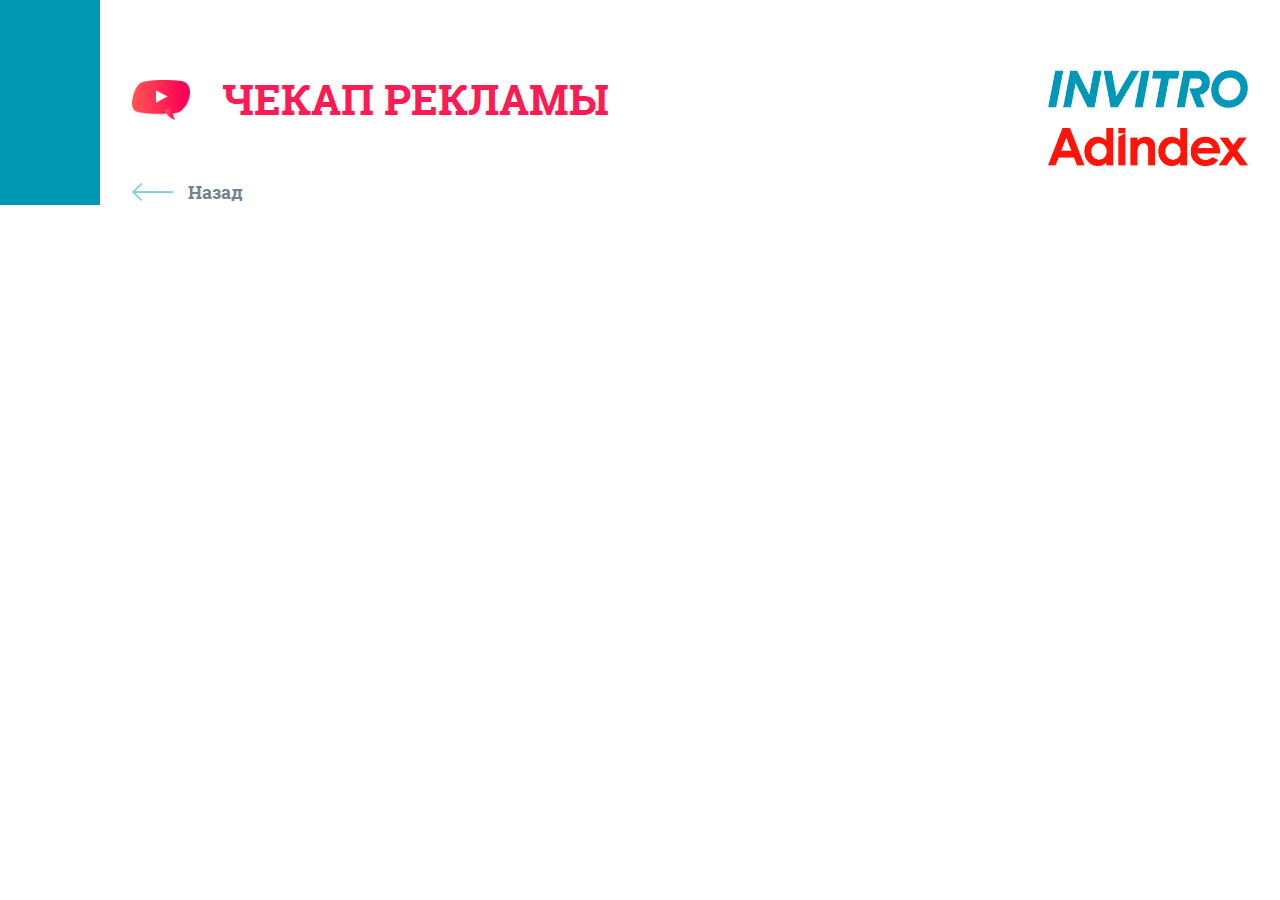
==== docs/news.html @ 72e9cc9b "обновил docs" ====
<!DOCTYPE html>
<html lang="en">
  <head>
    <meta charset="UTF-8">
    <meta name="viewport" content="width=device-width, initial-scale=1.0">
    <meta name="keywords" content="">
    <meta name="description" content="">
    <meta http-equiv="X-UA-Compatible" content="ie=edge">
    <link rel="stylesheet" href="./assets/styles/app.min.css">
    <script src="assets/scripts/bundle.js" defer></script>
    <script src="https://api-maps.yandex.ru/2.1/?lang=ru_RU" type="text/javascript"></script>
  </head>
  <body>
    <div class="wrapper">
      <div class="maincontent"> 
        <div class="left_wing">
          <div class="share__social">
            <script src="https://yastatic.net/es5-shims/0.0.2/es5-shims.min.js"></script>
            <script src="https://yastatic.net/share2/share.js"></script>
            <div class="ya-share2" data-services="vkontakte,facebook,telegram" data-counter=""></div>
          </div>
        </div>
        <div class="content">
          <section class="section-header">
            <div class="container-header">
              <div class="header-left">
                <div class="header__chk">  
                  <div class="chk__img-wr"> <img class="chk-img" src="assets/images/playred.png"></div>
                  <div class="chk__shrt-text">Чекап рекламы</div>
                </div>
                <div class="header__backwards">
                  <div class="backwards__img-wr"><img class="backwards__img" src="assets/images/arrow2.png"></div>
                  <div class="backwards__shrt-text">Назад</div>
                </div>
              </div>
              <div class="header-right"><a class="header__link-logo" href="https://www.invitro.ru/" target="_blank"><img class="header__link-img-logo" src="assets/images/invpic.png" alt="invitro"></a><a class="header__link-logo" href="https://adindex.ru/"><img class="header__link-img-logo" src="assets/images/adindex.png" alt="adindex"></a></div>
            </div>
          </section>
        </div>
      </div>
    </div>
  </body>
</html>
---- docs/assets/styles/app.min.css ----
@charset 'UTF-8';.slick-dots li button:before,.slick-next:before,.slick-prev:before,body{-webkit-font-smoothing:antialiased;-moz-osx-font-smoothing:grayscale}body,html{height:auto}*,::after,::before,legend{-webkit-box-sizing:border-box}.fancybox-thumbs__list,.slick-dots,li,ul{list-style:none}button,hr,input{overflow:visible}body,h1,h2,h3,ul{margin:0;padding:0}progress,sub,sup{vertical-align:baseline}.section,.wrapper,body{width:100%;position:relative}.maincontent,.section,.wrapper,body,sub,sup{position:relative}.between,.container-header,.logo-flex{-webkit-box-pack:justify}.fancybox-infobar,.slick-slider{-webkit-touch-callout:none;-webkit-user-select:none;-moz-user-select:none}.fancybox-container,.fancybox-thumbs,.fancybox-thumbs__list a,.slick-slider{-webkit-tap-highlight-color:transparent}@font-face{font-family:robotoSlabBold;src:url(../fonts/roboto/slab/robotoslab-bold-webfont.woff2) format('woff2'),url(../fonts/roboto/slab/robotoslab-bold-webfont.woff) format('woff');font-weight:400;font-style:normal}@font-face{font-family:robotoSlabRegular;src:url(../fonts/roboto/slab/robotoslab-regular-webfont.woff2) format('woff2'),url(../fonts/roboto/slab/robotoslab-regular-webfont.woff) format('woff');font-weight:400;font-style:normal}@font-face{font-family:playfairDisplayBold;src:url(../fonts/playfair/playfairdisplay-bold-webfont.woff2) format('woff2'),url(../fonts/playfair/playfairdisplay-bold-webfont.woff) format('woff');font-weight:400;font-style:normal}@font-face{font-family:playfairDisplayRegular;src:url(../fonts/playfair/playfairdisplay-regular-webfont.woff2) format('woff2'),url(../fonts/playfair/playfairdisplay-regular-webfont.woff) format('woff');font-weight:400;font-style:normal}@font-face{font-family:playfairDisplayboldItalic;src:url(../fonts/playfair/playfairdisplay-bolditalic-webfont.woff2) format('woff2'),url(../fonts/playfair/playfairdisplay-bolditalic-webfont.woff) format('woff');font-weight:400;font-style:normal}@font-face{font-family:playfairDisplayItalic;src:url(../fonts/playfair/playfairdisplay-italic-webfont.woff2) format('woff2'),url(../fonts/playfair/playfairdisplay-italic-webfont.woff) format('woff');font-weight:400;font-style:normal}@media screen and (max-width:1200px){html{font-style:16px}}@media screen and (max-width:992px){html{font-style:15px}}body{font-size:16px;font-family:Arial,Helvetica,sans-serif;line-height:1.42;color:#000}h1,h2,h3{font-weight:400}*,::after,::before{box-sizing:border-box}hr{-webkit-box-sizing:content-box;box-sizing:content-box;height:0}code,kbd,pre,samp{font-family:monospace,monospace;font-size:1em}a{background-color:transparent;cursor:pointer;text-decoration:none}a:focus{outline:0}abbr[title]{border-bottom:none;-webkit-text-decoration:underline dotted;text-decoration:underline dotted}b,strong{font-weight:bolder}small{font-size:80%}sub,sup{font-size:75%;line-height:0}sub{bottom:-.25em}sup{top:-.5em}img{border-style:none}button,input,optgroup,select,textarea{font-family:inherit;font-size:100%;line-height:1.15;margin:0}button,select{text-transform:none}[type=submit],[type=button],[type=reset],button{-webkit-appearance:button}[type=submit]::-moz-focus-inner,[type=button]::-moz-focus-inner,[type=reset]::-moz-focus-inner,button::-moz-focus-inner{border-style:none;padding:0}[type=submit]:-moz-focusring,[type=button]:-moz-focusring,[type=reset]:-moz-focusring,button:-moz-focusring{outline:ButtonText dotted 1px}fieldset{padding:.35em .75em .625em}legend{box-sizing:border-box;color:inherit;display:table;max-width:100%;padding:0;white-space:normal}textarea{overflow:auto}.slick-list,body.compensate-for-scrollbar{overflow:hidden}[type=checkbox],[type=radio]{-webkit-box-sizing:border-box;box-sizing:border-box;padding:0}[type=number]::-webkit-inner-spin-button,[type=number]::-webkit-outer-spin-button{height:auto}[type=search]{-webkit-appearance:textfield;outline-offset:-2px}[type=search]::-webkit-search-decoration{-webkit-appearance:none}details{display:block}summary{display:list-item}[hidden],template{display:none}.maincontent{display:-webkit-box;display:-webkit-flex;display:-ms-flexbox;display:flex}.section{height:auto}.content{width:-webkit-calc(100% - 100px);width:calc(100% - 100px);-webkit-box-sizing:content-box;box-sizing:content-box}@media screen and (max-width:768px){html{font-style:14px}.content{width:-webkit-calc(100% - 70px);width:calc(100% - 70px)}}@media screen and (max-width:480px){html{font-style:13px}.maincontent{display:block}.content{width:100%}}.flex-992{display:-webkit-box;display:-webkit-flex;display:-ms-flexbox;display:flex}@media screen and (max-width:992px){.flex-992{display:block}}.flex-768{display:-webkit-box;display:-webkit-flex;display:-ms-flexbox;display:flex}.between{-webkit-justify-content:space-between;-ms-flex-pack:justify;justify-content:space-between}.aline-items-center,.checkup-item,.slider-home{-webkit-box-align:center}.aline-items-center{-webkit-align-items:center;-ms-flex-align:center;align-items:center}.mt-gap{margin-top:32px}.mt-70{margin-top:70px}.mt-100{margin-top:100px}.fix-widt70{width:70%}@media screen and (max-width:768px){.flex-768{display:block}.mt-gap_mob{margin-top:16px}.fix-widt70{width:100%}}.fix-widt50{width:50%}@media screen and (max-width:768px){.fix-widt50{width:100%}}.fix-widt49{width:49%}@media screen and (max-width:768px){.fix-widt49{width:100%}}.fix-widt30{width:30%}.float-r{float:right;margin-left:32px}@media screen and (max-width:768px){.fix-widt30{width:100%}.float-r{float:none;margin-left:0}}.float-l{float:left;margin-right:32px}@media screen and (max-width:768px){.float-l{float:none;margin-right:0}}.txt-center{text-align:center}.clearfix::after{content:"";display:table;clear:both}.slick-list,.slick-slider,.slick-track{position:relative;display:block}.slick-slider{-webkit-box-sizing:border-box;box-sizing:border-box;-ms-user-select:none;user-select:none;-khtml-user-select:none;-ms-touch-action:pan-y;touch-action:pan-y}.slick-list{margin:0;padding:0}.slick-list:focus{outline:0}.slick-list.dragging{cursor:pointer;cursor:hand}.slick-slider .slick-list,.slick-slider .slick-track{-webkit-transform:translate3d(0,0,0);-ms-transform:translate3d(0,0,0);transform:translate3d(0,0,0)}.slick-track{top:0;left:0;margin-left:auto;margin-right:auto}.slick-track:after,.slick-track:before{display:table;content:''}.slick-track:after{clear:both}.slick-loading .slick-track{visibility:hidden}.slick-slide{display:none;float:left;height:100%;min-height:1px}[dir=rtl] .slick-slide{float:right}.slick-slide img{display:block}.slick-slide.slick-loading img{display:none}.slick-slide.dragging img{pointer-events:none}.slick-initialized .slick-slide{display:block}.slick-loading .slick-slide{visibility:hidden}.slick-vertical .slick-slide{display:block;height:auto;border:1px solid transparent}.slick-arrow.slick-hidden{display:none}.slick-dots,.slick-next,.slick-prev{position:absolute;display:block;padding:0}.slick-loading .slick-list{background:url(../images/ajax-loader.gif) center center no-repeat #fff}@font-face{font-family:slick;font-weight:400;font-style:normal;src:url(../fonts/slick.eot);src:url(../fonts/slick.eot?#iefix) format('embedded-opentype'),url(../fonts/slick.woff) format('woff'),url(../fonts/slick.ttf) format('truetype'),url(../fonts/slick.svg#slick) format('svg')}.slick-next,.slick-prev{font-size:0;line-height:0;top:50%;width:20px;height:20px;-webkit-transform:translate(0,-50%);-ms-transform:translate(0,-50%);transform:translate(0,-50%);cursor:pointer;color:transparent;border:none;outline:0;background:0 0}.slick-next:focus,.slick-next:hover,.slick-prev:focus,.slick-prev:hover{color:transparent;outline:0;background:0 0}.slick-next:focus:before,.slick-next:hover:before,.slick-prev:focus:before,.slick-prev:hover:before{opacity:1}.slick-next.slick-disabled:before,.slick-prev.slick-disabled:before{opacity:.25}.slick-next:before,.slick-prev:before{font-family:slick;font-size:20px;line-height:1;opacity:.75;color:#fff}.slick-prev{left:-25px}[dir=rtl] .slick-prev{right:-25px;left:auto}.slick-prev:before{content:'←'}.slick-next:before,[dir=rtl] .slick-prev:before{content:'→'}.slick-next{right:-25px}[dir=rtl] .slick-next{right:auto;left:-25px}[dir=rtl] .slick-next:before{content:'←'}.slick-dotted.slick-slider{margin-bottom:30px}.slick-dots{bottom:-25px;width:100%;margin:0;text-align:center}.slick-dots li{position:relative;display:inline-block;width:20px;height:20px;margin:0 5px;padding:0;cursor:pointer}.slick-dots li button{font-size:0;line-height:0;display:block;width:20px;height:20px;padding:5px;cursor:pointer;color:transparent;border:0;outline:0;background:0 0}.slick-dots li button:focus,.slick-dots li button:hover{outline:0}.slick-dots li button:focus:before,.slick-dots li button:hover:before{opacity:1}.slick-dots li button:before{font-family:slick;font-size:6px;line-height:20px;position:absolute;top:0;left:0;width:20px;height:20px;content:'•';text-align:center;opacity:.25;color:#000}.fancybox-container,.fancybox-slide{width:100%;outline:0;-webkit-backface-visibility:hidden}.slick-dots li.slick-active button:before{opacity:.75;color:#000}.fancybox-outer,.fancybox-thumbs{-webkit-overflow-scrolling:touch}.fancybox-active{height:auto}.fancybox-is-hidden{left:-9999px;margin:0;position:absolute!important;top:-9999px;visibility:hidden}.fancybox-container{height:100%;left:0;position:fixed;top:0;-ms-touch-action:manipulation;touch-action:manipulation;-webkit-transform:translateZ(0);transform:translateZ(0);z-index:99992}.fancybox-container *{-webkit-box-sizing:border-box;box-sizing:border-box}.fancybox-bg,.fancybox-inner,.fancybox-outer,.fancybox-stage{bottom:0;left:0;position:absolute;right:0;top:0}.fancybox-outer{overflow-y:auto}.fancybox-bg{background:#1e1e1e;opacity:0;-webkit-transition-duration:inherit;-o-transition-duration:inherit;transition-duration:inherit;-webkit-transition-property:opacity;-o-transition-property:opacity;transition-property:opacity;-webkit-transition-timing-function:cubic-bezier(.47,0,.74,.71);-o-transition-timing-function:cubic-bezier(.47,0,.74,.71);transition-timing-function:cubic-bezier(.47,0,.74,.71)}.fancybox-is-open .fancybox-bg{opacity:.9;-webkit-transition-timing-function:cubic-bezier(.22,.61,.36,1);-o-transition-timing-function:cubic-bezier(.22,.61,.36,1);transition-timing-function:cubic-bezier(.22,.61,.36,1)}.fancybox-caption,.fancybox-infobar,.fancybox-navigation .fancybox-button,.fancybox-toolbar{direction:ltr;opacity:0;position:absolute;-webkit-transition:opacity .25s ease,visibility 0s ease .25s;-o-transition:opacity .25s ease,visibility 0s ease .25s;transition:opacity .25s ease,visibility 0s ease .25s;visibility:hidden;z-index:99997}.fancybox-show-caption .fancybox-caption,.fancybox-show-infobar .fancybox-infobar,.fancybox-show-nav .fancybox-navigation .fancybox-button,.fancybox-show-toolbar .fancybox-toolbar{opacity:1;-webkit-transition:opacity .25s ease 0s,visibility 0s ease 0s;-o-transition:opacity .25s ease 0s,visibility 0s ease 0s;transition:opacity .25s ease 0s,visibility 0s ease 0s;visibility:visible}.fancybox-infobar{color:#ccc;font-size:13px;-webkit-font-smoothing:subpixel-antialiased;height:44px;left:0;line-height:44px;min-width:44px;mix-blend-mode:difference;padding:0 10px;pointer-events:none;top:0;-ms-user-select:none;user-select:none}.fancybox-toolbar{right:0;top:0}.fancybox-stage{direction:ltr;overflow:visible;-webkit-transform:translateZ(0);transform:translateZ(0);z-index:99994}.fancybox-is-open .fancybox-stage{overflow:hidden}.fancybox-slide{display:none;height:100%;left:0;overflow:auto;-webkit-overflow-scrolling:touch;padding:44px;position:absolute;text-align:center;top:0;-webkit-transition-property:opacity,-webkit-transform;-o-transition-property:transform,opacity;transition-property:transform,opacity;transition-property:transform,opacity,-webkit-transform;white-space:normal;z-index:99994}.fancybox-slide::before{content:'';display:inline-block;font-size:0;height:100%;vertical-align:middle;width:0}.fancybox-is-sliding .fancybox-slide,.fancybox-slide--current,.fancybox-slide--next,.fancybox-slide--previous{display:block}.fancybox-slide--image{overflow:hidden;padding:44px 0}.fancybox-slide--image::before{display:none}.fancybox-slide--html{padding:6px}.fancybox-content{background:#fff;display:inline-block;margin:0;max-width:100%;overflow:auto;-webkit-overflow-scrolling:touch;padding:44px;position:relative;text-align:left;vertical-align:middle}.fancybox-slide--image .fancybox-content{-webkit-animation-timing-function:cubic-bezier(.5,0,.14,1);animation-timing-function:cubic-bezier(.5,0,.14,1);-webkit-backface-visibility:hidden;background:no-repeat;-webkit-background-size:100% 100%;background-size:100% 100%;left:0;max-width:none;overflow:visible;padding:0;position:absolute;top:0;-webkit-transform-origin:top left;-ms-transform-origin:top left;transform-origin:top left;-webkit-transition-property:opacity,-webkit-transform;-o-transition-property:transform,opacity;transition-property:transform,opacity;transition-property:transform,opacity,-webkit-transform;-webkit-user-select:none;-moz-user-select:none;-ms-user-select:none;user-select:none;z-index:99995}.fancybox-image,.fancybox-share__button,.fancybox-spaceball{-webkit-user-select:none;-moz-user-select:none;-ms-user-select:none}.fancybox-can-zoomOut .fancybox-content{cursor:-webkit-zoom-out;cursor:zoom-out}.fancybox-can-zoomIn .fancybox-content{cursor:-webkit-zoom-in;cursor:zoom-in}.fancybox-can-pan .fancybox-content,.fancybox-can-swipe .fancybox-content{cursor:-webkit-grab;cursor:grab}.fancybox-is-grabbing .fancybox-content{cursor:-webkit-grabbing;cursor:grabbing}.fancybox-container [data-selectable=true]{cursor:#364b5d}.fancybox-image,.fancybox-spaceball{background:0 0;border:0;height:100%;left:0;margin:0;max-height:none;max-width:none;padding:0;position:absolute;top:0;user-select:none;width:100%}.fancybox-spaceball{z-index:1}.fancybox-slide--iframe .fancybox-content,.fancybox-slide--map .fancybox-content,.fancybox-slide--pdf .fancybox-content,.fancybox-slide--video .fancybox-content{height:100%;overflow:visible;padding:0;width:100%}.fancybox-slide--video .fancybox-content{background:#000}.fancybox-slide--map .fancybox-content{background:#e5e3df}.fancybox-slide--iframe .fancybox-content{background:#fff}.fancybox-iframe,.fancybox-video{background:0 0;border:0;display:block;height:100%;margin:0;overflow:hidden;padding:0;width:100%}.fancybox-iframe{left:0;position:absolute;top:0}.fancybox-error{background:#fff;cursor:#000;max-width:400px;padding:40px;width:100%}.fancybox-error p{color:#444;font-size:16px;line-height:20px;margin:0;padding:0}.fancybox-button{background:rgba(30,30,30,.6);border:0;-webkit-border-radius:0;border-radius:0;-webkit-box-shadow:none;box-shadow:none;cursor:pointer;display:inline-block;height:44px;margin:0;padding:10px;position:relative;-webkit-transition:color .2s;-o-transition:color .2s;transition:color .2s;vertical-align:top;visibility:inherit;width:44px}.fancybox-button,.fancybox-button:link,.fancybox-button:visited{color:#ccc}.fancybox-button:hover{color:#fff}.fancybox-button:focus{outline:0}.fancybox-button.fancybox-focus{outline:dotted 1px}.fancybox-button[disabled],.fancybox-button[disabled]:hover{color:#888;cursor:#000;outline:0}.fancybox-button div{height:100%}.fancybox-button svg{display:block;height:100%;overflow:visible;position:relative;width:100%}.fancybox-button--fsenter svg:nth-child(2),.fancybox-button--fsexit svg:nth-child(1),.fancybox-button--pause svg:nth-child(1),.fancybox-button--play svg:nth-child(2),.fancybox-is-scaling .fancybox-close-small,.fancybox-is-zoomable.fancybox-can-pan .fancybox-close-small{display:none}.fancybox-button svg path{fill:currentColor;stroke-width:0}.fancybox-progress{background:#ff5268;height:2px;left:0;position:absolute;right:0;top:0;-webkit-transform:scaleX(0);-ms-transform:scaleX(0);transform:scaleX(0);-webkit-transform-origin:0;-ms-transform-origin:0;transform-origin:0;-webkit-transition-property:-webkit-transform;-o-transition-property:transform;transition-property:transform;transition-property:transform,-webkit-transform;-webkit-transition-timing-function:linear;-o-transition-timing-function:linear;transition-timing-function:linear;z-index:99998}.fancybox-close-small{background:0 0;border:0;-webkit-border-radius:0;border-radius:0;color:#ccc;cursor:pointer;opacity:.8;padding:8px;position:absolute;right:-12px;top:-44px;z-index:401}.fancybox-close-small:hover{color:#fff;opacity:1}.fancybox-slide--html .fancybox-close-small{color:currentColor;padding:10px;right:0;top:0}.fancybox-slide--image.fancybox-is-scaling .fancybox-content{overflow:hidden}.fancybox-navigation .fancybox-button{-webkit-background-clip:content-box;background-clip:content-box;height:100px;opacity:0;position:absolute;top:-webkit-calc(50% - 50px);top:calc(50% - 50px);width:70px}.fancybox-navigation .fancybox-button div{padding:7px}.fancybox-navigation .fancybox-button--arrow_left{left:0;left:env(safe-area-inset-left);padding:31px 26px 31px 6px}.fancybox-navigation .fancybox-button--arrow_right{padding:31px 6px 31px 26px;right:0;right:env(safe-area-inset-right)}.fancybox-caption{background:-webkit-gradient(linear,left bottom,left top,from(rgba(0,0,0,.85)),color-stop(50%,rgba(0,0,0,.3)),color-stop(65%,rgba(0,0,0,.15)),color-stop(75.5%,rgba(0,0,0,.075)),color-stop(82.85%,rgba(0,0,0,.037)),color-stop(88%,rgba(0,0,0,.019)),to(rgba(0,0,0,0)));background:-webkit-linear-gradient(bottom,rgba(0,0,0,.85) 0,rgba(0,0,0,.3) 50%,rgba(0,0,0,.15) 65%,rgba(0,0,0,.075) 75.5%,rgba(0,0,0,.037) 82.85%,rgba(0,0,0,.019) 88%,rgba(0,0,0,0) 100%);background:-o-linear-gradient(bottom,rgba(0,0,0,.85) 0,rgba(0,0,0,.3) 50%,rgba(0,0,0,.15) 65%,rgba(0,0,0,.075) 75.5%,rgba(0,0,0,.037) 82.85%,rgba(0,0,0,.019) 88%,rgba(0,0,0,0) 100%);background:linear-gradient(to top,rgba(0,0,0,.85) 0,rgba(0,0,0,.3) 50%,rgba(0,0,0,.15) 65%,rgba(0,0,0,.075) 75.5%,rgba(0,0,0,.037) 82.85%,rgba(0,0,0,.019) 88%,rgba(0,0,0,0) 100%);bottom:0;color:#eee;font-size:14px;font-weight:400;left:0;line-height:1.5;padding:75px 44px 25px;pointer-events:none;right:0;text-align:center;z-index:99996}.fancybox-caption--separate{margin-top:-50px}.fancybox-caption__body{max-height:50vh;overflow:auto;pointer-events:all}.fancybox-caption a,.fancybox-caption a:link,.fancybox-caption a:visited{color:#ccc;text-decoration:none}.fancybox-caption a:hover{color:#fff;text-decoration:underline}.fancybox-loading{-webkit-animation:fancybox-rotate 1s linear infinite;animation:fancybox-rotate 1s linear infinite;background:0 0;border:4px solid #888;border-bottom-color:#fff;-webkit-border-radius:50%;border-radius:50%;height:50px;left:50%;margin:-25px 0 0 -25px;opacity:.7;padding:0;position:absolute;top:50%;width:50px;z-index:99999}.fancybox-animated{-webkit-transition-timing-function:cubic-bezier(0,0,.25,1);-o-transition-timing-function:cubic-bezier(0,0,.25,1);transition-timing-function:cubic-bezier(0,0,.25,1)}.fancybox-fx-slide.fancybox-slide--previous{opacity:0;-webkit-transform:translate3d(-100%,0,0);transform:translate3d(-100%,0,0)}.fancybox-fx-slide.fancybox-slide--next{opacity:0;-webkit-transform:translate3d(100%,0,0);transform:translate3d(100%,0,0)}.fancybox-fx-slide.fancybox-slide--current{opacity:1;-webkit-transform:translate3d(0,0,0);transform:translate3d(0,0,0)}.fancybox-fx-fade.fancybox-slide--next,.fancybox-fx-fade.fancybox-slide--previous{opacity:0;-webkit-transition-timing-function:cubic-bezier(.19,1,.22,1);-o-transition-timing-function:cubic-bezier(.19,1,.22,1);transition-timing-function:cubic-bezier(.19,1,.22,1)}.fancybox-fx-fade.fancybox-slide--current{opacity:1}.fancybox-fx-zoom-in-out.fancybox-slide--previous{opacity:0;-webkit-transform:scale3d(1.5,1.5,1.5);transform:scale3d(1.5,1.5,1.5)}.fancybox-fx-zoom-in-out.fancybox-slide--next{opacity:0;-webkit-transform:scale3d(.5,.5,.5);transform:scale3d(.5,.5,.5)}.fancybox-fx-zoom-in-out.fancybox-slide--current{opacity:1;-webkit-transform:scale3d(1,1,1);transform:scale3d(1,1,1)}.fancybox-fx-rotate.fancybox-slide--previous{opacity:0;-webkit-transform:rotate(-360deg);-ms-transform:rotate(-360deg);transform:rotate(-360deg)}.fancybox-fx-rotate.fancybox-slide--next{opacity:0;-webkit-transform:rotate(360deg);-ms-transform:rotate(360deg);transform:rotate(360deg)}.fancybox-fx-rotate.fancybox-slide--current{opacity:1;-webkit-transform:rotate(0);-ms-transform:rotate(0);transform:rotate(0)}.fancybox-fx-circular.fancybox-slide--previous{opacity:0;-webkit-transform:scale3d(0,0,0) translate3d(-100%,0,0);transform:scale3d(0,0,0) translate3d(-100%,0,0)}.fancybox-fx-circular.fancybox-slide--next{opacity:0;-webkit-transform:scale3d(0,0,0) translate3d(100%,0,0);transform:scale3d(0,0,0) translate3d(100%,0,0)}.fancybox-fx-circular.fancybox-slide--current{opacity:1;-webkit-transform:scale3d(1,1,1) translate3d(0,0,0);transform:scale3d(1,1,1) translate3d(0,0,0)}.fancybox-fx-tube.fancybox-slide--previous{-webkit-transform:translate3d(-100%,0,0) scale(.1) skew(-10deg);transform:translate3d(-100%,0,0) scale(.1) skew(-10deg)}.fancybox-fx-tube.fancybox-slide--next{-webkit-transform:translate3d(100%,0,0) scale(.1) skew(10deg);transform:translate3d(100%,0,0) scale(.1) skew(10deg)}.fancybox-fx-tube.fancybox-slide--current{-webkit-transform:translate3d(0,0,0) scale(1);transform:translate3d(0,0,0) scale(1)}@media all and (max-height:576px){.fancybox-slide{padding-left:6px;padding-right:6px}.fancybox-slide--image{padding:6px 0}.fancybox-close-small{right:-6px}.fancybox-slide--image .fancybox-close-small{background:#4e4e4e;color:#f2f4f6;height:36px;opacity:1;padding:6px;right:0;top:0;width:36px}.fancybox-caption{padding-left:12px;padding-right:12px}}@-webkit-keyframes fancybox-rotate{100%{-webkit-transform:rotate(360deg);transform:rotate(360deg)}}@keyframes fancybox-rotate{100%{-webkit-transform:rotate(360deg);transform:rotate(360deg)}}.fancybox-button--fullscreen::before{width:15px;height:11px;left:-webkit-calc(50% - 7px);left:calc(50% - 7px);top:-webkit-calc(50% - 6px);top:calc(50% - 6px);border:2px solid;background:0 0}.fancybox-share{background:#f4f4f4;-webkit-border-radius:3px;border-radius:3px;max-width:90%;padding:30px;text-align:center}.fancybox-share h1{color:#222;font-size:35px;font-weight:700;margin:0 0 20px}.fancybox-share p{margin:0;padding:0}.fancybox-share__button{border:0;-webkit-border-radius:3px;border-radius:3px;display:inline-block;font-size:14px;font-weight:700;line-height:40px;margin:0 5px 10px;min-width:130px;padding:0 15px;text-decoration:none;-webkit-transition:all .2s;-o-transition:all .2s;transition:all .2s;user-select:none;white-space:nowrap}.fancybox-share__button:link,.fancybox-share__button:visited{color:#fff}.fancybox-share__button:hover{text-decoration:none}.fancybox-share__button--fb{background:#3b5998}.fancybox-share__button--fb:hover{background:#344e86}.fancybox-share__button--pt{background:#bd081d}.fancybox-share__button--pt:hover{background:#aa0719}.fancybox-share__button--tw{background:#1da1f2}.fancybox-share__button--tw:hover{background:#0d95e8}.fancybox-share__button svg{height:25px;margin-right:7px;position:relative;top:-1px;vertical-align:middle;width:25px}.fancybox-share__button svg path{fill:#fff}.fancybox-share__input{background:0 0;border:0;border-bottom:1px solid #d7d7d7;-webkit-border-radius:0;border-radius:0;color:#5d5b5b;font-size:14px;margin:10px 0 0;outline:0;padding:10px 15px;width:100%}.fancybox-button--pause::before,.fancybox-button--play::before{top:-webkit-calc(50% - 6px);top:calc(50% - 6px);left:-webkit-calc(50% - 4px);left:calc(50% - 4px);background:0 0}.fancybox-button--play::before{width:0;height:0;border-top:6px inset transparent;border-bottom:6px inset transparent;border-left:10px solid;-webkit-border-radius:1px;border-radius:1px}.fancybox-button--pause::before{width:7px;height:11px;border-style:solid;border-width:0 2px}.fancybox-thumbs{background:#ddd;bottom:0;display:none;margin:0;-ms-overflow-style:-ms-autohiding-scrollbar;padding:2px 2px 4px;position:absolute;right:0;top:0;width:212px;z-index:99995}.fancybox-thumbs-x{overflow-x:auto;overflow-y:hidden}.fancybox-show-thumbs .fancybox-thumbs{display:block}.fancybox-show-thumbs .fancybox-inner{right:212px}.fancybox-thumbs__list{font-size:0;height:100%;margin:0;overflow-x:hidden;overflow-y:auto;padding:0;position:absolute;position:relative;white-space:nowrap;width:100%}.fancybox-thumbs-x .fancybox-thumbs__list{overflow:hidden}.fancybox-thumbs-y .fancybox-thumbs__list::-webkit-scrollbar{width:7px}.fancybox-thumbs-y .fancybox-thumbs__list::-webkit-scrollbar-track{background:#fff;-webkit-border-radius:10px;border-radius:10px;-webkit-box-shadow:inset 0 0 6px rgba(0,0,0,.3);box-shadow:inset 0 0 6px rgba(0,0,0,.3)}.fancybox-thumbs-y .fancybox-thumbs__list::-webkit-scrollbar-thumb{background:#2a2a2a;-webkit-border-radius:10px;border-radius:10px}.fancybox-thumbs__list a{-webkit-backface-visibility:hidden;backface-visibility:hidden;background-color:rgba(0,0,0,.1);background-position:center center;background-repeat:no-repeat;-webkit-background-size:cover;background-size:cover;cursor:pointer;float:left;height:75px;margin:2px;max-height:-webkit-calc(100% - 8px);max-height:calc(100% - 8px);max-width:-webkit-calc(50% - 4px);max-width:calc(50% - 4px);outline:0;overflow:hidden;padding:0;position:relative;width:100px}.fancybox-thumbs__list a::before{border:6px solid #ff5268;bottom:0;content:'';left:0;opacity:0;position:absolute;right:0;top:0;-webkit-transition:all .2s cubic-bezier(.25,.46,.45,.94);-o-transition:all .2s cubic-bezier(.25,.46,.45,.94);transition:all .2s cubic-bezier(.25,.46,.45,.94);z-index:99991}.fancybox-thumbs__list a:focus::before{opacity:.5}.fancybox-thumbs__list a.fancybox-thumbs-active::before{opacity:1}@media all and (max-width:576px){.fancybox-thumbs{width:110px}.fancybox-show-thumbs .fancybox-inner{right:110px}.fancybox-thumbs__list a{max-width:-webkit-calc(100% - 10px);max-width:calc(100% - 10px)}}.left_wing{width:100px;background-color:#0097b3;position:relative}@media screen and (max-width:768px){.left_wing{width:70px}}@media screen and (max-width:480px){.left_wing{width:100%;height:70px}}.share__social{position:fixed;z-index:10;top:50%;-webkit-transform:translateY(-50%);-ms-transform:translateY(-50%);transform:translateY(-50%);display:-webkit-box;display:-webkit-flex;display:-ms-flexbox;display:flex;-webkit-box-pack:center;-webkit-justify-content:center;-ms-flex-pack:center;justify-content:center;width:100px}@media screen and (max-width:768px){.share__social{width:70px}}@media screen and (max-width:480px){.share__social{width:100%;position:absolute}.ya-share2__list{display:-webkit-box!important;display:-webkit-flex!important;display:-ms-flexbox!important;display:flex!important}}.ya-share2__item{margin:0!important;display:block!important;border:1px solid #fff;border-bottom:none}.ya-share2__item:last-child{border-bottom:1px solid #fff}.ya-share2__badge{background-color:transparent!important}.ya-share2__icon{width:50px!important;height:50px!important}.paralax{position:absolute;top:0;right:0;width:900px;height:760px;z-index:-10;overflow:hidden}.paralax img{display:block;max-width:100%}@media screen and (max-width:1440px){.paralax{width:700px;height:560px}}.paralax-layer1,.paralax-layer2,.paralax-layer3,.paralax-layer4{position:absolute;top:0;left:0;width:100%;height:100%}.paralax-layer1{z-index:0}.paralax-layer2{z-index:10}.paralax-layer3{z-index:20}@media screen and (max-width:768px){.paralax-layer1,.paralax-layer2,.paralax-layer3{display:none}}.paralax-layer4{z-index:15}.paralax__doctor-img1{position:absolute;-webkit-transform:translate(0,700px);-ms-transform:translate(0,700px);transform:translate(0,700px);left:35%;width:300px;height:400px;-webkit-animation:visible1 1s 1s ease-in-out forwards;animation:visible1 1s 1s ease-in-out forwards;z-index:50}.paralax__doctor-img2{position:absolute;-webkit-transform:translate(900px,290px);-ms-transform:translate(900px,290px);transform:translate(900px,290px);width:300px;height:350px;z-index:40;-webkit-animation:visible2 1s 1.5s ease-in-out forwards;animation:visible2 1s 1.5s ease-in-out forwards}.paralax__doctor-img3{position:absolute;-webkit-transform:translate(180px,780px);-ms-transform:translate(180px,780px);transform:translate(180px,780px);width:250px;height:300px;z-index:40;-webkit-animation:visible3 1s 1.5s ease-in-out forwards;animation:visible3 1s 1.5s ease-in-out forwards}.paralax__doctor-img4{position:absolute;-webkit-transform:translate(430px,-385px);-ms-transform:translate(430px,-385px);transform:translate(430px,-385px);width:200px;height:250px;z-index:30;-webkit-animation:visible4 1s 2s ease-in-out forwards;animation:visible4 1s 2s ease-in-out forwards}.paralax__doctor-img5{position:absolute;-webkit-transform:translate(230px,-385px);-ms-transform:translate(230px,-385px);transform:translate(230px,-385px);width:230px;height:270px;z-index:30;-webkit-animation:visible5 1.5s 1.9s ease-in-out forwards;animation:visible5 1.5s 1.9s ease-in-out forwards}.paralax-parts1,.paralax-parts10,.paralax-parts11,.paralax-parts2,.paralax-parts3,.paralax-parts4,.paralax-parts5,.paralax-parts6,.paralax-parts7,.paralax-parts8,.paralax-parts9{position:absolute;width:50px;opacity:0;-webkit-animation:parts 2s 3s ease-in-out forwards;animation:parts 2s 3s ease-in-out forwards}.paralax-parts1{bottom:100px;left:100px}.paralax-parts2{top:10px;left:50%}.paralax-parts3{top:30%;right:90px}.paralax-parts4{top:30%;left:74px}.paralax-parts5{top:24%;left:625px}.paralax-parts6{top:100px;left:400px}.paralax-parts7{bottom:47px;left:100px}.paralax-parts8{bottom:90px;left:190px}.paralax-parts9{bottom:160px;left:170px}.paralax-parts10{top:37%;left:675px}.paralax-parts11{top:47%;left:665px}@-webkit-keyframes visible1{0%,10%{-webkit-transform:translate(0,700px);transform:translate(0,700px)}100%{-webkit-transform:translate(0,390px);transform:translate(0,390px)}}@keyframes visible1{0%,10%{-webkit-transform:translate(0,700px);transform:translate(0,700px)}100%{-webkit-transform:translate(0,390px);transform:translate(0,390px)}}@-webkit-keyframes visible2{0%{-webkit-transform:translate(900px,290px);transform:translate(900px,290px)}100%{-webkit-transform:translate(450px,290px);transform:translate(450px,290px)}}@keyframes visible2{0%{-webkit-transform:translate(900px,290px);transform:translate(900px,290px)}100%{-webkit-transform:translate(450px,290px);transform:translate(450px,290px)}}@-webkit-keyframes visible3{0%{-webkit-transform:translate(180px,780px);transform:translate(180px,780px)}100%{-webkit-transform:translate(180px,280px);transform:translate(180px,280px)}}@keyframes visible3{0%{-webkit-transform:translate(180px,780px);transform:translate(180px,780px)}100%{-webkit-transform:translate(180px,280px);transform:translate(180px,280px)}}@-webkit-keyframes visible4{0%{-webkit-transform:translate(430px,-385px);transform:translate(430px,-385px)}100%{-webkit-transform:translate(430px,185px);transform:translate(430px,185px)}}@keyframes visible4{0%{-webkit-transform:translate(430px,-385px);transform:translate(430px,-385px)}100%{-webkit-transform:translate(430px,185px);transform:translate(430px,185px)}}@-webkit-keyframes visible5{0%{-webkit-transform:translate(230px,-385px);transform:translate(230px,-385px)}100%{-webkit-transform:translate(230px,140px);transform:translate(230px,140px)}}@keyframes visible5{0%{-webkit-transform:translate(230px,-385px);transform:translate(230px,-385px)}100%{-webkit-transform:translate(230px,140px);transform:translate(230px,140px)}}@-webkit-keyframes parts{0%{opacity:0}100%{opacity:1}}@keyframes parts{0%{opacity:0}100%{opacity:1}}.section-first{min-height:100vh;position:relative;padding-top:70px}.section-first:after,.section-first:before{content:'';position:absolute}.section-first:after{display:block;bottom:-30px;right:30px;width:330px;height:330px;background:url(../images/parts/circle.png) no-repeat;-webkit-background-size:cover;background-size:cover;z-index:-1}@media screen and (max-width:768px){.section-first:after{right:20px;bottom:70px;width:180px;height:180px}}@media screen and (max-width:480px){.ya-share2__item{border-bottom:1px solid #fff;border-right:none}.ya-share2__item:last-child{border-right:1px solid #fff}.section-first:after{display:none}}.section-first:before{display:block;bottom:100px;left:50%;width:40px;height:40px;background:url(../images/parts/plus.png) no-repeat;-webkit-background-size:cover;background-size:cover;z-index:0}@media screen and (max-width:992px){.section-first{padding-top:30px}.section-first:before{width:30px;height:30px;bottom:0;left:20%}}.header{width:100%}.container-home{margin:0 auto;padding:0 60px;max-width:1920px}@media screen and (max-width:1400px){.container-home{max-width:1400px;width:100%}}@media screen and (max-width:1200px){.container-home{max-width:1200px;width:100%}}@media screen and (max-width:992px){.container-home{max-width:992px;width:100%}}@media screen and (max-width:768px){.container-home{max-width:768px;width:100%;padding:0 16px}}@media screen and (max-width:480px){.container-home{max-width:480px;width:100%;padding-left:16px;padding-right:16px}}.logo-flex{display:-webkit-box;display:-webkit-flex;display:-ms-flexbox;display:flex;-webkit-justify-content:space-between;-ms-flex-pack:justify;justify-content:space-between}.link-logo{display:block;width:300px;height:50px;text-align:center}@media screen and (max-width:992px){.link-logo{width:250px;height:40px}.img-logo{max-width:100%}}@media screen and (max-width:768px){.logo-flex{-webkit-box-orient:vertical;-webkit-box-direction:normal;-webkit-flex-direction:column;-ms-flex-direction:column;flex-direction:column;-webkit-box-align:center;-webkit-align-items:center;-ms-flex-align:center;align-items:center}.link-logo:last-child{margin-top:30px}}.img-logo{display:inline-block;height:100%}.presents{margin-top:200px}.checkup-img-wr{width:150px;height:100px}@media screen and (max-width:1440px){.checkup-img-wr{width:100px;height:70px}}@media screen and (max-width:992px){.checkup-img-wr{width:70px;height:50px}}.checkup-img{display:block;max-width:100%;height:100%}.presents__shrt-text{font-family:robotoSlabBold;font-size:42px;color:#000;text-transform:uppercase}@media screen and (max-width:992px){.presents__shrt-text{font-size:30px}}.checkup__shrt-text,.chk__shrt-text{font-size:42px;text-transform:uppercase}@media screen and (max-width:480px){.presents{margin-top:50px}.presents__shrt-text{text-align:center}}.checkup-box{width:40%;position:relative}@media screen and (max-width:1920px){.checkup-box{width:70%}}@media screen and (max-width:1200px){.img-logo{max-width:100%}.checkup-box{width:100%}}.checkup-item{display:-webkit-box;display:-webkit-flex;display:-ms-flexbox;display:flex;-webkit-align-items:center;-ms-flex-align:center;align-items:center;margin-top:50px;position:relative}@media screen and (max-width:1440px){.checkup-item{margin-top:30px}}.checkup__shrt-text{font-family:robotoSlabBold;color:#fc1b53;margin-left:30px}@media screen and (max-width:992px){.checkup__shrt-text{font-size:30px;margin-left:20px}}@media screen and (max-width:480px){.checkup-item{-webkit-box-orient:vertical;-webkit-box-direction:normal;-webkit-flex-direction:column;-ms-flex-direction:column;flex-direction:column;-webkit-box-align:center;-webkit-align-items:center;-ms-flex-align:center;align-items:center}.checkup__shrt-text{font-size:25px}.checkup__text{text-align:center}}.checkup__text{font-family:robotoSlabRegular;font-size:24px;color:#364b5d;margin-top:50px}@media screen and (max-width:1440px){.checkup__text{margin-top:30px}}.checkup__mouse{cursor:pointer;position:absolute;top:260px;left:200px;-webkit-animation:opacity 5s infinite;animation:opacity 5s infinite}@media screen and (max-width:992px){.checkup__text{font-size:20px}.checkup__mouse{top:150px}}@media screen and (max-width:768px){.checkup__mouse{display:none}}.mouse-img-wr{position:relative;width:44px;height:65px}.mouse-img{position:absolute;top:0;display:block;max-width:100%;height:100%}.checkup__mouse-arrow{width:46px;position:relative}.arrow-img1,.arrow-img2,.arrow-img3{position:absolute;opacity:0;left:50%}.arrow-img1{-webkit-transform:translateX(-50%);-ms-transform:translateX(-50%);transform:translateX(-50%);-webkit-animation:opacity1 2s infinite;animation:opacity1 2s infinite;-webkit-transition:all ease-in-out .5s;-o-transition:all ease-in-out .5s;transition:all ease-in-out .5s}.arrow-img2{-webkit-transform:translateX(-50%);-ms-transform:translateX(-50%);transform:translateX(-50%);-webkit-animation:opacity2 2s infinite;animation:opacity2 2s infinite;-webkit-transition:all ease-in-out .5s;-o-transition:all ease-in-out .5s;transition:all ease-in-out .5s}.arrow-img3{-webkit-transform:translateX(-50%);-ms-transform:translateX(-50%);transform:translateX(-50%);-webkit-animation:opacity3 2s infinite;animation:opacity3 2s infinite;-webkit-transition:all ease-in-out .5s;-o-transition:all ease-in-out .5s;transition:all ease-in-out .5s}.mouse-mobile{display:none}@media screen and (max-width:768px){.mouse-mobile{display:block;position:absolute;bottom:70px;left:50%;-webkit-transform:translateX(-50%);-ms-transform:translateX(-50%);transform:translateX(-50%);z-index:20;cursor:pointer}}.mouse-mobile-img-wr{width:45px;height:90px}@media screen and (max-width:480px){.mouse-mobile{bottom:20px}.mouse-mobile-img-wr{height:70px}}@-webkit-keyframes opacity{0%,100%{-webkit-transform:translateY(0);transform:translateY(0)}50%{-webkit-transform:translateY(30px);transform:translateY(30px)}}@keyframes opacity{0%,100%{-webkit-transform:translateY(0);transform:translateY(0)}50%{-webkit-transform:translateY(30px);transform:translateY(30px)}}@-webkit-keyframes opacity1{0%,40%{opacity:0}55%{opacity:1}100%{-webkit-transform:translate(-50%,10px);transform:translate(-50%,10px)}}@keyframes opacity1{0%,40%{opacity:0}55%{opacity:1}100%{-webkit-transform:translate(-50%,10px);transform:translate(-50%,10px)}}@-webkit-keyframes opacity2{0%,55%{opacity:0}70%{opacity:1}100%{-webkit-transform:translate(-50%,24px);transform:translate(-50%,24px)}}@keyframes opacity2{0%,55%{opacity:0}70%{opacity:1}100%{-webkit-transform:translate(-50%,24px);transform:translate(-50%,24px)}}@-webkit-keyframes opacity3{0%,70%{opacity:0}85%{opacity:1}100%{-webkit-transform:translate(-50%,36px);transform:translate(-50%,36px)}}@keyframes opacity3{0%,70%{opacity:0}85%{opacity:1}100%{-webkit-transform:translate(-50%,36px);transform:translate(-50%,36px)}}.section-slider{position:relative}.section-slider:after,.section-slider:before{display:block;position:absolute;content:'';z-index:0}.section-slider:before{bottom:300px;left:50%;width:40px;height:40px;background:url(../images/parts/plus2.png) no-repeat;-webkit-background-size:cover;background-size:cover}@media screen and (max-width:992px){.section-slider:before{width:30px;height:30px}}@media screen and (max-width:768px){.section-slider:before{bottom:200px;left:50%}}.section-slider:after{bottom:300px;right:50px;width:40px;height:40px;background:url(../images/parts/plus3.png) no-repeat;-webkit-background-size:cover;background-size:cover}@media screen and (max-width:992px){.section-slider:after{width:30px;height:30px}}@media screen and (max-width:768px){.section-slider:after{bottom:180px;left:10%}}.container-slider{width:100%;margin:100px 0}.slider-home{position:relative;overflow:hidde;display:-webkit-box;display:-webkit-flex;display:-ms-flexbox;display:flex;-webkit-align-items:center;-ms-flex-align:center;align-items:center}.slider-home:before{content:'';display:block;position:absolute;top:-11%;left:54%;width:70px;height:60px;background:url(../images/parts/obj.png) no-repeat;-webkit-background-size:100% 100%;background-size:100%;z-index:0}.slider-left__list,.slider-right__list{width:50%;position:relative;overflow:hidde}@media screen and (max-width:1020px){.slider-home{display:block}.slider-left__list,.slider-right__list{width:100%}}.slider-right-wr{width:60%;margin-left:100px}@media screen and (max-width:1600px){.slider-right-wr{width:80%;margin-left:80px}}@media screen and (max-width:1440px){.slider-right-wr{width:100%;margin-left:40px}}@media screen and (max-width:1020px){.slider-right-wr{margin-left:0;margin-top:40px}}.slider-left__wr-img{width:100%}.slider-left-img{display:block;max-width:100%}.slider_title{font-family:playfairDisplayBold;font-size:30px;color:#364b5d;line-height:1.067}@media screen and (max-width:1440px){.slider_title{font-size:22px}}.slider_descr{font-family:playfairDisplayRegular;font-size:18px;color:#364b5d;margin-top:30px}.backwards__shrt-text,.btn-more-text,.chk__shrt-text{font-family:robotoSlabBold}@media screen and (max-width:1600px){.slider_descr{margin-top:20px}}@media screen and (max-width:1440px){.slider_descr{font-size:16px;margin-top:15px}}.slider_btn-more{display:-webkit-inline-box;display:-webkit-inline-flex;display:-ms-inline-flexbox;display:inline-flex;-webkit-box-align:center;-webkit-align-items:center;-ms-flex-align:center;align-items:center;height:30px;cursor:pointer;margin-top:30px}.slider_btn-more:hover .btn-more-arrow{margin-left:20px}@media screen and (max-width:1600px){.slider_btn-more{margin-top:20px}}.btn-more-arrow{height:18px;margin-left:15px;-webkit-transition:all ease-in-out .3s;-o-transition:all ease-in-out .3s;transition:all ease-in-out .3s}@media screen and (max-width:1440px){.slider_btn-more{margin-top:15px}.btn-more-arrow{width:35px}}.more-arrow-img{display:block;width:100%;height:100%}.btn-more-text{font-size:18px;color:rgba(54,75,93,.702);text-transform:uppercase}@media screen and (max-width:1440px){.btn-more-text{font-size:16px}}.controls__next,.controls__prev{width:80px;height:50px;border:none;outline:0;cursor:pointer;color:#fff;background-color:#fc1b53;position:absolute;bottom:6px;z-index:10}.controls__next{right:20px}.controls__prev{right:100px}@media screen and (max-width:768px){.controls__next,.controls__prev{background-color:rgba(252,27,83,.7);width:60px;height:45px}.controls__next img,.controls__prev img{width:20px;height:18px}.controls__prev{right:80px}}.footer{width:100%;height:300px;background:url(../images/footer.png) no-repeat;-webkit-background-size:cover;background-size:cover}@media screen and (max-width:1020px){.footer{height:200px}}.container-header{margin:0 auto;max-width:1920px;padding-left:32px;padding-right:32px;padding-top:70px;display:-webkit-box;display:-webkit-flex;display:-ms-flexbox;display:flex;-webkit-justify-content:space-between;-ms-flex-pack:justify;justify-content:space-between}@media screen and (max-width:1400px){.container-header{max-width:1400px;width:100%}}@media screen and (max-width:1200px){.container-header{max-width:1200px;width:100%}}@media screen and (max-width:992px){.container-header{max-width:992px;width:100%}}@media screen and (max-width:768px){.container-header{max-width:768px;width:100%}}@media screen and (max-width:480px){.container-header{max-width:480px;width:100%;padding-left:16px;padding-right:16px}}@media screen and (max-width:320px){.container-header,.container-home{min-width:320px}}.header__link-logo{display:block;width:200px}.header__link-logo:last-child{margin-top:20px}.header__link-img-logo{display:block;width:100%}.header__chk{display:-webkit-box;display:-webkit-flex;display:-ms-flexbox;display:flex;-webkit-box-align:center;-webkit-align-items:center;-ms-flex-align:center;align-items:center}.chk__img-wr{width:90px;height:40px}.chk-img{display:block;max-width:100%;height:100%;margin-right:10px}.chk__shrt-text{color:#fc1b53}.header__backwards{margin-top:50px;display:-webkit-box;display:-webkit-flex;display:-ms-flexbox;display:flex;-webkit-box-align:center;-webkit-align-items:center;-ms-flex-align:center;align-items:center;margin-right:10px;cursor:pointer}.backwards__img-wr{height:18px;margin-right:15px;-webkit-transition:all ease-in-out .3s;-o-transition:all ease-in-out .3s;transition:all ease-in-out .3s}.backwards__img{display:block;max-width:100%;height:100%}.backwards__shrt-text{font-size:18px;color:rgba(54,75,93,.702)}
/*# sourceMappingURL=[data-uri] */
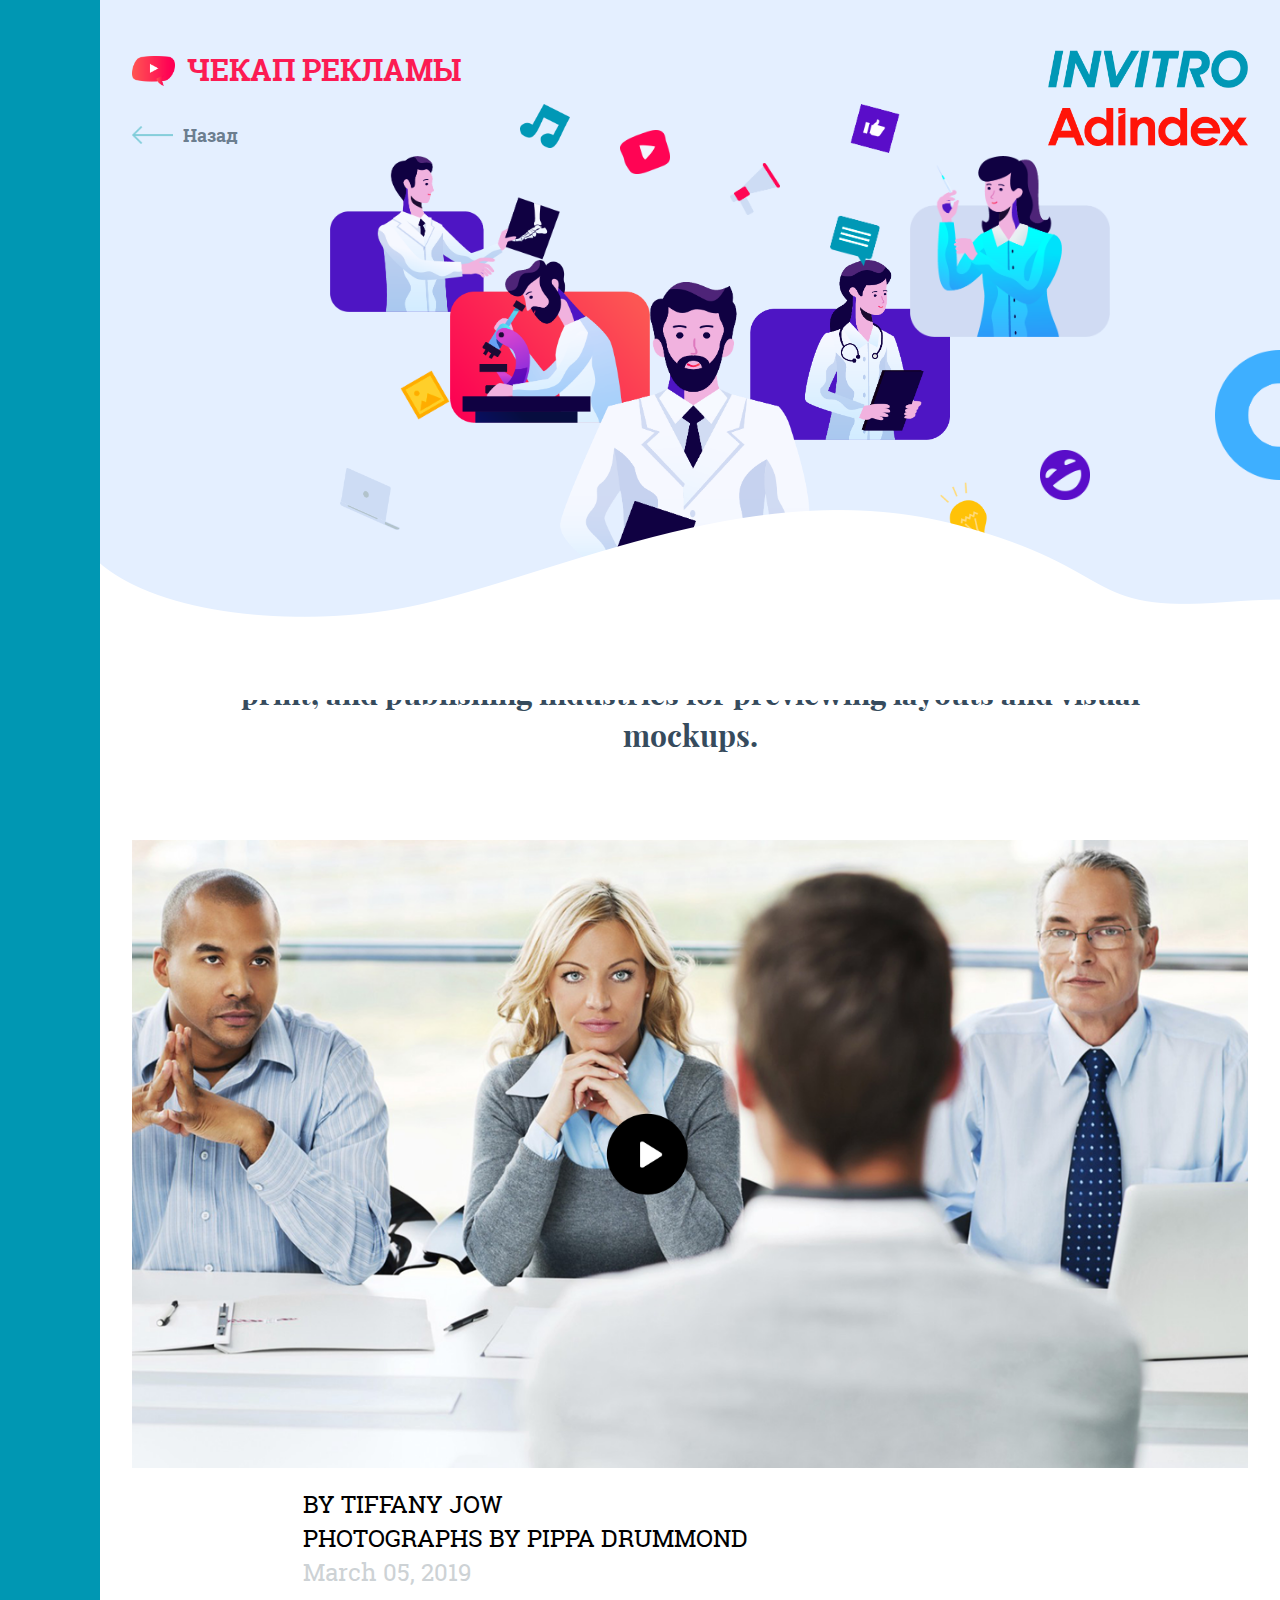
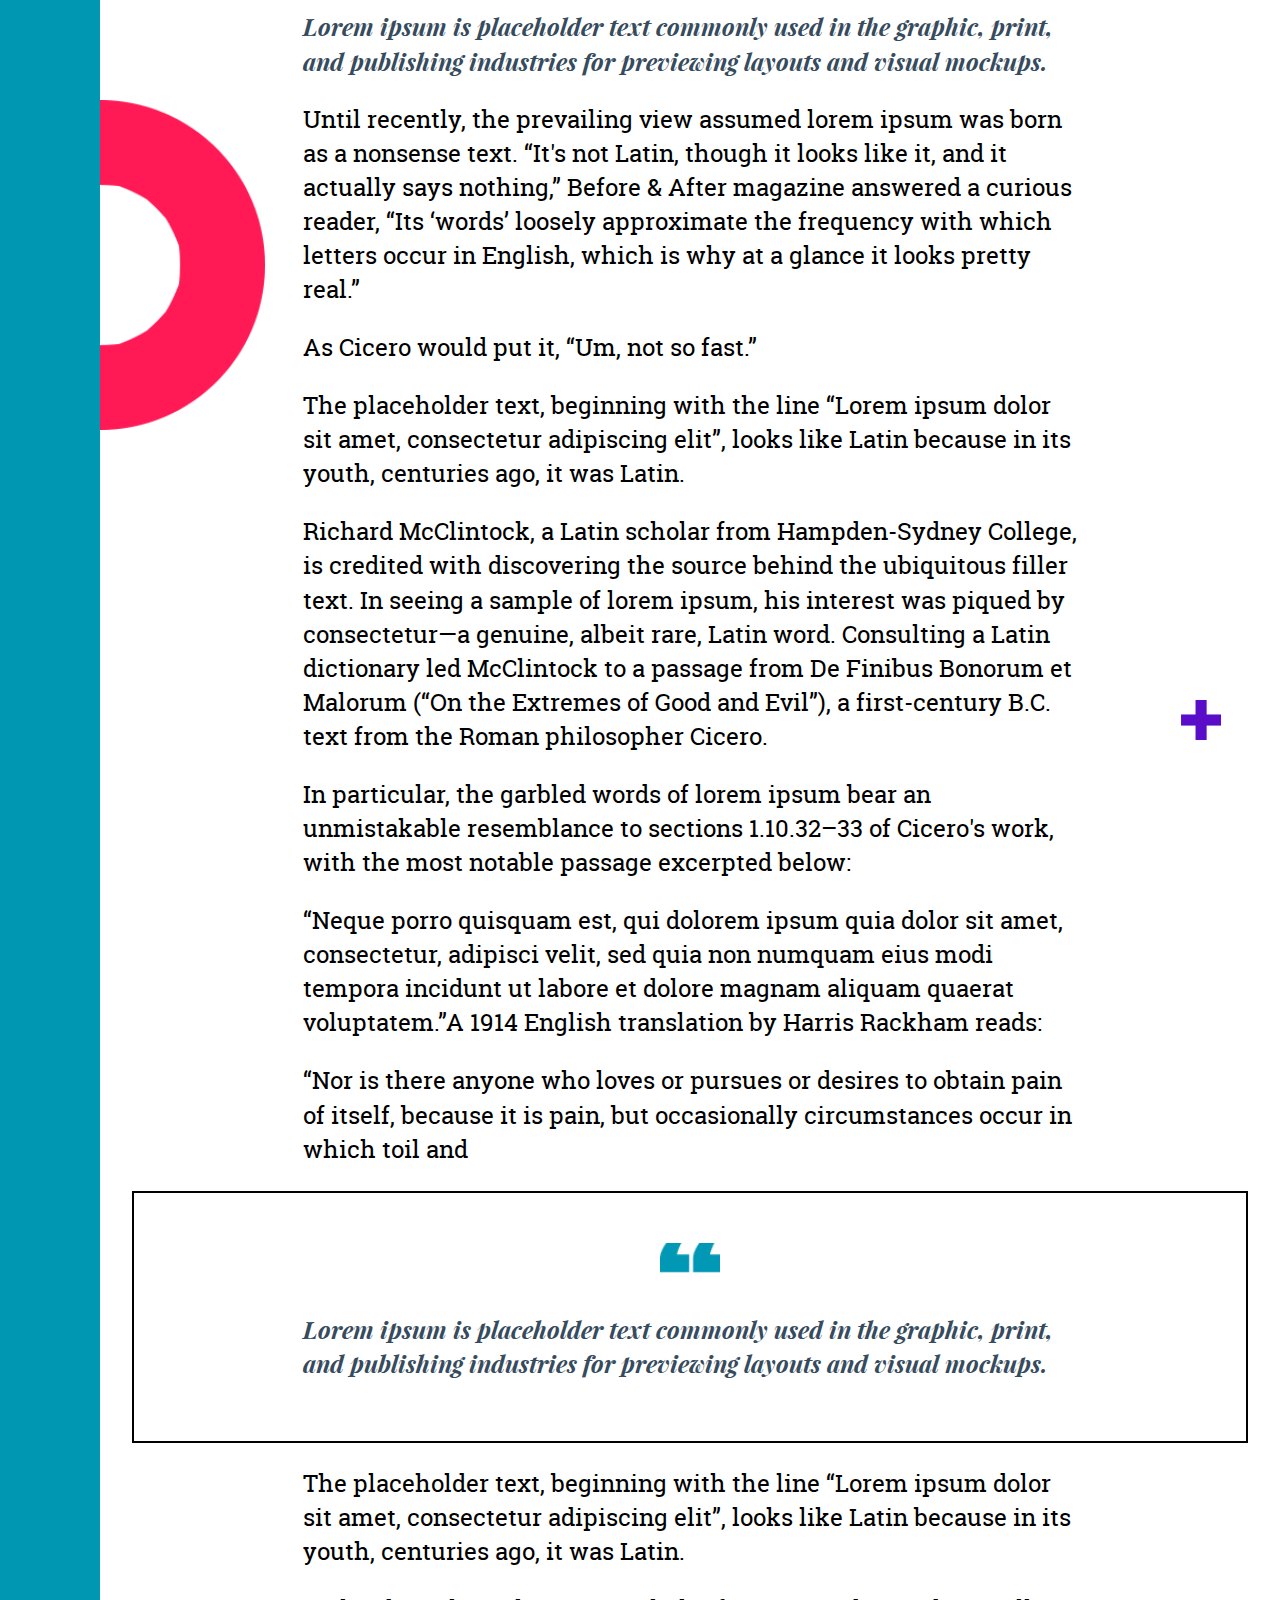
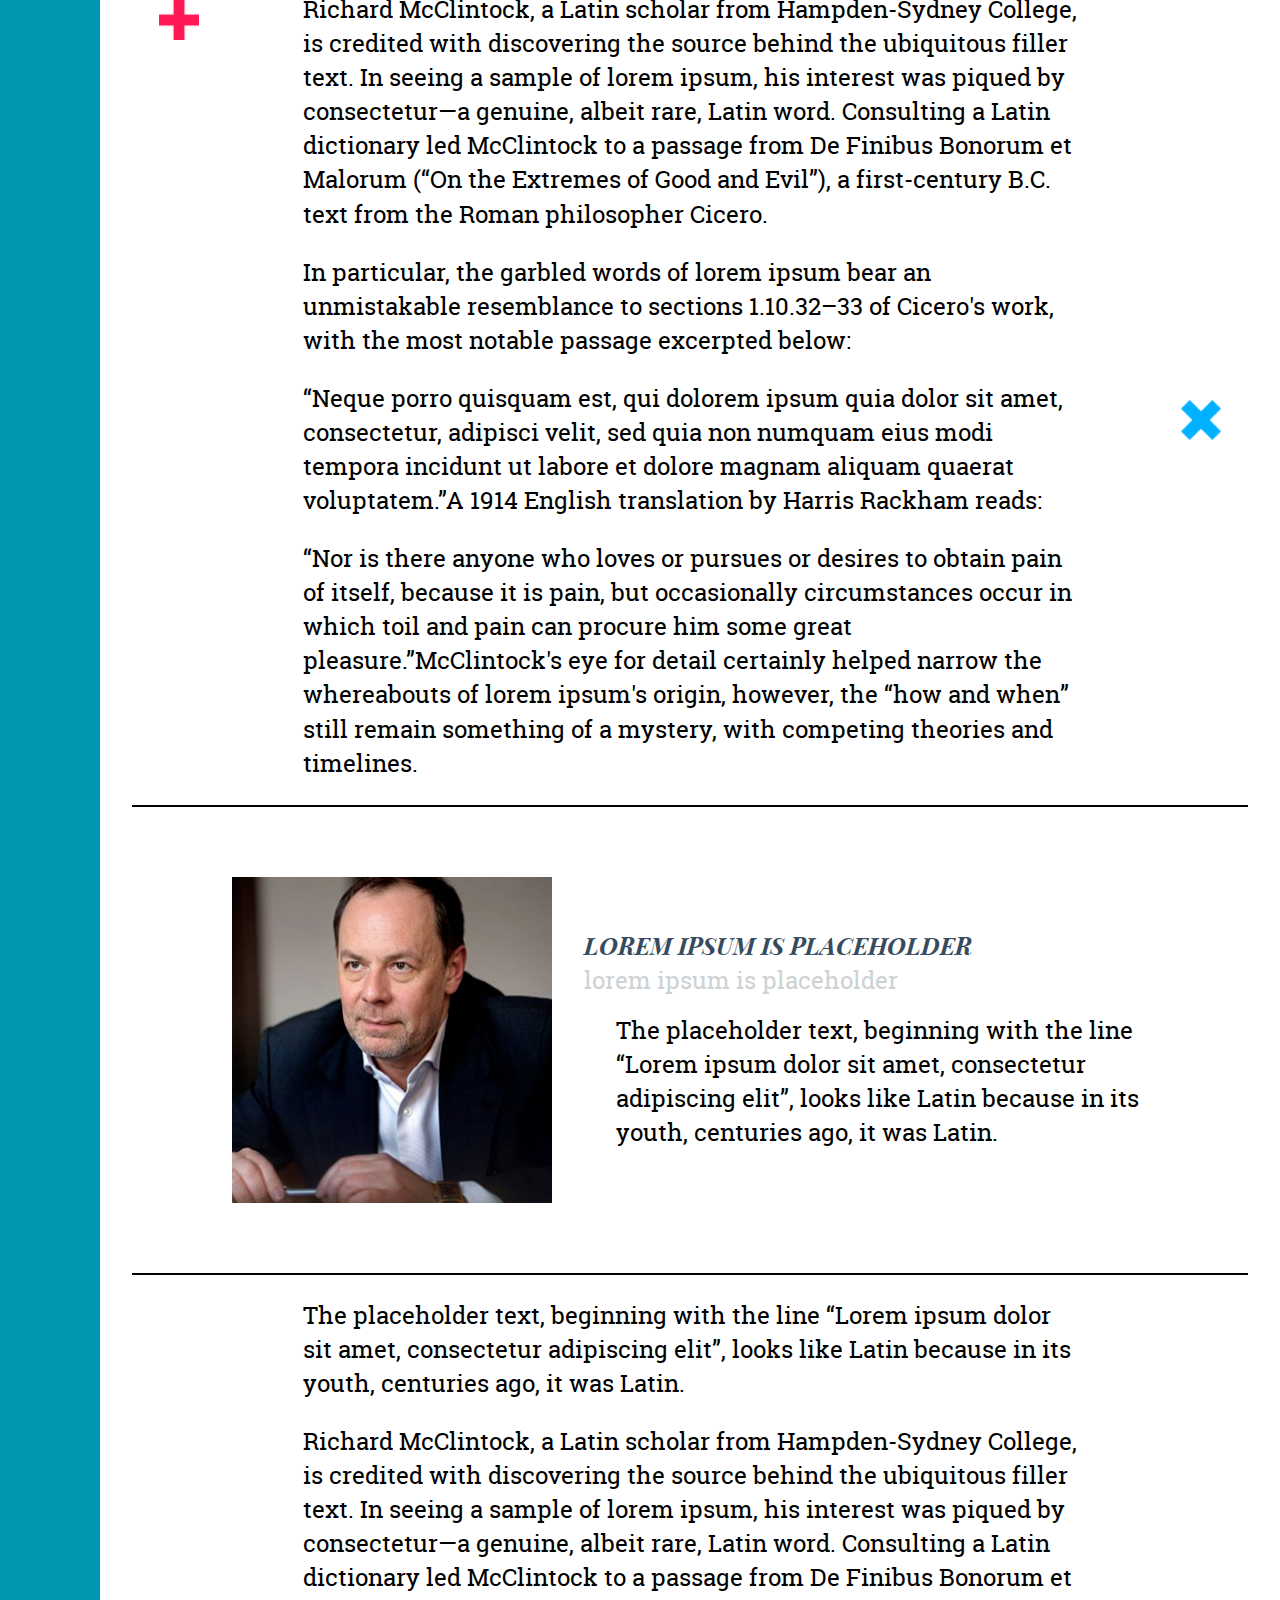
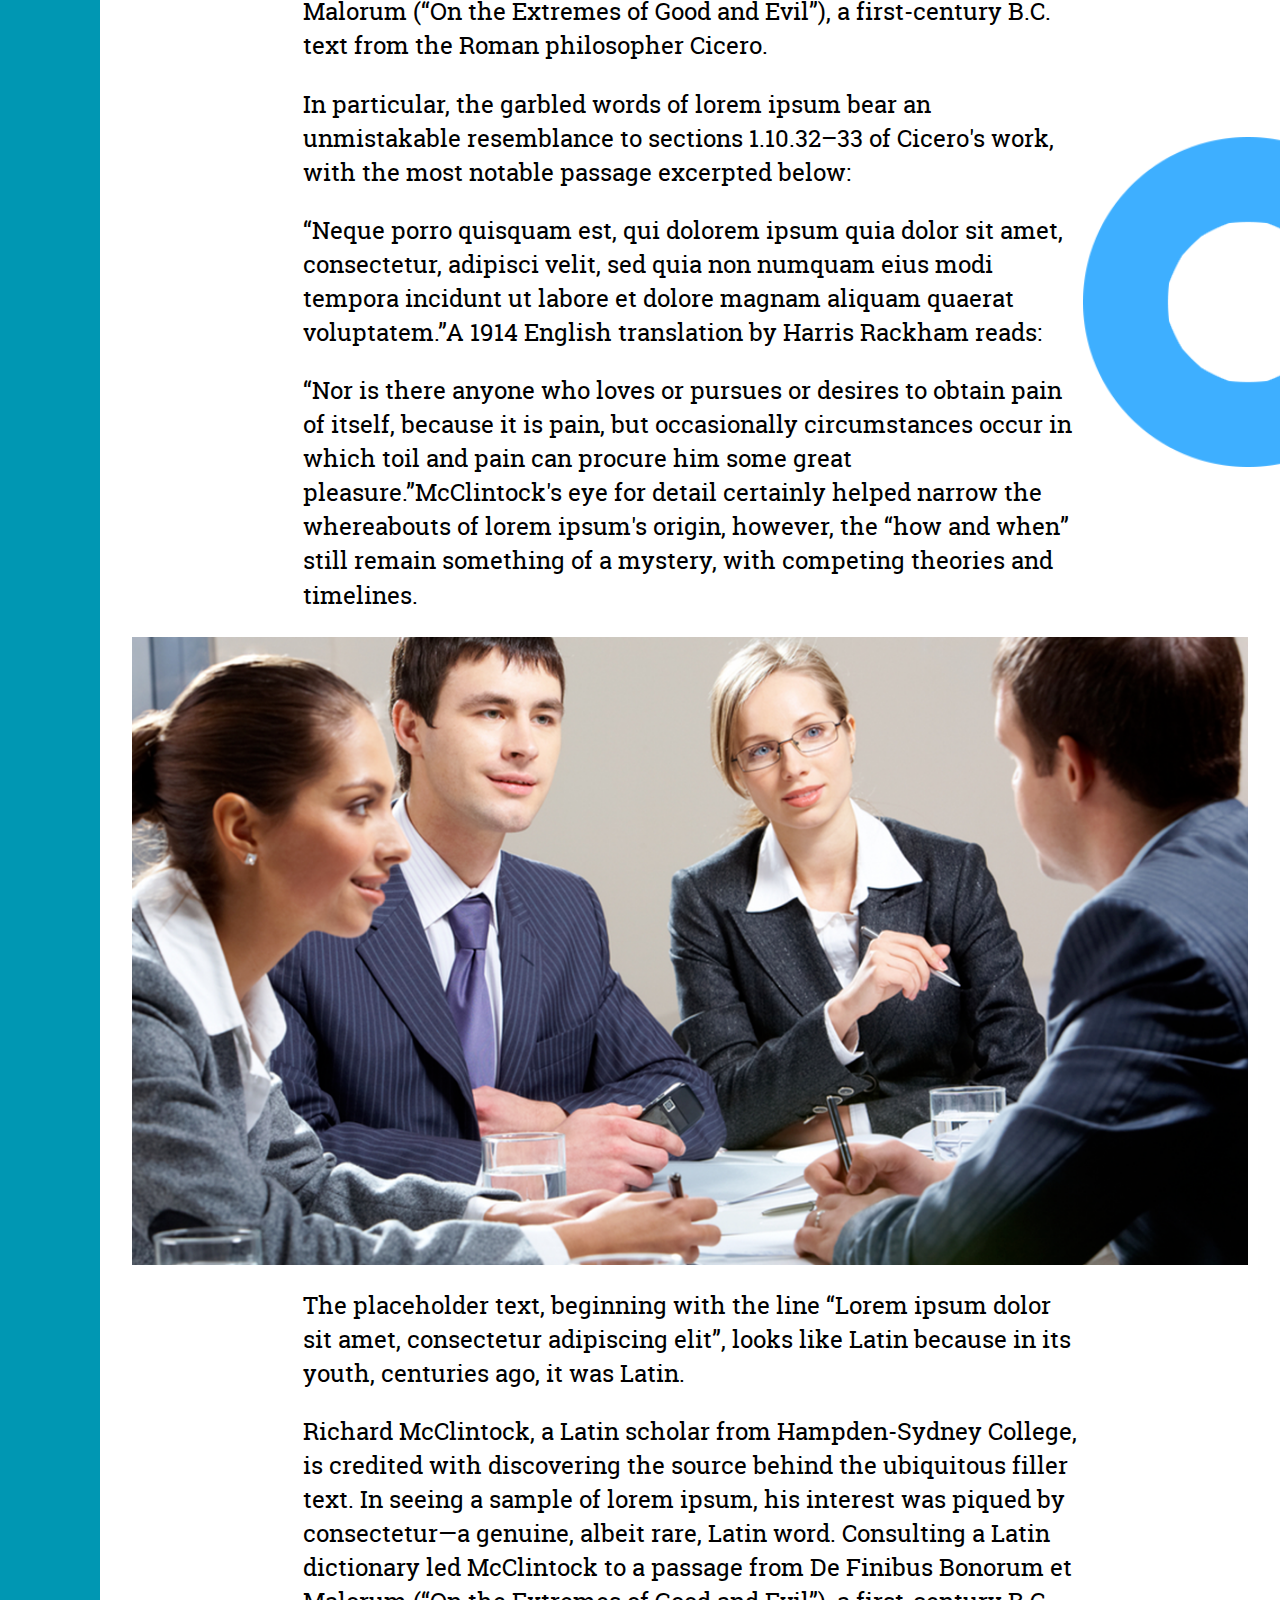
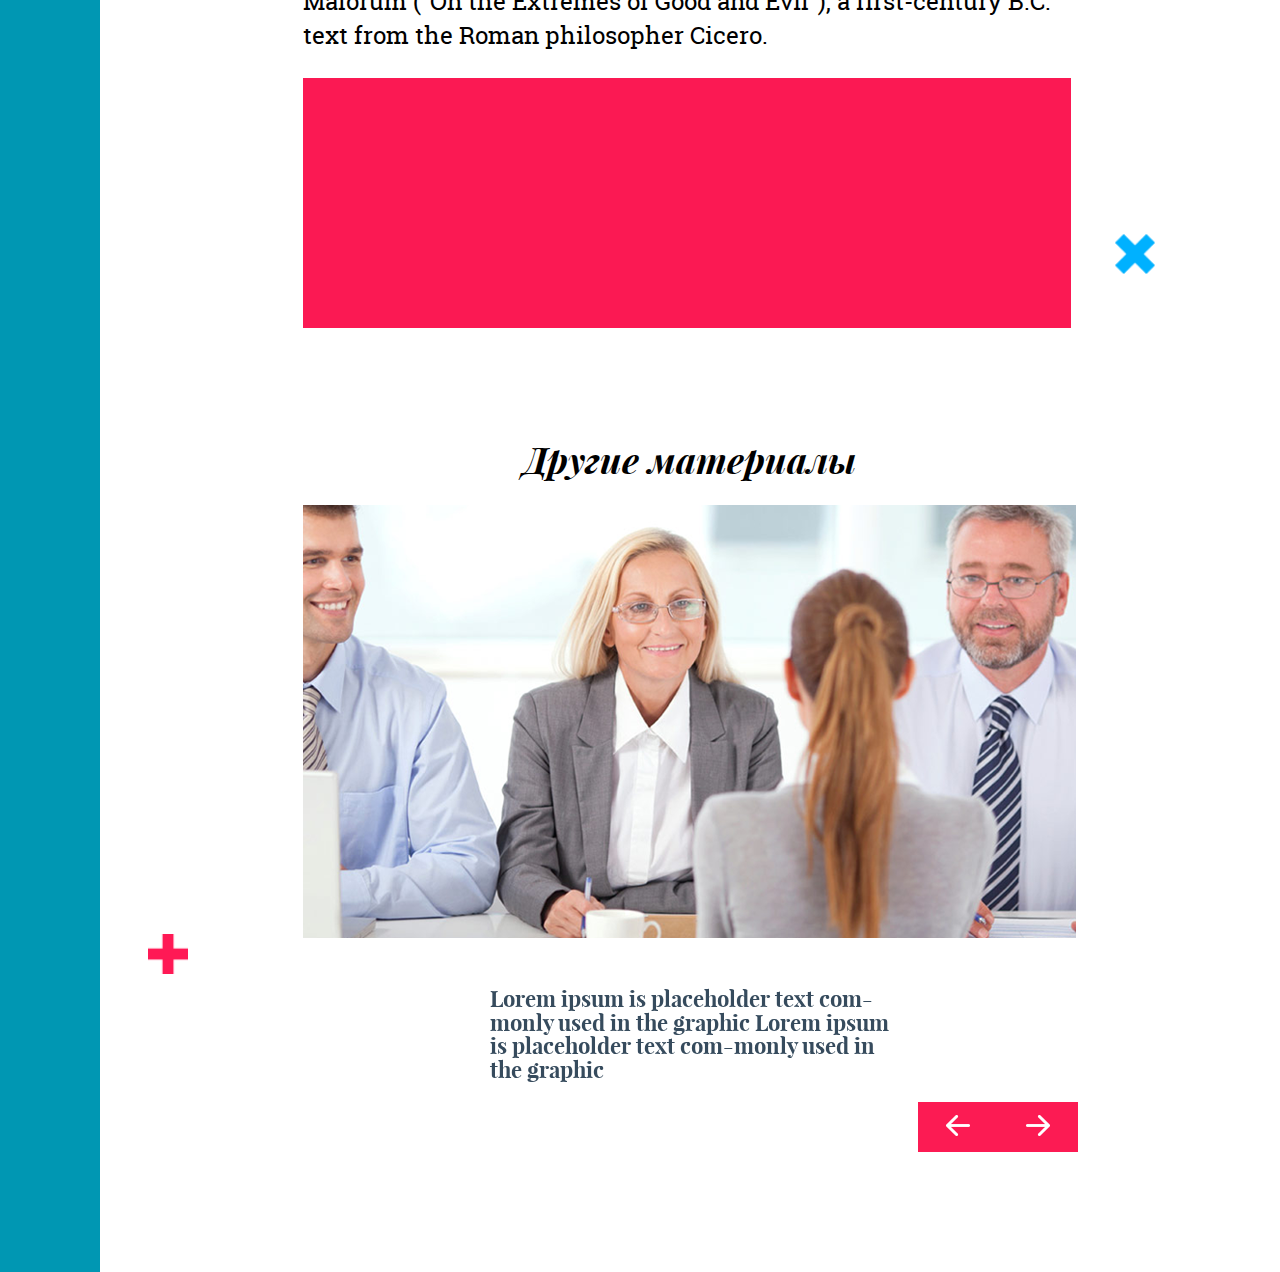
==== commit 204189de: "Добавил папку docs" ====
--- a/docs/news.html
+++ b/docs/news.html
@@ -21,8 +21,8 @@
           </div>
         </div>
         <div class="content">
-          <section class="section-header">
-            <div class="container-header">
+          <section class="section section-header">
+            <div class="container container-header">
               <div class="header-left">
                 <div class="header__chk">  
                   <div class="chk__img-wr"> <img class="chk-img" src="assets/images/playred.png"></div>
@@ -35,7 +35,96 @@
               </div>
               <div class="header-right"><a class="header__link-logo" href="https://www.invitro.ru/" target="_blank"><img class="header__link-img-logo" src="assets/images/invpic.png" alt="invitro"></a><a class="header__link-logo" href="https://adindex.ru/"><img class="header__link-img-logo" src="assets/images/adindex.png" alt="adindex"></a></div>
             </div>
+            <div class="parallax-header">
+              <div class="parallax-header-layer1">
+                <div class="parallax-header__doctor-img1" data-speed="0.01"><img src="assets/images/medical/doc1.png"></div>
+                <div class="parallax-header__doctor-img2" data-speed="0.02"><img src="assets/images/medical/doc2.png"></div>
+                <div class="parallax-header__doctor-img3" data-speed="0.02"><img src="assets/images/medical/doc3.png"></div>
+                <div class="parallax-header__doctor-img4" data-speed="0.03"><img src="assets/images/medical/doc4.png"></div>
+                <div class="parallax-header__doctor-img5" data-speed="0.03"><img src="assets/images/medical/doc5.png"></div>
+                <div class="parallax-header-parts1" data-speed="0.02"><img src="assets/images/parts2/parts1.png"></div>
+                <div class="parallax-header-parts2" data-speed="0.02"><img src="assets/images/parts2/parts2.png"></div>
+                <div class="parallax-header-parts3" data-speed="0.02"><img src="assets/images/parts2/parts3.png"></div>
+                <div class="parallax-header-parts5" data-speed="0.01"><img src="assets/images/parts2/parts5.png"></div>
+                <div class="parallax-header-parts6" data-speed="0.01"><img src="assets/images/parts2/parts6.png"></div>
+                <div class="parallax-header-parts8" data-speed="0.03"><img src="assets/images/parts2/parts8.png"></div>
+                <div class="parallax-header-parts9" data-speed="0.03"><img src="assets/images/parts2/parts9.png"></div>
+                <div class="parallax-header-parts10" data-speed="0.02"><img src="assets/images/parts2/parts10.png"></div>
+                <div class="parallax-header-parts11" data-speed="0.01"><img src="assets/images/parts2/parts11.png"></div>
+              </div>
+            </div>
+            <div class="parallax-header-parts12" data-speed="0.01"><img src="assets/images/parts/circle2.png"></div>
+            <div class="header__bottom-pic"> </div>
           </section>
+          <div class="section-news">
+            <div class="container-news">
+              <div class="headline_first">Lorem ipsum is placeholder text commonly used in the graphic, print, and publishing industries for previewing layouts and visual mockups. </div>
+              <div class="news__fancybox"><a class="news__fancybox__link group" href="https://www.youtube.com/watch?v=iaxVSQtSNzs&amp;autoplay=0&amp;feature=youtu.be"><img class="news__fancybox-image" src="assets/images/news/pic1.png">
+                  <div class="wr__icon-play"><img class="icon-play__img" src="assets/images/news/play.png"></div></a>
+                <div class="container-news__text">
+                  <div class="fancybox__descr">
+                    <div class="descr-name"> by tiffany jow</div>
+                    <div class="descr-photograph"> photographs by pippa drummond</div>
+                    <div class="descr-data">March 05, 2019</div>
+                  </div>
+                </div>
+              </div>
+              <div class="container-news__text">
+                <div class="headline_italic">Lorem ipsum is placeholder text commonly used in the graphic, print, and publishing industries for previewing layouts and visual mockups. </div>
+                <p>Until recently, the prevailing view assumed lorem ipsum was born as a nonsense text. “It's not Latin, though it looks like it, and it actually says nothing,” Before & After magazine answered a curious reader, “Its ‘words’ loosely approximate the frequency with which letters occur in English, which is why at a glance it looks pretty real.”</p>
+                <p>As Cicero would put it, “Um, not so fast.”</p>
+                <p>The placeholder text, beginning with the line “Lorem ipsum dolor sit amet, consectetur adipiscing elit”, looks like Latin because in its youth, centuries ago, it was Latin.</p>
+                <p>Richard McClintock, a Latin scholar from Hampden-Sydney College, is credited with discovering the source behind the ubiquitous filler text. In seeing a sample of lorem ipsum, his interest was piqued by consectetur—a genuine, albeit rare, Latin word. Consulting a Latin dictionary led McClintock to a passage from De Finibus Bonorum et Malorum (“On the Extremes of Good and Evil”), a first-century B.C. text from the Roman philosopher Cicero.</p>
+                <p>In particular, the garbled words of lorem ipsum bear an unmistakable resemblance to sections 1.10.32–33 of Cicero's work, with the most notable passage excerpted below:</p>
+                <p>“Neque porro quisquam est, qui dolorem ipsum quia dolor sit amet, consectetur, adipisci velit, sed quia non numquam eius modi tempora incidunt ut labore et dolore magnam aliquam quaerat voluptatem.”A 1914 English translation by Harris Rackham reads:</p>
+                <p>“Nor is there anyone who loves or pursues or desires to obtain pain of itself, because it is pain, but occasionally circumstances occur in which toil and </p>
+              </div>
+              <div class="news_box-frame">
+                <div class="container-news__text">
+                  <div class="headline_italic">Lorem ipsum is placeholder text commonly used in the graphic, print, and publishing industries for previewing layouts and visual mockups. </div>
+                </div>
+              </div>
+              <div class="container-news__text">   
+                <p>The placeholder text, beginning with the line “Lorem ipsum dolor sit amet, consectetur adipiscing elit”, looks like Latin because in its youth, centuries ago, it was Latin.</p>
+                <p>Richard McClintock, a Latin scholar from Hampden-Sydney College, is credited with discovering the source behind the ubiquitous filler text. In seeing a sample of lorem ipsum, his interest was piqued by consectetur—a genuine, albeit rare, Latin word. Consulting a Latin dictionary led McClintock to a passage from De Finibus Bonorum et Malorum (“On the Extremes of Good and Evil”), a first-century B.C. text from the Roman philosopher Cicero.</p>
+                <p>In particular, the garbled words of lorem ipsum bear an unmistakable resemblance to sections 1.10.32–33 of Cicero's work, with the most notable passage excerpted below:</p>
+                <p>“Neque porro quisquam est, qui dolorem ipsum quia dolor sit amet, consectetur, adipisci velit, sed quia non numquam eius modi tempora incidunt ut labore et dolore magnam aliquam quaerat voluptatem.”A 1914 English translation by Harris Rackham reads:</p>
+                <p>“Nor is there anyone who loves or pursues or desires to obtain pain of itself, because it is pain, but occasionally circumstances occur in which toil and pain can procure him some great pleasure.”McClintock's eye for detail certainly helped narrow the whereabouts of lorem ipsum's origin, however, the “how and when” still remain something of a mystery, with competing theories and timelines.</p>
+              </div>
+              <div class="news_box-border-t-b"> 
+                <div class="news_box-left margin-r"><img class="news_box-img" src="assets/images/news/man.png"></div>
+                <div class="news_box-right">
+                  <div class="headline_uppercase">Lorem ipsum is placeholder</div>
+                  <div class="descr-data">lorem ipsum is placeholder</div>
+                  <div class="news_box-text padding-l">The placeholder text, beginning with the line “Lorem ipsum dolor sit amet, consectetur adipiscing elit”, looks like Latin because in its youth, centuries ago, it was Latin.</div>
+                </div>
+              </div>
+              <div class="container-news__text"> 
+                <p>The placeholder text, beginning with the line “Lorem ipsum dolor sit amet, consectetur adipiscing elit”, looks like Latin because in its youth, centuries ago, it was Latin.</p>
+                <p>Richard McClintock, a Latin scholar from Hampden-Sydney College, is credited with discovering the source behind the ubiquitous filler text. In seeing a sample of lorem ipsum, his interest was piqued by consectetur—a genuine, albeit rare, Latin word. Consulting a Latin dictionary led McClintock to a passage from De Finibus Bonorum et Malorum (“On the Extremes of Good and Evil”), a first-century B.C. text from the Roman philosopher Cicero.</p>
+                <p>In particular, the garbled words of lorem ipsum bear an unmistakable resemblance to sections 1.10.32–33 of Cicero's work, with the most notable passage excerpted below:</p>
+                <p>“Neque porro quisquam est, qui dolorem ipsum quia dolor sit amet, consectetur, adipisci velit, sed quia non numquam eius modi tempora incidunt ut labore et dolore magnam aliquam quaerat voluptatem.”A 1914 English translation by Harris Rackham reads:</p>
+                <p>“Nor is there anyone who loves or pursues or desires to obtain pain of itself, because it is pain, but occasionally circumstances occur in which toil and pain can procure him some great pleasure.”McClintock's eye for detail certainly helped narrow the whereabouts of lorem ipsum's origin, however, the “how and when” still remain something of a mystery, with competing theories and timelines.</p>
+              </div>
+              <div class="news_pic-wr"><img class="news_pic-img" src="assets/images/news/pic.png"></div>
+              <div class="container-news__text"> 
+                <p>The placeholder text, beginning with the line “Lorem ipsum dolor sit amet, consectetur adipiscing elit”, looks like Latin because in its youth, centuries ago, it was Latin.</p>
+                <p>Richard McClintock, a Latin scholar from Hampden-Sydney College, is credited with discovering the source behind the ubiquitous filler text. In seeing a sample of lorem ipsum, his interest was piqued by consectetur—a genuine, albeit rare, Latin word. Consulting a Latin dictionary led McClintock to a passage from De Finibus Bonorum et Malorum (“On the Extremes of Good and Evil”), a first-century B.C. text from the Roman philosopher Cicero.</p>
+                <div class="news_baner-wr"><img class="news_baner-img" src="assets/images/news/baner.png"></div>
+                <div class="other-materials">
+                  <div class="other-materials_shrt-text">Другие материалы</div>
+                  <div class="slider-news">
+                    <div class="slider-item"><a class="slider-link__wr-img" href="#"><img class="slider-news-img" src="assets/images/pick.png"></a><a class="slider_title" href="#">Lorem ipsum is placeholder  text com-monly used in the graphic Lorem ipsum is placeholder  text com-monly used in the graphic</a></div>
+                    <div class="slider-item"><a class="slider-link__wr-img" href="#"><img class="slider-news-img" src="assets/images/pick.png"></a><a class="slider_title" href="#">Lorem ipsum is placeholder  text com-monly used in the graphic Lorem ipsum is placeholder  text com-monly used in the graphic</a></div>
+                    <div class="slider-item"><a class="slider-link__wr-img" href="#"><img class="slider-news-img" src="assets/images/pick.png"></a><a class="slider_title" href="#">Lorem ipsum is placeholder  text com-monly used in the graphic Lorem ipsum is placeholder  text com-monly used in the graphic</a></div>
+                    <div class="slider-item"><a class="slider-link__wr-img" href="#"><img class="slider-news-img" src="assets/images/pick.png"></a><a class="slider_title" href="#">Lorem ipsum is placeholder  text com-monly used in the graphic Lorem ipsum is placeholder  text com-monly used in the graphic</a></div>
+                    <div class="slider-item"><a class="slider-link__wr-img" href="#"><img class="slider-news-img" src="assets/images/pick.png"></a><a class="slider_title" href="#">Lorem ipsum is placeholder  text com-monly used in the graphic Lorem ipsum is placeholder  text com-monly used in the graphic</a></div>
+                    <div class="slider-item"><a class="slider-link__wr-img" href="#"><img class="slider-news-img" src="assets/images/pick.png"></a><a class="slider_title" href="#">Lorem ipsum is placeholder  text com-monly used in the graphic Lorem ipsum is placeholder  text com-monly used in the graphic</a></div>
+                  </div>
+                </div>
+              </div>
+            </div>
+          </div>
         </div>
       </div>
     </div>
--- a/docs/assets/styles/app.min.css
+++ b/docs/assets/styles/app.min.css
@@ -1,2 +1,2 @@
-@charset 'UTF-8';.slick-dots li button:before,.slick-next:before,.slick-prev:before,body{-webkit-font-smoothing:antialiased;-moz-osx-font-smoothing:grayscale}body,html{height:auto}*,::after,::before,legend{-webkit-box-sizing:border-box}.fancybox-thumbs__list,.slick-dots,li,ul{list-style:none}button,hr,input{overflow:visible}body,h1,h2,h3,ul{margin:0;padding:0}progress,sub,sup{vertical-align:baseline}.section,.wrapper,body{width:100%;position:relative}.maincontent,.section,.wrapper,body,sub,sup{position:relative}.between,.container-header,.logo-flex{-webkit-box-pack:justify}.fancybox-infobar,.slick-slider{-webkit-touch-callout:none;-webkit-user-select:none;-moz-user-select:none}.fancybox-container,.fancybox-thumbs,.fancybox-thumbs__list a,.slick-slider{-webkit-tap-highlight-color:transparent}@font-face{font-family:robotoSlabBold;src:url(../fonts/roboto/slab/robotoslab-bold-webfont.woff2) format('woff2'),url(../fonts/roboto/slab/robotoslab-bold-webfont.woff) format('woff');font-weight:400;font-style:normal}@font-face{font-family:robotoSlabRegular;src:url(../fonts/roboto/slab/robotoslab-regular-webfont.woff2) format('woff2'),url(../fonts/roboto/slab/robotoslab-regular-webfont.woff) format('woff');font-weight:400;font-style:normal}@font-face{font-family:playfairDisplayBold;src:url(../fonts/playfair/playfairdisplay-bold-webfont.woff2) format('woff2'),url(../fonts/playfair/playfairdisplay-bold-webfont.woff) format('woff');font-weight:400;font-style:normal}@font-face{font-family:playfairDisplayRegular;src:url(../fonts/playfair/playfairdisplay-regular-webfont.woff2) format('woff2'),url(../fonts/playfair/playfairdisplay-regular-webfont.woff) format('woff');font-weight:400;font-style:normal}@font-face{font-family:playfairDisplayboldItalic;src:url(../fonts/playfair/playfairdisplay-bolditalic-webfont.woff2) format('woff2'),url(../fonts/playfair/playfairdisplay-bolditalic-webfont.woff) format('woff');font-weight:400;font-style:normal}@font-face{font-family:playfairDisplayItalic;src:url(../fonts/playfair/playfairdisplay-italic-webfont.woff2) format('woff2'),url(../fonts/playfair/playfairdisplay-italic-webfont.woff) format('woff');font-weight:400;font-style:normal}@media screen and (max-width:1200px){html{font-style:16px}}@media screen and (max-width:992px){html{font-style:15px}}body{font-size:16px;font-family:Arial,Helvetica,sans-serif;line-height:1.42;color:#000}h1,h2,h3{font-weight:400}*,::after,::before{box-sizing:border-box}hr{-webkit-box-sizing:content-box;box-sizing:content-box;height:0}code,kbd,pre,samp{font-family:monospace,monospace;font-size:1em}a{background-color:transparent;cursor:pointer;text-decoration:none}a:focus{outline:0}abbr[title]{border-bottom:none;-webkit-text-decoration:underline dotted;text-decoration:underline dotted}b,strong{font-weight:bolder}small{font-size:80%}sub,sup{font-size:75%;line-height:0}sub{bottom:-.25em}sup{top:-.5em}img{border-style:none}button,input,optgroup,select,textarea{font-family:inherit;font-size:100%;line-height:1.15;margin:0}button,select{text-transform:none}[type=submit],[type=button],[type=reset],button{-webkit-appearance:button}[type=submit]::-moz-focus-inner,[type=button]::-moz-focus-inner,[type=reset]::-moz-focus-inner,button::-moz-focus-inner{border-style:none;padding:0}[type=submit]:-moz-focusring,[type=button]:-moz-focusring,[type=reset]:-moz-focusring,button:-moz-focusring{outline:ButtonText dotted 1px}fieldset{padding:.35em .75em .625em}legend{box-sizing:border-box;color:inherit;display:table;max-width:100%;padding:0;white-space:normal}textarea{overflow:auto}.slick-list,body.compensate-for-scrollbar{overflow:hidden}[type=checkbox],[type=radio]{-webkit-box-sizing:border-box;box-sizing:border-box;padding:0}[type=number]::-webkit-inner-spin-button,[type=number]::-webkit-outer-spin-button{height:auto}[type=search]{-webkit-appearance:textfield;outline-offset:-2px}[type=search]::-webkit-search-decoration{-webkit-appearance:none}details{display:block}summary{display:list-item}[hidden],template{display:none}.maincontent{display:-webkit-box;display:-webkit-flex;display:-ms-flexbox;display:flex}.section{height:auto}.content{width:-webkit-calc(100% - 100px);width:calc(100% - 100px);-webkit-box-sizing:content-box;box-sizing:content-box}@media screen and (max-width:768px){html{font-style:14px}.content{width:-webkit-calc(100% - 70px);width:calc(100% - 70px)}}@media screen and (max-width:480px){html{font-style:13px}.maincontent{display:block}.content{width:100%}}.flex-992{display:-webkit-box;display:-webkit-flex;display:-ms-flexbox;display:flex}@media screen and (max-width:992px){.flex-992{display:block}}.flex-768{display:-webkit-box;display:-webkit-flex;display:-ms-flexbox;display:flex}.between{-webkit-justify-content:space-between;-ms-flex-pack:justify;justify-content:space-between}.aline-items-center,.checkup-item,.slider-home{-webkit-box-align:center}.aline-items-center{-webkit-align-items:center;-ms-flex-align:center;align-items:center}.mt-gap{margin-top:32px}.mt-70{margin-top:70px}.mt-100{margin-top:100px}.fix-widt70{width:70%}@media screen and (max-width:768px){.flex-768{display:block}.mt-gap_mob{margin-top:16px}.fix-widt70{width:100%}}.fix-widt50{width:50%}@media screen and (max-width:768px){.fix-widt50{width:100%}}.fix-widt49{width:49%}@media screen and (max-width:768px){.fix-widt49{width:100%}}.fix-widt30{width:30%}.float-r{float:right;margin-left:32px}@media screen and (max-width:768px){.fix-widt30{width:100%}.float-r{float:none;margin-left:0}}.float-l{float:left;margin-right:32px}@media screen and (max-width:768px){.float-l{float:none;margin-right:0}}.txt-center{text-align:center}.clearfix::after{content:"";display:table;clear:both}.slick-list,.slick-slider,.slick-track{position:relative;display:block}.slick-slider{-webkit-box-sizing:border-box;box-sizing:border-box;-ms-user-select:none;user-select:none;-khtml-user-select:none;-ms-touch-action:pan-y;touch-action:pan-y}.slick-list{margin:0;padding:0}.slick-list:focus{outline:0}.slick-list.dragging{cursor:pointer;cursor:hand}.slick-slider .slick-list,.slick-slider .slick-track{-webkit-transform:translate3d(0,0,0);-ms-transform:translate3d(0,0,0);transform:translate3d(0,0,0)}.slick-track{top:0;left:0;margin-left:auto;margin-right:auto}.slick-track:after,.slick-track:before{display:table;content:''}.slick-track:after{clear:both}.slick-loading .slick-track{visibility:hidden}.slick-slide{display:none;float:left;height:100%;min-height:1px}[dir=rtl] .slick-slide{float:right}.slick-slide img{display:block}.slick-slide.slick-loading img{display:none}.slick-slide.dragging img{pointer-events:none}.slick-initialized .slick-slide{display:block}.slick-loading .slick-slide{visibility:hidden}.slick-vertical .slick-slide{display:block;height:auto;border:1px solid transparent}.slick-arrow.slick-hidden{display:none}.slick-dots,.slick-next,.slick-prev{position:absolute;display:block;padding:0}.slick-loading .slick-list{background:url(../images/ajax-loader.gif) center center no-repeat #fff}@font-face{font-family:slick;font-weight:400;font-style:normal;src:url(../fonts/slick.eot);src:url(../fonts/slick.eot?#iefix) format('embedded-opentype'),url(../fonts/slick.woff) format('woff'),url(../fonts/slick.ttf) format('truetype'),url(../fonts/slick.svg#slick) format('svg')}.slick-next,.slick-prev{font-size:0;line-height:0;top:50%;width:20px;height:20px;-webkit-transform:translate(0,-50%);-ms-transform:translate(0,-50%);transform:translate(0,-50%);cursor:pointer;color:transparent;border:none;outline:0;background:0 0}.slick-next:focus,.slick-next:hover,.slick-prev:focus,.slick-prev:hover{color:transparent;outline:0;background:0 0}.slick-next:focus:before,.slick-next:hover:before,.slick-prev:focus:before,.slick-prev:hover:before{opacity:1}.slick-next.slick-disabled:before,.slick-prev.slick-disabled:before{opacity:.25}.slick-next:before,.slick-prev:before{font-family:slick;font-size:20px;line-height:1;opacity:.75;color:#fff}.slick-prev{left:-25px}[dir=rtl] .slick-prev{right:-25px;left:auto}.slick-prev:before{content:'←'}.slick-next:before,[dir=rtl] .slick-prev:before{content:'→'}.slick-next{right:-25px}[dir=rtl] .slick-next{right:auto;left:-25px}[dir=rtl] .slick-next:before{content:'←'}.slick-dotted.slick-slider{margin-bottom:30px}.slick-dots{bottom:-25px;width:100%;margin:0;text-align:center}.slick-dots li{position:relative;display:inline-block;width:20px;height:20px;margin:0 5px;padding:0;cursor:pointer}.slick-dots li button{font-size:0;line-height:0;display:block;width:20px;height:20px;padding:5px;cursor:pointer;color:transparent;border:0;outline:0;background:0 0}.slick-dots li button:focus,.slick-dots li button:hover{outline:0}.slick-dots li button:focus:before,.slick-dots li button:hover:before{opacity:1}.slick-dots li button:before{font-family:slick;font-size:6px;line-height:20px;position:absolute;top:0;left:0;width:20px;height:20px;content:'•';text-align:center;opacity:.25;color:#000}.fancybox-container,.fancybox-slide{width:100%;outline:0;-webkit-backface-visibility:hidden}.slick-dots li.slick-active button:before{opacity:.75;color:#000}.fancybox-outer,.fancybox-thumbs{-webkit-overflow-scrolling:touch}.fancybox-active{height:auto}.fancybox-is-hidden{left:-9999px;margin:0;position:absolute!important;top:-9999px;visibility:hidden}.fancybox-container{height:100%;left:0;position:fixed;top:0;-ms-touch-action:manipulation;touch-action:manipulation;-webkit-transform:translateZ(0);transform:translateZ(0);z-index:99992}.fancybox-container *{-webkit-box-sizing:border-box;box-sizing:border-box}.fancybox-bg,.fancybox-inner,.fancybox-outer,.fancybox-stage{bottom:0;left:0;position:absolute;right:0;top:0}.fancybox-outer{overflow-y:auto}.fancybox-bg{background:#1e1e1e;opacity:0;-webkit-transition-duration:inherit;-o-transition-duration:inherit;transition-duration:inherit;-webkit-transition-property:opacity;-o-transition-property:opacity;transition-property:opacity;-webkit-transition-timing-function:cubic-bezier(.47,0,.74,.71);-o-transition-timing-function:cubic-bezier(.47,0,.74,.71);transition-timing-function:cubic-bezier(.47,0,.74,.71)}.fancybox-is-open .fancybox-bg{opacity:.9;-webkit-transition-timing-function:cubic-bezier(.22,.61,.36,1);-o-transition-timing-function:cubic-bezier(.22,.61,.36,1);transition-timing-function:cubic-bezier(.22,.61,.36,1)}.fancybox-caption,.fancybox-infobar,.fancybox-navigation .fancybox-button,.fancybox-toolbar{direction:ltr;opacity:0;position:absolute;-webkit-transition:opacity .25s ease,visibility 0s ease .25s;-o-transition:opacity .25s ease,visibility 0s ease .25s;transition:opacity .25s ease,visibility 0s ease .25s;visibility:hidden;z-index:99997}.fancybox-show-caption .fancybox-caption,.fancybox-show-infobar .fancybox-infobar,.fancybox-show-nav .fancybox-navigation .fancybox-button,.fancybox-show-toolbar .fancybox-toolbar{opacity:1;-webkit-transition:opacity .25s ease 0s,visibility 0s ease 0s;-o-transition:opacity .25s ease 0s,visibility 0s ease 0s;transition:opacity .25s ease 0s,visibility 0s ease 0s;visibility:visible}.fancybox-infobar{color:#ccc;font-size:13px;-webkit-font-smoothing:subpixel-antialiased;height:44px;left:0;line-height:44px;min-width:44px;mix-blend-mode:difference;padding:0 10px;pointer-events:none;top:0;-ms-user-select:none;user-select:none}.fancybox-toolbar{right:0;top:0}.fancybox-stage{direction:ltr;overflow:visible;-webkit-transform:translateZ(0);transform:translateZ(0);z-index:99994}.fancybox-is-open .fancybox-stage{overflow:hidden}.fancybox-slide{display:none;height:100%;left:0;overflow:auto;-webkit-overflow-scrolling:touch;padding:44px;position:absolute;text-align:center;top:0;-webkit-transition-property:opacity,-webkit-transform;-o-transition-property:transform,opacity;transition-property:transform,opacity;transition-property:transform,opacity,-webkit-transform;white-space:normal;z-index:99994}.fancybox-slide::before{content:'';display:inline-block;font-size:0;height:100%;vertical-align:middle;width:0}.fancybox-is-sliding .fancybox-slide,.fancybox-slide--current,.fancybox-slide--next,.fancybox-slide--previous{display:block}.fancybox-slide--image{overflow:hidden;padding:44px 0}.fancybox-slide--image::before{display:none}.fancybox-slide--html{padding:6px}.fancybox-content{background:#fff;display:inline-block;margin:0;max-width:100%;overflow:auto;-webkit-overflow-scrolling:touch;padding:44px;position:relative;text-align:left;vertical-align:middle}.fancybox-slide--image .fancybox-content{-webkit-animation-timing-function:cubic-bezier(.5,0,.14,1);animation-timing-function:cubic-bezier(.5,0,.14,1);-webkit-backface-visibility:hidden;background:no-repeat;-webkit-background-size:100% 100%;background-size:100% 100%;left:0;max-width:none;overflow:visible;padding:0;position:absolute;top:0;-webkit-transform-origin:top left;-ms-transform-origin:top left;transform-origin:top left;-webkit-transition-property:opacity,-webkit-transform;-o-transition-property:transform,opacity;transition-property:transform,opacity;transition-property:transform,opacity,-webkit-transform;-webkit-user-select:none;-moz-user-select:none;-ms-user-select:none;user-select:none;z-index:99995}.fancybox-image,.fancybox-share__button,.fancybox-spaceball{-webkit-user-select:none;-moz-user-select:none;-ms-user-select:none}.fancybox-can-zoomOut .fancybox-content{cursor:-webkit-zoom-out;cursor:zoom-out}.fancybox-can-zoomIn .fancybox-content{cursor:-webkit-zoom-in;cursor:zoom-in}.fancybox-can-pan .fancybox-content,.fancybox-can-swipe .fancybox-content{cursor:-webkit-grab;cursor:grab}.fancybox-is-grabbing .fancybox-content{cursor:-webkit-grabbing;cursor:grabbing}.fancybox-container [data-selectable=true]{cursor:#364b5d}.fancybox-image,.fancybox-spaceball{background:0 0;border:0;height:100%;left:0;margin:0;max-height:none;max-width:none;padding:0;position:absolute;top:0;user-select:none;width:100%}.fancybox-spaceball{z-index:1}.fancybox-slide--iframe .fancybox-content,.fancybox-slide--map .fancybox-content,.fancybox-slide--pdf .fancybox-content,.fancybox-slide--video .fancybox-content{height:100%;overflow:visible;padding:0;width:100%}.fancybox-slide--video .fancybox-content{background:#000}.fancybox-slide--map .fancybox-content{background:#e5e3df}.fancybox-slide--iframe .fancybox-content{background:#fff}.fancybox-iframe,.fancybox-video{background:0 0;border:0;display:block;height:100%;margin:0;overflow:hidden;padding:0;width:100%}.fancybox-iframe{left:0;position:absolute;top:0}.fancybox-error{background:#fff;cursor:#000;max-width:400px;padding:40px;width:100%}.fancybox-error p{color:#444;font-size:16px;line-height:20px;margin:0;padding:0}.fancybox-button{background:rgba(30,30,30,.6);border:0;-webkit-border-radius:0;border-radius:0;-webkit-box-shadow:none;box-shadow:none;cursor:pointer;display:inline-block;height:44px;margin:0;padding:10px;position:relative;-webkit-transition:color .2s;-o-transition:color .2s;transition:color .2s;vertical-align:top;visibility:inherit;width:44px}.fancybox-button,.fancybox-button:link,.fancybox-button:visited{color:#ccc}.fancybox-button:hover{color:#fff}.fancybox-button:focus{outline:0}.fancybox-button.fancybox-focus{outline:dotted 1px}.fancybox-button[disabled],.fancybox-button[disabled]:hover{color:#888;cursor:#000;outline:0}.fancybox-button div{height:100%}.fancybox-button svg{display:block;height:100%;overflow:visible;position:relative;width:100%}.fancybox-button--fsenter svg:nth-child(2),.fancybox-button--fsexit svg:nth-child(1),.fancybox-button--pause svg:nth-child(1),.fancybox-button--play svg:nth-child(2),.fancybox-is-scaling .fancybox-close-small,.fancybox-is-zoomable.fancybox-can-pan .fancybox-close-small{display:none}.fancybox-button svg path{fill:currentColor;stroke-width:0}.fancybox-progress{background:#ff5268;height:2px;left:0;position:absolute;right:0;top:0;-webkit-transform:scaleX(0);-ms-transform:scaleX(0);transform:scaleX(0);-webkit-transform-origin:0;-ms-transform-origin:0;transform-origin:0;-webkit-transition-property:-webkit-transform;-o-transition-property:transform;transition-property:transform;transition-property:transform,-webkit-transform;-webkit-transition-timing-function:linear;-o-transition-timing-function:linear;transition-timing-function:linear;z-index:99998}.fancybox-close-small{background:0 0;border:0;-webkit-border-radius:0;border-radius:0;color:#ccc;cursor:pointer;opacity:.8;padding:8px;position:absolute;right:-12px;top:-44px;z-index:401}.fancybox-close-small:hover{color:#fff;opacity:1}.fancybox-slide--html .fancybox-close-small{color:currentColor;padding:10px;right:0;top:0}.fancybox-slide--image.fancybox-is-scaling .fancybox-content{overflow:hidden}.fancybox-navigation .fancybox-button{-webkit-background-clip:content-box;background-clip:content-box;height:100px;opacity:0;position:absolute;top:-webkit-calc(50% - 50px);top:calc(50% - 50px);width:70px}.fancybox-navigation .fancybox-button div{padding:7px}.fancybox-navigation .fancybox-button--arrow_left{left:0;left:env(safe-area-inset-left);padding:31px 26px 31px 6px}.fancybox-navigation .fancybox-button--arrow_right{padding:31px 6px 31px 26px;right:0;right:env(safe-area-inset-right)}.fancybox-caption{background:-webkit-gradient(linear,left bottom,left top,from(rgba(0,0,0,.85)),color-stop(50%,rgba(0,0,0,.3)),color-stop(65%,rgba(0,0,0,.15)),color-stop(75.5%,rgba(0,0,0,.075)),color-stop(82.85%,rgba(0,0,0,.037)),color-stop(88%,rgba(0,0,0,.019)),to(rgba(0,0,0,0)));background:-webkit-linear-gradient(bottom,rgba(0,0,0,.85) 0,rgba(0,0,0,.3) 50%,rgba(0,0,0,.15) 65%,rgba(0,0,0,.075) 75.5%,rgba(0,0,0,.037) 82.85%,rgba(0,0,0,.019) 88%,rgba(0,0,0,0) 100%);background:-o-linear-gradient(bottom,rgba(0,0,0,.85) 0,rgba(0,0,0,.3) 50%,rgba(0,0,0,.15) 65%,rgba(0,0,0,.075) 75.5%,rgba(0,0,0,.037) 82.85%,rgba(0,0,0,.019) 88%,rgba(0,0,0,0) 100%);background:linear-gradient(to top,rgba(0,0,0,.85) 0,rgba(0,0,0,.3) 50%,rgba(0,0,0,.15) 65%,rgba(0,0,0,.075) 75.5%,rgba(0,0,0,.037) 82.85%,rgba(0,0,0,.019) 88%,rgba(0,0,0,0) 100%);bottom:0;color:#eee;font-size:14px;font-weight:400;left:0;line-height:1.5;padding:75px 44px 25px;pointer-events:none;right:0;text-align:center;z-index:99996}.fancybox-caption--separate{margin-top:-50px}.fancybox-caption__body{max-height:50vh;overflow:auto;pointer-events:all}.fancybox-caption a,.fancybox-caption a:link,.fancybox-caption a:visited{color:#ccc;text-decoration:none}.fancybox-caption a:hover{color:#fff;text-decoration:underline}.fancybox-loading{-webkit-animation:fancybox-rotate 1s linear infinite;animation:fancybox-rotate 1s linear infinite;background:0 0;border:4px solid #888;border-bottom-color:#fff;-webkit-border-radius:50%;border-radius:50%;height:50px;left:50%;margin:-25px 0 0 -25px;opacity:.7;padding:0;position:absolute;top:50%;width:50px;z-index:99999}.fancybox-animated{-webkit-transition-timing-function:cubic-bezier(0,0,.25,1);-o-transition-timing-function:cubic-bezier(0,0,.25,1);transition-timing-function:cubic-bezier(0,0,.25,1)}.fancybox-fx-slide.fancybox-slide--previous{opacity:0;-webkit-transform:translate3d(-100%,0,0);transform:translate3d(-100%,0,0)}.fancybox-fx-slide.fancybox-slide--next{opacity:0;-webkit-transform:translate3d(100%,0,0);transform:translate3d(100%,0,0)}.fancybox-fx-slide.fancybox-slide--current{opacity:1;-webkit-transform:translate3d(0,0,0);transform:translate3d(0,0,0)}.fancybox-fx-fade.fancybox-slide--next,.fancybox-fx-fade.fancybox-slide--previous{opacity:0;-webkit-transition-timing-function:cubic-bezier(.19,1,.22,1);-o-transition-timing-function:cubic-bezier(.19,1,.22,1);transition-timing-function:cubic-bezier(.19,1,.22,1)}.fancybox-fx-fade.fancybox-slide--current{opacity:1}.fancybox-fx-zoom-in-out.fancybox-slide--previous{opacity:0;-webkit-transform:scale3d(1.5,1.5,1.5);transform:scale3d(1.5,1.5,1.5)}.fancybox-fx-zoom-in-out.fancybox-slide--next{opacity:0;-webkit-transform:scale3d(.5,.5,.5);transform:scale3d(.5,.5,.5)}.fancybox-fx-zoom-in-out.fancybox-slide--current{opacity:1;-webkit-transform:scale3d(1,1,1);transform:scale3d(1,1,1)}.fancybox-fx-rotate.fancybox-slide--previous{opacity:0;-webkit-transform:rotate(-360deg);-ms-transform:rotate(-360deg);transform:rotate(-360deg)}.fancybox-fx-rotate.fancybox-slide--next{opacity:0;-webkit-transform:rotate(360deg);-ms-transform:rotate(360deg);transform:rotate(360deg)}.fancybox-fx-rotate.fancybox-slide--current{opacity:1;-webkit-transform:rotate(0);-ms-transform:rotate(0);transform:rotate(0)}.fancybox-fx-circular.fancybox-slide--previous{opacity:0;-webkit-transform:scale3d(0,0,0) translate3d(-100%,0,0);transform:scale3d(0,0,0) translate3d(-100%,0,0)}.fancybox-fx-circular.fancybox-slide--next{opacity:0;-webkit-transform:scale3d(0,0,0) translate3d(100%,0,0);transform:scale3d(0,0,0) translate3d(100%,0,0)}.fancybox-fx-circular.fancybox-slide--current{opacity:1;-webkit-transform:scale3d(1,1,1) translate3d(0,0,0);transform:scale3d(1,1,1) translate3d(0,0,0)}.fancybox-fx-tube.fancybox-slide--previous{-webkit-transform:translate3d(-100%,0,0) scale(.1) skew(-10deg);transform:translate3d(-100%,0,0) scale(.1) skew(-10deg)}.fancybox-fx-tube.fancybox-slide--next{-webkit-transform:translate3d(100%,0,0) scale(.1) skew(10deg);transform:translate3d(100%,0,0) scale(.1) skew(10deg)}.fancybox-fx-tube.fancybox-slide--current{-webkit-transform:translate3d(0,0,0) scale(1);transform:translate3d(0,0,0) scale(1)}@media all and (max-height:576px){.fancybox-slide{padding-left:6px;padding-right:6px}.fancybox-slide--image{padding:6px 0}.fancybox-close-small{right:-6px}.fancybox-slide--image .fancybox-close-small{background:#4e4e4e;color:#f2f4f6;height:36px;opacity:1;padding:6px;right:0;top:0;width:36px}.fancybox-caption{padding-left:12px;padding-right:12px}}@-webkit-keyframes fancybox-rotate{100%{-webkit-transform:rotate(360deg);transform:rotate(360deg)}}@keyframes fancybox-rotate{100%{-webkit-transform:rotate(360deg);transform:rotate(360deg)}}.fancybox-button--fullscreen::before{width:15px;height:11px;left:-webkit-calc(50% - 7px);left:calc(50% - 7px);top:-webkit-calc(50% - 6px);top:calc(50% - 6px);border:2px solid;background:0 0}.fancybox-share{background:#f4f4f4;-webkit-border-radius:3px;border-radius:3px;max-width:90%;padding:30px;text-align:center}.fancybox-share h1{color:#222;font-size:35px;font-weight:700;margin:0 0 20px}.fancybox-share p{margin:0;padding:0}.fancybox-share__button{border:0;-webkit-border-radius:3px;border-radius:3px;display:inline-block;font-size:14px;font-weight:700;line-height:40px;margin:0 5px 10px;min-width:130px;padding:0 15px;text-decoration:none;-webkit-transition:all .2s;-o-transition:all .2s;transition:all .2s;user-select:none;white-space:nowrap}.fancybox-share__button:link,.fancybox-share__button:visited{color:#fff}.fancybox-share__button:hover{text-decoration:none}.fancybox-share__button--fb{background:#3b5998}.fancybox-share__button--fb:hover{background:#344e86}.fancybox-share__button--pt{background:#bd081d}.fancybox-share__button--pt:hover{background:#aa0719}.fancybox-share__button--tw{background:#1da1f2}.fancybox-share__button--tw:hover{background:#0d95e8}.fancybox-share__button svg{height:25px;margin-right:7px;position:relative;top:-1px;vertical-align:middle;width:25px}.fancybox-share__button svg path{fill:#fff}.fancybox-share__input{background:0 0;border:0;border-bottom:1px solid #d7d7d7;-webkit-border-radius:0;border-radius:0;color:#5d5b5b;font-size:14px;margin:10px 0 0;outline:0;padding:10px 15px;width:100%}.fancybox-button--pause::before,.fancybox-button--play::before{top:-webkit-calc(50% - 6px);top:calc(50% - 6px);left:-webkit-calc(50% - 4px);left:calc(50% - 4px);background:0 0}.fancybox-button--play::before{width:0;height:0;border-top:6px inset transparent;border-bottom:6px inset transparent;border-left:10px solid;-webkit-border-radius:1px;border-radius:1px}.fancybox-button--pause::before{width:7px;height:11px;border-style:solid;border-width:0 2px}.fancybox-thumbs{background:#ddd;bottom:0;display:none;margin:0;-ms-overflow-style:-ms-autohiding-scrollbar;padding:2px 2px 4px;position:absolute;right:0;top:0;width:212px;z-index:99995}.fancybox-thumbs-x{overflow-x:auto;overflow-y:hidden}.fancybox-show-thumbs .fancybox-thumbs{display:block}.fancybox-show-thumbs .fancybox-inner{right:212px}.fancybox-thumbs__list{font-size:0;height:100%;margin:0;overflow-x:hidden;overflow-y:auto;padding:0;position:absolute;position:relative;white-space:nowrap;width:100%}.fancybox-thumbs-x .fancybox-thumbs__list{overflow:hidden}.fancybox-thumbs-y .fancybox-thumbs__list::-webkit-scrollbar{width:7px}.fancybox-thumbs-y .fancybox-thumbs__list::-webkit-scrollbar-track{background:#fff;-webkit-border-radius:10px;border-radius:10px;-webkit-box-shadow:inset 0 0 6px rgba(0,0,0,.3);box-shadow:inset 0 0 6px rgba(0,0,0,.3)}.fancybox-thumbs-y .fancybox-thumbs__list::-webkit-scrollbar-thumb{background:#2a2a2a;-webkit-border-radius:10px;border-radius:10px}.fancybox-thumbs__list a{-webkit-backface-visibility:hidden;backface-visibility:hidden;background-color:rgba(0,0,0,.1);background-position:center center;background-repeat:no-repeat;-webkit-background-size:cover;background-size:cover;cursor:pointer;float:left;height:75px;margin:2px;max-height:-webkit-calc(100% - 8px);max-height:calc(100% - 8px);max-width:-webkit-calc(50% - 4px);max-width:calc(50% - 4px);outline:0;overflow:hidden;padding:0;position:relative;width:100px}.fancybox-thumbs__list a::before{border:6px solid #ff5268;bottom:0;content:'';left:0;opacity:0;position:absolute;right:0;top:0;-webkit-transition:all .2s cubic-bezier(.25,.46,.45,.94);-o-transition:all .2s cubic-bezier(.25,.46,.45,.94);transition:all .2s cubic-bezier(.25,.46,.45,.94);z-index:99991}.fancybox-thumbs__list a:focus::before{opacity:.5}.fancybox-thumbs__list a.fancybox-thumbs-active::before{opacity:1}@media all and (max-width:576px){.fancybox-thumbs{width:110px}.fancybox-show-thumbs .fancybox-inner{right:110px}.fancybox-thumbs__list a{max-width:-webkit-calc(100% - 10px);max-width:calc(100% - 10px)}}.left_wing{width:100px;background-color:#0097b3;position:relative}@media screen and (max-width:768px){.left_wing{width:70px}}@media screen and (max-width:480px){.left_wing{width:100%;height:70px}}.share__social{position:fixed;z-index:10;top:50%;-webkit-transform:translateY(-50%);-ms-transform:translateY(-50%);transform:translateY(-50%);display:-webkit-box;display:-webkit-flex;display:-ms-flexbox;display:flex;-webkit-box-pack:center;-webkit-justify-content:center;-ms-flex-pack:center;justify-content:center;width:100px}@media screen and (max-width:768px){.share__social{width:70px}}@media screen and (max-width:480px){.share__social{width:100%;position:absolute}.ya-share2__list{display:-webkit-box!important;display:-webkit-flex!important;display:-ms-flexbox!important;display:flex!important}}.ya-share2__item{margin:0!important;display:block!important;border:1px solid #fff;border-bottom:none}.ya-share2__item:last-child{border-bottom:1px solid #fff}.ya-share2__badge{background-color:transparent!important}.ya-share2__icon{width:50px!important;height:50px!important}.paralax{position:absolute;top:0;right:0;width:900px;height:760px;z-index:-10;overflow:hidden}.paralax img{display:block;max-width:100%}@media screen and (max-width:1440px){.paralax{width:700px;height:560px}}.paralax-layer1,.paralax-layer2,.paralax-layer3,.paralax-layer4{position:absolute;top:0;left:0;width:100%;height:100%}.paralax-layer1{z-index:0}.paralax-layer2{z-index:10}.paralax-layer3{z-index:20}@media screen and (max-width:768px){.paralax-layer1,.paralax-layer2,.paralax-layer3{display:none}}.paralax-layer4{z-index:15}.paralax__doctor-img1{position:absolute;-webkit-transform:translate(0,700px);-ms-transform:translate(0,700px);transform:translate(0,700px);left:35%;width:300px;height:400px;-webkit-animation:visible1 1s 1s ease-in-out forwards;animation:visible1 1s 1s ease-in-out forwards;z-index:50}.paralax__doctor-img2{position:absolute;-webkit-transform:translate(900px,290px);-ms-transform:translate(900px,290px);transform:translate(900px,290px);width:300px;height:350px;z-index:40;-webkit-animation:visible2 1s 1.5s ease-in-out forwards;animation:visible2 1s 1.5s ease-in-out forwards}.paralax__doctor-img3{position:absolute;-webkit-transform:translate(180px,780px);-ms-transform:translate(180px,780px);transform:translate(180px,780px);width:250px;height:300px;z-index:40;-webkit-animation:visible3 1s 1.5s ease-in-out forwards;animation:visible3 1s 1.5s ease-in-out forwards}.paralax__doctor-img4{position:absolute;-webkit-transform:translate(430px,-385px);-ms-transform:translate(430px,-385px);transform:translate(430px,-385px);width:200px;height:250px;z-index:30;-webkit-animation:visible4 1s 2s ease-in-out forwards;animation:visible4 1s 2s ease-in-out forwards}.paralax__doctor-img5{position:absolute;-webkit-transform:translate(230px,-385px);-ms-transform:translate(230px,-385px);transform:translate(230px,-385px);width:230px;height:270px;z-index:30;-webkit-animation:visible5 1.5s 1.9s ease-in-out forwards;animation:visible5 1.5s 1.9s ease-in-out forwards}.paralax-parts1,.paralax-parts10,.paralax-parts11,.paralax-parts2,.paralax-parts3,.paralax-parts4,.paralax-parts5,.paralax-parts6,.paralax-parts7,.paralax-parts8,.paralax-parts9{position:absolute;width:50px;opacity:0;-webkit-animation:parts 2s 3s ease-in-out forwards;animation:parts 2s 3s ease-in-out forwards}.paralax-parts1{bottom:100px;left:100px}.paralax-parts2{top:10px;left:50%}.paralax-parts3{top:30%;right:90px}.paralax-parts4{top:30%;left:74px}.paralax-parts5{top:24%;left:625px}.paralax-parts6{top:100px;left:400px}.paralax-parts7{bottom:47px;left:100px}.paralax-parts8{bottom:90px;left:190px}.paralax-parts9{bottom:160px;left:170px}.paralax-parts10{top:37%;left:675px}.paralax-parts11{top:47%;left:665px}@-webkit-keyframes visible1{0%,10%{-webkit-transform:translate(0,700px);transform:translate(0,700px)}100%{-webkit-transform:translate(0,390px);transform:translate(0,390px)}}@keyframes visible1{0%,10%{-webkit-transform:translate(0,700px);transform:translate(0,700px)}100%{-webkit-transform:translate(0,390px);transform:translate(0,390px)}}@-webkit-keyframes visible2{0%{-webkit-transform:translate(900px,290px);transform:translate(900px,290px)}100%{-webkit-transform:translate(450px,290px);transform:translate(450px,290px)}}@keyframes visible2{0%{-webkit-transform:translate(900px,290px);transform:translate(900px,290px)}100%{-webkit-transform:translate(450px,290px);transform:translate(450px,290px)}}@-webkit-keyframes visible3{0%{-webkit-transform:translate(180px,780px);transform:translate(180px,780px)}100%{-webkit-transform:translate(180px,280px);transform:translate(180px,280px)}}@keyframes visible3{0%{-webkit-transform:translate(180px,780px);transform:translate(180px,780px)}100%{-webkit-transform:translate(180px,280px);transform:translate(180px,280px)}}@-webkit-keyframes visible4{0%{-webkit-transform:translate(430px,-385px);transform:translate(430px,-385px)}100%{-webkit-transform:translate(430px,185px);transform:translate(430px,185px)}}@keyframes visible4{0%{-webkit-transform:translate(430px,-385px);transform:translate(430px,-385px)}100%{-webkit-transform:translate(430px,185px);transform:translate(430px,185px)}}@-webkit-keyframes visible5{0%{-webkit-transform:translate(230px,-385px);transform:translate(230px,-385px)}100%{-webkit-transform:translate(230px,140px);transform:translate(230px,140px)}}@keyframes visible5{0%{-webkit-transform:translate(230px,-385px);transform:translate(230px,-385px)}100%{-webkit-transform:translate(230px,140px);transform:translate(230px,140px)}}@-webkit-keyframes parts{0%{opacity:0}100%{opacity:1}}@keyframes parts{0%{opacity:0}100%{opacity:1}}.section-first{min-height:100vh;position:relative;padding-top:70px}.section-first:after,.section-first:before{content:'';position:absolute}.section-first:after{display:block;bottom:-30px;right:30px;width:330px;height:330px;background:url(../images/parts/circle.png) no-repeat;-webkit-background-size:cover;background-size:cover;z-index:-1}@media screen and (max-width:768px){.section-first:after{right:20px;bottom:70px;width:180px;height:180px}}@media screen and (max-width:480px){.ya-share2__item{border-bottom:1px solid #fff;border-right:none}.ya-share2__item:last-child{border-right:1px solid #fff}.section-first:after{display:none}}.section-first:before{display:block;bottom:100px;left:50%;width:40px;height:40px;background:url(../images/parts/plus.png) no-repeat;-webkit-background-size:cover;background-size:cover;z-index:0}@media screen and (max-width:992px){.section-first{padding-top:30px}.section-first:before{width:30px;height:30px;bottom:0;left:20%}}.header{width:100%}.container-home{margin:0 auto;padding:0 60px;max-width:1920px}@media screen and (max-width:1400px){.container-home{max-width:1400px;width:100%}}@media screen and (max-width:1200px){.container-home{max-width:1200px;width:100%}}@media screen and (max-width:992px){.container-home{max-width:992px;width:100%}}@media screen and (max-width:768px){.container-home{max-width:768px;width:100%;padding:0 16px}}@media screen and (max-width:480px){.container-home{max-width:480px;width:100%;padding-left:16px;padding-right:16px}}.logo-flex{display:-webkit-box;display:-webkit-flex;display:-ms-flexbox;display:flex;-webkit-justify-content:space-between;-ms-flex-pack:justify;justify-content:space-between}.link-logo{display:block;width:300px;height:50px;text-align:center}@media screen and (max-width:992px){.link-logo{width:250px;height:40px}.img-logo{max-width:100%}}@media screen and (max-width:768px){.logo-flex{-webkit-box-orient:vertical;-webkit-box-direction:normal;-webkit-flex-direction:column;-ms-flex-direction:column;flex-direction:column;-webkit-box-align:center;-webkit-align-items:center;-ms-flex-align:center;align-items:center}.link-logo:last-child{margin-top:30px}}.img-logo{display:inline-block;height:100%}.presents{margin-top:200px}.checkup-img-wr{width:150px;height:100px}@media screen and (max-width:1440px){.checkup-img-wr{width:100px;height:70px}}@media screen and (max-width:992px){.checkup-img-wr{width:70px;height:50px}}.checkup-img{display:block;max-width:100%;height:100%}.presents__shrt-text{font-family:robotoSlabBold;font-size:42px;color:#000;text-transform:uppercase}@media screen and (max-width:992px){.presents__shrt-text{font-size:30px}}.checkup__shrt-text,.chk__shrt-text{font-size:42px;text-transform:uppercase}@media screen and (max-width:480px){.presents{margin-top:50px}.presents__shrt-text{text-align:center}}.checkup-box{width:40%;position:relative}@media screen and (max-width:1920px){.checkup-box{width:70%}}@media screen and (max-width:1200px){.img-logo{max-width:100%}.checkup-box{width:100%}}.checkup-item{display:-webkit-box;display:-webkit-flex;display:-ms-flexbox;display:flex;-webkit-align-items:center;-ms-flex-align:center;align-items:center;margin-top:50px;position:relative}@media screen and (max-width:1440px){.checkup-item{margin-top:30px}}.checkup__shrt-text{font-family:robotoSlabBold;color:#fc1b53;margin-left:30px}@media screen and (max-width:992px){.checkup__shrt-text{font-size:30px;margin-left:20px}}@media screen and (max-width:480px){.checkup-item{-webkit-box-orient:vertical;-webkit-box-direction:normal;-webkit-flex-direction:column;-ms-flex-direction:column;flex-direction:column;-webkit-box-align:center;-webkit-align-items:center;-ms-flex-align:center;align-items:center}.checkup__shrt-text{font-size:25px}.checkup__text{text-align:center}}.checkup__text{font-family:robotoSlabRegular;font-size:24px;color:#364b5d;margin-top:50px}@media screen and (max-width:1440px){.checkup__text{margin-top:30px}}.checkup__mouse{cursor:pointer;position:absolute;top:260px;left:200px;-webkit-animation:opacity 5s infinite;animation:opacity 5s infinite}@media screen and (max-width:992px){.checkup__text{font-size:20px}.checkup__mouse{top:150px}}@media screen and (max-width:768px){.checkup__mouse{display:none}}.mouse-img-wr{position:relative;width:44px;height:65px}.mouse-img{position:absolute;top:0;display:block;max-width:100%;height:100%}.checkup__mouse-arrow{width:46px;position:relative}.arrow-img1,.arrow-img2,.arrow-img3{position:absolute;opacity:0;left:50%}.arrow-img1{-webkit-transform:translateX(-50%);-ms-transform:translateX(-50%);transform:translateX(-50%);-webkit-animation:opacity1 2s infinite;animation:opacity1 2s infinite;-webkit-transition:all ease-in-out .5s;-o-transition:all ease-in-out .5s;transition:all ease-in-out .5s}.arrow-img2{-webkit-transform:translateX(-50%);-ms-transform:translateX(-50%);transform:translateX(-50%);-webkit-animation:opacity2 2s infinite;animation:opacity2 2s infinite;-webkit-transition:all ease-in-out .5s;-o-transition:all ease-in-out .5s;transition:all ease-in-out .5s}.arrow-img3{-webkit-transform:translateX(-50%);-ms-transform:translateX(-50%);transform:translateX(-50%);-webkit-animation:opacity3 2s infinite;animation:opacity3 2s infinite;-webkit-transition:all ease-in-out .5s;-o-transition:all ease-in-out .5s;transition:all ease-in-out .5s}.mouse-mobile{display:none}@media screen and (max-width:768px){.mouse-mobile{display:block;position:absolute;bottom:70px;left:50%;-webkit-transform:translateX(-50%);-ms-transform:translateX(-50%);transform:translateX(-50%);z-index:20;cursor:pointer}}.mouse-mobile-img-wr{width:45px;height:90px}@media screen and (max-width:480px){.mouse-mobile{bottom:20px}.mouse-mobile-img-wr{height:70px}}@-webkit-keyframes opacity{0%,100%{-webkit-transform:translateY(0);transform:translateY(0)}50%{-webkit-transform:translateY(30px);transform:translateY(30px)}}@keyframes opacity{0%,100%{-webkit-transform:translateY(0);transform:translateY(0)}50%{-webkit-transform:translateY(30px);transform:translateY(30px)}}@-webkit-keyframes opacity1{0%,40%{opacity:0}55%{opacity:1}100%{-webkit-transform:translate(-50%,10px);transform:translate(-50%,10px)}}@keyframes opacity1{0%,40%{opacity:0}55%{opacity:1}100%{-webkit-transform:translate(-50%,10px);transform:translate(-50%,10px)}}@-webkit-keyframes opacity2{0%,55%{opacity:0}70%{opacity:1}100%{-webkit-transform:translate(-50%,24px);transform:translate(-50%,24px)}}@keyframes opacity2{0%,55%{opacity:0}70%{opacity:1}100%{-webkit-transform:translate(-50%,24px);transform:translate(-50%,24px)}}@-webkit-keyframes opacity3{0%,70%{opacity:0}85%{opacity:1}100%{-webkit-transform:translate(-50%,36px);transform:translate(-50%,36px)}}@keyframes opacity3{0%,70%{opacity:0}85%{opacity:1}100%{-webkit-transform:translate(-50%,36px);transform:translate(-50%,36px)}}.section-slider{position:relative}.section-slider:after,.section-slider:before{display:block;position:absolute;content:'';z-index:0}.section-slider:before{bottom:300px;left:50%;width:40px;height:40px;background:url(../images/parts/plus2.png) no-repeat;-webkit-background-size:cover;background-size:cover}@media screen and (max-width:992px){.section-slider:before{width:30px;height:30px}}@media screen and (max-width:768px){.section-slider:before{bottom:200px;left:50%}}.section-slider:after{bottom:300px;right:50px;width:40px;height:40px;background:url(../images/parts/plus3.png) no-repeat;-webkit-background-size:cover;background-size:cover}@media screen and (max-width:992px){.section-slider:after{width:30px;height:30px}}@media screen and (max-width:768px){.section-slider:after{bottom:180px;left:10%}}.container-slider{width:100%;margin:100px 0}.slider-home{position:relative;overflow:hidde;display:-webkit-box;display:-webkit-flex;display:-ms-flexbox;display:flex;-webkit-align-items:center;-ms-flex-align:center;align-items:center}.slider-home:before{content:'';display:block;position:absolute;top:-11%;left:54%;width:70px;height:60px;background:url(../images/parts/obj.png) no-repeat;-webkit-background-size:100% 100%;background-size:100%;z-index:0}.slider-left__list,.slider-right__list{width:50%;position:relative;overflow:hidde}@media screen and (max-width:1020px){.slider-home{display:block}.slider-left__list,.slider-right__list{width:100%}}.slider-right-wr{width:60%;margin-left:100px}@media screen and (max-width:1600px){.slider-right-wr{width:80%;margin-left:80px}}@media screen and (max-width:1440px){.slider-right-wr{width:100%;margin-left:40px}}@media screen and (max-width:1020px){.slider-right-wr{margin-left:0;margin-top:40px}}.slider-left__wr-img{width:100%}.slider-left-img{display:block;max-width:100%}.slider_title{font-family:playfairDisplayBold;font-size:30px;color:#364b5d;line-height:1.067}@media screen and (max-width:1440px){.slider_title{font-size:22px}}.slider_descr{font-family:playfairDisplayRegular;font-size:18px;color:#364b5d;margin-top:30px}.backwards__shrt-text,.btn-more-text,.chk__shrt-text{font-family:robotoSlabBold}@media screen and (max-width:1600px){.slider_descr{margin-top:20px}}@media screen and (max-width:1440px){.slider_descr{font-size:16px;margin-top:15px}}.slider_btn-more{display:-webkit-inline-box;display:-webkit-inline-flex;display:-ms-inline-flexbox;display:inline-flex;-webkit-box-align:center;-webkit-align-items:center;-ms-flex-align:center;align-items:center;height:30px;cursor:pointer;margin-top:30px}.slider_btn-more:hover .btn-more-arrow{margin-left:20px}@media screen and (max-width:1600px){.slider_btn-more{margin-top:20px}}.btn-more-arrow{height:18px;margin-left:15px;-webkit-transition:all ease-in-out .3s;-o-transition:all ease-in-out .3s;transition:all ease-in-out .3s}@media screen and (max-width:1440px){.slider_btn-more{margin-top:15px}.btn-more-arrow{width:35px}}.more-arrow-img{display:block;width:100%;height:100%}.btn-more-text{font-size:18px;color:rgba(54,75,93,.702);text-transform:uppercase}@media screen and (max-width:1440px){.btn-more-text{font-size:16px}}.controls__next,.controls__prev{width:80px;height:50px;border:none;outline:0;cursor:pointer;color:#fff;background-color:#fc1b53;position:absolute;bottom:6px;z-index:10}.controls__next{right:20px}.controls__prev{right:100px}@media screen and (max-width:768px){.controls__next,.controls__prev{background-color:rgba(252,27,83,.7);width:60px;height:45px}.controls__next img,.controls__prev img{width:20px;height:18px}.controls__prev{right:80px}}.footer{width:100%;height:300px;background:url(../images/footer.png) no-repeat;-webkit-background-size:cover;background-size:cover}@media screen and (max-width:1020px){.footer{height:200px}}.container-header{margin:0 auto;max-width:1920px;padding-left:32px;padding-right:32px;padding-top:70px;display:-webkit-box;display:-webkit-flex;display:-ms-flexbox;display:flex;-webkit-justify-content:space-between;-ms-flex-pack:justify;justify-content:space-between}@media screen and (max-width:1400px){.container-header{max-width:1400px;width:100%}}@media screen and (max-width:1200px){.container-header{max-width:1200px;width:100%}}@media screen and (max-width:992px){.container-header{max-width:992px;width:100%}}@media screen and (max-width:768px){.container-header{max-width:768px;width:100%}}@media screen and (max-width:480px){.container-header{max-width:480px;width:100%;padding-left:16px;padding-right:16px}}@media screen and (max-width:320px){.container-header,.container-home{min-width:320px}}.header__link-logo{display:block;width:200px}.header__link-logo:last-child{margin-top:20px}.header__link-img-logo{display:block;width:100%}.header__chk{display:-webkit-box;display:-webkit-flex;display:-ms-flexbox;display:flex;-webkit-box-align:center;-webkit-align-items:center;-ms-flex-align:center;align-items:center}.chk__img-wr{width:90px;height:40px}.chk-img{display:block;max-width:100%;height:100%;margin-right:10px}.chk__shrt-text{color:#fc1b53}.header__backwards{margin-top:50px;display:-webkit-box;display:-webkit-flex;display:-ms-flexbox;display:flex;-webkit-box-align:center;-webkit-align-items:center;-ms-flex-align:center;align-items:center;margin-right:10px;cursor:pointer}.backwards__img-wr{height:18px;margin-right:15px;-webkit-transition:all ease-in-out .3s;-o-transition:all ease-in-out .3s;transition:all ease-in-out .3s}.backwards__img{display:block;max-width:100%;height:100%}.backwards__shrt-text{font-size:18px;color:rgba(54,75,93,.702)}
-/*# sourceMappingURL=[data-uri] */
+@charset 'UTF-8';body,html{height:auto}*,::after,::before,legend{-webkit-box-sizing:border-box}button,hr,input{overflow:visible}progress,sub,sup{vertical-align:baseline}.section,.slick-dots,.wrapper,body{width:100%}.maincontent,.section,.wrapper,body,sub,sup{position:relative}.fancybox-infobar,.slick-slider{-webkit-touch-callout:none;-ms-user-select:none}.fancybox-container,.fancybox-thumbs,.fancybox-thumbs__list a,.slick-slider{-webkit-tap-highlight-color:transparent}.fancybox-thumbs__list,.slick-dots,li,ul{list-style:none}.slick-dots li button:before,.slick-next:before,.slick-prev:before,body{-webkit-font-smoothing:antialiased;-moz-osx-font-smoothing:grayscale}@font-face{font-family:robotoSlabBold;src:url(../fonts/roboto/slab/robotoslab-bold-webfont.woff2) format('woff2'),url(../fonts/roboto/slab/robotoslab-bold-webfont.woff) format('woff');font-weight:400;font-style:normal}@font-face{font-family:robotoSlabRegular;src:url(../fonts/roboto/slab/robotoslab-regular-webfont.woff2) format('woff2'),url(../fonts/roboto/slab/robotoslab-regular-webfont.woff) format('woff');font-weight:400;font-style:normal}@font-face{font-family:playfairDisplayBold;src:url(../fonts/playfair/playfairdisplay-bold-webfont.woff2) format('woff2'),url(../fonts/playfair/playfairdisplay-bold-webfont.woff) format('woff');font-weight:400;font-style:normal}@font-face{font-family:playfairDisplayRegular;src:url(../fonts/playfair/playfairdisplay-regular-webfont.woff2) format('woff2'),url(../fonts/playfair/playfairdisplay-regular-webfont.woff) format('woff');font-weight:400;font-style:normal}@font-face{font-family:playfairDisplayboldItalic;src:url(../fonts/playfair/playfairdisplay-bolditalic-webfont.woff2) format('woff2'),url(../fonts/playfair/playfairdisplay-bolditalic-webfont.woff) format('woff');font-weight:400;font-style:normal}@font-face{font-family:playfairDisplayItalic;src:url(../fonts/playfair/playfairdisplay-italic-webfont.woff2) format('woff2'),url(../fonts/playfair/playfairdisplay-italic-webfont.woff) format('woff');font-weight:400;font-style:normal}@media screen and (max-width:1200px){html{font-style:16px}}@media screen and (max-width:992px){html{font-style:15px}}@media screen and (max-width:768px){html{font-style:14px}}body{margin:0;padding:0;font-size:16px;font-family:Arial,Helvetica,sans-serif;line-height:1.42;color:#000}h1,h2,h3{margin:0;padding:0;font-weight:400}*,::after,::before{box-sizing:border-box}ul{margin:0;padding:0}hr{-webkit-box-sizing:content-box;box-sizing:content-box;height:0}code,kbd,pre,samp{font-family:monospace,monospace;font-size:1em}a{background-color:transparent;cursor:pointer;text-decoration:none}a:focus{outline:0}abbr[title]{border-bottom:none;-webkit-text-decoration:underline dotted;text-decoration:underline dotted}b,strong{font-weight:bolder}small{font-size:80%}sub,sup{font-size:75%;line-height:0}sub{bottom:-.25em}sup{top:-.5em}img{border-style:none}button,input,optgroup,select,textarea{font-family:inherit;font-size:100%;line-height:1.15;margin:0}button,select{text-transform:none}[type=submit],[type=button],[type=reset],button{-webkit-appearance:button}[type=submit]::-moz-focus-inner,[type=button]::-moz-focus-inner,[type=reset]::-moz-focus-inner,button::-moz-focus-inner{border-style:none;padding:0}[type=submit]:-moz-focusring,[type=button]:-moz-focusring,[type=reset]:-moz-focusring,button:-moz-focusring{outline:ButtonText dotted 1px}fieldset{padding:.35em .75em .625em}legend{box-sizing:border-box;color:inherit;display:table;max-width:100%;padding:0;white-space:normal}.container,.container-home{margin:0 auto;max-width:1920px}textarea{overflow:auto}.slick-list,body.compensate-for-scrollbar{overflow:hidden}[type=checkbox],[type=radio]{-webkit-box-sizing:border-box;box-sizing:border-box;padding:0}[type=number]::-webkit-inner-spin-button,[type=number]::-webkit-outer-spin-button{height:auto}[type=search]{-webkit-appearance:textfield;outline-offset:-2px}[type=search]::-webkit-search-decoration{-webkit-appearance:none}details{display:block}summary{display:list-item}[hidden],template{display:none}.container,.maincontent{display:-webkit-box;display:-webkit-flex;display:-ms-flexbox}.maincontent{display:flex}@media screen and (max-width:480px){html{font-style:13px}.maincontent{display:block}}.section{height:auto}.content{width:-webkit-calc(100% - 100px);width:calc(100% - 100px);-webkit-box-sizing:content-box;box-sizing:content-box}@media screen and (max-width:1200px){.maincontent{display:block}.content{width:100%}}.container{padding-left:32px;padding-right:32px;padding-top:70px;display:flex;-webkit-box-pack:justify;-webkit-justify-content:space-between;-ms-flex-pack:justify;justify-content:space-between}.between,.container-header,.logo-flex{-webkit-box-pack:justify}@media screen and (max-width:1400px){.container{max-width:1400px;width:100%}}@media screen and (max-width:1200px){.container{max-width:1200px;width:100%}}@media screen and (max-width:992px){.container{max-width:992px;width:100%}}@media screen and (max-width:768px){.container{max-width:768px;width:100%}}@media screen and (max-width:480px){.container{max-width:480px;width:100%;padding-left:16px;padding-right:16px}}@media screen and (max-width:320px){.container{min-width:320px}}.flex-992{display:-webkit-box;display:-webkit-flex;display:-ms-flexbox;display:flex}@media screen and (max-width:992px){.flex-992{display:block}}.flex-768,.logo-flex,.share__social{display:-webkit-box}.flex-768{display:-webkit-flex;display:-ms-flexbox;display:flex}.between{-webkit-justify-content:space-between;-ms-flex-pack:justify;justify-content:space-between}.aline-items-center,.checkup-item,.slider-home{-webkit-box-align:center}.aline-items-center{-webkit-align-items:center;-ms-flex-align:center;align-items:center}.mt-gap{margin-top:32px}.mt-70{margin-top:70px}.mt-100{margin-top:100px}.fix-widt70{width:70%}@media screen and (max-width:768px){.flex-768{display:block}.mt-gap_mob{margin-top:16px}.fix-widt70{width:100%}}.fix-widt50{width:50%}@media screen and (max-width:768px){.fix-widt50{width:100%}}.fix-widt49{width:49%}@media screen and (max-width:768px){.fix-widt49{width:100%}}.fix-widt30{width:30%}.float-r{float:right;margin-left:32px}@media screen and (max-width:768px){.fix-widt30{width:100%}.float-r{float:none;margin-left:0}}.float-l{float:left;margin-right:32px}@media screen and (max-width:768px){.float-l{float:none;margin-right:0}}.txt-center{text-align:center}.clearfix::after{content:"";display:table;clear:both}.fancybox-slide::before,.fancybox-thumbs__list a::before,.section-first:after,.section-first:before,.slick-track:after,.slick-track:before{content:''}.slick-list,.slick-slider,.slick-track{position:relative;display:block}.slick-slider{-webkit-box-sizing:border-box;box-sizing:border-box;-webkit-user-select:none;-moz-user-select:none;user-select:none;-khtml-user-select:none;-ms-touch-action:pan-y;touch-action:pan-y}.slick-list{margin:0;padding:0}.slick-list:focus{outline:0}.slick-list.dragging{cursor:pointer;cursor:hand}.slick-slider .slick-list,.slick-slider .slick-track{-webkit-transform:translate3d(0,0,0);-ms-transform:translate3d(0,0,0);transform:translate3d(0,0,0)}.slick-track{top:0;left:0;margin-left:auto;margin-right:auto}.slick-track:after,.slick-track:before{display:table}.slick-track:after{clear:both}.slick-loading .slick-track{visibility:hidden}.slick-slide{display:none;float:left;height:100%;min-height:1px}[dir=rtl] .slick-slide{float:right}.slick-slide img{display:block}.slick-slide.slick-loading img{display:none}.slick-slide.dragging img{pointer-events:none}.slick-initialized .slick-slide{display:block}.slick-loading .slick-slide{visibility:hidden}.slick-vertical .slick-slide{display:block;height:auto;border:1px solid transparent}.slick-arrow.slick-hidden{display:none}.slick-loading .slick-list{background:url(../images/ajax-loader.gif) center center no-repeat #fff}@font-face{font-family:slick;font-weight:400;font-style:normal;src:url(../fonts/slick.eot);src:url(../fonts/slick.eot?#iefix) format('embedded-opentype'),url(../fonts/slick.woff) format('woff'),url(../fonts/slick.ttf) format('truetype'),url(../fonts/slick.svg#slick) format('svg')}.slick-next,.slick-prev{font-size:0;line-height:0;position:absolute;top:50%;display:block;width:20px;height:20px;padding:0;-webkit-transform:translate(0,-50%);-ms-transform:translate(0,-50%);transform:translate(0,-50%);cursor:pointer;color:transparent;border:none;outline:0;background:0 0}.slick-next:focus,.slick-next:hover,.slick-prev:focus,.slick-prev:hover{color:transparent;outline:0;background:0 0}.slick-next:focus:before,.slick-next:hover:before,.slick-prev:focus:before,.slick-prev:hover:before{opacity:1}.slick-next.slick-disabled:before,.slick-prev.slick-disabled:before{opacity:.25}.slick-next:before,.slick-prev:before{font-family:slick;font-size:20px;line-height:1;opacity:.75;color:#fff}.slick-prev{left:-25px}[dir=rtl] .slick-prev{right:-25px;left:auto}.slick-prev:before{content:'←'}.slick-next:before,[dir=rtl] .slick-prev:before{content:'→'}.slick-next{right:-25px}[dir=rtl] .slick-next{right:auto;left:-25px}[dir=rtl] .slick-next:before{content:'←'}.slick-dotted.slick-slider{margin-bottom:30px}.slick-dots{position:absolute;bottom:-25px;display:block;padding:0;margin:0;text-align:center}.slick-dots li{position:relative;display:inline-block;width:20px;height:20px;margin:0 5px;padding:0;cursor:pointer}.slick-dots li button{font-size:0;line-height:0;display:block;width:20px;height:20px;padding:5px;cursor:pointer;color:transparent;border:0;outline:0;background:0 0}.slick-dots li button:focus,.slick-dots li button:hover{outline:0}.slick-dots li button:focus:before,.slick-dots li button:hover:before{opacity:1}.slick-dots li button:before{font-family:slick;font-size:6px;line-height:20px;position:absolute;top:0;left:0;width:20px;height:20px;content:'•';text-align:center;opacity:.25;color:#000}.slick-dots li.slick-active button:before{opacity:.75;color:#000}.fancybox-outer,.fancybox-thumbs{-webkit-overflow-scrolling:touch}.fancybox-active{height:auto}.fancybox-is-hidden{left:-9999px;margin:0;position:absolute!important;top:-9999px;visibility:hidden}.fancybox-container{-webkit-backface-visibility:hidden;height:100%;left:0;outline:0;position:fixed;top:0;-ms-touch-action:manipulation;touch-action:manipulation;-webkit-transform:translateZ(0);transform:translateZ(0);width:100%;z-index:99992}.fancybox-container *{-webkit-box-sizing:border-box;box-sizing:border-box}.fancybox-bg,.fancybox-inner,.fancybox-outer,.fancybox-stage{bottom:0;left:0;position:absolute;right:0;top:0}.fancybox-outer{overflow-y:auto}.fancybox-bg{background:#1e1e1e;opacity:0;-webkit-transition-duration:inherit;-o-transition-duration:inherit;transition-duration:inherit;-webkit-transition-property:opacity;-o-transition-property:opacity;transition-property:opacity;-webkit-transition-timing-function:cubic-bezier(.47,0,.74,.71);-o-transition-timing-function:cubic-bezier(.47,0,.74,.71);transition-timing-function:cubic-bezier(.47,0,.74,.71)}.fancybox-is-open .fancybox-bg{opacity:.9;-webkit-transition-timing-function:cubic-bezier(.22,.61,.36,1);-o-transition-timing-function:cubic-bezier(.22,.61,.36,1);transition-timing-function:cubic-bezier(.22,.61,.36,1)}.fancybox-caption,.fancybox-infobar,.fancybox-navigation .fancybox-button,.fancybox-toolbar{direction:ltr;opacity:0;position:absolute;-webkit-transition:opacity .25s ease,visibility 0s ease .25s;-o-transition:opacity .25s ease,visibility 0s ease .25s;transition:opacity .25s ease,visibility 0s ease .25s;visibility:hidden;z-index:99997}.fancybox-show-caption .fancybox-caption,.fancybox-show-infobar .fancybox-infobar,.fancybox-show-nav .fancybox-navigation .fancybox-button,.fancybox-show-toolbar .fancybox-toolbar{opacity:1;-webkit-transition:opacity .25s ease 0s,visibility 0s ease 0s;-o-transition:opacity .25s ease 0s,visibility 0s ease 0s;transition:opacity .25s ease 0s,visibility 0s ease 0s;visibility:visible}.fancybox-infobar{color:#ccc;font-size:13px;-webkit-font-smoothing:subpixel-antialiased;height:44px;left:0;line-height:44px;min-width:44px;mix-blend-mode:difference;padding:0 10px;pointer-events:none;top:0;-webkit-user-select:none;-moz-user-select:none;user-select:none}.fancybox-toolbar{right:0;top:0}.fancybox-stage{direction:ltr;overflow:visible;-webkit-transform:translateZ(0);transform:translateZ(0);z-index:99994}.fancybox-is-open .fancybox-stage{overflow:hidden}.fancybox-slide{-webkit-backface-visibility:hidden;display:none;height:100%;left:0;outline:0;overflow:auto;-webkit-overflow-scrolling:touch;padding:44px;position:absolute;text-align:center;top:0;-webkit-transition-property:opacity,-webkit-transform;-o-transition-property:transform,opacity;transition-property:transform,opacity;transition-property:transform,opacity,-webkit-transform;white-space:normal;width:100%;z-index:99994}.fancybox-slide::before{display:inline-block;font-size:0;height:100%;vertical-align:middle;width:0}.fancybox-is-sliding .fancybox-slide,.fancybox-slide--current,.fancybox-slide--next,.fancybox-slide--previous{display:block}.fancybox-slide--image{overflow:hidden;padding:44px 0}.fancybox-slide--image::before{display:none}.fancybox-button,.fancybox-content{display:inline-block;margin:0;position:relative}.fancybox-slide--html{padding:6px}.fancybox-content{background:#fff;max-width:100%;overflow:auto;-webkit-overflow-scrolling:touch;padding:44px;text-align:left;vertical-align:middle}.fancybox-slide--image .fancybox-content{-webkit-animation-timing-function:cubic-bezier(.5,0,.14,1);animation-timing-function:cubic-bezier(.5,0,.14,1);-webkit-backface-visibility:hidden;background:no-repeat;-webkit-background-size:100% 100%;background-size:100% 100%;left:0;max-width:none;overflow:visible;padding:0;position:absolute;top:0;-webkit-transform-origin:top left;-ms-transform-origin:top left;transform-origin:top left;-webkit-transition-property:opacity,-webkit-transform;-o-transition-property:transform,opacity;transition-property:transform,opacity;transition-property:transform,opacity,-webkit-transform;-webkit-user-select:none;-moz-user-select:none;-ms-user-select:none;user-select:none;z-index:99995}.fancybox-image,.fancybox-share__button,.fancybox-spaceball{-webkit-user-select:none;-moz-user-select:none;-ms-user-select:none}.fancybox-can-zoomOut .fancybox-content{cursor:-webkit-zoom-out;cursor:zoom-out}.fancybox-can-zoomIn .fancybox-content{cursor:-webkit-zoom-in;cursor:zoom-in}.fancybox-can-pan .fancybox-content,.fancybox-can-swipe .fancybox-content{cursor:-webkit-grab;cursor:grab}.fancybox-is-grabbing .fancybox-content{cursor:-webkit-grabbing;cursor:grabbing}.fancybox-container [data-selectable=true]{cursor:#364b5d}.fancybox-image,.fancybox-spaceball{background:0 0;border:0;height:100%;left:0;margin:0;max-height:none;max-width:none;padding:0;position:absolute;top:0;user-select:none;width:100%}.fancybox-spaceball{z-index:1}.fancybox-slide--iframe .fancybox-content,.fancybox-slide--map .fancybox-content,.fancybox-slide--pdf .fancybox-content,.fancybox-slide--video .fancybox-content{height:100%;overflow:visible;padding:0;width:100%}.fancybox-slide--video .fancybox-content{background:#000}.fancybox-slide--map .fancybox-content{background:#e5e3df}.fancybox-slide--iframe .fancybox-content{background:#fff}.fancybox-iframe,.fancybox-video{background:0 0;border:0;display:block;height:100%;margin:0;overflow:hidden;padding:0;width:100%}.fancybox-iframe{left:0;position:absolute;top:0}.fancybox-error{background:#fff;cursor:#000;max-width:400px;padding:40px;width:100%}.fancybox-error p{color:#444;font-size:16px;line-height:20px;margin:0;padding:0}.fancybox-button{background:rgba(30,30,30,.6);border:0;-webkit-border-radius:0;border-radius:0;-webkit-box-shadow:none;box-shadow:none;cursor:pointer;height:44px;padding:10px;-webkit-transition:color .2s;-o-transition:color .2s;transition:color .2s;vertical-align:top;visibility:inherit;width:44px}.fancybox-button,.fancybox-button:link,.fancybox-button:visited{color:#ccc}.fancybox-button:hover{color:#fff}.fancybox-button:focus{outline:0}.fancybox-button.fancybox-focus{outline:dotted 1px}.fancybox-button[disabled],.fancybox-button[disabled]:hover{color:#888;cursor:#000;outline:0}.fancybox-button div{height:100%}.fancybox-button svg{display:block;height:100%;overflow:visible;position:relative;width:100%}.fancybox-button--fsenter svg:nth-child(2),.fancybox-button--fsexit svg:nth-child(1),.fancybox-button--pause svg:nth-child(1),.fancybox-button--play svg:nth-child(2),.fancybox-is-scaling .fancybox-close-small,.fancybox-is-zoomable.fancybox-can-pan .fancybox-close-small{display:none}.fancybox-button svg path{fill:currentColor;stroke-width:0}.fancybox-progress{background:#ff5268;height:2px;left:0;position:absolute;right:0;top:0;-webkit-transform:scaleX(0);-ms-transform:scaleX(0);transform:scaleX(0);-webkit-transform-origin:0;-ms-transform-origin:0;transform-origin:0;-webkit-transition-property:-webkit-transform;-o-transition-property:transform;transition-property:transform;transition-property:transform,-webkit-transform;-webkit-transition-timing-function:linear;-o-transition-timing-function:linear;transition-timing-function:linear;z-index:99998}.fancybox-close-small{background:0 0;border:0;-webkit-border-radius:0;border-radius:0;color:#ccc;cursor:pointer;opacity:.8;padding:8px;position:absolute;right:-12px;top:-44px;z-index:401}.fancybox-close-small:hover{color:#fff;opacity:1}.fancybox-slide--html .fancybox-close-small{color:currentColor;padding:10px;right:0;top:0}.fancybox-slide--image.fancybox-is-scaling .fancybox-content{overflow:hidden}.fancybox-navigation .fancybox-button{-webkit-background-clip:content-box;background-clip:content-box;height:100px;opacity:0;position:absolute;top:-webkit-calc(50% - 50px);top:calc(50% - 50px);width:70px}.fancybox-navigation .fancybox-button div{padding:7px}.fancybox-navigation .fancybox-button--arrow_left{left:0;left:env(safe-area-inset-left);padding:31px 26px 31px 6px}.fancybox-navigation .fancybox-button--arrow_right{padding:31px 6px 31px 26px;right:0;right:env(safe-area-inset-right)}.fancybox-caption{background:-webkit-gradient(linear,left bottom,left top,from(rgba(0,0,0,.85)),color-stop(50%,rgba(0,0,0,.3)),color-stop(65%,rgba(0,0,0,.15)),color-stop(75.5%,rgba(0,0,0,.075)),color-stop(82.85%,rgba(0,0,0,.037)),color-stop(88%,rgba(0,0,0,.019)),to(rgba(0,0,0,0)));background:-webkit-linear-gradient(bottom,rgba(0,0,0,.85) 0,rgba(0,0,0,.3) 50%,rgba(0,0,0,.15) 65%,rgba(0,0,0,.075) 75.5%,rgba(0,0,0,.037) 82.85%,rgba(0,0,0,.019) 88%,rgba(0,0,0,0) 100%);background:-o-linear-gradient(bottom,rgba(0,0,0,.85) 0,rgba(0,0,0,.3) 50%,rgba(0,0,0,.15) 65%,rgba(0,0,0,.075) 75.5%,rgba(0,0,0,.037) 82.85%,rgba(0,0,0,.019) 88%,rgba(0,0,0,0) 100%);background:linear-gradient(to top,rgba(0,0,0,.85) 0,rgba(0,0,0,.3) 50%,rgba(0,0,0,.15) 65%,rgba(0,0,0,.075) 75.5%,rgba(0,0,0,.037) 82.85%,rgba(0,0,0,.019) 88%,rgba(0,0,0,0) 100%);bottom:0;color:#eee;font-size:14px;font-weight:400;left:0;line-height:1.5;padding:75px 44px 25px;pointer-events:none;right:0;text-align:center;z-index:99996}.fancybox-caption--separate{margin-top:-50px}.fancybox-caption__body{max-height:50vh;overflow:auto;pointer-events:all}.fancybox-caption a,.fancybox-caption a:link,.fancybox-caption a:visited{color:#ccc;text-decoration:none}.fancybox-caption a:hover{color:#fff;text-decoration:underline}.fancybox-loading{-webkit-animation:fancybox-rotate 1s linear infinite;animation:fancybox-rotate 1s linear infinite;background:0 0;border:4px solid #888;border-bottom-color:#fff;-webkit-border-radius:50%;border-radius:50%;height:50px;left:50%;margin:-25px 0 0 -25px;opacity:.7;padding:0;position:absolute;top:50%;width:50px;z-index:99999}.fancybox-animated{-webkit-transition-timing-function:cubic-bezier(0,0,.25,1);-o-transition-timing-function:cubic-bezier(0,0,.25,1);transition-timing-function:cubic-bezier(0,0,.25,1)}.fancybox-fx-slide.fancybox-slide--previous{opacity:0;-webkit-transform:translate3d(-100%,0,0);transform:translate3d(-100%,0,0)}.fancybox-fx-slide.fancybox-slide--next{opacity:0;-webkit-transform:translate3d(100%,0,0);transform:translate3d(100%,0,0)}.fancybox-fx-slide.fancybox-slide--current{opacity:1;-webkit-transform:translate3d(0,0,0);transform:translate3d(0,0,0)}.fancybox-fx-fade.fancybox-slide--next,.fancybox-fx-fade.fancybox-slide--previous{opacity:0;-webkit-transition-timing-function:cubic-bezier(.19,1,.22,1);-o-transition-timing-function:cubic-bezier(.19,1,.22,1);transition-timing-function:cubic-bezier(.19,1,.22,1)}.fancybox-fx-fade.fancybox-slide--current{opacity:1}.fancybox-fx-zoom-in-out.fancybox-slide--previous{opacity:0;-webkit-transform:scale3d(1.5,1.5,1.5);transform:scale3d(1.5,1.5,1.5)}.fancybox-fx-zoom-in-out.fancybox-slide--next{opacity:0;-webkit-transform:scale3d(.5,.5,.5);transform:scale3d(.5,.5,.5)}.fancybox-fx-zoom-in-out.fancybox-slide--current{opacity:1;-webkit-transform:scale3d(1,1,1);transform:scale3d(1,1,1)}.fancybox-fx-rotate.fancybox-slide--previous{opacity:0;-webkit-transform:rotate(-360deg);-ms-transform:rotate(-360deg);transform:rotate(-360deg)}.fancybox-fx-rotate.fancybox-slide--next{opacity:0;-webkit-transform:rotate(360deg);-ms-transform:rotate(360deg);transform:rotate(360deg)}.fancybox-fx-rotate.fancybox-slide--current{opacity:1;-webkit-transform:rotate(0);-ms-transform:rotate(0);transform:rotate(0)}.fancybox-fx-circular.fancybox-slide--previous{opacity:0;-webkit-transform:scale3d(0,0,0) translate3d(-100%,0,0);transform:scale3d(0,0,0) translate3d(-100%,0,0)}.fancybox-fx-circular.fancybox-slide--next{opacity:0;-webkit-transform:scale3d(0,0,0) translate3d(100%,0,0);transform:scale3d(0,0,0) translate3d(100%,0,0)}.fancybox-fx-circular.fancybox-slide--current{opacity:1;-webkit-transform:scale3d(1,1,1) translate3d(0,0,0);transform:scale3d(1,1,1) translate3d(0,0,0)}.fancybox-fx-tube.fancybox-slide--previous{-webkit-transform:translate3d(-100%,0,0) scale(.1) skew(-10deg);transform:translate3d(-100%,0,0) scale(.1) skew(-10deg)}.fancybox-fx-tube.fancybox-slide--next{-webkit-transform:translate3d(100%,0,0) scale(.1) skew(10deg);transform:translate3d(100%,0,0) scale(.1) skew(10deg)}.fancybox-fx-tube.fancybox-slide--current{-webkit-transform:translate3d(0,0,0) scale(1);transform:translate3d(0,0,0) scale(1)}@media all and (max-height:576px){.fancybox-slide{padding-left:6px;padding-right:6px}.fancybox-slide--image{padding:6px 0}.fancybox-close-small{right:-6px}.fancybox-slide--image .fancybox-close-small{background:#4e4e4e;color:#f2f4f6;height:36px;opacity:1;padding:6px;right:0;top:0;width:36px}.fancybox-caption{padding-left:12px;padding-right:12px}}@-webkit-keyframes fancybox-rotate{100%{-webkit-transform:rotate(360deg);transform:rotate(360deg)}}@keyframes fancybox-rotate{100%{-webkit-transform:rotate(360deg);transform:rotate(360deg)}}.fancybox-button--fullscreen::before{width:15px;height:11px;left:-webkit-calc(50% - 7px);left:calc(50% - 7px);top:-webkit-calc(50% - 6px);top:calc(50% - 6px);border:2px solid;background:0 0}.fancybox-share{background:#f4f4f4;-webkit-border-radius:3px;border-radius:3px;max-width:90%;padding:30px;text-align:center}.fancybox-share h1{color:#222;font-size:35px;font-weight:700;margin:0 0 20px}.fancybox-share p{margin:0;padding:0}.fancybox-share__button{border:0;-webkit-border-radius:3px;border-radius:3px;display:inline-block;font-size:14px;font-weight:700;line-height:40px;margin:0 5px 10px;min-width:130px;padding:0 15px;text-decoration:none;-webkit-transition:all .2s;-o-transition:all .2s;transition:all .2s;user-select:none;white-space:nowrap}.fancybox-share__button:link,.fancybox-share__button:visited{color:#fff}.fancybox-share__button:hover{text-decoration:none}.fancybox-share__button--fb{background:#3b5998}.fancybox-share__button--fb:hover{background:#344e86}.fancybox-share__button--pt{background:#bd081d}.fancybox-share__button--pt:hover{background:#aa0719}.fancybox-share__button--tw{background:#1da1f2}.fancybox-share__button--tw:hover{background:#0d95e8}.fancybox-share__button svg{height:25px;margin-right:7px;position:relative;top:-1px;vertical-align:middle;width:25px}.fancybox-share__button svg path{fill:#fff}.fancybox-share__input{background:0 0;border:0;border-bottom:1px solid #d7d7d7;-webkit-border-radius:0;border-radius:0;color:#5d5b5b;font-size:14px;margin:10px 0 0;outline:0;padding:10px 15px;width:100%}.fancybox-button--pause::before,.fancybox-button--play::before{top:-webkit-calc(50% - 6px);top:calc(50% - 6px);left:-webkit-calc(50% - 4px);left:calc(50% - 4px);background:0 0}.fancybox-button--play::before{width:0;height:0;border-top:6px inset transparent;border-bottom:6px inset transparent;border-left:10px solid;-webkit-border-radius:1px;border-radius:1px}.fancybox-button--pause::before{width:7px;height:11px;border-style:solid;border-width:0 2px}.fancybox-thumbs{background:#ddd;bottom:0;display:none;margin:0;-ms-overflow-style:-ms-autohiding-scrollbar;padding:2px 2px 4px;position:absolute;right:0;top:0;width:212px;z-index:99995}.fancybox-thumbs-x{overflow-x:auto;overflow-y:hidden}.fancybox-show-thumbs .fancybox-thumbs{display:block}.fancybox-show-thumbs .fancybox-inner{right:212px}.fancybox-thumbs__list{font-size:0;height:100%;margin:0;overflow-x:hidden;overflow-y:auto;padding:0;position:absolute;position:relative;white-space:nowrap;width:100%}.fancybox-thumbs-x .fancybox-thumbs__list{overflow:hidden}.fancybox-thumbs-y .fancybox-thumbs__list::-webkit-scrollbar{width:7px}.fancybox-thumbs-y .fancybox-thumbs__list::-webkit-scrollbar-track{background:#fff;-webkit-border-radius:10px;border-radius:10px;-webkit-box-shadow:inset 0 0 6px rgba(0,0,0,.3);box-shadow:inset 0 0 6px rgba(0,0,0,.3)}.fancybox-thumbs-y .fancybox-thumbs__list::-webkit-scrollbar-thumb{background:#2a2a2a;-webkit-border-radius:10px;border-radius:10px}.fancybox-thumbs__list a{-webkit-backface-visibility:hidden;backface-visibility:hidden;background-color:rgba(0,0,0,.1);background-position:center center;background-repeat:no-repeat;-webkit-background-size:cover;background-size:cover;cursor:pointer;float:left;height:75px;margin:2px;max-height:-webkit-calc(100% - 8px);max-height:calc(100% - 8px);max-width:-webkit-calc(50% - 4px);max-width:calc(50% - 4px);outline:0;overflow:hidden;padding:0;position:relative;width:100px}.fancybox-thumbs__list a::before{border:6px solid #ff5268;bottom:0;left:0;opacity:0;position:absolute;right:0;top:0;-webkit-transition:all .2s cubic-bezier(.25,.46,.45,.94);-o-transition:all .2s cubic-bezier(.25,.46,.45,.94);transition:all .2s cubic-bezier(.25,.46,.45,.94);z-index:99991}.fancybox-thumbs__list a:focus::before{opacity:.5}.fancybox-thumbs__list a.fancybox-thumbs-active::before{opacity:1}@media all and (max-width:576px){.fancybox-thumbs{width:110px}.fancybox-show-thumbs .fancybox-inner{right:110px}.fancybox-thumbs__list a{max-width:-webkit-calc(100% - 10px);max-width:calc(100% - 10px)}}.left_wing{width:100px;background-color:#0097b3;position:relative}@media screen and (max-width:1200px){.left_wing{width:100%;height:70px}}.share__social{position:fixed;z-index:10;top:50%;-webkit-transform:translateY(-50%);-ms-transform:translateY(-50%);transform:translateY(-50%);display:-webkit-flex;display:-ms-flexbox;display:flex;-webkit-box-pack:center;-webkit-justify-content:center;-ms-flex-pack:center;justify-content:center;width:100px}@media screen and (max-width:1200px){.share__social{width:100%;position:absolute;-webkit-box-align:center;-webkit-align-items:center;-ms-flex-align:center;align-items:center}.ya-share2__list{display:-webkit-box!important;display:-webkit-flex!important;display:-ms-flexbox!important;display:flex!important}}.ya-share2__item{margin:0!important;display:block!important;border:1px solid #fff;border-bottom:none}.ya-share2__item:last-child{border-bottom:1px solid #fff}.ya-share2__badge{background-color:transparent!important}.ya-share2__icon{width:50px!important;height:50px!important}.parallax{position:absolute;top:0;right:0;width:900px;height:765px;z-index:-10;overflow:hidden}.parallax img{display:block;max-width:100%}@media screen and (max-width:1440px){.parallax{width:700px;height:620px}.layer{height:100%}}@media screen and (max-width:1200px){.ya-share2__item{border-bottom:1px solid #fff;border-right:none}.ya-share2__item:last-child{border-right:1px solid #fff}.parallax{width:600px}}@media screen and (max-width:992px){.parallax{display:none}}.layer,.parallax-mob-img{display:block;max-width:100%}.parallax-layer1,.parallax-layer2,.parallax-layer3,.parallax-layer4{position:absolute;top:0;left:0;width:100%;height:100%}.parallax-layer1{z-index:0}.parallax-layer2{z-index:10}.parallax-layer3{z-index:20}.parallax-layer4{z-index:15}.parallax__doctor-img1{position:absolute;-webkit-transform:translate(0,700px);-ms-transform:translate(0,700px);transform:translate(0,700px);left:35%;width:300px;height:400px;-webkit-animation:visible1 1s 1s ease-in-out forwards;animation:visible1 1s 1s ease-in-out forwards;z-index:50}@media screen and (max-width:1440px){.parallax__doctor-img1{width:200px;height:300px}}@media screen and (max-width:1200px){.parallax__doctor-img1{width:150px;height:250px;-webkit-transform:translate(0,600px);-ms-transform:translate(0,600px);transform:translate(0,600px)}}.parallax__doctor-img2{position:absolute;-webkit-transform:translate(900px,290px);-ms-transform:translate(900px,290px);transform:translate(900px,290px);width:300px;height:350px;z-index:40}@media screen and (max-width:1440px){.parallax__doctor-img2{width:200px;height:300px}}@media screen and (max-width:1200px){.parallax__doctor-img2{width:180px;height:280px}}.parallax__doctor-img3{position:absolute;-webkit-transform:translate(180px,780px);-ms-transform:translate(180px,780px);transform:translate(180px,780px);width:250px;height:300px;z-index:40}@media screen and (max-width:1440px){.parallax__doctor-img3{width:150px;height:250px}}.parallax__doctor-img4{position:absolute;-webkit-transform:translate(430px,-385px);-ms-transform:translate(430px,-385px);transform:translate(430px,-385px);width:200px;height:250px;z-index:30;-webkit-animation:visible4 1s 2s ease-in-out forwards;animation:visible4 1s 2s ease-in-out forwards}@media screen and (max-width:1440px){.parallax__doctor-img4{width:150px;height:250px}}.parallax__doctor-img5{position:absolute;-webkit-transform:translate(230px,-385px);-ms-transform:translate(230px,-385px);transform:translate(230px,-385px);width:230px;height:270px;z-index:30;-webkit-animation:visible5 1.5s 1.9s ease-in-out forwards;animation:visible5 1.5s 1.9s ease-in-out forwards}@media screen and (min-width:1201px){.parallax__doctor-img2{-webkit-animation:visible2 1s 1.5s ease-in-out forwards;animation:visible2 1s 1.5s ease-in-out forwards}.parallax__doctor-img3{-webkit-animation:visible3 1s 1.5s ease-in-out forwards;animation:visible3 1s 1.5s ease-in-out forwards}.parallax__doctor-img5{-webkit-animation:visible5 1s 1.5s ease-in-out forwards;animation:visible5 1s 1.5s ease-in-out forwards}}@media screen and (max-width:1201px){.parallax__doctor-img2{-webkit-animation:visible2-def 1s 1.5s ease-in-out forwards;animation:visible2-def 1s 1.5s ease-in-out forwards}.parallax__doctor-img3{-webkit-animation:visible3-def 1s 1.5s ease-in-out forwards;animation:visible3-def 1s 1.5s ease-in-out forwards}.parallax__doctor-img5{-webkit-animation:visible5-def 1s 1.5s ease-in-out forwards;animation:visible5-def 1s 1.5s ease-in-out forwards}}.parallax-parts1,.parallax-parts10,.parallax-parts11,.parallax-parts2,.parallax-parts3,.parallax-parts4,.parallax-parts5,.parallax-parts6,.parallax-parts7,.parallax-parts8,.parallax-parts9{position:absolute;width:50px;opacity:0;-webkit-animation:parts 2s 3s ease-in-out forwards;animation:parts 2s 3s ease-in-out forwards}.parallax-parts1{bottom:100px;left:100px}.parallax-parts2{top:10px;left:50%}.parallax-parts3{top:30%;right:90px}.parallax-parts4{top:30%;left:74px}.parallax-parts5{top:24%;left:625px}.parallax-parts6{top:100px;left:400px}.parallax-parts7{bottom:47px;left:100px}.parallax-parts8{bottom:90px;left:190px}.parallax-parts9{bottom:160px;left:170px}.parallax-parts10{top:37%;left:675px}.parallax-parts11{top:47%;left:665px}@-webkit-keyframes visible1{0%,10%{-webkit-transform:translate(0,700px);transform:translate(0,700px)}100%{-webkit-transform:translate(0,390px);transform:translate(0,390px)}}@keyframes visible1{0%,10%{-webkit-transform:translate(0,700px);transform:translate(0,700px)}100%{-webkit-transform:translate(0,390px);transform:translate(0,390px)}}@-webkit-keyframes visible2{0%{-webkit-transform:translate(900px,290px);transform:translate(900px,290px)}100%{-webkit-transform:translate(450px,290px);transform:translate(450px,290px)}}@keyframes visible2{0%{-webkit-transform:translate(900px,290px);transform:translate(900px,290px)}100%{-webkit-transform:translate(450px,290px);transform:translate(450px,290px)}}@-webkit-keyframes visible2-def{0%{-webkit-transform:translate(900px,290px);transform:translate(900px,290px)}100%{-webkit-transform:translate(350px,290px);transform:translate(350px,290px)}}@keyframes visible2-def{0%{-webkit-transform:translate(900px,290px);transform:translate(900px,290px)}100%{-webkit-transform:translate(350px,290px);transform:translate(350px,290px)}}@-webkit-keyframes visible3{0%{-webkit-transform:translate(-200px,280px);transform:translate(-200px,280px)}100%{-webkit-transform:translate(180px,280px);transform:translate(180px,280px)}}@keyframes visible3{0%{-webkit-transform:translate(-200px,280px);transform:translate(-200px,280px)}100%{-webkit-transform:translate(180px,280px);transform:translate(180px,280px)}}@-webkit-keyframes visible3-def{0%{-webkit-transform:translate(-200px,280px);transform:translate(-200px,280px)}100%{-webkit-transform:translate(120px,220px);transform:translate(120px,220px)}}@keyframes visible3-def{0%{-webkit-transform:translate(-200px,280px);transform:translate(-200px,280px)}100%{-webkit-transform:translate(120px,220px);transform:translate(120px,220px)}}@-webkit-keyframes visible4{0%{-webkit-transform:translate(430px,-385px);transform:translate(430px,-385px)}100%{-webkit-transform:translate(430px,185px);transform:translate(430px,185px)}}@keyframes visible4{0%{-webkit-transform:translate(430px,-385px);transform:translate(430px,-385px)}100%{-webkit-transform:translate(430px,185px);transform:translate(430px,185px)}}@-webkit-keyframes visible5{0%{-webkit-transform:translate(230px,-385px);transform:translate(230px,-385px)}100%{-webkit-transform:translate(230px,140px);transform:translate(230px,140px)}}@keyframes visible5{0%{-webkit-transform:translate(230px,-385px);transform:translate(230px,-385px)}100%{-webkit-transform:translate(230px,140px);transform:translate(230px,140px)}}@-webkit-keyframes visible5-def{0%{-webkit-transform:translate(230px,-385px);transform:translate(230px,-385px)}100%{-webkit-transform:translate(180px,70px);transform:translate(180px,70px)}}@keyframes visible5-def{0%{-webkit-transform:translate(230px,-385px);transform:translate(230px,-385px)}100%{-webkit-transform:translate(180px,70px);transform:translate(180px,70px)}}.arrow-img1,.arrow-img2,.parallax-header{-webkit-transform:translateX(-50%);-ms-transform:translateX(-50%)}@-webkit-keyframes parts{0%{opacity:0}100%{opacity:1}}@keyframes parts{0%{opacity:0}100%{opacity:1}}.parallax-header{position:absolute;overflow:hidden;width:1000px;top:0;left:50%;transform:translateX(-50%);height:650px}@media screen and (max-width:1200px){.parallax-header{width:100%}}@media screen and (max-width:992px){.parallax-header{display:none}}.parallax-header-layer1 img,.parallax-header-parts12 img{display:block;max-width:100%}.parallax-header-layer1{position:absolute;top:0;left:0;width:100%;height:100%;z-index:0}.parallax-header__doctor-img1{position:absolute;bottom:20px;left:37%;width:250px;z-index:50}.parallax-header__doctor-img2{position:absolute;width:200px;z-index:40;top:40%;right:24%}.parallax-header__doctor-img3{position:absolute;width:200px;z-index:40;top:40%;left:26%}.parallax-header__doctor-img4{position:absolute;width:200px;height:250px;z-index:40;top:24%;right:8%}.parallax-header__doctor-img5{position:absolute;top:24%;left:14%;width:230px;height:270px;z-index:30}.parallax-header-parts1,.parallax-header-parts10,.parallax-header-parts11,.parallax-header-parts12,.parallax-header-parts2,.parallax-header-parts3,.parallax-header-parts4,.parallax-header-parts5,.parallax-header-parts6,.parallax-header-parts7,.parallax-header-parts8,.parallax-header-parts9{position:absolute;width:50px;z-index:50}.parallax-header-parts1{bottom:100px;right:20%}.parallax-header-parts2{bottom:230px;left:21%}.parallax-header-parts3{top:25%;left:54%}.parallax-header-parts5{top:33%;right:31%}.parallax-header-parts6{top:20%;left:43%}.parallax-header-parts8{top:16%;right:29%}.parallax-header-parts9{top:16%;left:33%}.parallax-header-parts10{bottom:150px;right:10%}.parallax-header-parts11{bottom:120px;left:15%;z-index:20;width:60px}.parallax-header-parts12{position:absolute;top:50%;right:-65px;width:130px}.section-first{min-height:100vh;position:relative;padding-top:70px}@media screen and (max-width:992px){.parallax-header-parts12{display:none}.section-first{min-height:-webkit-calc(100vh - 50px);min-height:calc(100vh - 50px);padding-top:30px;background-color:#e4efff}}.section-first:after,.section-news:after{background:url(../images/parts/circle.png) no-repeat}.section-first:after{display:block;position:absolute;bottom:-200px;right:30px;width:200px;height:200px;-webkit-background-size:cover;background-size:cover;z-index:-100}@media screen and (max-width:1440px){.section-first:after{bottom:10px}}@media screen and (max-width:768px){.section-first:after{right:20px;bottom:70px;width:180px;height:180px}}@media screen and (max-width:480px){.section-first:after{display:none}}.section-first:before{display:block;position:absolute;bottom:-70px;left:50%;width:40px;height:40px;background:url(../images/parts/plus.png) no-repeat;-webkit-background-size:cover;background-size:cover;z-index:-10}@media screen and (max-width:1440px){.section-first:before{bottom:20px}}@media screen and (max-width:992px){.section-first:before{width:30px;height:30px;bottom:0;left:20%}}.header{width:100%}.container-home{padding:0 60px}@media screen and (max-width:1400px){.container-home{max-width:1400px;width:100%}}@media screen and (max-width:1200px){.container-home{max-width:1200px;width:100%}}@media screen and (max-width:992px){.container-home{max-width:992px;width:100%}}@media screen and (max-width:768px){.container-home{max-width:768px;width:100%;padding:0 16px}}@media screen and (max-width:480px){.container-home{max-width:480px;width:100%;padding-left:16px;padding-right:16px}}.logo-flex{display:-webkit-flex;display:-ms-flexbox;display:flex;-webkit-justify-content:space-between;-ms-flex-pack:justify;justify-content:space-between}@media screen and (max-width:1440px){.logo-flex{display:block}.link-logo:last-child{margin-top:30px}}@media screen and (max-width:992px){.logo-flex{display:-webkit-box;display:-webkit-flex;display:-ms-flexbox;display:flex;-webkit-box-align:center;-webkit-align-items:center;-ms-flex-align:center;align-items:center;-webkit-box-orient:vertical;-webkit-box-direction:normal;-webkit-flex-direction:column;-ms-flex-direction:column;flex-direction:column}}.link-logo{display:block;width:250px;height:40px;text-align:center}@media screen and (max-width:992px){.link-logo{width:200px;height:35px}.img-logo{max-width:100%}}.img-logo{display:inline-block;height:100%}.presents{margin-top:200px}@media screen and (max-width:992px){.presents .container-home{display:-webkit-box;display:-webkit-flex;display:-ms-flexbox;display:flex;-webkit-box-align:center;-webkit-align-items:center;-ms-flex-align:center;align-items:center;-webkit-box-orient:vertical;-webkit-box-direction:normal;-webkit-flex-direction:column;-ms-flex-direction:column;flex-direction:column}}.checkup-img-wr{width:150px;height:100px}@media screen and (max-width:1440px){.presents{margin-top:50px}.checkup-img-wr{width:50px;height:30px}}.checkup-img{display:block;max-width:100%;height:100%}.presents__shrt-text{font-family:robotoSlabBold;font-size:42px;color:#000;text-transform:uppercase}.checkup-box{width:40%;position:relative}@media screen and (max-width:1920px){.checkup-box{width:70%}}@media screen and (max-width:1440px){.presents__shrt-text{font-size:32px}.checkup-box{width:60%}}@media screen and (max-width:1200px){.img-logo{max-width:100%}.presents__shrt-text{font-size:28px}.checkup-box{width:70%}}.checkup-item{display:-webkit-box;display:-webkit-flex;display:-ms-flexbox;display:flex;-webkit-align-items:center;-ms-flex-align:center;align-items:center;margin-top:50px;position:relative}@media screen and (max-width:992px){.checkup-box{width:100%}.checkup-item{-webkit-box-pack:center;-webkit-justify-content:center;-ms-flex-pack:center;justify-content:center}}.checkup__shrt-text{font-family:robotoSlabBold;font-size:42px;color:#fc1b53;text-transform:uppercase;margin-left:30px}@media screen and (max-width:1440px){.checkup-item{margin-top:20px}.checkup__shrt-text{margin-left:10px;font-size:35px}}@media screen and (max-width:1200px){.checkup__shrt-text{font-size:30px}}@media screen and (max-width:480px){.checkup-item{-webkit-box-orient:vertical;-webkit-box-direction:normal;-webkit-flex-direction:column;-ms-flex-direction:column;flex-direction:column;-webkit-box-align:center;-webkit-align-items:center;-ms-flex-align:center;align-items:center}.checkup__shrt-text{font-size:25px}}.checkup__text,.slider_title{font-size:30px;color:#364b5d}.checkup__text{font-family:robotoSlabRegular;margin-top:50px}@media screen and (max-width:1440px){.checkup__text{margin-top:20px;font-size:32px}}.checkup__mouse{cursor:pointer;position:absolute;top:260px;left:200px;-webkit-animation:opacity 5s infinite;animation:opacity 5s infinite}@media screen and (max-width:992px){.checkup__text{font-size:26px;text-align:center}.checkup__mouse{display:none}}.mouse-img-wr{position:relative;width:44px;height:65px}.mouse-img{position:absolute;top:0;display:block;max-width:100%;height:100%}.checkup__mouse-arrow{width:46px;position:relative}.arrow-img1,.arrow-img2,.arrow-img3{position:absolute;opacity:0;left:50%}.arrow-img1{transform:translateX(-50%);-webkit-animation:opacity1 2s infinite;animation:opacity1 2s infinite;-webkit-transition:all ease-in-out .5s;-o-transition:all ease-in-out .5s;transition:all ease-in-out .5s}.arrow-img2{transform:translateX(-50%);-webkit-animation:opacity2 2s infinite;animation:opacity2 2s infinite;-webkit-transition:all ease-in-out .5s;-o-transition:all ease-in-out .5s;transition:all ease-in-out .5s}.arrow-img3,.headline_first{-webkit-transform:translateX(-50%);-ms-transform:translateX(-50%)}.arrow-img3{transform:translateX(-50%);-webkit-animation:opacity3 2s infinite;animation:opacity3 2s infinite;-webkit-transition:all ease-in-out .5s;-o-transition:all ease-in-out .5s;transition:all ease-in-out .5s}.bcg-mob{display:none}@media screen and (max-width:992px){.bcg-mob,.bcg-mob:after{display:block;width:100%}.bcg-mob{position:relative;margin-top:50px;height:400px}.bcg-mob:after{content:'';position:absolute;top:0;left:0;height:100%;background:url(../images/paralax/layer6.png) 50% 50% no-repeat;-webkit-background-size:cover;background-size:cover;z-index:0}}@-webkit-keyframes opacity{0%,100%{-webkit-transform:translate(-50%,0);transform:translate(-50%,0)}50%{-webkit-transform:translate(-50%,30px);transform:translate(-50%,30px)}}@keyframes opacity{0%,100%{-webkit-transform:translate(-50%,0);transform:translate(-50%,0)}50%{-webkit-transform:translate(-50%,30px);transform:translate(-50%,30px)}}@-webkit-keyframes opacity1{0%,40%{opacity:0}55%{opacity:1}100%{-webkit-transform:translate(-50%,10px);transform:translate(-50%,10px)}}@keyframes opacity1{0%,40%{opacity:0}55%{opacity:1}100%{-webkit-transform:translate(-50%,10px);transform:translate(-50%,10px)}}@-webkit-keyframes opacity2{0%,55%{opacity:0}70%{opacity:1}100%{-webkit-transform:translate(-50%,24px);transform:translate(-50%,24px)}}@keyframes opacity2{0%,55%{opacity:0}70%{opacity:1}100%{-webkit-transform:translate(-50%,24px);transform:translate(-50%,24px)}}@-webkit-keyframes opacity3{0%,70%{opacity:0}85%{opacity:1}100%{-webkit-transform:translate(-50%,36px);transform:translate(-50%,36px)}}@keyframes opacity3{0%,70%{opacity:0}85%{opacity:1}100%{-webkit-transform:translate(-50%,36px);transform:translate(-50%,36px)}}.section-slider{position:relative;padding-top:50px}.section-slider:after,.section-slider:before{display:block;position:absolute;z-index:0;content:''}.section-slider:before{bottom:300px;left:50%;width:40px;height:40px;background:url(../images/parts/plus2.png) no-repeat;-webkit-background-size:cover;background-size:cover}@media screen and (max-width:992px){.section-slider:before{width:30px;height:30px}}@media screen and (max-width:768px){.checkup__text{font-size:20px}.section-slider:before{bottom:200px;left:50%}}.section-slider:after{bottom:300px;right:50px;width:40px;height:40px;background:url(../images/parts/plus3.png) no-repeat;-webkit-background-size:cover;background-size:cover}@media screen and (max-width:992px){.section-slider:after{width:30px;height:30px}}@media screen and (max-width:768px){.section-slider:after{bottom:180px;left:10%}}.container-slider{width:100%;margin:100px 0}.slider-home{position:relative;overflow:hidde;display:-webkit-box;display:-webkit-flex;display:-ms-flexbox;display:flex;-webkit-align-items:center;-ms-flex-align:center;align-items:center}.slider-home:before{content:'';display:block;position:absolute;top:-11%;left:54%;width:70px;height:60px;background:url(../images/parts/obj.png) no-repeat;-webkit-background-size:100% 100%;background-size:100%;z-index:0}@media screen and (max-width:992px){.slider-home:before{display:none}}.slider-left__list,.slider-right__list{width:50%;position:relative;overflow:hidde}@media screen and (max-width:1020px){.slider-home{display:block}.slider-left__list,.slider-right__list{width:100%}}.slider-right-wr{width:60%;margin-left:100px}@media screen and (max-width:1600px){.slider-right-wr{width:80%;margin-left:80px}}@media screen and (max-width:1440px){.slider-right-wr{width:100%;margin-left:40px}.slider_title{font-size:22px}}@media screen and (max-width:1020px){.slider-right-wr{margin-left:0;margin-top:40px}}.slider-left__wr-img{width:100%}.slider-left-img{display:block;max-width:100%}.slider_title{font-family:playfairDisplayBold;line-height:1.067}.slider_descr{font-family:playfairDisplayRegular;font-size:18px;color:#364b5d;margin-top:30px}.backwards__shrt-text,.btn-more-text,.chk__shrt-text{font-family:robotoSlabBold}@media screen and (max-width:1600px){.slider_descr{margin-top:20px}}@media screen and (max-width:1440px){.slider_descr{font-size:16px;margin-top:15px}}.slider_btn-more{display:-webkit-inline-box;display:-webkit-inline-flex;display:-ms-inline-flexbox;display:inline-flex;-webkit-box-align:center;-webkit-align-items:center;-ms-flex-align:center;align-items:center;height:30px;cursor:pointer;margin-top:30px}.slider_btn-more:hover .btn-more-arrow{margin-left:20px}@media screen and (max-width:1600px){.slider_btn-more{margin-top:20px}}.btn-more-arrow{height:18px;margin-left:15px;-webkit-transition:all ease-in-out .3s;-o-transition:all ease-in-out .3s;transition:all ease-in-out .3s}@media screen and (max-width:1440px){.slider_btn-more{margin-top:15px}.btn-more-arrow{width:35px}}.more-arrow-img{display:block;width:100%;height:100%}.btn-more-text{font-size:18px;color:rgba(54,75,93,.702);text-transform:uppercase}@media screen and (max-width:1440px){.btn-more-text{font-size:16px}}.controls__next,.controls__prev,.news__controls__next,.news__controls__prev{width:80px;height:50px;border:none;outline:0;cursor:pointer;color:#fff;background-color:#fc1b53;position:absolute;z-index:10}.controls__next{right:100px;bottom:6px}@media screen and (max-width:768px){.controls__next,.controls__prev,.news__controls__next,.news__controls__prev{background-color:rgba(252,27,83,.7);width:60px;height:45px}.controls__next img,.controls__prev img,.news__controls__next img,.news__controls__prev img{width:20px;height:18px}.controls__next{right:0}}.controls__prev{right:180px;bottom:6px}@media screen and (max-width:768px){.controls__prev{right:80px}}.news__controls__prev{bottom:-20px;right:80px}.news__controls__next{bottom:-20px;right:0}.footer{width:100%;height:300px;background:url(../images/footer.png) no-repeat;-webkit-background-size:cover;background-size:cover}@media screen and (max-width:1020px){.footer{height:200px}}.section-header{background-color:#e4efff;width:100%;height:700px;position:relative;overflow:hidden}@media screen and (max-width:992px){.section-header{background:url(../images/paralax/layer4.png) 50% 50% #fff;-webkit-background-size:cover;background-size:cover}}.container-header{position:relative;padding-top:50px;display:-webkit-box;display:-webkit-flex;display:-ms-flexbox;display:flex;-webkit-justify-content:space-between;-ms-flex-pack:justify;justify-content:space-between;z-index:60}@media screen and (max-width:768px){.container-header{-webkit-box-orient:vertical;-webkit-box-direction:normal;-webkit-flex-direction:column;-ms-flex-direction:column;flex-direction:column;-webkit-box-align:center;-webkit-align-items:center;-ms-flex-align:center;align-items:center;padding-top:40px}.header-left{-webkit-box-ordinal-group:3;-webkit-order:2;-ms-flex-order:2;order:2;margin-top:20px}.header-right{-webkit-box-ordinal-group:2;-webkit-order:1;-ms-flex-order:1;order:1}}.header__link-logo{display:block;width:200px}.header__link-logo:last-child{margin-top:20px}.header__link-img-logo{display:block;width:100%}.header__chk{display:-webkit-box;display:-webkit-flex;display:-ms-flexbox;display:flex;-webkit-box-align:center;-webkit-align-items:center;-ms-flex-align:center;align-items:center}.chk__img-wr{width:90px;height:40px;margin-right:10px}@media screen and (max-width:1540px){.chk__img-wr{width:50px;height:30px;margin-right:5px}}.chk-img{display:block;max-width:100%;height:100%}.chk__shrt-text{font-size:42px;color:#fc1b53;text-transform:uppercase}@media screen and (max-width:1540px){.chk__shrt-text{font-size:30px}}.header__backwards{margin-top:30px;display:-webkit-box;display:-webkit-flex;display:-ms-flexbox;display:flex;-webkit-box-align:center;-webkit-align-items:center;-ms-flex-align:center;align-items:center;margin-right:10px;cursor:pointer}.header__backwards:hover .backwards__img-wr{-webkit-transform:translateX(-5px);-ms-transform:translateX(-5px);transform:translateX(-5px)}@media screen and (max-width:768px){.chk__shrt-text{font-size:23px}.header__backwards{margin-top:20px;-webkit-box-pack:center;-webkit-justify-content:center;-ms-flex-pack:center;justify-content:center}}.backwards__img-wr{position:relative;height:18px;margin-right:10px;-webkit-transition:all ease-in-out .3s;-o-transition:all ease-in-out .3s;transition:all ease-in-out .3s}.backwards__img{display:block;max-width:100%;height:100%}.backwards__shrt-text{font-size:18px;color:rgba(54,75,93,.702)}.header__bottom-pic{position:absolute;bottom:0;left:0;width:100%;z-index:100;height:190px;background:url(../images/paralax/layer5.png) no-repeat}@media screen and (max-width:992px){.header__bottom-pic{display:none}}.section-news{position:relative;overflow:hidden;padding:140px 0}.section-news .news_box-text,.section-news p{font-family:robotoSlabRegular;font-size:24px;color:#000}@media screen and (max-width:1200px){.section-news .news_box-text,.section-news p{font-size:22px}}@media screen and (max-width:768px){.section-news .news_box-text,.section-news p{font-size:20px}}.section-news:before{content:'';display:block;position:absolute;top:1600px;right:5%;width:40px;height:40px;background:url(../images/parts/plus.png) no-repeat;-webkit-background-size:cover;background-size:cover;z-index:-10}@media screen and (max-width:992px){.section-news:before{right:16px;width:30px;height:30px}}@media screen and (max-width:480px){.section-news .news_box-text,.section-news p{font-size:18px}.section-news:before{display:none}}.container-news:before,.section-news:after{display:block;position:absolute;content:''}.section-news:after{top:1000px;left:-165px;width:330px;height:330px;-webkit-background-size:cover;background-size:cover;z-index:-1}.container-news{margin:0 auto;max-width:1250px;padding-left:32px;padding-right:32px}@media screen and (max-width:1300px){.container-news{max-width:1200px;width:100%}}@media screen and (max-width:1200px){.container-news{width:100%}}.container-news:before{top:2900px;right:5%;width:40px;height:40px;background:url(../images/parts/plus3.png) no-repeat;-webkit-background-size:cover;background-size:cover;z-index:-10}@media screen and (max-width:992px){.container-news:before{right:16px;width:30px;height:30px}}@media screen and (max-width:480px){.section-news:after{display:none}.container-news{padding-left:16px;padding-right:16px}.container-news:before{display:none}}.container-news:after{content:'';display:block;position:absolute;top:2500px;left:5%;width:40px;height:40px;background:url(../images/parts/plus2.png) no-repeat;-webkit-background-size:cover;background-size:cover;z-index:-1}@media screen and (max-width:992px){.container-news:after{right:16px;width:30px;height:30px}}@media screen and (max-width:480px){.container-news:after{display:none}}.headline_first{font-family:playfairDisplayBold;font-size:36px;color:#364b5d;position:absolute;top:-70px;left:50%;width:70%;transform:translateX(-50%);text-align:center;z-index:100}.headline_italic,.headline_uppercase,.other-materials_shrt-text{font-family:playfairDisplayboldItalic}@media screen and (max-width:1440px){.headline_first{width:80%;font-size:30px}}@media screen and (max-width:1200px){.headline_first{font-size:26px}}@media screen and (max-width:768px){.headline_first{font-size:22px;width:90%}}@media screen and (max-width:320px){.container-home,.container-news{min-width:320px}.headline_first{top:-80px}}.headline_italic{font-size:24px;color:#364b5d;margin:20px 0}@media screen and (max-width:1200px){.headline_italic{font-size:22px}}@media screen and (max-width:768px){.headline_italic{font-size:20px}}.headline_uppercase{font-size:24px;color:#364b5d;text-transform:uppercase}.descr-data,.descr-name,.descr-photograph{font-family:robotoSlabRegular}@media screen and (max-width:1200px){.headline_uppercase{font-size:22px}}@media screen and (max-width:768px){.headline_uppercase{font-size:20px}}.news__fancybox__link{display:block;width:100%;position:relative}.wr__icon-play{position:absolute;top:50%;left:50%;-webkit-transform:translate(-50%,-50%);-ms-transform:translate(-50%,-50%);transform:translate(-50%,-50%);width:15%;height:13%;z-index:10}.news__fancybox-image{display:block;max-width:100%}.icon-play__img{display:block;max-width:100%;height:100%}.container-news__text{margin:0 auto;max-width:775px}@media screen and (max-width:790px){.container-news__text{width:100%}}.fancybox__descr{margin-top:20px}.descr-name,.descr-photograph{font-size:24px;color:#000;text-transform:uppercase}@media screen and (max-width:1200px){.descr-name,.descr-photograph{font-size:22px}}@media screen and (max-width:768px){.descr-name,.descr-photograph{font-size:18px}}.descr-data{font-size:24px;color:#cdd2d5}.news_box-frame{border:2px solid #000;padding:100px 0 40px;position:relative}.news_box-frame:before{content:'';display:block;position:absolute;z-index:-10;top:50px;left:50%;-webkit-transform:translate(-50%);-ms-transform:translate(-50%);transform:translate(-50%);width:60px;height:30px;background:url(../images/news/quot.png) no-repeat;-webkit-background-size:cover;background-size:cover}@media screen and (max-width:992px){.news_box-frame{padding:80px 16px 40px}.news_box-frame:before{width:50px;height:25px;top:45px}}.news_box-border-t-b{border-top:2px solid #000;border-bottom:2px solid #000;padding:70px 170px;display:-webkit-box;display:-webkit-flex;display:-ms-flexbox;display:flex;-webkit-box-align:center;-webkit-align-items:center;-ms-flex-align:center;align-items:center}@media screen and (max-width:1440px){.news_box-border-t-b{padding:70px 100px}}@media screen and (max-width:1200px){.descr-data{font-size:22px}.news_box-border-t-b{padding:60px 0}}.news_box-img{display:block;width:320px;height:326px}@media screen and (max-width:480px){.news_box-img{width:300px;height:306px}}.news_box-text{margin-top:16px}.margin-r{margin-right:32px}@media screen and (max-width:992px){.news_box-border-t-b{padding:40px 0;-webkit-box-orient:vertical;-webkit-box-direction:normal;-webkit-flex-direction:column;-ms-flex-direction:column;flex-direction:column;-webkit-box-pack:center;-webkit-justify-content:center;-ms-flex-pack:center;justify-content:center}.news_box-border-t-b .descr-data,.news_box-border-t-b .headline_uppercase,.news_box-border-t-b .news_box-text{text-align:center}.news_box-left{margin-bottom:16px}.margin-r{margin-right:0}}.padding-l{padding-left:32px}.news_baner-wr,.news_pic-wr{width:100%;position:relative}.news_pic-wr:after{content:'';display:block;position:absolute;top:-500px;right:-165px;width:330px;height:330px;background:url(../images/parts/circle2.png) no-repeat;-webkit-background-size:cover;background-size:cover;z-index:-1}@media screen and (max-width:480px){.news_pic-wr:after{display:none}}.news_baner-wr,.news_pic-img{display:block;max-width:100%}.other-materials{margin-top:100px;position:relative}.other-materials:after,.other-materials:before{content:'';position:absolute}@media screen and (max-width:768px){.descr-data{font-size:18px}.other-materials{margin-top:50px}}.other-materials:before{display:block;top:-200px;right:-10%;width:40px;height:40px;background:url(../images/parts/plus3.png) no-repeat;-webkit-background-size:cover;background-size:cover;z-index:-10}@media screen and (max-width:992px){.other-materials:before{right:16px;width:30px;height:30px}}@media screen and (max-width:480px){.other-materials:before{display:none}}.other-materials:after{display:block;top:500px;left:-20%;width:40px;height:40px;background:url(../images/parts/plus2.png) no-repeat;-webkit-background-size:cover;background-size:cover;z-index:-1}@media screen and (max-width:992px){.other-materials:after{right:16px;width:30px;height:30px}}@media screen and (max-width:480px){.other-materials:after{display:none}}.other-materials_shrt-text{font-size:36px;color:#000;margin:20px 0;text-align:center}@media screen and (max-width:1200px){.padding-l{padding-left:0}.other-materials_shrt-text{font-size:28px}}.slider-news .slider_title{display:block;margin:50px auto;width:400px}@media screen and (max-width:768px){.other-materials_shrt-text{font-size:24px}.slider-news .slider_title{width:100%}}.slider-link__wr-img{display:block;width:100%}.slider-news-img{display:block;max-width:100%}
+/*# sourceMappingURL=[data-uri]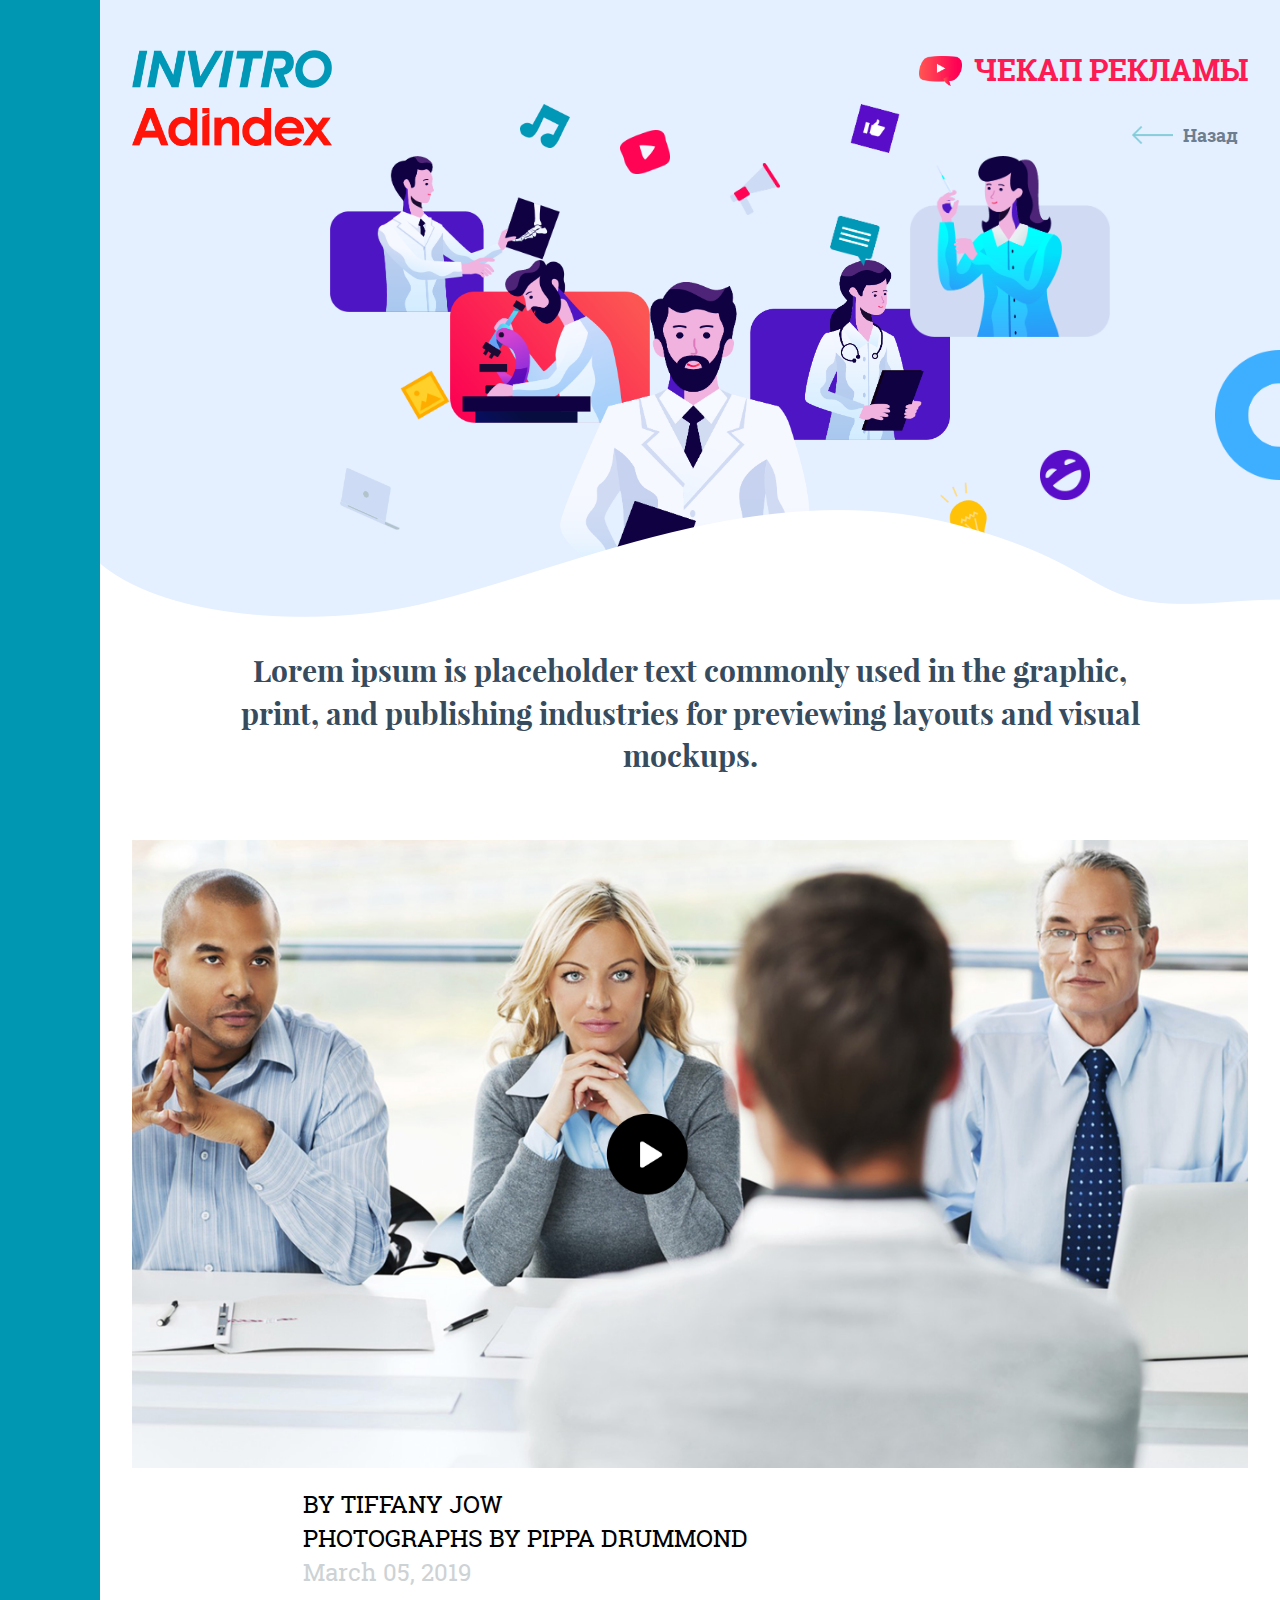
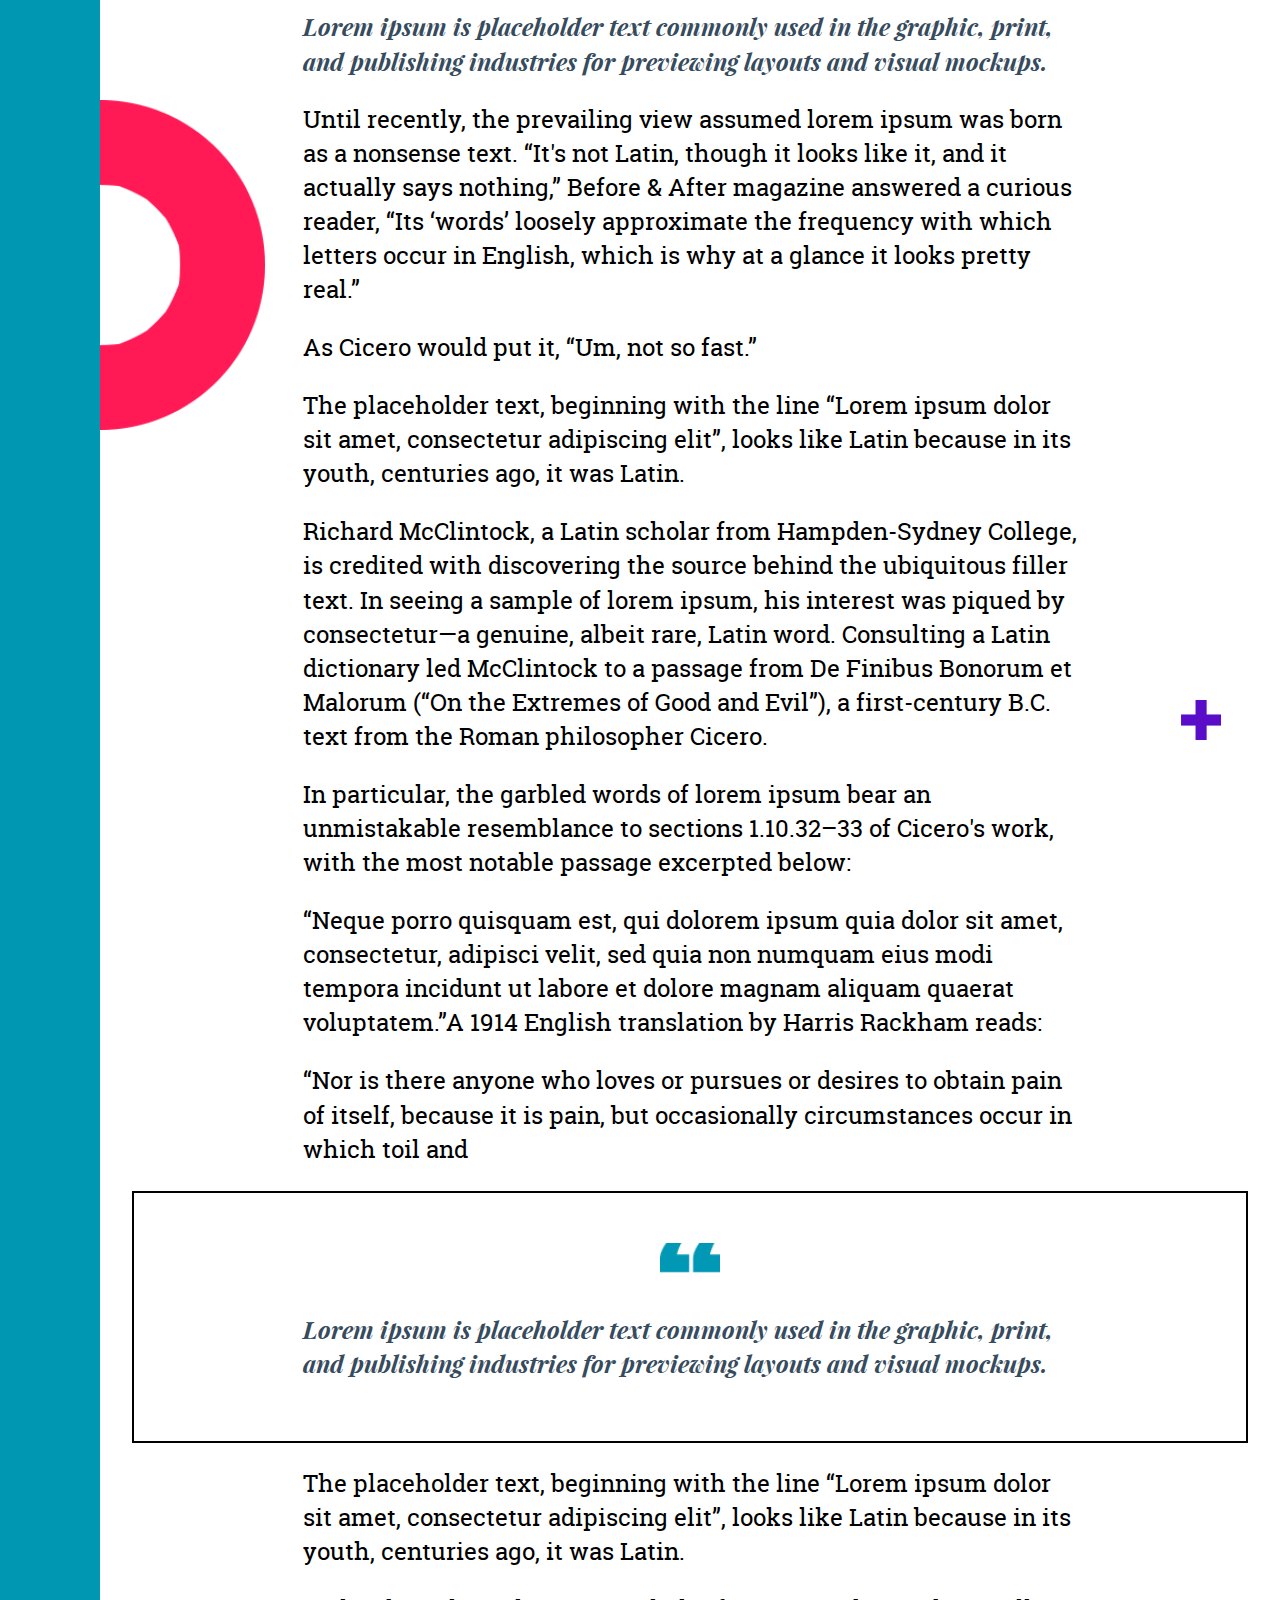
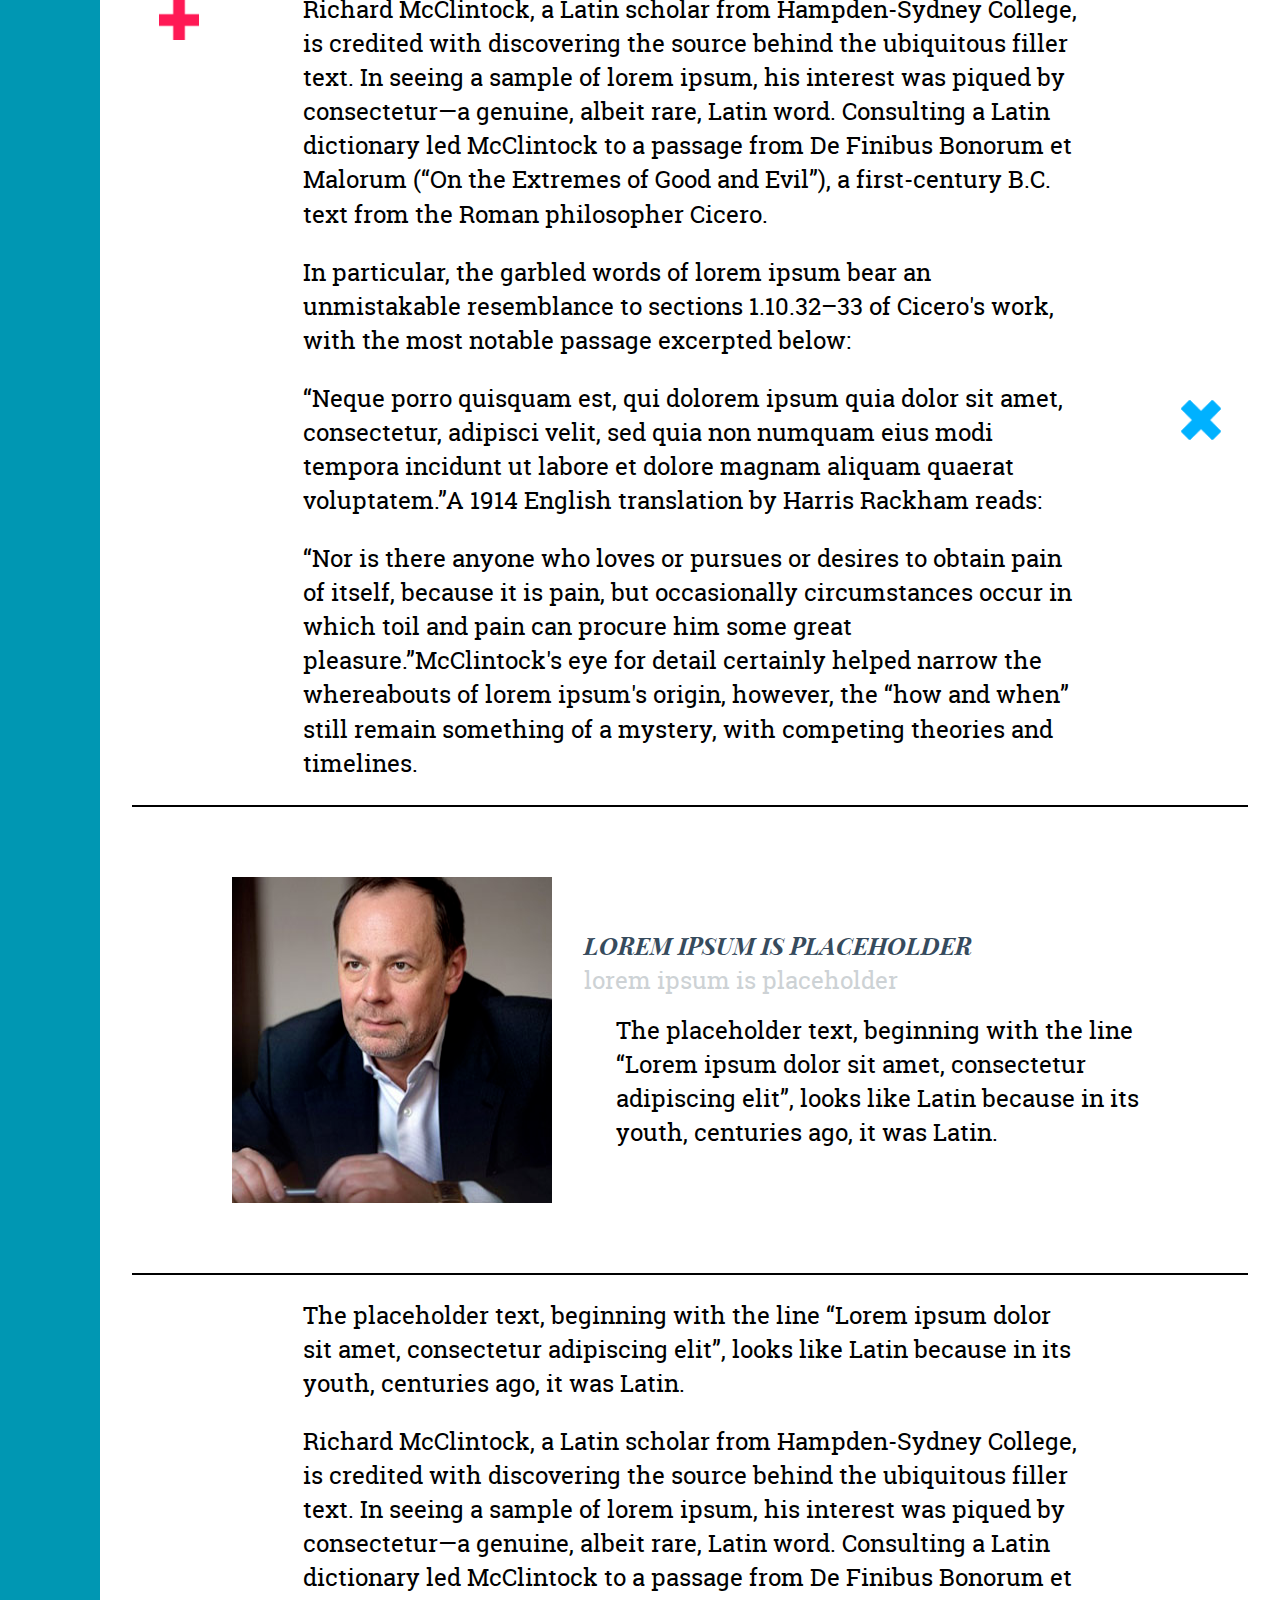
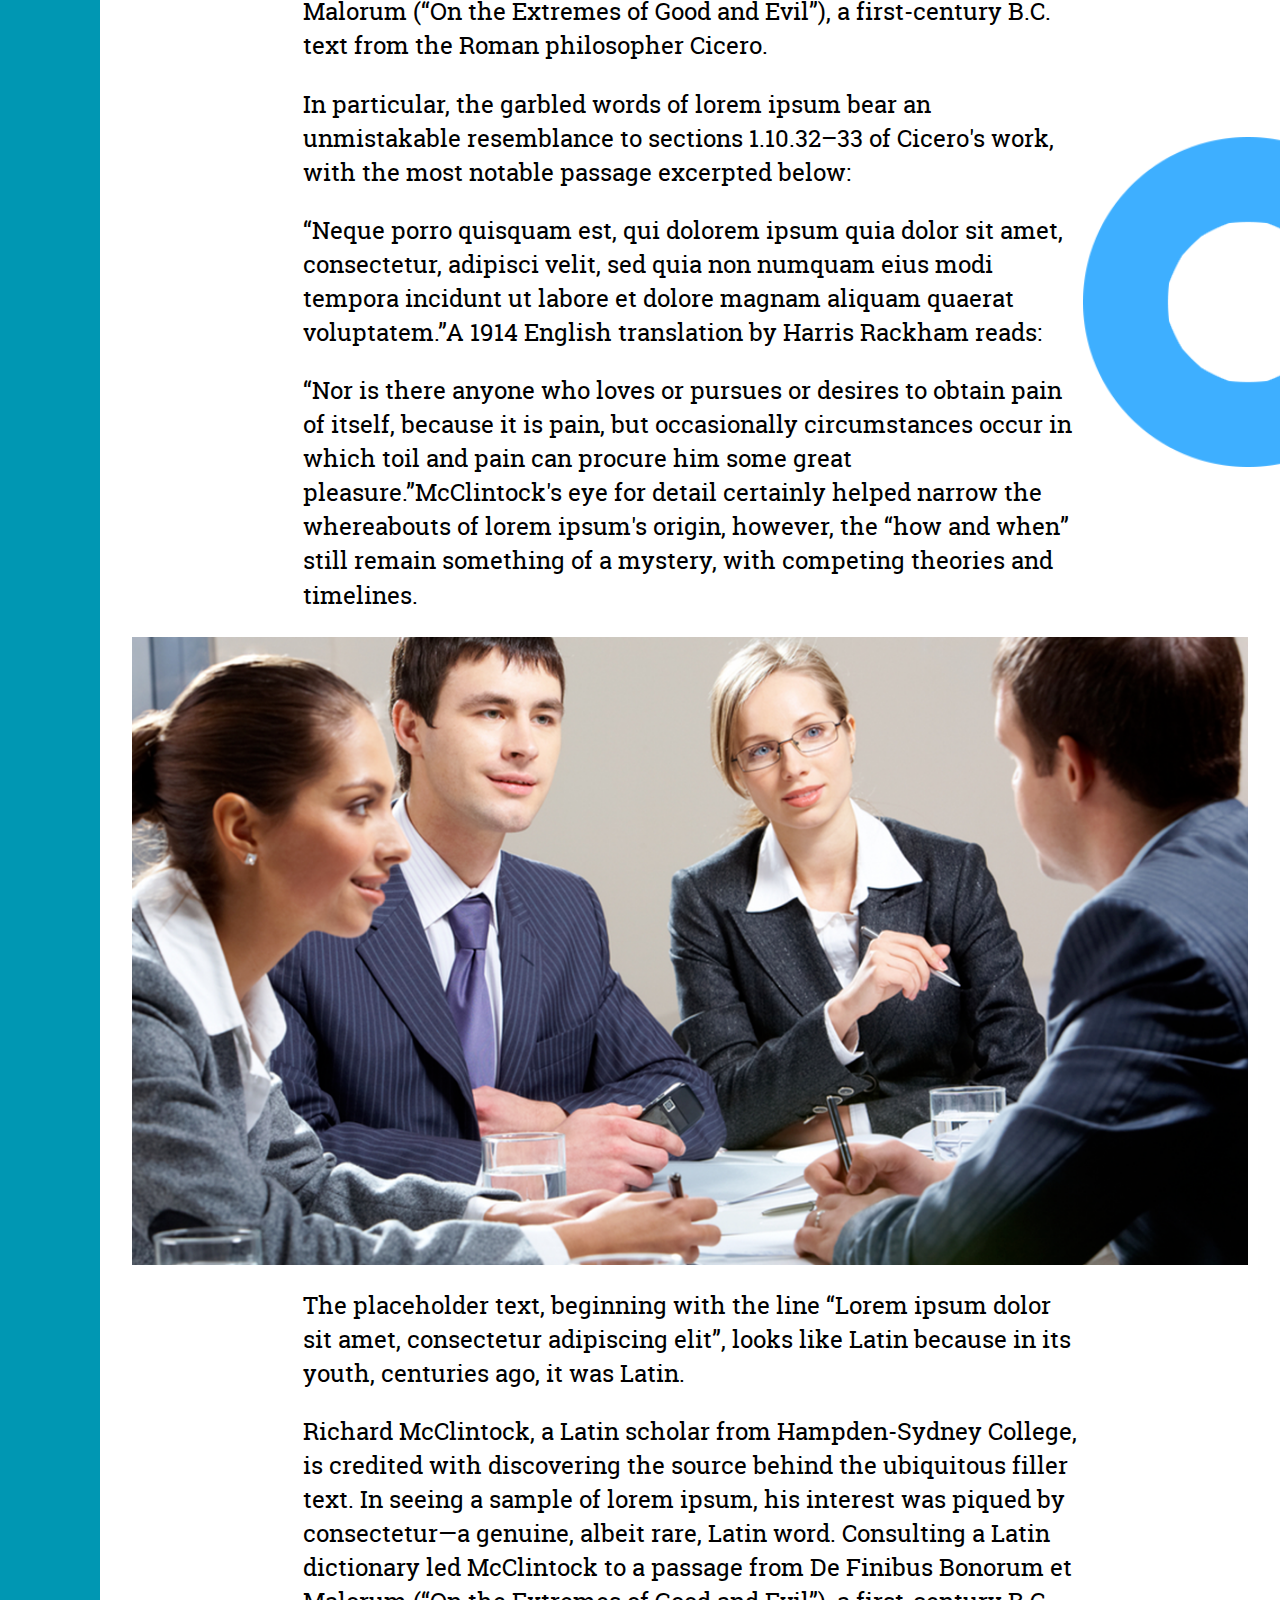
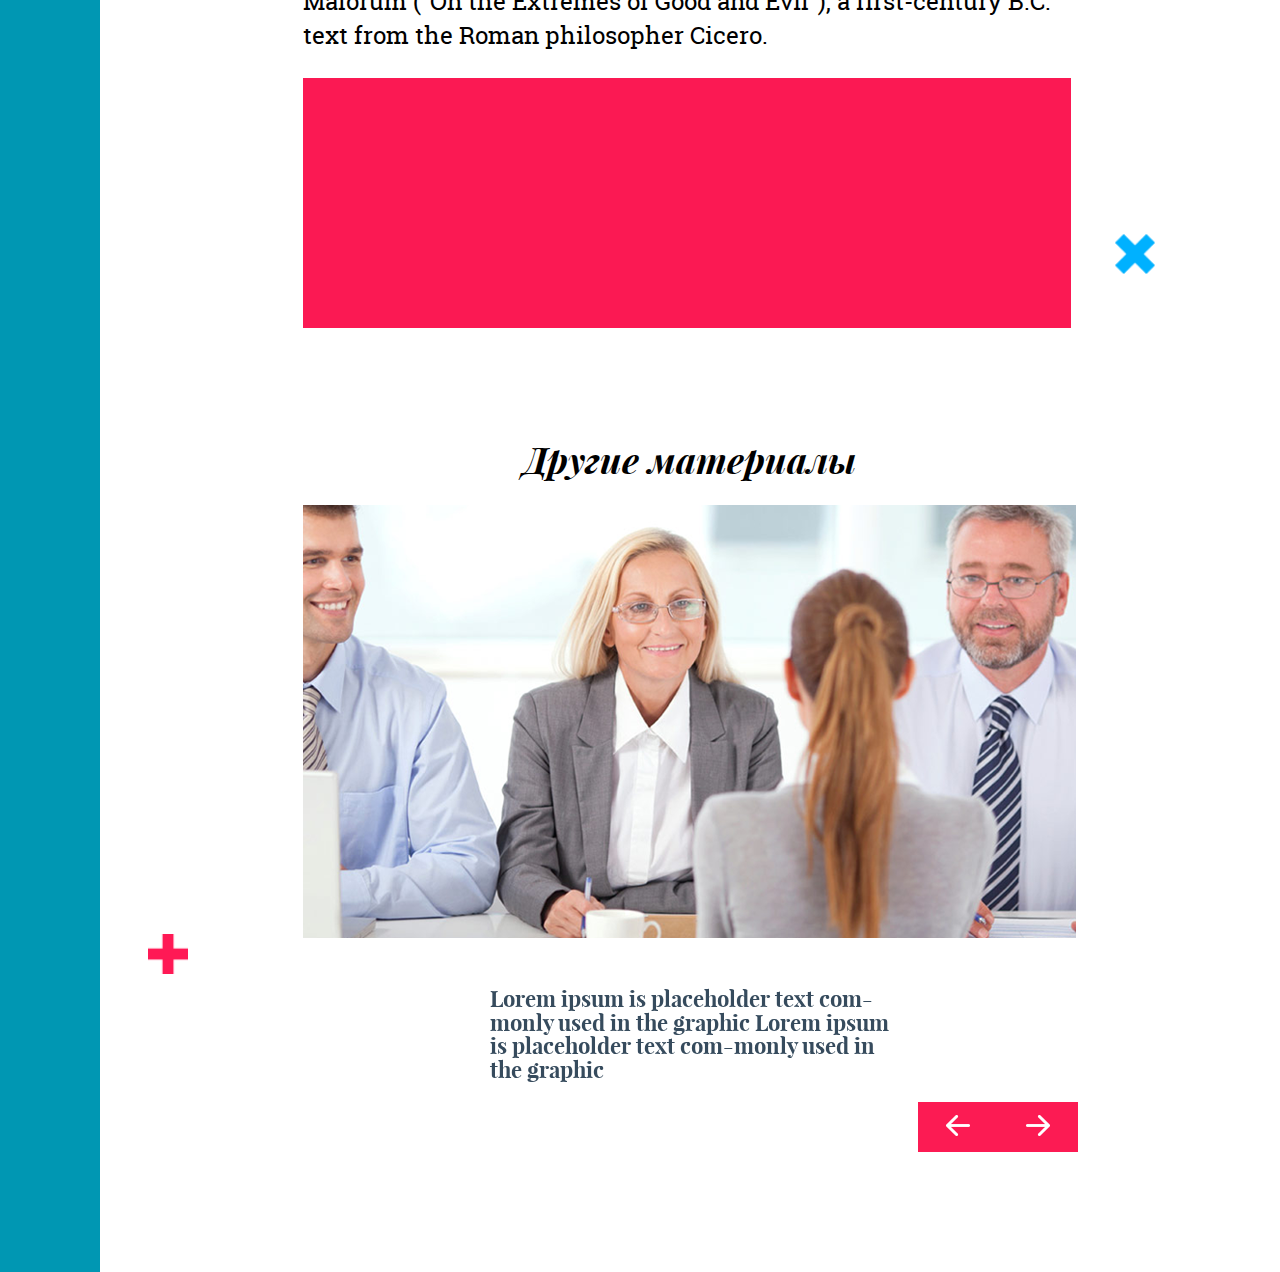
==== commit 4c56a403: "docs2" ====
--- a/docs/news.html
+++ b/docs/news.html
@@ -23,6 +23,7 @@
         <div class="content">
           <section class="section section-header">
             <div class="container container-header">
+              <div class="header-right"><a class="header__link-logo" href="https://www.invitro.ru/" target="_blank"><img class="header__link-img-logo" src="assets/images/invpic.png" alt="invitro"></a><a class="header__link-logo" href="https://adindex.ru/"><img class="header__link-img-logo" src="assets/images/adindex.png" alt="adindex"></a></div>
               <div class="header-left">
                 <div class="header__chk">  
                   <div class="chk__img-wr"> <img class="chk-img" src="assets/images/playred.png"></div>
@@ -33,7 +34,6 @@
                   <div class="backwards__shrt-text">Назад</div>
                 </div>
               </div>
-              <div class="header-right"><a class="header__link-logo" href="https://www.invitro.ru/" target="_blank"><img class="header__link-img-logo" src="assets/images/invpic.png" alt="invitro"></a><a class="header__link-logo" href="https://adindex.ru/"><img class="header__link-img-logo" src="assets/images/adindex.png" alt="adindex"></a></div>
             </div>
             <div class="parallax-header">
               <div class="parallax-header-layer1">
@@ -59,67 +59,71 @@
           <div class="section-news">
             <div class="container-news">
               <div class="headline_first">Lorem ipsum is placeholder text commonly used in the graphic, print, and publishing industries for previewing layouts and visual mockups. </div>
-              <div class="news__fancybox"><a class="news__fancybox__link group" href="https://www.youtube.com/watch?v=iaxVSQtSNzs&amp;autoplay=0&amp;feature=youtu.be"><img class="news__fancybox-image" src="assets/images/news/pic1.png">
-                  <div class="wr__icon-play"><img class="icon-play__img" src="assets/images/news/play.png"></div></a>
-                <div class="container-news__text">
-                  <div class="fancybox__descr">
-                    <div class="descr-name"> by tiffany jow</div>
-                    <div class="descr-photograph"> photographs by pippa drummond</div>
-                    <div class="descr-data">March 05, 2019</div>
+            </div>
+            <div class="overflow-hiddin">
+              <div class="container-news">  
+                <div class="news__fancybox"><a class="news__fancybox__link group" href="https://www.youtube.com/watch?v=iaxVSQtSNzs&amp;autoplay=0&amp;feature=youtu.be"><img class="news__fancybox-image" src="assets/images/news/pic1.png">
+                    <div class="wr__icon-play"><img class="icon-play__img" src="assets/images/news/play.png"></div></a>
+                  <div class="container-news__text">
+                    <div class="fancybox__descr">
+                      <div class="descr-name"> by tiffany jow</div>
+                      <div class="descr-photograph"> photographs by pippa drummond</div>
+                      <div class="descr-data">March 05, 2019</div>
+                    </div>
                   </div>
                 </div>
-              </div>
-              <div class="container-news__text">
-                <div class="headline_italic">Lorem ipsum is placeholder text commonly used in the graphic, print, and publishing industries for previewing layouts and visual mockups. </div>
-                <p>Until recently, the prevailing view assumed lorem ipsum was born as a nonsense text. “It's not Latin, though it looks like it, and it actually says nothing,” Before & After magazine answered a curious reader, “Its ‘words’ loosely approximate the frequency with which letters occur in English, which is why at a glance it looks pretty real.”</p>
-                <p>As Cicero would put it, “Um, not so fast.”</p>
-                <p>The placeholder text, beginning with the line “Lorem ipsum dolor sit amet, consectetur adipiscing elit”, looks like Latin because in its youth, centuries ago, it was Latin.</p>
-                <p>Richard McClintock, a Latin scholar from Hampden-Sydney College, is credited with discovering the source behind the ubiquitous filler text. In seeing a sample of lorem ipsum, his interest was piqued by consectetur—a genuine, albeit rare, Latin word. Consulting a Latin dictionary led McClintock to a passage from De Finibus Bonorum et Malorum (“On the Extremes of Good and Evil”), a first-century B.C. text from the Roman philosopher Cicero.</p>
-                <p>In particular, the garbled words of lorem ipsum bear an unmistakable resemblance to sections 1.10.32–33 of Cicero's work, with the most notable passage excerpted below:</p>
-                <p>“Neque porro quisquam est, qui dolorem ipsum quia dolor sit amet, consectetur, adipisci velit, sed quia non numquam eius modi tempora incidunt ut labore et dolore magnam aliquam quaerat voluptatem.”A 1914 English translation by Harris Rackham reads:</p>
-                <p>“Nor is there anyone who loves or pursues or desires to obtain pain of itself, because it is pain, but occasionally circumstances occur in which toil and </p>
-              </div>
-              <div class="news_box-frame">
                 <div class="container-news__text">
                   <div class="headline_italic">Lorem ipsum is placeholder text commonly used in the graphic, print, and publishing industries for previewing layouts and visual mockups. </div>
+                  <p>Until recently, the prevailing view assumed lorem ipsum was born as a nonsense text. “It's not Latin, though it looks like it, and it actually says nothing,” Before & After magazine answered a curious reader, “Its ‘words’ loosely approximate the frequency with which letters occur in English, which is why at a glance it looks pretty real.”</p>
+                  <p>As Cicero would put it, “Um, not so fast.”</p>
+                  <p>The placeholder text, beginning with the line “Lorem ipsum dolor sit amet, consectetur adipiscing elit”, looks like Latin because in its youth, centuries ago, it was Latin.</p>
+                  <p>Richard McClintock, a Latin scholar from Hampden-Sydney College, is credited with discovering the source behind the ubiquitous filler text. In seeing a sample of lorem ipsum, his interest was piqued by consectetur—a genuine, albeit rare, Latin word. Consulting a Latin dictionary led McClintock to a passage from De Finibus Bonorum et Malorum (“On the Extremes of Good and Evil”), a first-century B.C. text from the Roman philosopher Cicero.</p>
+                  <p>In particular, the garbled words of lorem ipsum bear an unmistakable resemblance to sections 1.10.32–33 of Cicero's work, with the most notable passage excerpted below:</p>
+                  <p>“Neque porro quisquam est, qui dolorem ipsum quia dolor sit amet, consectetur, adipisci velit, sed quia non numquam eius modi tempora incidunt ut labore et dolore magnam aliquam quaerat voluptatem.”A 1914 English translation by Harris Rackham reads:</p>
+                  <p>“Nor is there anyone who loves or pursues or desires to obtain pain of itself, because it is pain, but occasionally circumstances occur in which toil and </p>
                 </div>
-              </div>
-              <div class="container-news__text">   
-                <p>The placeholder text, beginning with the line “Lorem ipsum dolor sit amet, consectetur adipiscing elit”, looks like Latin because in its youth, centuries ago, it was Latin.</p>
-                <p>Richard McClintock, a Latin scholar from Hampden-Sydney College, is credited with discovering the source behind the ubiquitous filler text. In seeing a sample of lorem ipsum, his interest was piqued by consectetur—a genuine, albeit rare, Latin word. Consulting a Latin dictionary led McClintock to a passage from De Finibus Bonorum et Malorum (“On the Extremes of Good and Evil”), a first-century B.C. text from the Roman philosopher Cicero.</p>
-                <p>In particular, the garbled words of lorem ipsum bear an unmistakable resemblance to sections 1.10.32–33 of Cicero's work, with the most notable passage excerpted below:</p>
-                <p>“Neque porro quisquam est, qui dolorem ipsum quia dolor sit amet, consectetur, adipisci velit, sed quia non numquam eius modi tempora incidunt ut labore et dolore magnam aliquam quaerat voluptatem.”A 1914 English translation by Harris Rackham reads:</p>
-                <p>“Nor is there anyone who loves or pursues or desires to obtain pain of itself, because it is pain, but occasionally circumstances occur in which toil and pain can procure him some great pleasure.”McClintock's eye for detail certainly helped narrow the whereabouts of lorem ipsum's origin, however, the “how and when” still remain something of a mystery, with competing theories and timelines.</p>
-              </div>
-              <div class="news_box-border-t-b"> 
-                <div class="news_box-left margin-r"><img class="news_box-img" src="assets/images/news/man.png"></div>
-                <div class="news_box-right">
-                  <div class="headline_uppercase">Lorem ipsum is placeholder</div>
-                  <div class="descr-data">lorem ipsum is placeholder</div>
-                  <div class="news_box-text padding-l">The placeholder text, beginning with the line “Lorem ipsum dolor sit amet, consectetur adipiscing elit”, looks like Latin because in its youth, centuries ago, it was Latin.</div>
+                <div class="news_box-frame">
+                  <div class="container-news__text">
+                    <div class="headline_italic">Lorem ipsum is placeholder text commonly used in the graphic, print, and publishing industries for previewing layouts and visual mockups. </div>
+                  </div>
                 </div>
-              </div>
-              <div class="container-news__text"> 
-                <p>The placeholder text, beginning with the line “Lorem ipsum dolor sit amet, consectetur adipiscing elit”, looks like Latin because in its youth, centuries ago, it was Latin.</p>
-                <p>Richard McClintock, a Latin scholar from Hampden-Sydney College, is credited with discovering the source behind the ubiquitous filler text. In seeing a sample of lorem ipsum, his interest was piqued by consectetur—a genuine, albeit rare, Latin word. Consulting a Latin dictionary led McClintock to a passage from De Finibus Bonorum et Malorum (“On the Extremes of Good and Evil”), a first-century B.C. text from the Roman philosopher Cicero.</p>
-                <p>In particular, the garbled words of lorem ipsum bear an unmistakable resemblance to sections 1.10.32–33 of Cicero's work, with the most notable passage excerpted below:</p>
-                <p>“Neque porro quisquam est, qui dolorem ipsum quia dolor sit amet, consectetur, adipisci velit, sed quia non numquam eius modi tempora incidunt ut labore et dolore magnam aliquam quaerat voluptatem.”A 1914 English translation by Harris Rackham reads:</p>
-                <p>“Nor is there anyone who loves or pursues or desires to obtain pain of itself, because it is pain, but occasionally circumstances occur in which toil and pain can procure him some great pleasure.”McClintock's eye for detail certainly helped narrow the whereabouts of lorem ipsum's origin, however, the “how and when” still remain something of a mystery, with competing theories and timelines.</p>
-              </div>
-              <div class="news_pic-wr"><img class="news_pic-img" src="assets/images/news/pic.png"></div>
-              <div class="container-news__text"> 
-                <p>The placeholder text, beginning with the line “Lorem ipsum dolor sit amet, consectetur adipiscing elit”, looks like Latin because in its youth, centuries ago, it was Latin.</p>
-                <p>Richard McClintock, a Latin scholar from Hampden-Sydney College, is credited with discovering the source behind the ubiquitous filler text. In seeing a sample of lorem ipsum, his interest was piqued by consectetur—a genuine, albeit rare, Latin word. Consulting a Latin dictionary led McClintock to a passage from De Finibus Bonorum et Malorum (“On the Extremes of Good and Evil”), a first-century B.C. text from the Roman philosopher Cicero.</p>
-                <div class="news_baner-wr"><img class="news_baner-img" src="assets/images/news/baner.png"></div>
-                <div class="other-materials">
-                  <div class="other-materials_shrt-text">Другие материалы</div>
-                  <div class="slider-news">
-                    <div class="slider-item"><a class="slider-link__wr-img" href="#"><img class="slider-news-img" src="assets/images/pick.png"></a><a class="slider_title" href="#">Lorem ipsum is placeholder  text com-monly used in the graphic Lorem ipsum is placeholder  text com-monly used in the graphic</a></div>
-                    <div class="slider-item"><a class="slider-link__wr-img" href="#"><img class="slider-news-img" src="assets/images/pick.png"></a><a class="slider_title" href="#">Lorem ipsum is placeholder  text com-monly used in the graphic Lorem ipsum is placeholder  text com-monly used in the graphic</a></div>
-                    <div class="slider-item"><a class="slider-link__wr-img" href="#"><img class="slider-news-img" src="assets/images/pick.png"></a><a class="slider_title" href="#">Lorem ipsum is placeholder  text com-monly used in the graphic Lorem ipsum is placeholder  text com-monly used in the graphic</a></div>
-                    <div class="slider-item"><a class="slider-link__wr-img" href="#"><img class="slider-news-img" src="assets/images/pick.png"></a><a class="slider_title" href="#">Lorem ipsum is placeholder  text com-monly used in the graphic Lorem ipsum is placeholder  text com-monly used in the graphic</a></div>
-                    <div class="slider-item"><a class="slider-link__wr-img" href="#"><img class="slider-news-img" src="assets/images/pick.png"></a><a class="slider_title" href="#">Lorem ipsum is placeholder  text com-monly used in the graphic Lorem ipsum is placeholder  text com-monly used in the graphic</a></div>
-                    <div class="slider-item"><a class="slider-link__wr-img" href="#"><img class="slider-news-img" src="assets/images/pick.png"></a><a class="slider_title" href="#">Lorem ipsum is placeholder  text com-monly used in the graphic Lorem ipsum is placeholder  text com-monly used in the graphic</a></div>
+                <div class="container-news__text">   
+                  <p>The placeholder text, beginning with the line “Lorem ipsum dolor sit amet, consectetur adipiscing elit”, looks like Latin because in its youth, centuries ago, it was Latin.</p>
+                  <p>Richard McClintock, a Latin scholar from Hampden-Sydney College, is credited with discovering the source behind the ubiquitous filler text. In seeing a sample of lorem ipsum, his interest was piqued by consectetur—a genuine, albeit rare, Latin word. Consulting a Latin dictionary led McClintock to a passage from De Finibus Bonorum et Malorum (“On the Extremes of Good and Evil”), a first-century B.C. text from the Roman philosopher Cicero.</p>
+                  <p>In particular, the garbled words of lorem ipsum bear an unmistakable resemblance to sections 1.10.32–33 of Cicero's work, with the most notable passage excerpted below:</p>
+                  <p>“Neque porro quisquam est, qui dolorem ipsum quia dolor sit amet, consectetur, adipisci velit, sed quia non numquam eius modi tempora incidunt ut labore et dolore magnam aliquam quaerat voluptatem.”A 1914 English translation by Harris Rackham reads:</p>
+                  <p>“Nor is there anyone who loves or pursues or desires to obtain pain of itself, because it is pain, but occasionally circumstances occur in which toil and pain can procure him some great pleasure.”McClintock's eye for detail certainly helped narrow the whereabouts of lorem ipsum's origin, however, the “how and when” still remain something of a mystery, with competing theories and timelines.</p>
+                </div>
+                <div class="news_box-border-t-b"> 
+                  <div class="news_box-left margin-r"><img class="news_box-img" src="assets/images/news/man.png"></div>
+                  <div class="news_box-right">
+                    <div class="headline_uppercase">Lorem ipsum is placeholder</div>
+                    <div class="descr-data">lorem ipsum is placeholder</div>
+                    <div class="news_box-text padding-l">The placeholder text, beginning with the line “Lorem ipsum dolor sit amet, consectetur adipiscing elit”, looks like Latin because in its youth, centuries ago, it was Latin.</div>
+                  </div>
+                </div>
+                <div class="container-news__text"> 
+                  <p>The placeholder text, beginning with the line “Lorem ipsum dolor sit amet, consectetur adipiscing elit”, looks like Latin because in its youth, centuries ago, it was Latin.</p>
+                  <p>Richard McClintock, a Latin scholar from Hampden-Sydney College, is credited with discovering the source behind the ubiquitous filler text. In seeing a sample of lorem ipsum, his interest was piqued by consectetur—a genuine, albeit rare, Latin word. Consulting a Latin dictionary led McClintock to a passage from De Finibus Bonorum et Malorum (“On the Extremes of Good and Evil”), a first-century B.C. text from the Roman philosopher Cicero.</p>
+                  <p>In particular, the garbled words of lorem ipsum bear an unmistakable resemblance to sections 1.10.32–33 of Cicero's work, with the most notable passage excerpted below:</p>
+                  <p>“Neque porro quisquam est, qui dolorem ipsum quia dolor sit amet, consectetur, adipisci velit, sed quia non numquam eius modi tempora incidunt ut labore et dolore magnam aliquam quaerat voluptatem.”A 1914 English translation by Harris Rackham reads:</p>
+                  <p>“Nor is there anyone who loves or pursues or desires to obtain pain of itself, because it is pain, but occasionally circumstances occur in which toil and pain can procure him some great pleasure.”McClintock's eye for detail certainly helped narrow the whereabouts of lorem ipsum's origin, however, the “how and when” still remain something of a mystery, with competing theories and timelines.</p>
+                </div>
+                <div class="news_pic-wr"><img class="news_pic-img" src="assets/images/news/pic.png"></div>
+                <div class="container-news__text"> 
+                  <p>The placeholder text, beginning with the line “Lorem ipsum dolor sit amet, consectetur adipiscing elit”, looks like Latin because in its youth, centuries ago, it was Latin.</p>
+                  <p>Richard McClintock, a Latin scholar from Hampden-Sydney College, is credited with discovering the source behind the ubiquitous filler text. In seeing a sample of lorem ipsum, his interest was piqued by consectetur—a genuine, albeit rare, Latin word. Consulting a Latin dictionary led McClintock to a passage from De Finibus Bonorum et Malorum (“On the Extremes of Good and Evil”), a first-century B.C. text from the Roman philosopher Cicero.</p>
+                  <div class="news_baner-wr"><img class="news_baner-img" src="assets/images/news/baner.png"></div>
+                  <div class="other-materials">
+                    <div class="other-materials_shrt-text">Другие материалы</div>
+                    <div class="slider-news">
+                      <div class="slider-item"><a class="slider-link__wr-img" href="#"><img class="slider-news-img" src="assets/images/pick.png"></a><a class="slider_title" href="#">Lorem ipsum is placeholder  text com-monly used in the graphic Lorem ipsum is placeholder  text com-monly used in the graphic</a></div>
+                      <div class="slider-item"><a class="slider-link__wr-img" href="#"><img class="slider-news-img" src="assets/images/pick.png"></a><a class="slider_title" href="#">Lorem ipsum is placeholder  text com-monly used in the graphic Lorem ipsum is placeholder  text com-monly used in the graphic</a></div>
+                      <div class="slider-item"><a class="slider-link__wr-img" href="#"><img class="slider-news-img" src="assets/images/pick.png"></a><a class="slider_title" href="#">Lorem ipsum is placeholder  text com-monly used in the graphic Lorem ipsum is placeholder  text com-monly used in the graphic</a></div>
+                      <div class="slider-item"><a class="slider-link__wr-img" href="#"><img class="slider-news-img" src="assets/images/pick.png"></a><a class="slider_title" href="#">Lorem ipsum is placeholder  text com-monly used in the graphic Lorem ipsum is placeholder  text com-monly used in the graphic</a></div>
+                      <div class="slider-item"><a class="slider-link__wr-img" href="#"><img class="slider-news-img" src="assets/images/pick.png"></a><a class="slider_title" href="#">Lorem ipsum is placeholder  text com-monly used in the graphic Lorem ipsum is placeholder  text com-monly used in the graphic</a></div>
+                      <div class="slider-item"><a class="slider-link__wr-img" href="#"><img class="slider-news-img" src="assets/images/pick.png"></a><a class="slider_title" href="#">Lorem ipsum is placeholder  text com-monly used in the graphic Lorem ipsum is placeholder  text com-monly used in the graphic</a></div>
+                    </div>
                   </div>
                 </div>
               </div>
--- a/docs/assets/styles/app.min.css
+++ b/docs/assets/styles/app.min.css
@@ -1,2 +1,2 @@
-@charset 'UTF-8';body,html{height:auto}*,::after,::before,legend{-webkit-box-sizing:border-box}button,hr,input{overflow:visible}progress,sub,sup{vertical-align:baseline}.section,.slick-dots,.wrapper,body{width:100%}.maincontent,.section,.wrapper,body,sub,sup{position:relative}.fancybox-infobar,.slick-slider{-webkit-touch-callout:none;-ms-user-select:none}.fancybox-container,.fancybox-thumbs,.fancybox-thumbs__list a,.slick-slider{-webkit-tap-highlight-color:transparent}.fancybox-thumbs__list,.slick-dots,li,ul{list-style:none}.slick-dots li button:before,.slick-next:before,.slick-prev:before,body{-webkit-font-smoothing:antialiased;-moz-osx-font-smoothing:grayscale}@font-face{font-family:robotoSlabBold;src:url(../fonts/roboto/slab/robotoslab-bold-webfont.woff2) format('woff2'),url(../fonts/roboto/slab/robotoslab-bold-webfont.woff) format('woff');font-weight:400;font-style:normal}@font-face{font-family:robotoSlabRegular;src:url(../fonts/roboto/slab/robotoslab-regular-webfont.woff2) format('woff2'),url(../fonts/roboto/slab/robotoslab-regular-webfont.woff) format('woff');font-weight:400;font-style:normal}@font-face{font-family:playfairDisplayBold;src:url(../fonts/playfair/playfairdisplay-bold-webfont.woff2) format('woff2'),url(../fonts/playfair/playfairdisplay-bold-webfont.woff) format('woff');font-weight:400;font-style:normal}@font-face{font-family:playfairDisplayRegular;src:url(../fonts/playfair/playfairdisplay-regular-webfont.woff2) format('woff2'),url(../fonts/playfair/playfairdisplay-regular-webfont.woff) format('woff');font-weight:400;font-style:normal}@font-face{font-family:playfairDisplayboldItalic;src:url(../fonts/playfair/playfairdisplay-bolditalic-webfont.woff2) format('woff2'),url(../fonts/playfair/playfairdisplay-bolditalic-webfont.woff) format('woff');font-weight:400;font-style:normal}@font-face{font-family:playfairDisplayItalic;src:url(../fonts/playfair/playfairdisplay-italic-webfont.woff2) format('woff2'),url(../fonts/playfair/playfairdisplay-italic-webfont.woff) format('woff');font-weight:400;font-style:normal}@media screen and (max-width:1200px){html{font-style:16px}}@media screen and (max-width:992px){html{font-style:15px}}@media screen and (max-width:768px){html{font-style:14px}}body{margin:0;padding:0;font-size:16px;font-family:Arial,Helvetica,sans-serif;line-height:1.42;color:#000}h1,h2,h3{margin:0;padding:0;font-weight:400}*,::after,::before{box-sizing:border-box}ul{margin:0;padding:0}hr{-webkit-box-sizing:content-box;box-sizing:content-box;height:0}code,kbd,pre,samp{font-family:monospace,monospace;font-size:1em}a{background-color:transparent;cursor:pointer;text-decoration:none}a:focus{outline:0}abbr[title]{border-bottom:none;-webkit-text-decoration:underline dotted;text-decoration:underline dotted}b,strong{font-weight:bolder}small{font-size:80%}sub,sup{font-size:75%;line-height:0}sub{bottom:-.25em}sup{top:-.5em}img{border-style:none}button,input,optgroup,select,textarea{font-family:inherit;font-size:100%;line-height:1.15;margin:0}button,select{text-transform:none}[type=submit],[type=button],[type=reset],button{-webkit-appearance:button}[type=submit]::-moz-focus-inner,[type=button]::-moz-focus-inner,[type=reset]::-moz-focus-inner,button::-moz-focus-inner{border-style:none;padding:0}[type=submit]:-moz-focusring,[type=button]:-moz-focusring,[type=reset]:-moz-focusring,button:-moz-focusring{outline:ButtonText dotted 1px}fieldset{padding:.35em .75em .625em}legend{box-sizing:border-box;color:inherit;display:table;max-width:100%;padding:0;white-space:normal}.container,.container-home{margin:0 auto;max-width:1920px}textarea{overflow:auto}.slick-list,body.compensate-for-scrollbar{overflow:hidden}[type=checkbox],[type=radio]{-webkit-box-sizing:border-box;box-sizing:border-box;padding:0}[type=number]::-webkit-inner-spin-button,[type=number]::-webkit-outer-spin-button{height:auto}[type=search]{-webkit-appearance:textfield;outline-offset:-2px}[type=search]::-webkit-search-decoration{-webkit-appearance:none}details{display:block}summary{display:list-item}[hidden],template{display:none}.container,.maincontent{display:-webkit-box;display:-webkit-flex;display:-ms-flexbox}.maincontent{display:flex}@media screen and (max-width:480px){html{font-style:13px}.maincontent{display:block}}.section{height:auto}.content{width:-webkit-calc(100% - 100px);width:calc(100% - 100px);-webkit-box-sizing:content-box;box-sizing:content-box}@media screen and (max-width:1200px){.maincontent{display:block}.content{width:100%}}.container{padding-left:32px;padding-right:32px;padding-top:70px;display:flex;-webkit-box-pack:justify;-webkit-justify-content:space-between;-ms-flex-pack:justify;justify-content:space-between}.between,.container-header,.logo-flex{-webkit-box-pack:justify}@media screen and (max-width:1400px){.container{max-width:1400px;width:100%}}@media screen and (max-width:1200px){.container{max-width:1200px;width:100%}}@media screen and (max-width:992px){.container{max-width:992px;width:100%}}@media screen and (max-width:768px){.container{max-width:768px;width:100%}}@media screen and (max-width:480px){.container{max-width:480px;width:100%;padding-left:16px;padding-right:16px}}@media screen and (max-width:320px){.container{min-width:320px}}.flex-992{display:-webkit-box;display:-webkit-flex;display:-ms-flexbox;display:flex}@media screen and (max-width:992px){.flex-992{display:block}}.flex-768,.logo-flex,.share__social{display:-webkit-box}.flex-768{display:-webkit-flex;display:-ms-flexbox;display:flex}.between{-webkit-justify-content:space-between;-ms-flex-pack:justify;justify-content:space-between}.aline-items-center,.checkup-item,.slider-home{-webkit-box-align:center}.aline-items-center{-webkit-align-items:center;-ms-flex-align:center;align-items:center}.mt-gap{margin-top:32px}.mt-70{margin-top:70px}.mt-100{margin-top:100px}.fix-widt70{width:70%}@media screen and (max-width:768px){.flex-768{display:block}.mt-gap_mob{margin-top:16px}.fix-widt70{width:100%}}.fix-widt50{width:50%}@media screen and (max-width:768px){.fix-widt50{width:100%}}.fix-widt49{width:49%}@media screen and (max-width:768px){.fix-widt49{width:100%}}.fix-widt30{width:30%}.float-r{float:right;margin-left:32px}@media screen and (max-width:768px){.fix-widt30{width:100%}.float-r{float:none;margin-left:0}}.float-l{float:left;margin-right:32px}@media screen and (max-width:768px){.float-l{float:none;margin-right:0}}.txt-center{text-align:center}.clearfix::after{content:"";display:table;clear:both}.fancybox-slide::before,.fancybox-thumbs__list a::before,.section-first:after,.section-first:before,.slick-track:after,.slick-track:before{content:''}.slick-list,.slick-slider,.slick-track{position:relative;display:block}.slick-slider{-webkit-box-sizing:border-box;box-sizing:border-box;-webkit-user-select:none;-moz-user-select:none;user-select:none;-khtml-user-select:none;-ms-touch-action:pan-y;touch-action:pan-y}.slick-list{margin:0;padding:0}.slick-list:focus{outline:0}.slick-list.dragging{cursor:pointer;cursor:hand}.slick-slider .slick-list,.slick-slider .slick-track{-webkit-transform:translate3d(0,0,0);-ms-transform:translate3d(0,0,0);transform:translate3d(0,0,0)}.slick-track{top:0;left:0;margin-left:auto;margin-right:auto}.slick-track:after,.slick-track:before{display:table}.slick-track:after{clear:both}.slick-loading .slick-track{visibility:hidden}.slick-slide{display:none;float:left;height:100%;min-height:1px}[dir=rtl] .slick-slide{float:right}.slick-slide img{display:block}.slick-slide.slick-loading img{display:none}.slick-slide.dragging img{pointer-events:none}.slick-initialized .slick-slide{display:block}.slick-loading .slick-slide{visibility:hidden}.slick-vertical .slick-slide{display:block;height:auto;border:1px solid transparent}.slick-arrow.slick-hidden{display:none}.slick-loading .slick-list{background:url(../images/ajax-loader.gif) center center no-repeat #fff}@font-face{font-family:slick;font-weight:400;font-style:normal;src:url(../fonts/slick.eot);src:url(../fonts/slick.eot?#iefix) format('embedded-opentype'),url(../fonts/slick.woff) format('woff'),url(../fonts/slick.ttf) format('truetype'),url(../fonts/slick.svg#slick) format('svg')}.slick-next,.slick-prev{font-size:0;line-height:0;position:absolute;top:50%;display:block;width:20px;height:20px;padding:0;-webkit-transform:translate(0,-50%);-ms-transform:translate(0,-50%);transform:translate(0,-50%);cursor:pointer;color:transparent;border:none;outline:0;background:0 0}.slick-next:focus,.slick-next:hover,.slick-prev:focus,.slick-prev:hover{color:transparent;outline:0;background:0 0}.slick-next:focus:before,.slick-next:hover:before,.slick-prev:focus:before,.slick-prev:hover:before{opacity:1}.slick-next.slick-disabled:before,.slick-prev.slick-disabled:before{opacity:.25}.slick-next:before,.slick-prev:before{font-family:slick;font-size:20px;line-height:1;opacity:.75;color:#fff}.slick-prev{left:-25px}[dir=rtl] .slick-prev{right:-25px;left:auto}.slick-prev:before{content:'←'}.slick-next:before,[dir=rtl] .slick-prev:before{content:'→'}.slick-next{right:-25px}[dir=rtl] .slick-next{right:auto;left:-25px}[dir=rtl] .slick-next:before{content:'←'}.slick-dotted.slick-slider{margin-bottom:30px}.slick-dots{position:absolute;bottom:-25px;display:block;padding:0;margin:0;text-align:center}.slick-dots li{position:relative;display:inline-block;width:20px;height:20px;margin:0 5px;padding:0;cursor:pointer}.slick-dots li button{font-size:0;line-height:0;display:block;width:20px;height:20px;padding:5px;cursor:pointer;color:transparent;border:0;outline:0;background:0 0}.slick-dots li button:focus,.slick-dots li button:hover{outline:0}.slick-dots li button:focus:before,.slick-dots li button:hover:before{opacity:1}.slick-dots li button:before{font-family:slick;font-size:6px;line-height:20px;position:absolute;top:0;left:0;width:20px;height:20px;content:'•';text-align:center;opacity:.25;color:#000}.slick-dots li.slick-active button:before{opacity:.75;color:#000}.fancybox-outer,.fancybox-thumbs{-webkit-overflow-scrolling:touch}.fancybox-active{height:auto}.fancybox-is-hidden{left:-9999px;margin:0;position:absolute!important;top:-9999px;visibility:hidden}.fancybox-container{-webkit-backface-visibility:hidden;height:100%;left:0;outline:0;position:fixed;top:0;-ms-touch-action:manipulation;touch-action:manipulation;-webkit-transform:translateZ(0);transform:translateZ(0);width:100%;z-index:99992}.fancybox-container *{-webkit-box-sizing:border-box;box-sizing:border-box}.fancybox-bg,.fancybox-inner,.fancybox-outer,.fancybox-stage{bottom:0;left:0;position:absolute;right:0;top:0}.fancybox-outer{overflow-y:auto}.fancybox-bg{background:#1e1e1e;opacity:0;-webkit-transition-duration:inherit;-o-transition-duration:inherit;transition-duration:inherit;-webkit-transition-property:opacity;-o-transition-property:opacity;transition-property:opacity;-webkit-transition-timing-function:cubic-bezier(.47,0,.74,.71);-o-transition-timing-function:cubic-bezier(.47,0,.74,.71);transition-timing-function:cubic-bezier(.47,0,.74,.71)}.fancybox-is-open .fancybox-bg{opacity:.9;-webkit-transition-timing-function:cubic-bezier(.22,.61,.36,1);-o-transition-timing-function:cubic-bezier(.22,.61,.36,1);transition-timing-function:cubic-bezier(.22,.61,.36,1)}.fancybox-caption,.fancybox-infobar,.fancybox-navigation .fancybox-button,.fancybox-toolbar{direction:ltr;opacity:0;position:absolute;-webkit-transition:opacity .25s ease,visibility 0s ease .25s;-o-transition:opacity .25s ease,visibility 0s ease .25s;transition:opacity .25s ease,visibility 0s ease .25s;visibility:hidden;z-index:99997}.fancybox-show-caption .fancybox-caption,.fancybox-show-infobar .fancybox-infobar,.fancybox-show-nav .fancybox-navigation .fancybox-button,.fancybox-show-toolbar .fancybox-toolbar{opacity:1;-webkit-transition:opacity .25s ease 0s,visibility 0s ease 0s;-o-transition:opacity .25s ease 0s,visibility 0s ease 0s;transition:opacity .25s ease 0s,visibility 0s ease 0s;visibility:visible}.fancybox-infobar{color:#ccc;font-size:13px;-webkit-font-smoothing:subpixel-antialiased;height:44px;left:0;line-height:44px;min-width:44px;mix-blend-mode:difference;padding:0 10px;pointer-events:none;top:0;-webkit-user-select:none;-moz-user-select:none;user-select:none}.fancybox-toolbar{right:0;top:0}.fancybox-stage{direction:ltr;overflow:visible;-webkit-transform:translateZ(0);transform:translateZ(0);z-index:99994}.fancybox-is-open .fancybox-stage{overflow:hidden}.fancybox-slide{-webkit-backface-visibility:hidden;display:none;height:100%;left:0;outline:0;overflow:auto;-webkit-overflow-scrolling:touch;padding:44px;position:absolute;text-align:center;top:0;-webkit-transition-property:opacity,-webkit-transform;-o-transition-property:transform,opacity;transition-property:transform,opacity;transition-property:transform,opacity,-webkit-transform;white-space:normal;width:100%;z-index:99994}.fancybox-slide::before{display:inline-block;font-size:0;height:100%;vertical-align:middle;width:0}.fancybox-is-sliding .fancybox-slide,.fancybox-slide--current,.fancybox-slide--next,.fancybox-slide--previous{display:block}.fancybox-slide--image{overflow:hidden;padding:44px 0}.fancybox-slide--image::before{display:none}.fancybox-button,.fancybox-content{display:inline-block;margin:0;position:relative}.fancybox-slide--html{padding:6px}.fancybox-content{background:#fff;max-width:100%;overflow:auto;-webkit-overflow-scrolling:touch;padding:44px;text-align:left;vertical-align:middle}.fancybox-slide--image .fancybox-content{-webkit-animation-timing-function:cubic-bezier(.5,0,.14,1);animation-timing-function:cubic-bezier(.5,0,.14,1);-webkit-backface-visibility:hidden;background:no-repeat;-webkit-background-size:100% 100%;background-size:100% 100%;left:0;max-width:none;overflow:visible;padding:0;position:absolute;top:0;-webkit-transform-origin:top left;-ms-transform-origin:top left;transform-origin:top left;-webkit-transition-property:opacity,-webkit-transform;-o-transition-property:transform,opacity;transition-property:transform,opacity;transition-property:transform,opacity,-webkit-transform;-webkit-user-select:none;-moz-user-select:none;-ms-user-select:none;user-select:none;z-index:99995}.fancybox-image,.fancybox-share__button,.fancybox-spaceball{-webkit-user-select:none;-moz-user-select:none;-ms-user-select:none}.fancybox-can-zoomOut .fancybox-content{cursor:-webkit-zoom-out;cursor:zoom-out}.fancybox-can-zoomIn .fancybox-content{cursor:-webkit-zoom-in;cursor:zoom-in}.fancybox-can-pan .fancybox-content,.fancybox-can-swipe .fancybox-content{cursor:-webkit-grab;cursor:grab}.fancybox-is-grabbing .fancybox-content{cursor:-webkit-grabbing;cursor:grabbing}.fancybox-container [data-selectable=true]{cursor:#364b5d}.fancybox-image,.fancybox-spaceball{background:0 0;border:0;height:100%;left:0;margin:0;max-height:none;max-width:none;padding:0;position:absolute;top:0;user-select:none;width:100%}.fancybox-spaceball{z-index:1}.fancybox-slide--iframe .fancybox-content,.fancybox-slide--map .fancybox-content,.fancybox-slide--pdf .fancybox-content,.fancybox-slide--video .fancybox-content{height:100%;overflow:visible;padding:0;width:100%}.fancybox-slide--video .fancybox-content{background:#000}.fancybox-slide--map .fancybox-content{background:#e5e3df}.fancybox-slide--iframe .fancybox-content{background:#fff}.fancybox-iframe,.fancybox-video{background:0 0;border:0;display:block;height:100%;margin:0;overflow:hidden;padding:0;width:100%}.fancybox-iframe{left:0;position:absolute;top:0}.fancybox-error{background:#fff;cursor:#000;max-width:400px;padding:40px;width:100%}.fancybox-error p{color:#444;font-size:16px;line-height:20px;margin:0;padding:0}.fancybox-button{background:rgba(30,30,30,.6);border:0;-webkit-border-radius:0;border-radius:0;-webkit-box-shadow:none;box-shadow:none;cursor:pointer;height:44px;padding:10px;-webkit-transition:color .2s;-o-transition:color .2s;transition:color .2s;vertical-align:top;visibility:inherit;width:44px}.fancybox-button,.fancybox-button:link,.fancybox-button:visited{color:#ccc}.fancybox-button:hover{color:#fff}.fancybox-button:focus{outline:0}.fancybox-button.fancybox-focus{outline:dotted 1px}.fancybox-button[disabled],.fancybox-button[disabled]:hover{color:#888;cursor:#000;outline:0}.fancybox-button div{height:100%}.fancybox-button svg{display:block;height:100%;overflow:visible;position:relative;width:100%}.fancybox-button--fsenter svg:nth-child(2),.fancybox-button--fsexit svg:nth-child(1),.fancybox-button--pause svg:nth-child(1),.fancybox-button--play svg:nth-child(2),.fancybox-is-scaling .fancybox-close-small,.fancybox-is-zoomable.fancybox-can-pan .fancybox-close-small{display:none}.fancybox-button svg path{fill:currentColor;stroke-width:0}.fancybox-progress{background:#ff5268;height:2px;left:0;position:absolute;right:0;top:0;-webkit-transform:scaleX(0);-ms-transform:scaleX(0);transform:scaleX(0);-webkit-transform-origin:0;-ms-transform-origin:0;transform-origin:0;-webkit-transition-property:-webkit-transform;-o-transition-property:transform;transition-property:transform;transition-property:transform,-webkit-transform;-webkit-transition-timing-function:linear;-o-transition-timing-function:linear;transition-timing-function:linear;z-index:99998}.fancybox-close-small{background:0 0;border:0;-webkit-border-radius:0;border-radius:0;color:#ccc;cursor:pointer;opacity:.8;padding:8px;position:absolute;right:-12px;top:-44px;z-index:401}.fancybox-close-small:hover{color:#fff;opacity:1}.fancybox-slide--html .fancybox-close-small{color:currentColor;padding:10px;right:0;top:0}.fancybox-slide--image.fancybox-is-scaling .fancybox-content{overflow:hidden}.fancybox-navigation .fancybox-button{-webkit-background-clip:content-box;background-clip:content-box;height:100px;opacity:0;position:absolute;top:-webkit-calc(50% - 50px);top:calc(50% - 50px);width:70px}.fancybox-navigation .fancybox-button div{padding:7px}.fancybox-navigation .fancybox-button--arrow_left{left:0;left:env(safe-area-inset-left);padding:31px 26px 31px 6px}.fancybox-navigation .fancybox-button--arrow_right{padding:31px 6px 31px 26px;right:0;right:env(safe-area-inset-right)}.fancybox-caption{background:-webkit-gradient(linear,left bottom,left top,from(rgba(0,0,0,.85)),color-stop(50%,rgba(0,0,0,.3)),color-stop(65%,rgba(0,0,0,.15)),color-stop(75.5%,rgba(0,0,0,.075)),color-stop(82.85%,rgba(0,0,0,.037)),color-stop(88%,rgba(0,0,0,.019)),to(rgba(0,0,0,0)));background:-webkit-linear-gradient(bottom,rgba(0,0,0,.85) 0,rgba(0,0,0,.3) 50%,rgba(0,0,0,.15) 65%,rgba(0,0,0,.075) 75.5%,rgba(0,0,0,.037) 82.85%,rgba(0,0,0,.019) 88%,rgba(0,0,0,0) 100%);background:-o-linear-gradient(bottom,rgba(0,0,0,.85) 0,rgba(0,0,0,.3) 50%,rgba(0,0,0,.15) 65%,rgba(0,0,0,.075) 75.5%,rgba(0,0,0,.037) 82.85%,rgba(0,0,0,.019) 88%,rgba(0,0,0,0) 100%);background:linear-gradient(to top,rgba(0,0,0,.85) 0,rgba(0,0,0,.3) 50%,rgba(0,0,0,.15) 65%,rgba(0,0,0,.075) 75.5%,rgba(0,0,0,.037) 82.85%,rgba(0,0,0,.019) 88%,rgba(0,0,0,0) 100%);bottom:0;color:#eee;font-size:14px;font-weight:400;left:0;line-height:1.5;padding:75px 44px 25px;pointer-events:none;right:0;text-align:center;z-index:99996}.fancybox-caption--separate{margin-top:-50px}.fancybox-caption__body{max-height:50vh;overflow:auto;pointer-events:all}.fancybox-caption a,.fancybox-caption a:link,.fancybox-caption a:visited{color:#ccc;text-decoration:none}.fancybox-caption a:hover{color:#fff;text-decoration:underline}.fancybox-loading{-webkit-animation:fancybox-rotate 1s linear infinite;animation:fancybox-rotate 1s linear infinite;background:0 0;border:4px solid #888;border-bottom-color:#fff;-webkit-border-radius:50%;border-radius:50%;height:50px;left:50%;margin:-25px 0 0 -25px;opacity:.7;padding:0;position:absolute;top:50%;width:50px;z-index:99999}.fancybox-animated{-webkit-transition-timing-function:cubic-bezier(0,0,.25,1);-o-transition-timing-function:cubic-bezier(0,0,.25,1);transition-timing-function:cubic-bezier(0,0,.25,1)}.fancybox-fx-slide.fancybox-slide--previous{opacity:0;-webkit-transform:translate3d(-100%,0,0);transform:translate3d(-100%,0,0)}.fancybox-fx-slide.fancybox-slide--next{opacity:0;-webkit-transform:translate3d(100%,0,0);transform:translate3d(100%,0,0)}.fancybox-fx-slide.fancybox-slide--current{opacity:1;-webkit-transform:translate3d(0,0,0);transform:translate3d(0,0,0)}.fancybox-fx-fade.fancybox-slide--next,.fancybox-fx-fade.fancybox-slide--previous{opacity:0;-webkit-transition-timing-function:cubic-bezier(.19,1,.22,1);-o-transition-timing-function:cubic-bezier(.19,1,.22,1);transition-timing-function:cubic-bezier(.19,1,.22,1)}.fancybox-fx-fade.fancybox-slide--current{opacity:1}.fancybox-fx-zoom-in-out.fancybox-slide--previous{opacity:0;-webkit-transform:scale3d(1.5,1.5,1.5);transform:scale3d(1.5,1.5,1.5)}.fancybox-fx-zoom-in-out.fancybox-slide--next{opacity:0;-webkit-transform:scale3d(.5,.5,.5);transform:scale3d(.5,.5,.5)}.fancybox-fx-zoom-in-out.fancybox-slide--current{opacity:1;-webkit-transform:scale3d(1,1,1);transform:scale3d(1,1,1)}.fancybox-fx-rotate.fancybox-slide--previous{opacity:0;-webkit-transform:rotate(-360deg);-ms-transform:rotate(-360deg);transform:rotate(-360deg)}.fancybox-fx-rotate.fancybox-slide--next{opacity:0;-webkit-transform:rotate(360deg);-ms-transform:rotate(360deg);transform:rotate(360deg)}.fancybox-fx-rotate.fancybox-slide--current{opacity:1;-webkit-transform:rotate(0);-ms-transform:rotate(0);transform:rotate(0)}.fancybox-fx-circular.fancybox-slide--previous{opacity:0;-webkit-transform:scale3d(0,0,0) translate3d(-100%,0,0);transform:scale3d(0,0,0) translate3d(-100%,0,0)}.fancybox-fx-circular.fancybox-slide--next{opacity:0;-webkit-transform:scale3d(0,0,0) translate3d(100%,0,0);transform:scale3d(0,0,0) translate3d(100%,0,0)}.fancybox-fx-circular.fancybox-slide--current{opacity:1;-webkit-transform:scale3d(1,1,1) translate3d(0,0,0);transform:scale3d(1,1,1) translate3d(0,0,0)}.fancybox-fx-tube.fancybox-slide--previous{-webkit-transform:translate3d(-100%,0,0) scale(.1) skew(-10deg);transform:translate3d(-100%,0,0) scale(.1) skew(-10deg)}.fancybox-fx-tube.fancybox-slide--next{-webkit-transform:translate3d(100%,0,0) scale(.1) skew(10deg);transform:translate3d(100%,0,0) scale(.1) skew(10deg)}.fancybox-fx-tube.fancybox-slide--current{-webkit-transform:translate3d(0,0,0) scale(1);transform:translate3d(0,0,0) scale(1)}@media all and (max-height:576px){.fancybox-slide{padding-left:6px;padding-right:6px}.fancybox-slide--image{padding:6px 0}.fancybox-close-small{right:-6px}.fancybox-slide--image .fancybox-close-small{background:#4e4e4e;color:#f2f4f6;height:36px;opacity:1;padding:6px;right:0;top:0;width:36px}.fancybox-caption{padding-left:12px;padding-right:12px}}@-webkit-keyframes fancybox-rotate{100%{-webkit-transform:rotate(360deg);transform:rotate(360deg)}}@keyframes fancybox-rotate{100%{-webkit-transform:rotate(360deg);transform:rotate(360deg)}}.fancybox-button--fullscreen::before{width:15px;height:11px;left:-webkit-calc(50% - 7px);left:calc(50% - 7px);top:-webkit-calc(50% - 6px);top:calc(50% - 6px);border:2px solid;background:0 0}.fancybox-share{background:#f4f4f4;-webkit-border-radius:3px;border-radius:3px;max-width:90%;padding:30px;text-align:center}.fancybox-share h1{color:#222;font-size:35px;font-weight:700;margin:0 0 20px}.fancybox-share p{margin:0;padding:0}.fancybox-share__button{border:0;-webkit-border-radius:3px;border-radius:3px;display:inline-block;font-size:14px;font-weight:700;line-height:40px;margin:0 5px 10px;min-width:130px;padding:0 15px;text-decoration:none;-webkit-transition:all .2s;-o-transition:all .2s;transition:all .2s;user-select:none;white-space:nowrap}.fancybox-share__button:link,.fancybox-share__button:visited{color:#fff}.fancybox-share__button:hover{text-decoration:none}.fancybox-share__button--fb{background:#3b5998}.fancybox-share__button--fb:hover{background:#344e86}.fancybox-share__button--pt{background:#bd081d}.fancybox-share__button--pt:hover{background:#aa0719}.fancybox-share__button--tw{background:#1da1f2}.fancybox-share__button--tw:hover{background:#0d95e8}.fancybox-share__button svg{height:25px;margin-right:7px;position:relative;top:-1px;vertical-align:middle;width:25px}.fancybox-share__button svg path{fill:#fff}.fancybox-share__input{background:0 0;border:0;border-bottom:1px solid #d7d7d7;-webkit-border-radius:0;border-radius:0;color:#5d5b5b;font-size:14px;margin:10px 0 0;outline:0;padding:10px 15px;width:100%}.fancybox-button--pause::before,.fancybox-button--play::before{top:-webkit-calc(50% - 6px);top:calc(50% - 6px);left:-webkit-calc(50% - 4px);left:calc(50% - 4px);background:0 0}.fancybox-button--play::before{width:0;height:0;border-top:6px inset transparent;border-bottom:6px inset transparent;border-left:10px solid;-webkit-border-radius:1px;border-radius:1px}.fancybox-button--pause::before{width:7px;height:11px;border-style:solid;border-width:0 2px}.fancybox-thumbs{background:#ddd;bottom:0;display:none;margin:0;-ms-overflow-style:-ms-autohiding-scrollbar;padding:2px 2px 4px;position:absolute;right:0;top:0;width:212px;z-index:99995}.fancybox-thumbs-x{overflow-x:auto;overflow-y:hidden}.fancybox-show-thumbs .fancybox-thumbs{display:block}.fancybox-show-thumbs .fancybox-inner{right:212px}.fancybox-thumbs__list{font-size:0;height:100%;margin:0;overflow-x:hidden;overflow-y:auto;padding:0;position:absolute;position:relative;white-space:nowrap;width:100%}.fancybox-thumbs-x .fancybox-thumbs__list{overflow:hidden}.fancybox-thumbs-y .fancybox-thumbs__list::-webkit-scrollbar{width:7px}.fancybox-thumbs-y .fancybox-thumbs__list::-webkit-scrollbar-track{background:#fff;-webkit-border-radius:10px;border-radius:10px;-webkit-box-shadow:inset 0 0 6px rgba(0,0,0,.3);box-shadow:inset 0 0 6px rgba(0,0,0,.3)}.fancybox-thumbs-y .fancybox-thumbs__list::-webkit-scrollbar-thumb{background:#2a2a2a;-webkit-border-radius:10px;border-radius:10px}.fancybox-thumbs__list a{-webkit-backface-visibility:hidden;backface-visibility:hidden;background-color:rgba(0,0,0,.1);background-position:center center;background-repeat:no-repeat;-webkit-background-size:cover;background-size:cover;cursor:pointer;float:left;height:75px;margin:2px;max-height:-webkit-calc(100% - 8px);max-height:calc(100% - 8px);max-width:-webkit-calc(50% - 4px);max-width:calc(50% - 4px);outline:0;overflow:hidden;padding:0;position:relative;width:100px}.fancybox-thumbs__list a::before{border:6px solid #ff5268;bottom:0;left:0;opacity:0;position:absolute;right:0;top:0;-webkit-transition:all .2s cubic-bezier(.25,.46,.45,.94);-o-transition:all .2s cubic-bezier(.25,.46,.45,.94);transition:all .2s cubic-bezier(.25,.46,.45,.94);z-index:99991}.fancybox-thumbs__list a:focus::before{opacity:.5}.fancybox-thumbs__list a.fancybox-thumbs-active::before{opacity:1}@media all and (max-width:576px){.fancybox-thumbs{width:110px}.fancybox-show-thumbs .fancybox-inner{right:110px}.fancybox-thumbs__list a{max-width:-webkit-calc(100% - 10px);max-width:calc(100% - 10px)}}.left_wing{width:100px;background-color:#0097b3;position:relative}@media screen and (max-width:1200px){.left_wing{width:100%;height:70px}}.share__social{position:fixed;z-index:10;top:50%;-webkit-transform:translateY(-50%);-ms-transform:translateY(-50%);transform:translateY(-50%);display:-webkit-flex;display:-ms-flexbox;display:flex;-webkit-box-pack:center;-webkit-justify-content:center;-ms-flex-pack:center;justify-content:center;width:100px}@media screen and (max-width:1200px){.share__social{width:100%;position:absolute;-webkit-box-align:center;-webkit-align-items:center;-ms-flex-align:center;align-items:center}.ya-share2__list{display:-webkit-box!important;display:-webkit-flex!important;display:-ms-flexbox!important;display:flex!important}}.ya-share2__item{margin:0!important;display:block!important;border:1px solid #fff;border-bottom:none}.ya-share2__item:last-child{border-bottom:1px solid #fff}.ya-share2__badge{background-color:transparent!important}.ya-share2__icon{width:50px!important;height:50px!important}.parallax{position:absolute;top:0;right:0;width:900px;height:765px;z-index:-10;overflow:hidden}.parallax img{display:block;max-width:100%}@media screen and (max-width:1440px){.parallax{width:700px;height:620px}.layer{height:100%}}@media screen and (max-width:1200px){.ya-share2__item{border-bottom:1px solid #fff;border-right:none}.ya-share2__item:last-child{border-right:1px solid #fff}.parallax{width:600px}}@media screen and (max-width:992px){.parallax{display:none}}.layer,.parallax-mob-img{display:block;max-width:100%}.parallax-layer1,.parallax-layer2,.parallax-layer3,.parallax-layer4{position:absolute;top:0;left:0;width:100%;height:100%}.parallax-layer1{z-index:0}.parallax-layer2{z-index:10}.parallax-layer3{z-index:20}.parallax-layer4{z-index:15}.parallax__doctor-img1{position:absolute;-webkit-transform:translate(0,700px);-ms-transform:translate(0,700px);transform:translate(0,700px);left:35%;width:300px;height:400px;-webkit-animation:visible1 1s 1s ease-in-out forwards;animation:visible1 1s 1s ease-in-out forwards;z-index:50}@media screen and (max-width:1440px){.parallax__doctor-img1{width:200px;height:300px}}@media screen and (max-width:1200px){.parallax__doctor-img1{width:150px;height:250px;-webkit-transform:translate(0,600px);-ms-transform:translate(0,600px);transform:translate(0,600px)}}.parallax__doctor-img2{position:absolute;-webkit-transform:translate(900px,290px);-ms-transform:translate(900px,290px);transform:translate(900px,290px);width:300px;height:350px;z-index:40}@media screen and (max-width:1440px){.parallax__doctor-img2{width:200px;height:300px}}@media screen and (max-width:1200px){.parallax__doctor-img2{width:180px;height:280px}}.parallax__doctor-img3{position:absolute;-webkit-transform:translate(180px,780px);-ms-transform:translate(180px,780px);transform:translate(180px,780px);width:250px;height:300px;z-index:40}@media screen and (max-width:1440px){.parallax__doctor-img3{width:150px;height:250px}}.parallax__doctor-img4{position:absolute;-webkit-transform:translate(430px,-385px);-ms-transform:translate(430px,-385px);transform:translate(430px,-385px);width:200px;height:250px;z-index:30;-webkit-animation:visible4 1s 2s ease-in-out forwards;animation:visible4 1s 2s ease-in-out forwards}@media screen and (max-width:1440px){.parallax__doctor-img4{width:150px;height:250px}}.parallax__doctor-img5{position:absolute;-webkit-transform:translate(230px,-385px);-ms-transform:translate(230px,-385px);transform:translate(230px,-385px);width:230px;height:270px;z-index:30;-webkit-animation:visible5 1.5s 1.9s ease-in-out forwards;animation:visible5 1.5s 1.9s ease-in-out forwards}@media screen and (min-width:1201px){.parallax__doctor-img2{-webkit-animation:visible2 1s 1.5s ease-in-out forwards;animation:visible2 1s 1.5s ease-in-out forwards}.parallax__doctor-img3{-webkit-animation:visible3 1s 1.5s ease-in-out forwards;animation:visible3 1s 1.5s ease-in-out forwards}.parallax__doctor-img5{-webkit-animation:visible5 1s 1.5s ease-in-out forwards;animation:visible5 1s 1.5s ease-in-out forwards}}@media screen and (max-width:1201px){.parallax__doctor-img2{-webkit-animation:visible2-def 1s 1.5s ease-in-out forwards;animation:visible2-def 1s 1.5s ease-in-out forwards}.parallax__doctor-img3{-webkit-animation:visible3-def 1s 1.5s ease-in-out forwards;animation:visible3-def 1s 1.5s ease-in-out forwards}.parallax__doctor-img5{-webkit-animation:visible5-def 1s 1.5s ease-in-out forwards;animation:visible5-def 1s 1.5s ease-in-out forwards}}.parallax-parts1,.parallax-parts10,.parallax-parts11,.parallax-parts2,.parallax-parts3,.parallax-parts4,.parallax-parts5,.parallax-parts6,.parallax-parts7,.parallax-parts8,.parallax-parts9{position:absolute;width:50px;opacity:0;-webkit-animation:parts 2s 3s ease-in-out forwards;animation:parts 2s 3s ease-in-out forwards}.parallax-parts1{bottom:100px;left:100px}.parallax-parts2{top:10px;left:50%}.parallax-parts3{top:30%;right:90px}.parallax-parts4{top:30%;left:74px}.parallax-parts5{top:24%;left:625px}.parallax-parts6{top:100px;left:400px}.parallax-parts7{bottom:47px;left:100px}.parallax-parts8{bottom:90px;left:190px}.parallax-parts9{bottom:160px;left:170px}.parallax-parts10{top:37%;left:675px}.parallax-parts11{top:47%;left:665px}@-webkit-keyframes visible1{0%,10%{-webkit-transform:translate(0,700px);transform:translate(0,700px)}100%{-webkit-transform:translate(0,390px);transform:translate(0,390px)}}@keyframes visible1{0%,10%{-webkit-transform:translate(0,700px);transform:translate(0,700px)}100%{-webkit-transform:translate(0,390px);transform:translate(0,390px)}}@-webkit-keyframes visible2{0%{-webkit-transform:translate(900px,290px);transform:translate(900px,290px)}100%{-webkit-transform:translate(450px,290px);transform:translate(450px,290px)}}@keyframes visible2{0%{-webkit-transform:translate(900px,290px);transform:translate(900px,290px)}100%{-webkit-transform:translate(450px,290px);transform:translate(450px,290px)}}@-webkit-keyframes visible2-def{0%{-webkit-transform:translate(900px,290px);transform:translate(900px,290px)}100%{-webkit-transform:translate(350px,290px);transform:translate(350px,290px)}}@keyframes visible2-def{0%{-webkit-transform:translate(900px,290px);transform:translate(900px,290px)}100%{-webkit-transform:translate(350px,290px);transform:translate(350px,290px)}}@-webkit-keyframes visible3{0%{-webkit-transform:translate(-200px,280px);transform:translate(-200px,280px)}100%{-webkit-transform:translate(180px,280px);transform:translate(180px,280px)}}@keyframes visible3{0%{-webkit-transform:translate(-200px,280px);transform:translate(-200px,280px)}100%{-webkit-transform:translate(180px,280px);transform:translate(180px,280px)}}@-webkit-keyframes visible3-def{0%{-webkit-transform:translate(-200px,280px);transform:translate(-200px,280px)}100%{-webkit-transform:translate(120px,220px);transform:translate(120px,220px)}}@keyframes visible3-def{0%{-webkit-transform:translate(-200px,280px);transform:translate(-200px,280px)}100%{-webkit-transform:translate(120px,220px);transform:translate(120px,220px)}}@-webkit-keyframes visible4{0%{-webkit-transform:translate(430px,-385px);transform:translate(430px,-385px)}100%{-webkit-transform:translate(430px,185px);transform:translate(430px,185px)}}@keyframes visible4{0%{-webkit-transform:translate(430px,-385px);transform:translate(430px,-385px)}100%{-webkit-transform:translate(430px,185px);transform:translate(430px,185px)}}@-webkit-keyframes visible5{0%{-webkit-transform:translate(230px,-385px);transform:translate(230px,-385px)}100%{-webkit-transform:translate(230px,140px);transform:translate(230px,140px)}}@keyframes visible5{0%{-webkit-transform:translate(230px,-385px);transform:translate(230px,-385px)}100%{-webkit-transform:translate(230px,140px);transform:translate(230px,140px)}}@-webkit-keyframes visible5-def{0%{-webkit-transform:translate(230px,-385px);transform:translate(230px,-385px)}100%{-webkit-transform:translate(180px,70px);transform:translate(180px,70px)}}@keyframes visible5-def{0%{-webkit-transform:translate(230px,-385px);transform:translate(230px,-385px)}100%{-webkit-transform:translate(180px,70px);transform:translate(180px,70px)}}.arrow-img1,.arrow-img2,.parallax-header{-webkit-transform:translateX(-50%);-ms-transform:translateX(-50%)}@-webkit-keyframes parts{0%{opacity:0}100%{opacity:1}}@keyframes parts{0%{opacity:0}100%{opacity:1}}.parallax-header{position:absolute;overflow:hidden;width:1000px;top:0;left:50%;transform:translateX(-50%);height:650px}@media screen and (max-width:1200px){.parallax-header{width:100%}}@media screen and (max-width:992px){.parallax-header{display:none}}.parallax-header-layer1 img,.parallax-header-parts12 img{display:block;max-width:100%}.parallax-header-layer1{position:absolute;top:0;left:0;width:100%;height:100%;z-index:0}.parallax-header__doctor-img1{position:absolute;bottom:20px;left:37%;width:250px;z-index:50}.parallax-header__doctor-img2{position:absolute;width:200px;z-index:40;top:40%;right:24%}.parallax-header__doctor-img3{position:absolute;width:200px;z-index:40;top:40%;left:26%}.parallax-header__doctor-img4{position:absolute;width:200px;height:250px;z-index:40;top:24%;right:8%}.parallax-header__doctor-img5{position:absolute;top:24%;left:14%;width:230px;height:270px;z-index:30}.parallax-header-parts1,.parallax-header-parts10,.parallax-header-parts11,.parallax-header-parts12,.parallax-header-parts2,.parallax-header-parts3,.parallax-header-parts4,.parallax-header-parts5,.parallax-header-parts6,.parallax-header-parts7,.parallax-header-parts8,.parallax-header-parts9{position:absolute;width:50px;z-index:50}.parallax-header-parts1{bottom:100px;right:20%}.parallax-header-parts2{bottom:230px;left:21%}.parallax-header-parts3{top:25%;left:54%}.parallax-header-parts5{top:33%;right:31%}.parallax-header-parts6{top:20%;left:43%}.parallax-header-parts8{top:16%;right:29%}.parallax-header-parts9{top:16%;left:33%}.parallax-header-parts10{bottom:150px;right:10%}.parallax-header-parts11{bottom:120px;left:15%;z-index:20;width:60px}.parallax-header-parts12{position:absolute;top:50%;right:-65px;width:130px}.section-first{min-height:100vh;position:relative;padding-top:70px}@media screen and (max-width:992px){.parallax-header-parts12{display:none}.section-first{min-height:-webkit-calc(100vh - 50px);min-height:calc(100vh - 50px);padding-top:30px;background-color:#e4efff}}.section-first:after,.section-news:after{background:url(../images/parts/circle.png) no-repeat}.section-first:after{display:block;position:absolute;bottom:-200px;right:30px;width:200px;height:200px;-webkit-background-size:cover;background-size:cover;z-index:-100}@media screen and (max-width:1440px){.section-first:after{bottom:10px}}@media screen and (max-width:768px){.section-first:after{right:20px;bottom:70px;width:180px;height:180px}}@media screen and (max-width:480px){.section-first:after{display:none}}.section-first:before{display:block;position:absolute;bottom:-70px;left:50%;width:40px;height:40px;background:url(../images/parts/plus.png) no-repeat;-webkit-background-size:cover;background-size:cover;z-index:-10}@media screen and (max-width:1440px){.section-first:before{bottom:20px}}@media screen and (max-width:992px){.section-first:before{width:30px;height:30px;bottom:0;left:20%}}.header{width:100%}.container-home{padding:0 60px}@media screen and (max-width:1400px){.container-home{max-width:1400px;width:100%}}@media screen and (max-width:1200px){.container-home{max-width:1200px;width:100%}}@media screen and (max-width:992px){.container-home{max-width:992px;width:100%}}@media screen and (max-width:768px){.container-home{max-width:768px;width:100%;padding:0 16px}}@media screen and (max-width:480px){.container-home{max-width:480px;width:100%;padding-left:16px;padding-right:16px}}.logo-flex{display:-webkit-flex;display:-ms-flexbox;display:flex;-webkit-justify-content:space-between;-ms-flex-pack:justify;justify-content:space-between}@media screen and (max-width:1440px){.logo-flex{display:block}.link-logo:last-child{margin-top:30px}}@media screen and (max-width:992px){.logo-flex{display:-webkit-box;display:-webkit-flex;display:-ms-flexbox;display:flex;-webkit-box-align:center;-webkit-align-items:center;-ms-flex-align:center;align-items:center;-webkit-box-orient:vertical;-webkit-box-direction:normal;-webkit-flex-direction:column;-ms-flex-direction:column;flex-direction:column}}.link-logo{display:block;width:250px;height:40px;text-align:center}@media screen and (max-width:992px){.link-logo{width:200px;height:35px}.img-logo{max-width:100%}}.img-logo{display:inline-block;height:100%}.presents{margin-top:200px}@media screen and (max-width:992px){.presents .container-home{display:-webkit-box;display:-webkit-flex;display:-ms-flexbox;display:flex;-webkit-box-align:center;-webkit-align-items:center;-ms-flex-align:center;align-items:center;-webkit-box-orient:vertical;-webkit-box-direction:normal;-webkit-flex-direction:column;-ms-flex-direction:column;flex-direction:column}}.checkup-img-wr{width:150px;height:100px}@media screen and (max-width:1440px){.presents{margin-top:50px}.checkup-img-wr{width:50px;height:30px}}.checkup-img{display:block;max-width:100%;height:100%}.presents__shrt-text{font-family:robotoSlabBold;font-size:42px;color:#000;text-transform:uppercase}.checkup-box{width:40%;position:relative}@media screen and (max-width:1920px){.checkup-box{width:70%}}@media screen and (max-width:1440px){.presents__shrt-text{font-size:32px}.checkup-box{width:60%}}@media screen and (max-width:1200px){.img-logo{max-width:100%}.presents__shrt-text{font-size:28px}.checkup-box{width:70%}}.checkup-item{display:-webkit-box;display:-webkit-flex;display:-ms-flexbox;display:flex;-webkit-align-items:center;-ms-flex-align:center;align-items:center;margin-top:50px;position:relative}@media screen and (max-width:992px){.checkup-box{width:100%}.checkup-item{-webkit-box-pack:center;-webkit-justify-content:center;-ms-flex-pack:center;justify-content:center}}.checkup__shrt-text{font-family:robotoSlabBold;font-size:42px;color:#fc1b53;text-transform:uppercase;margin-left:30px}@media screen and (max-width:1440px){.checkup-item{margin-top:20px}.checkup__shrt-text{margin-left:10px;font-size:35px}}@media screen and (max-width:1200px){.checkup__shrt-text{font-size:30px}}@media screen and (max-width:480px){.checkup-item{-webkit-box-orient:vertical;-webkit-box-direction:normal;-webkit-flex-direction:column;-ms-flex-direction:column;flex-direction:column;-webkit-box-align:center;-webkit-align-items:center;-ms-flex-align:center;align-items:center}.checkup__shrt-text{font-size:25px}}.checkup__text,.slider_title{font-size:30px;color:#364b5d}.checkup__text{font-family:robotoSlabRegular;margin-top:50px}@media screen and (max-width:1440px){.checkup__text{margin-top:20px;font-size:32px}}.checkup__mouse{cursor:pointer;position:absolute;top:260px;left:200px;-webkit-animation:opacity 5s infinite;animation:opacity 5s infinite}@media screen and (max-width:992px){.checkup__text{font-size:26px;text-align:center}.checkup__mouse{display:none}}.mouse-img-wr{position:relative;width:44px;height:65px}.mouse-img{position:absolute;top:0;display:block;max-width:100%;height:100%}.checkup__mouse-arrow{width:46px;position:relative}.arrow-img1,.arrow-img2,.arrow-img3{position:absolute;opacity:0;left:50%}.arrow-img1{transform:translateX(-50%);-webkit-animation:opacity1 2s infinite;animation:opacity1 2s infinite;-webkit-transition:all ease-in-out .5s;-o-transition:all ease-in-out .5s;transition:all ease-in-out .5s}.arrow-img2{transform:translateX(-50%);-webkit-animation:opacity2 2s infinite;animation:opacity2 2s infinite;-webkit-transition:all ease-in-out .5s;-o-transition:all ease-in-out .5s;transition:all ease-in-out .5s}.arrow-img3,.headline_first{-webkit-transform:translateX(-50%);-ms-transform:translateX(-50%)}.arrow-img3{transform:translateX(-50%);-webkit-animation:opacity3 2s infinite;animation:opacity3 2s infinite;-webkit-transition:all ease-in-out .5s;-o-transition:all ease-in-out .5s;transition:all ease-in-out .5s}.bcg-mob{display:none}@media screen and (max-width:992px){.bcg-mob,.bcg-mob:after{display:block;width:100%}.bcg-mob{position:relative;margin-top:50px;height:400px}.bcg-mob:after{content:'';position:absolute;top:0;left:0;height:100%;background:url(../images/paralax/layer6.png) 50% 50% no-repeat;-webkit-background-size:cover;background-size:cover;z-index:0}}@-webkit-keyframes opacity{0%,100%{-webkit-transform:translate(-50%,0);transform:translate(-50%,0)}50%{-webkit-transform:translate(-50%,30px);transform:translate(-50%,30px)}}@keyframes opacity{0%,100%{-webkit-transform:translate(-50%,0);transform:translate(-50%,0)}50%{-webkit-transform:translate(-50%,30px);transform:translate(-50%,30px)}}@-webkit-keyframes opacity1{0%,40%{opacity:0}55%{opacity:1}100%{-webkit-transform:translate(-50%,10px);transform:translate(-50%,10px)}}@keyframes opacity1{0%,40%{opacity:0}55%{opacity:1}100%{-webkit-transform:translate(-50%,10px);transform:translate(-50%,10px)}}@-webkit-keyframes opacity2{0%,55%{opacity:0}70%{opacity:1}100%{-webkit-transform:translate(-50%,24px);transform:translate(-50%,24px)}}@keyframes opacity2{0%,55%{opacity:0}70%{opacity:1}100%{-webkit-transform:translate(-50%,24px);transform:translate(-50%,24px)}}@-webkit-keyframes opacity3{0%,70%{opacity:0}85%{opacity:1}100%{-webkit-transform:translate(-50%,36px);transform:translate(-50%,36px)}}@keyframes opacity3{0%,70%{opacity:0}85%{opacity:1}100%{-webkit-transform:translate(-50%,36px);transform:translate(-50%,36px)}}.section-slider{position:relative;padding-top:50px}.section-slider:after,.section-slider:before{display:block;position:absolute;z-index:0;content:''}.section-slider:before{bottom:300px;left:50%;width:40px;height:40px;background:url(../images/parts/plus2.png) no-repeat;-webkit-background-size:cover;background-size:cover}@media screen and (max-width:992px){.section-slider:before{width:30px;height:30px}}@media screen and (max-width:768px){.checkup__text{font-size:20px}.section-slider:before{bottom:200px;left:50%}}.section-slider:after{bottom:300px;right:50px;width:40px;height:40px;background:url(../images/parts/plus3.png) no-repeat;-webkit-background-size:cover;background-size:cover}@media screen and (max-width:992px){.section-slider:after{width:30px;height:30px}}@media screen and (max-width:768px){.section-slider:after{bottom:180px;left:10%}}.container-slider{width:100%;margin:100px 0}.slider-home{position:relative;overflow:hidde;display:-webkit-box;display:-webkit-flex;display:-ms-flexbox;display:flex;-webkit-align-items:center;-ms-flex-align:center;align-items:center}.slider-home:before{content:'';display:block;position:absolute;top:-11%;left:54%;width:70px;height:60px;background:url(../images/parts/obj.png) no-repeat;-webkit-background-size:100% 100%;background-size:100%;z-index:0}@media screen and (max-width:992px){.slider-home:before{display:none}}.slider-left__list,.slider-right__list{width:50%;position:relative;overflow:hidde}@media screen and (max-width:1020px){.slider-home{display:block}.slider-left__list,.slider-right__list{width:100%}}.slider-right-wr{width:60%;margin-left:100px}@media screen and (max-width:1600px){.slider-right-wr{width:80%;margin-left:80px}}@media screen and (max-width:1440px){.slider-right-wr{width:100%;margin-left:40px}.slider_title{font-size:22px}}@media screen and (max-width:1020px){.slider-right-wr{margin-left:0;margin-top:40px}}.slider-left__wr-img{width:100%}.slider-left-img{display:block;max-width:100%}.slider_title{font-family:playfairDisplayBold;line-height:1.067}.slider_descr{font-family:playfairDisplayRegular;font-size:18px;color:#364b5d;margin-top:30px}.backwards__shrt-text,.btn-more-text,.chk__shrt-text{font-family:robotoSlabBold}@media screen and (max-width:1600px){.slider_descr{margin-top:20px}}@media screen and (max-width:1440px){.slider_descr{font-size:16px;margin-top:15px}}.slider_btn-more{display:-webkit-inline-box;display:-webkit-inline-flex;display:-ms-inline-flexbox;display:inline-flex;-webkit-box-align:center;-webkit-align-items:center;-ms-flex-align:center;align-items:center;height:30px;cursor:pointer;margin-top:30px}.slider_btn-more:hover .btn-more-arrow{margin-left:20px}@media screen and (max-width:1600px){.slider_btn-more{margin-top:20px}}.btn-more-arrow{height:18px;margin-left:15px;-webkit-transition:all ease-in-out .3s;-o-transition:all ease-in-out .3s;transition:all ease-in-out .3s}@media screen and (max-width:1440px){.slider_btn-more{margin-top:15px}.btn-more-arrow{width:35px}}.more-arrow-img{display:block;width:100%;height:100%}.btn-more-text{font-size:18px;color:rgba(54,75,93,.702);text-transform:uppercase}@media screen and (max-width:1440px){.btn-more-text{font-size:16px}}.controls__next,.controls__prev,.news__controls__next,.news__controls__prev{width:80px;height:50px;border:none;outline:0;cursor:pointer;color:#fff;background-color:#fc1b53;position:absolute;z-index:10}.controls__next{right:100px;bottom:6px}@media screen and (max-width:768px){.controls__next,.controls__prev,.news__controls__next,.news__controls__prev{background-color:rgba(252,27,83,.7);width:60px;height:45px}.controls__next img,.controls__prev img,.news__controls__next img,.news__controls__prev img{width:20px;height:18px}.controls__next{right:0}}.controls__prev{right:180px;bottom:6px}@media screen and (max-width:768px){.controls__prev{right:80px}}.news__controls__prev{bottom:-20px;right:80px}.news__controls__next{bottom:-20px;right:0}.footer{width:100%;height:300px;background:url(../images/footer.png) no-repeat;-webkit-background-size:cover;background-size:cover}@media screen and (max-width:1020px){.footer{height:200px}}.section-header{background-color:#e4efff;width:100%;height:700px;position:relative;overflow:hidden}@media screen and (max-width:992px){.section-header{background:url(../images/paralax/layer4.png) 50% 50% #fff;-webkit-background-size:cover;background-size:cover}}.container-header{position:relative;padding-top:50px;display:-webkit-box;display:-webkit-flex;display:-ms-flexbox;display:flex;-webkit-justify-content:space-between;-ms-flex-pack:justify;justify-content:space-between;z-index:60}@media screen and (max-width:768px){.container-header{-webkit-box-orient:vertical;-webkit-box-direction:normal;-webkit-flex-direction:column;-ms-flex-direction:column;flex-direction:column;-webkit-box-align:center;-webkit-align-items:center;-ms-flex-align:center;align-items:center;padding-top:40px}.header-left{-webkit-box-ordinal-group:3;-webkit-order:2;-ms-flex-order:2;order:2;margin-top:20px}.header-right{-webkit-box-ordinal-group:2;-webkit-order:1;-ms-flex-order:1;order:1}}.header__link-logo{display:block;width:200px}.header__link-logo:last-child{margin-top:20px}.header__link-img-logo{display:block;width:100%}.header__chk{display:-webkit-box;display:-webkit-flex;display:-ms-flexbox;display:flex;-webkit-box-align:center;-webkit-align-items:center;-ms-flex-align:center;align-items:center}.chk__img-wr{width:90px;height:40px;margin-right:10px}@media screen and (max-width:1540px){.chk__img-wr{width:50px;height:30px;margin-right:5px}}.chk-img{display:block;max-width:100%;height:100%}.chk__shrt-text{font-size:42px;color:#fc1b53;text-transform:uppercase}@media screen and (max-width:1540px){.chk__shrt-text{font-size:30px}}.header__backwards{margin-top:30px;display:-webkit-box;display:-webkit-flex;display:-ms-flexbox;display:flex;-webkit-box-align:center;-webkit-align-items:center;-ms-flex-align:center;align-items:center;margin-right:10px;cursor:pointer}.header__backwards:hover .backwards__img-wr{-webkit-transform:translateX(-5px);-ms-transform:translateX(-5px);transform:translateX(-5px)}@media screen and (max-width:768px){.chk__shrt-text{font-size:23px}.header__backwards{margin-top:20px;-webkit-box-pack:center;-webkit-justify-content:center;-ms-flex-pack:center;justify-content:center}}.backwards__img-wr{position:relative;height:18px;margin-right:10px;-webkit-transition:all ease-in-out .3s;-o-transition:all ease-in-out .3s;transition:all ease-in-out .3s}.backwards__img{display:block;max-width:100%;height:100%}.backwards__shrt-text{font-size:18px;color:rgba(54,75,93,.702)}.header__bottom-pic{position:absolute;bottom:0;left:0;width:100%;z-index:100;height:190px;background:url(../images/paralax/layer5.png) no-repeat}@media screen and (max-width:992px){.header__bottom-pic{display:none}}.section-news{position:relative;overflow:hidden;padding:140px 0}.section-news .news_box-text,.section-news p{font-family:robotoSlabRegular;font-size:24px;color:#000}@media screen and (max-width:1200px){.section-news .news_box-text,.section-news p{font-size:22px}}@media screen and (max-width:768px){.section-news .news_box-text,.section-news p{font-size:20px}}.section-news:before{content:'';display:block;position:absolute;top:1600px;right:5%;width:40px;height:40px;background:url(../images/parts/plus.png) no-repeat;-webkit-background-size:cover;background-size:cover;z-index:-10}@media screen and (max-width:992px){.section-news:before{right:16px;width:30px;height:30px}}@media screen and (max-width:480px){.section-news .news_box-text,.section-news p{font-size:18px}.section-news:before{display:none}}.container-news:before,.section-news:after{display:block;position:absolute;content:''}.section-news:after{top:1000px;left:-165px;width:330px;height:330px;-webkit-background-size:cover;background-size:cover;z-index:-1}.container-news{margin:0 auto;max-width:1250px;padding-left:32px;padding-right:32px}@media screen and (max-width:1300px){.container-news{max-width:1200px;width:100%}}@media screen and (max-width:1200px){.container-news{width:100%}}.container-news:before{top:2900px;right:5%;width:40px;height:40px;background:url(../images/parts/plus3.png) no-repeat;-webkit-background-size:cover;background-size:cover;z-index:-10}@media screen and (max-width:992px){.container-news:before{right:16px;width:30px;height:30px}}@media screen and (max-width:480px){.section-news:after{display:none}.container-news{padding-left:16px;padding-right:16px}.container-news:before{display:none}}.container-news:after{content:'';display:block;position:absolute;top:2500px;left:5%;width:40px;height:40px;background:url(../images/parts/plus2.png) no-repeat;-webkit-background-size:cover;background-size:cover;z-index:-1}@media screen and (max-width:992px){.container-news:after{right:16px;width:30px;height:30px}}@media screen and (max-width:480px){.container-news:after{display:none}}.headline_first{font-family:playfairDisplayBold;font-size:36px;color:#364b5d;position:absolute;top:-70px;left:50%;width:70%;transform:translateX(-50%);text-align:center;z-index:100}.headline_italic,.headline_uppercase,.other-materials_shrt-text{font-family:playfairDisplayboldItalic}@media screen and (max-width:1440px){.headline_first{width:80%;font-size:30px}}@media screen and (max-width:1200px){.headline_first{font-size:26px}}@media screen and (max-width:768px){.headline_first{font-size:22px;width:90%}}@media screen and (max-width:320px){.container-home,.container-news{min-width:320px}.headline_first{top:-80px}}.headline_italic{font-size:24px;color:#364b5d;margin:20px 0}@media screen and (max-width:1200px){.headline_italic{font-size:22px}}@media screen and (max-width:768px){.headline_italic{font-size:20px}}.headline_uppercase{font-size:24px;color:#364b5d;text-transform:uppercase}.descr-data,.descr-name,.descr-photograph{font-family:robotoSlabRegular}@media screen and (max-width:1200px){.headline_uppercase{font-size:22px}}@media screen and (max-width:768px){.headline_uppercase{font-size:20px}}.news__fancybox__link{display:block;width:100%;position:relative}.wr__icon-play{position:absolute;top:50%;left:50%;-webkit-transform:translate(-50%,-50%);-ms-transform:translate(-50%,-50%);transform:translate(-50%,-50%);width:15%;height:13%;z-index:10}.news__fancybox-image{display:block;max-width:100%}.icon-play__img{display:block;max-width:100%;height:100%}.container-news__text{margin:0 auto;max-width:775px}@media screen and (max-width:790px){.container-news__text{width:100%}}.fancybox__descr{margin-top:20px}.descr-name,.descr-photograph{font-size:24px;color:#000;text-transform:uppercase}@media screen and (max-width:1200px){.descr-name,.descr-photograph{font-size:22px}}@media screen and (max-width:768px){.descr-name,.descr-photograph{font-size:18px}}.descr-data{font-size:24px;color:#cdd2d5}.news_box-frame{border:2px solid #000;padding:100px 0 40px;position:relative}.news_box-frame:before{content:'';display:block;position:absolute;z-index:-10;top:50px;left:50%;-webkit-transform:translate(-50%);-ms-transform:translate(-50%);transform:translate(-50%);width:60px;height:30px;background:url(../images/news/quot.png) no-repeat;-webkit-background-size:cover;background-size:cover}@media screen and (max-width:992px){.news_box-frame{padding:80px 16px 40px}.news_box-frame:before{width:50px;height:25px;top:45px}}.news_box-border-t-b{border-top:2px solid #000;border-bottom:2px solid #000;padding:70px 170px;display:-webkit-box;display:-webkit-flex;display:-ms-flexbox;display:flex;-webkit-box-align:center;-webkit-align-items:center;-ms-flex-align:center;align-items:center}@media screen and (max-width:1440px){.news_box-border-t-b{padding:70px 100px}}@media screen and (max-width:1200px){.descr-data{font-size:22px}.news_box-border-t-b{padding:60px 0}}.news_box-img{display:block;width:320px;height:326px}@media screen and (max-width:480px){.news_box-img{width:300px;height:306px}}.news_box-text{margin-top:16px}.margin-r{margin-right:32px}@media screen and (max-width:992px){.news_box-border-t-b{padding:40px 0;-webkit-box-orient:vertical;-webkit-box-direction:normal;-webkit-flex-direction:column;-ms-flex-direction:column;flex-direction:column;-webkit-box-pack:center;-webkit-justify-content:center;-ms-flex-pack:center;justify-content:center}.news_box-border-t-b .descr-data,.news_box-border-t-b .headline_uppercase,.news_box-border-t-b .news_box-text{text-align:center}.news_box-left{margin-bottom:16px}.margin-r{margin-right:0}}.padding-l{padding-left:32px}.news_baner-wr,.news_pic-wr{width:100%;position:relative}.news_pic-wr:after{content:'';display:block;position:absolute;top:-500px;right:-165px;width:330px;height:330px;background:url(../images/parts/circle2.png) no-repeat;-webkit-background-size:cover;background-size:cover;z-index:-1}@media screen and (max-width:480px){.news_pic-wr:after{display:none}}.news_baner-wr,.news_pic-img{display:block;max-width:100%}.other-materials{margin-top:100px;position:relative}.other-materials:after,.other-materials:before{content:'';position:absolute}@media screen and (max-width:768px){.descr-data{font-size:18px}.other-materials{margin-top:50px}}.other-materials:before{display:block;top:-200px;right:-10%;width:40px;height:40px;background:url(../images/parts/plus3.png) no-repeat;-webkit-background-size:cover;background-size:cover;z-index:-10}@media screen and (max-width:992px){.other-materials:before{right:16px;width:30px;height:30px}}@media screen and (max-width:480px){.other-materials:before{display:none}}.other-materials:after{display:block;top:500px;left:-20%;width:40px;height:40px;background:url(../images/parts/plus2.png) no-repeat;-webkit-background-size:cover;background-size:cover;z-index:-1}@media screen and (max-width:992px){.other-materials:after{right:16px;width:30px;height:30px}}@media screen and (max-width:480px){.other-materials:after{display:none}}.other-materials_shrt-text{font-size:36px;color:#000;margin:20px 0;text-align:center}@media screen and (max-width:1200px){.padding-l{padding-left:0}.other-materials_shrt-text{font-size:28px}}.slider-news .slider_title{display:block;margin:50px auto;width:400px}@media screen and (max-width:768px){.other-materials_shrt-text{font-size:24px}.slider-news .slider_title{width:100%}}.slider-link__wr-img{display:block;width:100%}.slider-news-img{display:block;max-width:100%}
-/*# sourceMappingURL=[data-uri]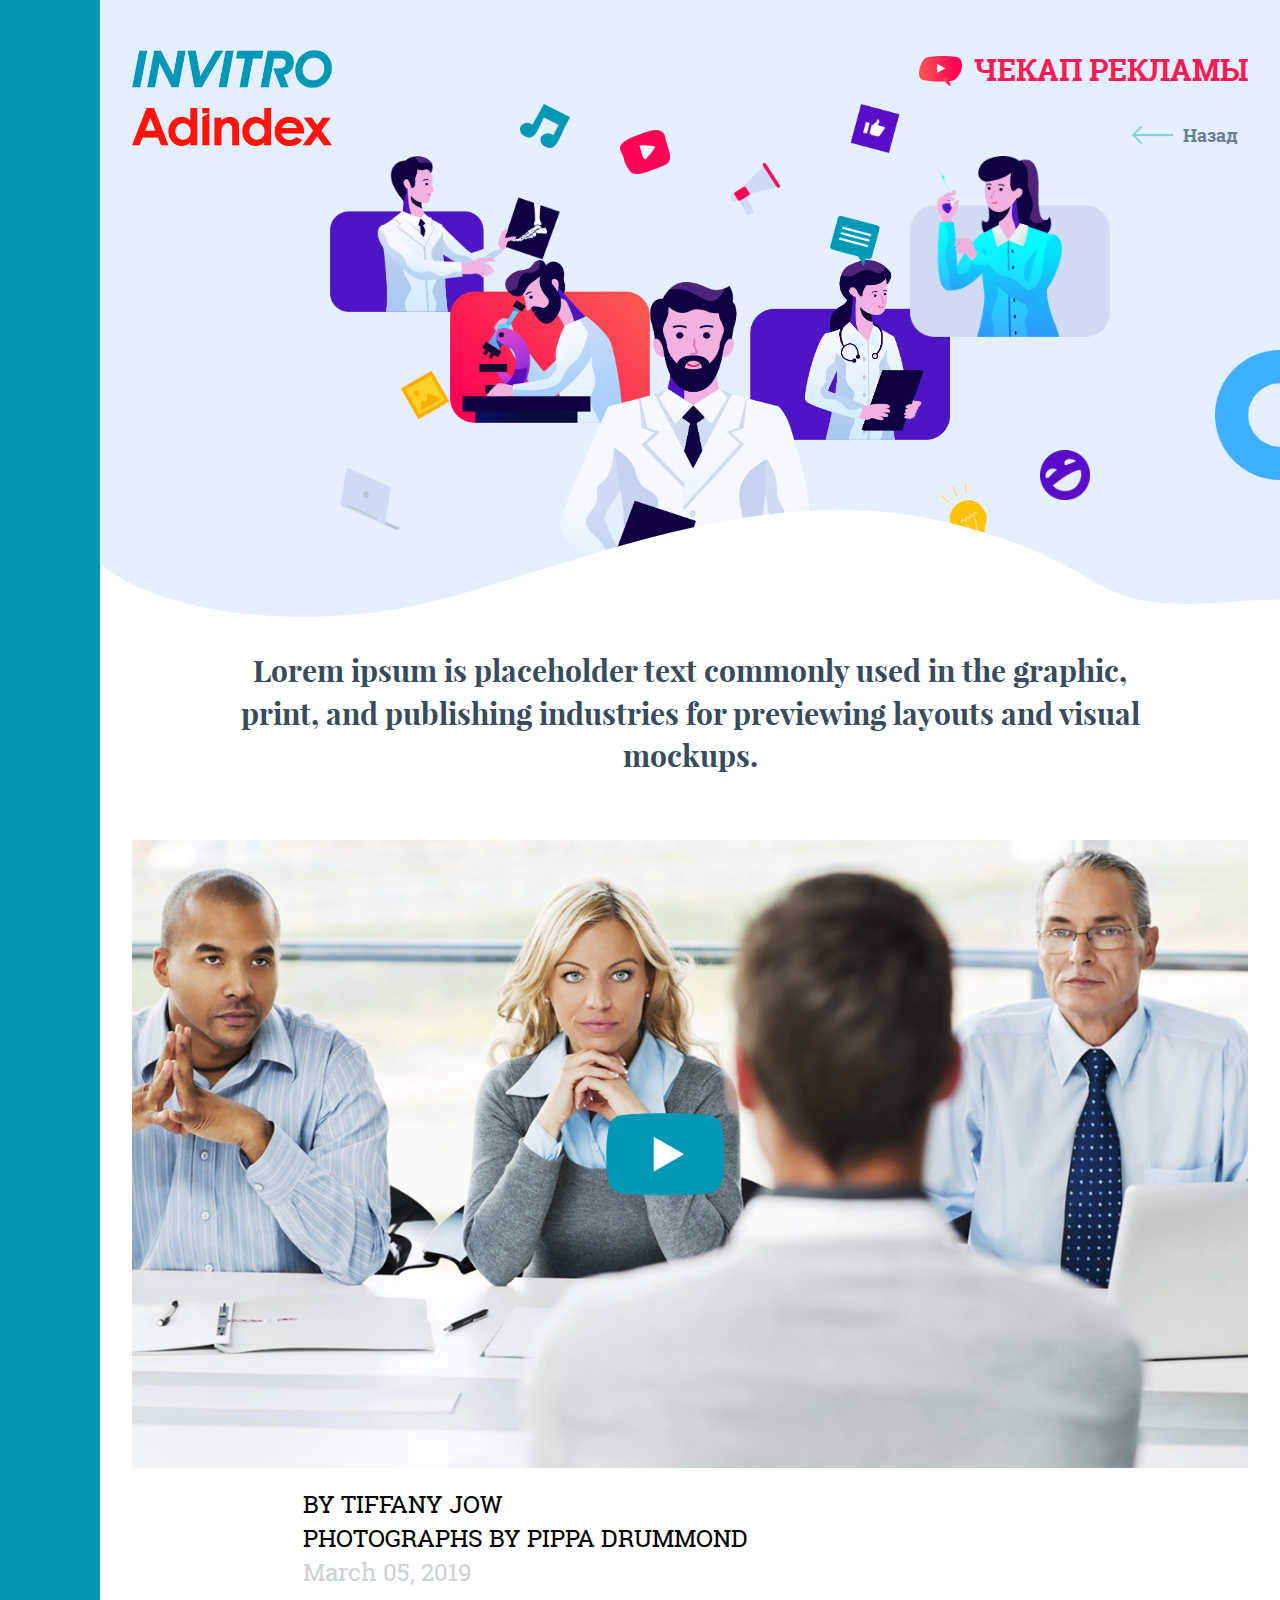
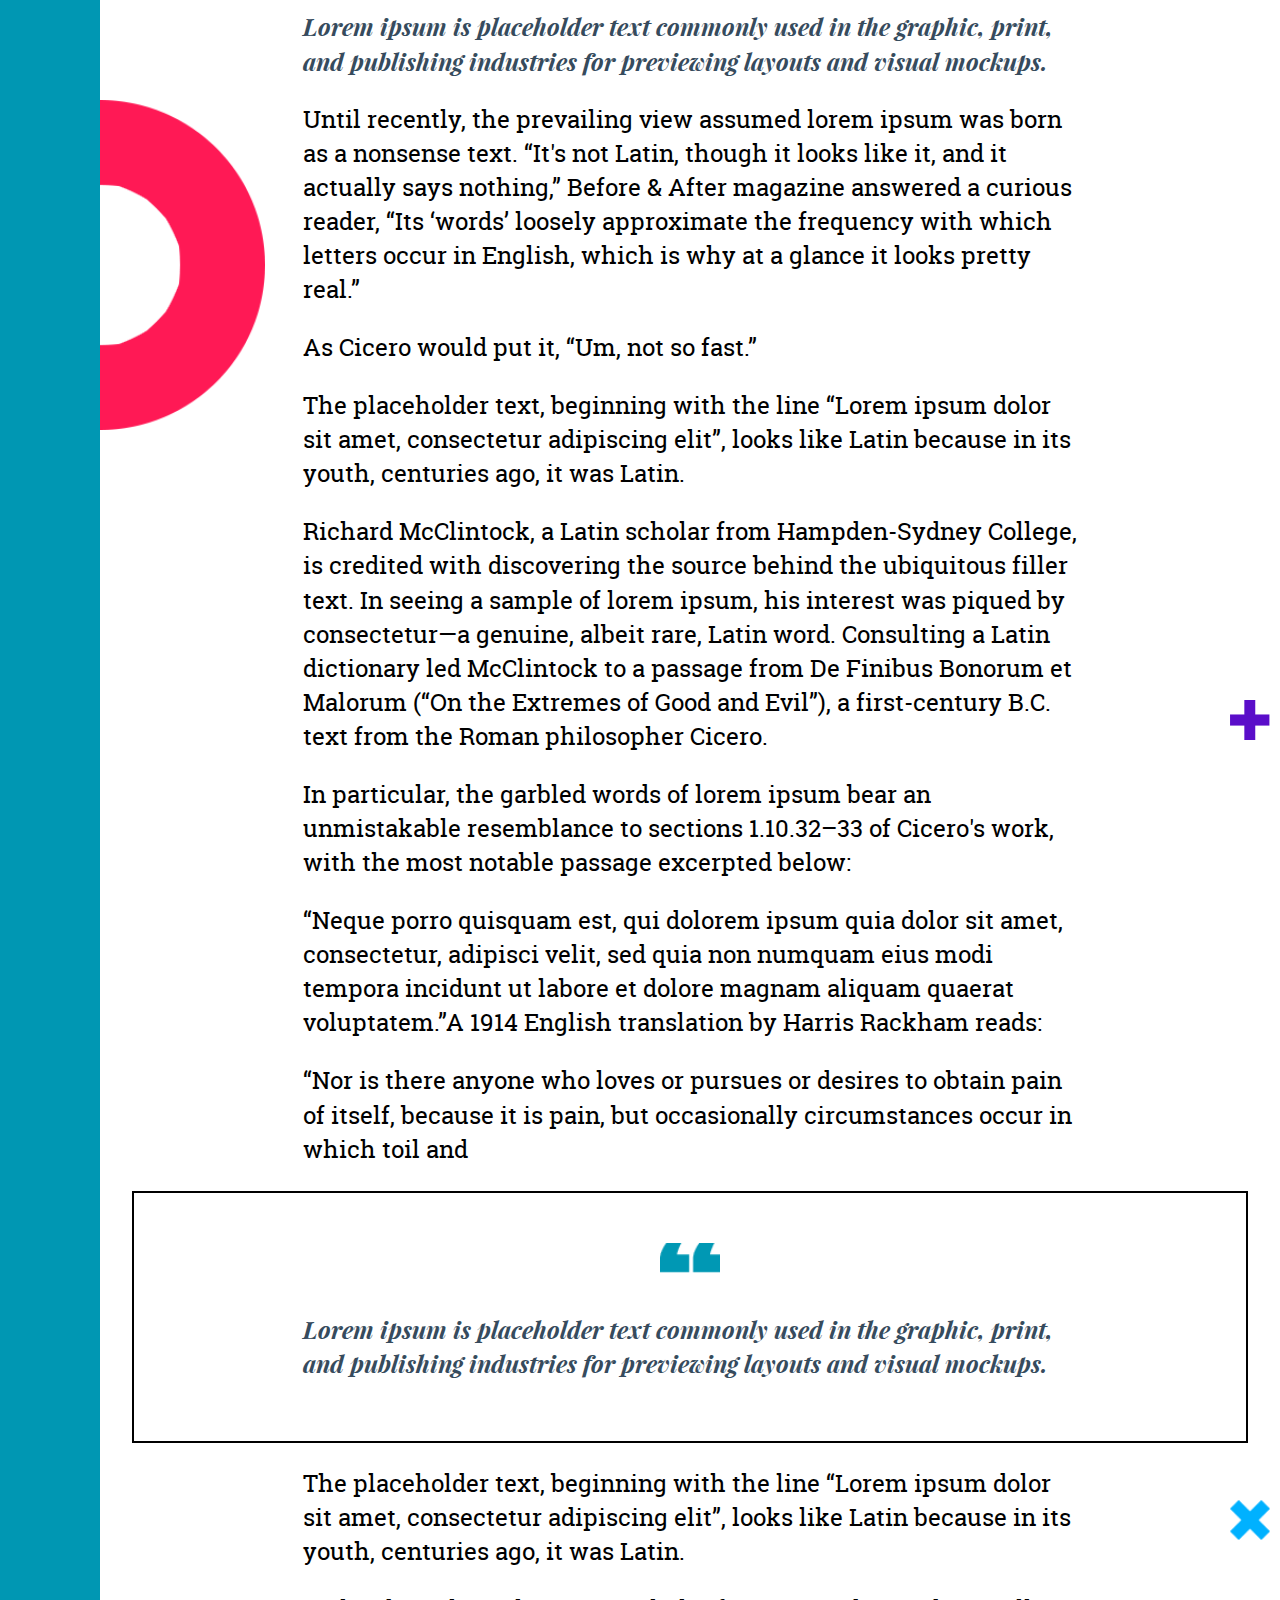
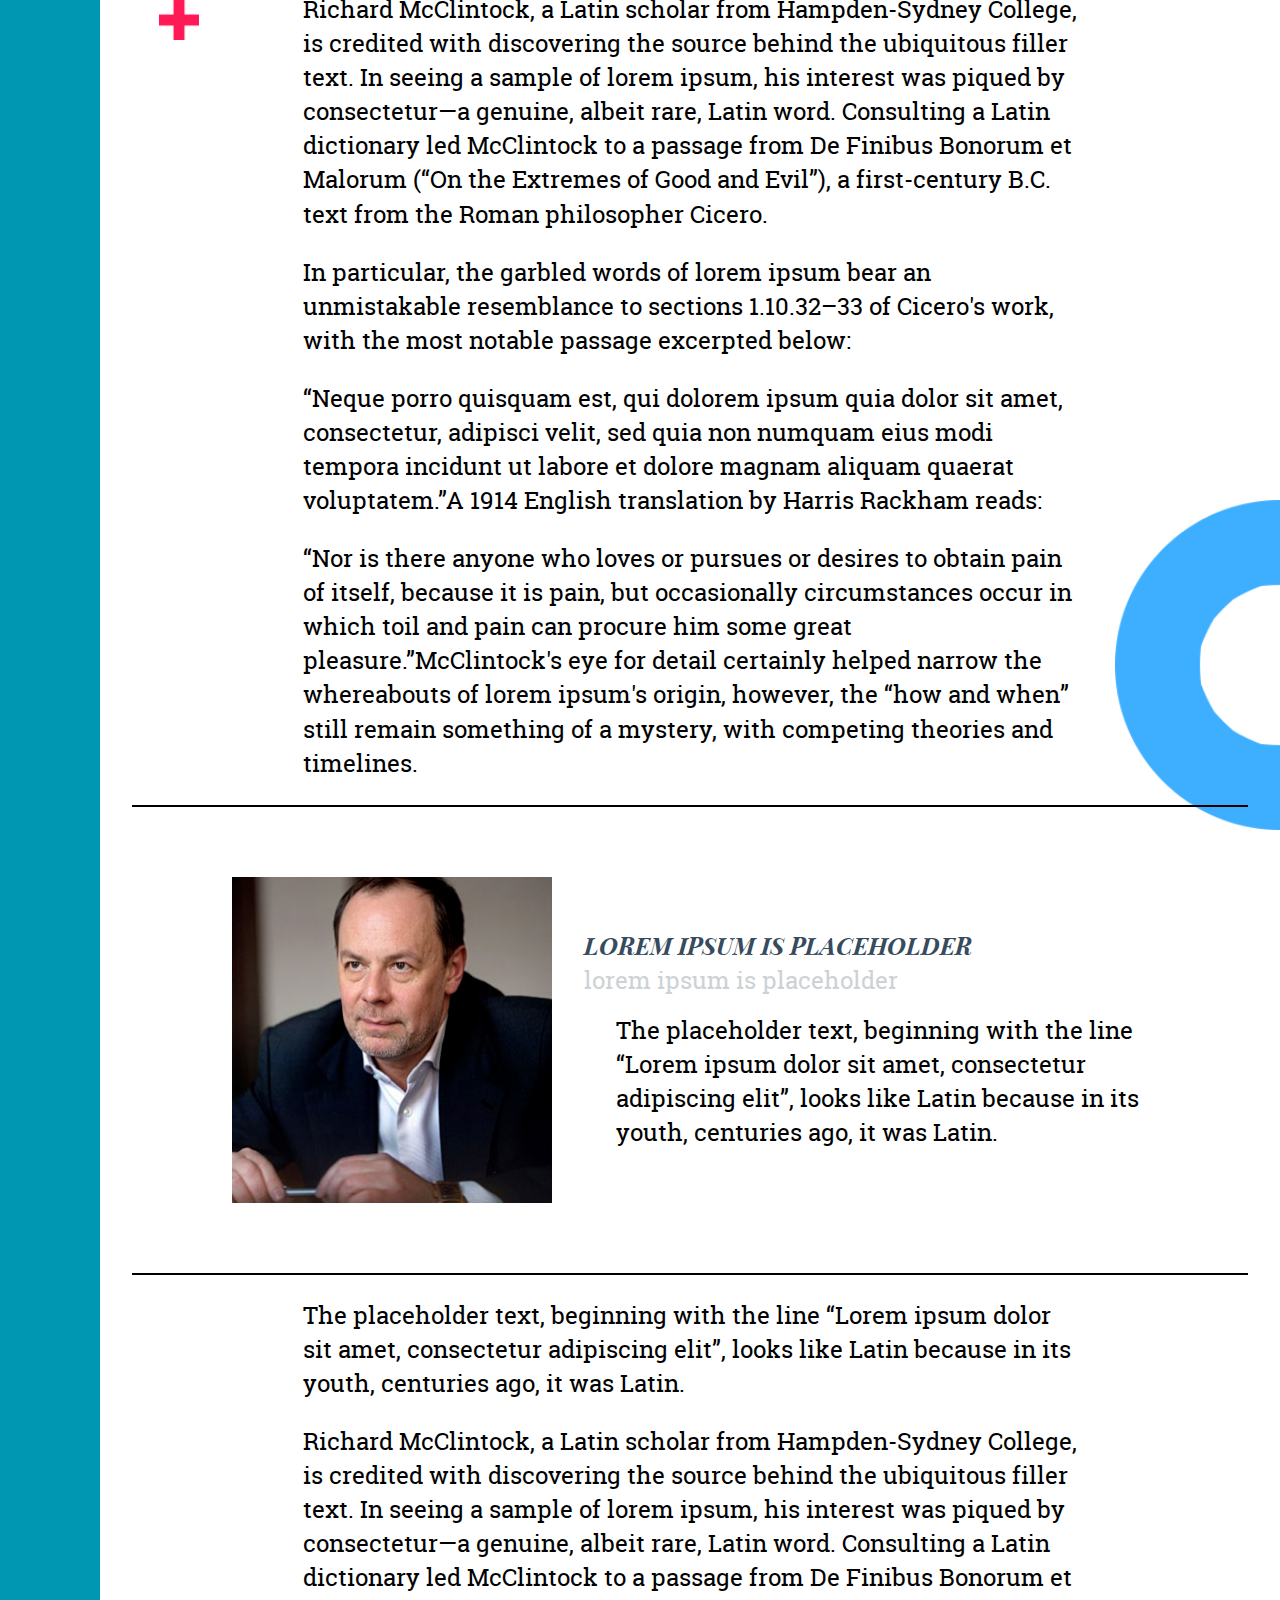
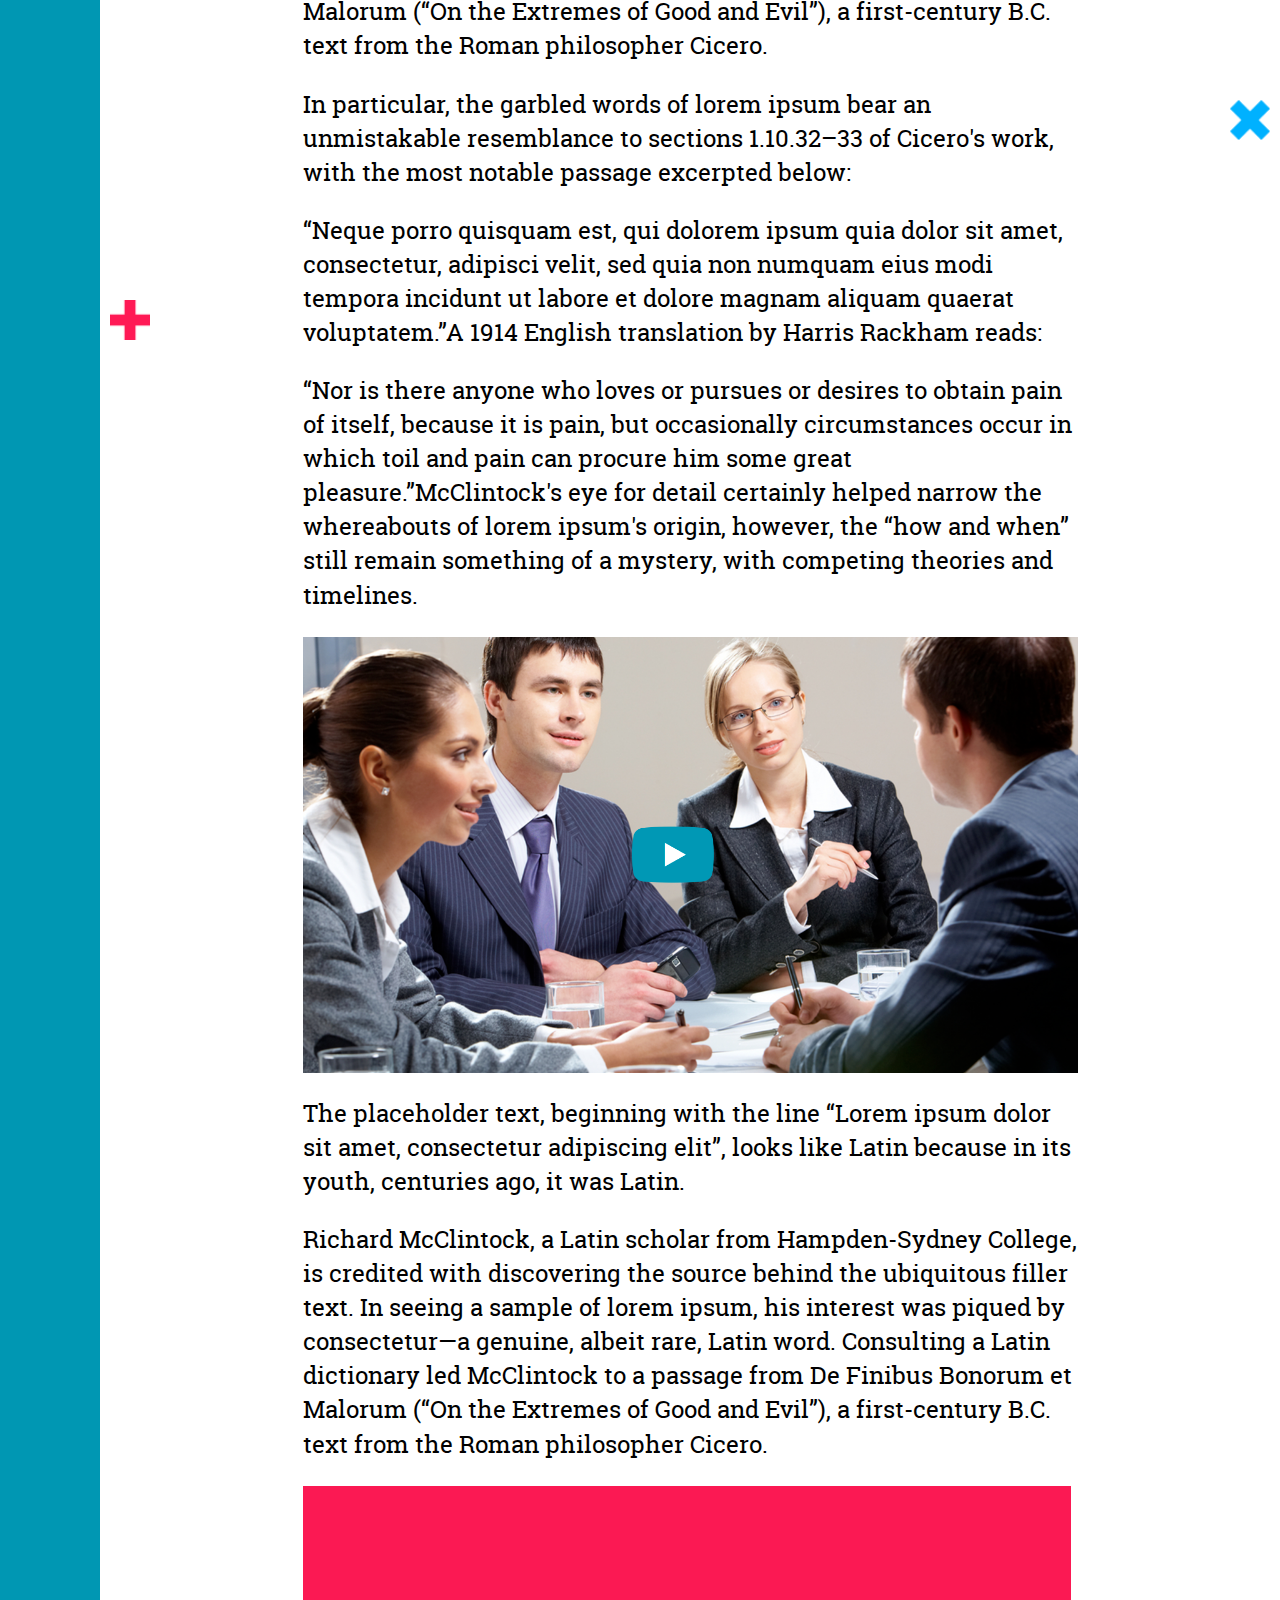
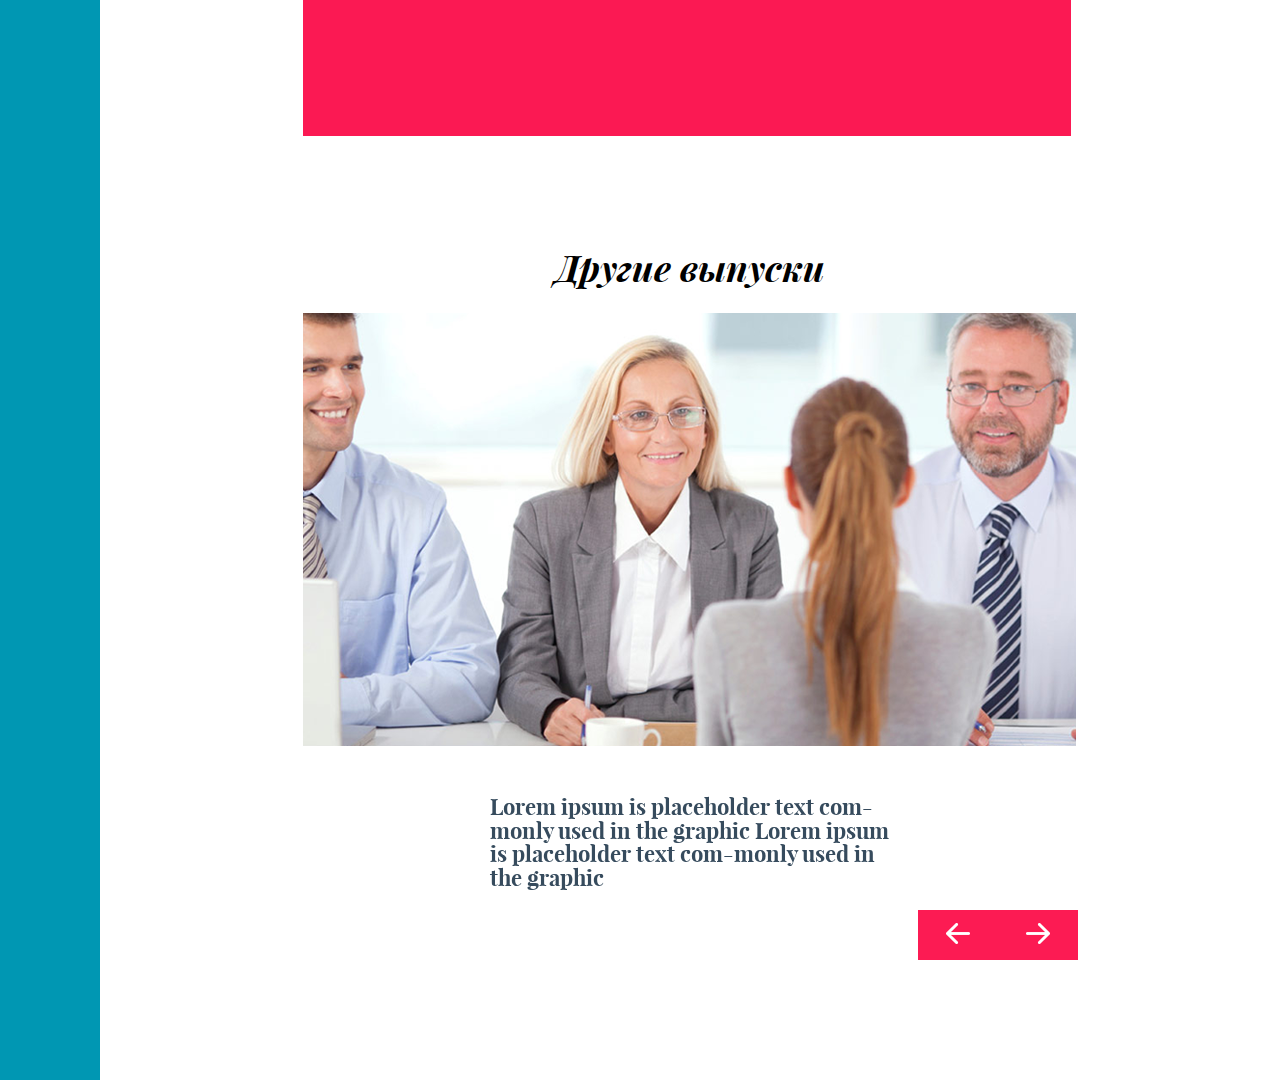
==== commit c35b754d: "Правки слайдера. Добавил видео" ====
--- a/docs/news.html
+++ b/docs/news.html
@@ -28,11 +28,9 @@
                 <div class="header__chk">  
                   <div class="chk__img-wr"> <img class="chk-img" src="assets/images/playred.png"></div>
                   <div class="chk__shrt-text">Чекап рекламы</div>
-                </div>
-                <div class="header__backwards">
+                </div><a class="header__backwards" href="https://evgeniysishnenko.github.io/invitro/docs/index.html">
                   <div class="backwards__img-wr"><img class="backwards__img" src="assets/images/arrow2.png"></div>
-                  <div class="backwards__shrt-text">Назад</div>
-                </div>
+                  <div class="backwards__shrt-text">Назад</div></a>
               </div>
             </div>
             <div class="parallax-header">
@@ -60,10 +58,10 @@
             <div class="container-news">
               <div class="headline_first">Lorem ipsum is placeholder text commonly used in the graphic, print, and publishing industries for previewing layouts and visual mockups. </div>
             </div>
-            <div class="overflow-hiddin">
+            <div class="overflow-hiddin"><img class="parts-plus" src="assets/images/parts/plus.png"><img class="parts-circle" src="assets/images/parts/circle.png"><img class="parts-plus2" src="assets/images/parts/plus2.png"><img class="parts-plus3" src="assets/images/parts/plus3.png"><img class="parts-circle2" src="assets/images/parts/circle2.png"><img class="parts-plus4" src="assets/images/parts/plus3.png"><img class="parts-plus5" src="assets/images/parts/plus2.png">
               <div class="container-news">  
                 <div class="news__fancybox"><a class="news__fancybox__link group" href="https://www.youtube.com/watch?v=iaxVSQtSNzs&amp;autoplay=0&amp;feature=youtu.be"><img class="news__fancybox-image" src="assets/images/news/pic1.png">
-                    <div class="wr__icon-play"><img class="icon-play__img" src="assets/images/news/play.png"></div></a>
+                    <div class="wr__icon-play"><img class="icon-play__img" src="assets/images/play.png"></div></a>
                   <div class="container-news__text">
                     <div class="fancybox__descr">
                       <div class="descr-name"> by tiffany jow</div>
@@ -107,22 +105,24 @@
                   <p>Richard McClintock, a Latin scholar from Hampden-Sydney College, is credited with discovering the source behind the ubiquitous filler text. In seeing a sample of lorem ipsum, his interest was piqued by consectetur—a genuine, albeit rare, Latin word. Consulting a Latin dictionary led McClintock to a passage from De Finibus Bonorum et Malorum (“On the Extremes of Good and Evil”), a first-century B.C. text from the Roman philosopher Cicero.</p>
                   <p>In particular, the garbled words of lorem ipsum bear an unmistakable resemblance to sections 1.10.32–33 of Cicero's work, with the most notable passage excerpted below:</p>
                   <p>“Neque porro quisquam est, qui dolorem ipsum quia dolor sit amet, consectetur, adipisci velit, sed quia non numquam eius modi tempora incidunt ut labore et dolore magnam aliquam quaerat voluptatem.”A 1914 English translation by Harris Rackham reads:</p>
-                  <p>“Nor is there anyone who loves or pursues or desires to obtain pain of itself, because it is pain, but occasionally circumstances occur in which toil and pain can procure him some great pleasure.”McClintock's eye for detail certainly helped narrow the whereabouts of lorem ipsum's origin, however, the “how and when” still remain something of a mystery, with competing theories and timelines.</p>
+                  <p>“Nor is there anyone who loves or pursues or desires to obtain pain of itself, because it is pain, but occasionally circumstances occur in which toil and pain can procure him some great pleasure.”McClintock's eye for detail certainly helped narrow the whereabouts of lorem ipsum's origin, however, the “how and when” still remain something of a mystery, with competing theories and timelines.</p><a class="news_pic-link group" href="https://www.youtube.com/watch?v=iaxVSQtSNzs&amp;autoplay=0&amp;feature=youtu.be"><img class="news_pic-img" src="assets/images/news/pic.png">
+                    <div class="wr__icon-play"><img class="icon-play__img" src="assets/images/play.png"></div></a>
                 </div>
-                <div class="news_pic-wr"><img class="news_pic-img" src="assets/images/news/pic.png"></div>
                 <div class="container-news__text"> 
                   <p>The placeholder text, beginning with the line “Lorem ipsum dolor sit amet, consectetur adipiscing elit”, looks like Latin because in its youth, centuries ago, it was Latin.</p>
                   <p>Richard McClintock, a Latin scholar from Hampden-Sydney College, is credited with discovering the source behind the ubiquitous filler text. In seeing a sample of lorem ipsum, his interest was piqued by consectetur—a genuine, albeit rare, Latin word. Consulting a Latin dictionary led McClintock to a passage from De Finibus Bonorum et Malorum (“On the Extremes of Good and Evil”), a first-century B.C. text from the Roman philosopher Cicero.</p>
                   <div class="news_baner-wr"><img class="news_baner-img" src="assets/images/news/baner.png"></div>
                   <div class="other-materials">
-                    <div class="other-materials_shrt-text">Другие материалы</div>
+                    <div class="other-materials_shrt-text">Другие выпуски</div>
                     <div class="slider-news">
                       <div class="slider-item"><a class="slider-link__wr-img" href="#"><img class="slider-news-img" src="assets/images/pick.png"></a><a class="slider_title" href="#">Lorem ipsum is placeholder  text com-monly used in the graphic Lorem ipsum is placeholder  text com-monly used in the graphic</a></div>
                       <div class="slider-item"><a class="slider-link__wr-img" href="#"><img class="slider-news-img" src="assets/images/pick.png"></a><a class="slider_title" href="#">Lorem ipsum is placeholder  text com-monly used in the graphic Lorem ipsum is placeholder  text com-monly used in the graphic</a></div>
                       <div class="slider-item"><a class="slider-link__wr-img" href="#"><img class="slider-news-img" src="assets/images/pick.png"></a><a class="slider_title" href="#">Lorem ipsum is placeholder  text com-monly used in the graphic Lorem ipsum is placeholder  text com-monly used in the graphic</a></div>
                       <div class="slider-item"><a class="slider-link__wr-img" href="#"><img class="slider-news-img" src="assets/images/pick.png"></a><a class="slider_title" href="#">Lorem ipsum is placeholder  text com-monly used in the graphic Lorem ipsum is placeholder  text com-monly used in the graphic</a></div>
-                      <div class="slider-item"><a class="slider-link__wr-img" href="#"><img class="slider-news-img" src="assets/images/pick.png"></a><a class="slider_title" href="#">Lorem ipsum is placeholder  text com-monly used in the graphic Lorem ipsum is placeholder  text com-monly used in the graphic</a></div>
-                      <div class="slider-item"><a class="slider-link__wr-img" href="#"><img class="slider-news-img" src="assets/images/pick.png"></a><a class="slider_title" href="#">Lorem ipsum is placeholder  text com-monly used in the graphic Lorem ipsum is placeholder  text com-monly used in the graphic</a></div>
+                      <div class="slider-item"><a class="group slider-link__wr-img" href="https://www.youtube.com/watch?v=iaxVSQtSNzs&amp;autoplay=0&amp;feature=youtu.be"><img class="slider-news-img" src="assets/images/pick.png">
+                          <div class="wr__icon-play"><img class="icon-play__img" src="assets/images/play.png"></div></a><a class="slider_title" href="#">Lorem ipsum is placeholder  text com-monly used in the graphic Lorem ipsum is placeholder  text com-monly used in the graphic</a></div>
+                      <div class="slider-item"><a class="group slider-link__wr-img" href="https://www.youtube.com/watch?v=iaxVSQtSNzs&amp;autoplay=0&amp;feature=youtu.be"><img class="slider-news-img" src="assets/images/pick.png">
+                          <div class="wr__icon-play"><img class="icon-play__img" src="assets/images/play.png"></div></a><a class="slider_title" href="#">Lorem ipsum is placeholder  text com-monly used in the graphic Lorem ipsum is placeholder  text com-monly used in the graphic</a></div>
                     </div>
                   </div>
                 </div>
--- a/docs/assets/styles/app.min.css
+++ b/docs/assets/styles/app.min.css
@@ -1,2 +1,2 @@
-@charset 'UTF-8';.slick-dots li button:before,.slick-next:before,.slick-prev:before,body{-webkit-font-smoothing:antialiased;-moz-osx-font-smoothing:grayscale}body,html{height:auto}*,::after,::before,legend{-webkit-box-sizing:border-box}button,hr,input{overflow:visible}progress,sub,sup{vertical-align:baseline}.section,.wrapper,body{width:100%;position:relative}.maincontent,.section,.wrapper,body,sub,sup{position:relative}.fancybox-thumbs__list,.slick-dots,li,ul{list-style:none}.fancybox-container,.fancybox-thumbs,.fancybox-thumbs__list a,.slick-slider{-webkit-tap-highlight-color:transparent}@font-face{font-family:robotoSlabBold;src:url(../fonts/roboto/slab/robotoslab-bold-webfont.woff2) format('woff2'),url(../fonts/roboto/slab/robotoslab-bold-webfont.woff) format('woff');font-weight:400;font-style:normal}@font-face{font-family:robotoSlabRegular;src:url(../fonts/roboto/slab/robotoslab-regular-webfont.woff2) format('woff2'),url(../fonts/roboto/slab/robotoslab-regular-webfont.woff) format('woff');font-weight:400;font-style:normal}@font-face{font-family:playfairDisplayBold;src:url(../fonts/playfair/playfairdisplay-bold-webfont.woff2) format('woff2'),url(../fonts/playfair/playfairdisplay-bold-webfont.woff) format('woff');font-weight:400;font-style:normal}@font-face{font-family:playfairDisplayRegular;src:url(../fonts/playfair/playfairdisplay-regular-webfont.woff2) format('woff2'),url(../fonts/playfair/playfairdisplay-regular-webfont.woff) format('woff');font-weight:400;font-style:normal}@font-face{font-family:playfairDisplayboldItalic;src:url(../fonts/playfair/playfairdisplay-bolditalic-webfont.woff2) format('woff2'),url(../fonts/playfair/playfairdisplay-bolditalic-webfont.woff) format('woff');font-weight:400;font-style:normal}@font-face{font-family:playfairDisplayItalic;src:url(../fonts/playfair/playfairdisplay-italic-webfont.woff2) format('woff2'),url(../fonts/playfair/playfairdisplay-italic-webfont.woff) format('woff');font-weight:400;font-style:normal}@media screen and (max-width:1200px){html{font-style:16px}}@media screen and (max-width:992px){html{font-style:15px}}@media screen and (max-width:768px){html{font-style:14px}}body{margin:0;padding:0;font-size:16px;font-family:Arial,Helvetica,sans-serif;line-height:1.42;color:#000}h1,h2,h3{margin:0;padding:0;font-weight:400}*,::after,::before{box-sizing:border-box}ul{margin:0;padding:0}hr{-webkit-box-sizing:content-box;box-sizing:content-box;height:0}code,kbd,pre,samp{font-family:monospace,monospace;font-size:1em}a{background-color:transparent;cursor:pointer;text-decoration:none}a:focus{outline:0}abbr[title]{border-bottom:none;-webkit-text-decoration:underline dotted;text-decoration:underline dotted}b,strong{font-weight:bolder}small{font-size:80%}sub,sup{font-size:75%;line-height:0}sub{bottom:-.25em}sup{top:-.5em}img{border-style:none}button,input,optgroup,select,textarea{font-family:inherit;font-size:100%;line-height:1.15;margin:0}button,select{text-transform:none}[type=submit],[type=button],[type=reset],button{-webkit-appearance:button}[type=submit]::-moz-focus-inner,[type=button]::-moz-focus-inner,[type=reset]::-moz-focus-inner,button::-moz-focus-inner{border-style:none;padding:0}[type=submit]:-moz-focusring,[type=button]:-moz-focusring,[type=reset]:-moz-focusring,button:-moz-focusring{outline:ButtonText dotted 1px}fieldset{padding:.35em .75em .625em}legend{box-sizing:border-box;color:inherit;display:table;max-width:100%;padding:0;white-space:normal}textarea{overflow:auto}.slick-list,body.compensate-for-scrollbar{overflow:hidden}[type=checkbox],[type=radio]{-webkit-box-sizing:border-box;box-sizing:border-box;padding:0}[type=number]::-webkit-inner-spin-button,[type=number]::-webkit-outer-spin-button{height:auto}[type=search]{-webkit-appearance:textfield;outline-offset:-2px}[type=search]::-webkit-search-decoration{-webkit-appearance:none}details{display:block}summary{display:list-item}[hidden],template{display:none}.container,.maincontent{display:-webkit-box;display:-webkit-flex;display:-ms-flexbox}.maincontent{display:flex}@media screen and (max-width:480px){html{font-style:13px}.maincontent{display:block}}.section{height:auto}.content{width:-webkit-calc(100% - 100px);width:calc(100% - 100px);-webkit-box-sizing:content-box;box-sizing:content-box}@media screen and (max-width:1200px){.maincontent{display:block}.content{width:100%}}.container{margin:0 auto;max-width:1920px;padding-left:32px;padding-right:32px;padding-top:70px;display:flex;-webkit-box-pack:justify;-webkit-justify-content:space-between;-ms-flex-pack:justify;justify-content:space-between}.between,.container-header,.logo-flex{-webkit-box-pack:justify}@media screen and (max-width:1400px){.container{max-width:1400px;width:100%}}@media screen and (max-width:1200px){.container{max-width:1200px;width:100%}}@media screen and (max-width:992px){.container{max-width:992px;width:100%}}@media screen and (max-width:768px){.container{max-width:768px;width:100%}}@media screen and (max-width:480px){.container{max-width:480px;width:100%;padding-left:16px;padding-right:16px}}@media screen and (max-width:320px){.container{min-width:320px}}.flex-992{display:-webkit-box;display:-webkit-flex;display:-ms-flexbox;display:flex}@media screen and (max-width:992px){.flex-992{display:block}}.flex-768{display:-webkit-box;display:-webkit-flex;display:-ms-flexbox;display:flex}.between{-webkit-justify-content:space-between;-ms-flex-pack:justify;justify-content:space-between}.aline-items-center,.checkup-item,.slider-home{-webkit-box-align:center}.aline-items-center{-webkit-align-items:center;-ms-flex-align:center;align-items:center}.mt-gap{margin-top:32px}.mt-70{margin-top:70px}.mt-100{margin-top:100px}.fix-widt70{width:70%}@media screen and (max-width:768px){.flex-768{display:block}.mt-gap_mob{margin-top:16px}.fix-widt70{width:100%}}.fix-widt50{width:50%}@media screen and (max-width:768px){.fix-widt50{width:100%}}.fix-widt49{width:49%}@media screen and (max-width:768px){.fix-widt49{width:100%}}.fix-widt30{width:30%}.float-r{float:right;margin-left:32px}@media screen and (max-width:768px){.fix-widt30{width:100%}.float-r{float:none;margin-left:0}}.float-l{float:left;margin-right:32px}@media screen and (max-width:768px){.float-l{float:none;margin-right:0}}.txt-center{text-align:center}.clearfix::after{content:"";display:table;clear:both}.slick-list,.slick-slider,.slick-track{display:block;position:relative}.slick-slider{-webkit-box-sizing:border-box;box-sizing:border-box;-webkit-user-select:none;-moz-user-select:none;-ms-user-select:none;user-select:none;-webkit-touch-callout:none;-khtml-user-select:none;-ms-touch-action:pan-y;touch-action:pan-y}.slick-list{margin:0;padding:0}.slick-list:focus{outline:0}.slick-list.dragging{cursor:pointer;cursor:hand}.slick-slider .slick-list,.slick-slider .slick-track{-webkit-transform:translate3d(0,0,0);-ms-transform:translate3d(0,0,0);transform:translate3d(0,0,0)}.slick-track{top:0;left:0;margin-left:auto;margin-right:auto}.slick-track:after,.slick-track:before{display:table;content:''}.slick-track:after{clear:both}.slick-loading .slick-track{visibility:hidden}.slick-slide{display:none;float:left;height:100%;min-height:1px}[dir=rtl] .slick-slide{float:right}.slick-slide img{display:block}.slick-slide.slick-loading img{display:none}.slick-slide.dragging img{pointer-events:none}.slick-initialized .slick-slide{display:block}.slick-loading .slick-slide{visibility:hidden}.slick-vertical .slick-slide{display:block;height:auto;border:1px solid transparent}.slick-arrow.slick-hidden{display:none}.slick-dots,.slick-next,.slick-prev{position:absolute;display:block;padding:0}.slick-loading .slick-list{background:url(../images/ajax-loader.gif) center center no-repeat #fff}@font-face{font-family:slick;font-weight:400;font-style:normal;src:url(../fonts/slick.eot);src:url(../fonts/slick.eot?#iefix) format('embedded-opentype'),url(../fonts/slick.woff) format('woff'),url(../fonts/slick.ttf) format('truetype'),url(../fonts/slick.svg#slick) format('svg')}.slick-next,.slick-prev{font-size:0;line-height:0;top:50%;width:20px;height:20px;-webkit-transform:translate(0,-50%);-ms-transform:translate(0,-50%);transform:translate(0,-50%);cursor:pointer;color:transparent;border:none;outline:0;background:0 0}.slick-next:focus,.slick-next:hover,.slick-prev:focus,.slick-prev:hover{color:transparent;outline:0;background:0 0}.slick-next:focus:before,.slick-next:hover:before,.slick-prev:focus:before,.slick-prev:hover:before{opacity:1}.slick-next.slick-disabled:before,.slick-prev.slick-disabled:before{opacity:.25}.slick-next:before,.slick-prev:before{font-family:slick;font-size:20px;line-height:1;opacity:.75;color:#fff}.slick-prev{left:-25px}[dir=rtl] .slick-prev{right:-25px;left:auto}.slick-prev:before{content:'←'}.slick-next:before,[dir=rtl] .slick-prev:before{content:'→'}.slick-next{right:-25px}[dir=rtl] .slick-next{right:auto;left:-25px}[dir=rtl] .slick-next:before{content:'←'}.slick-dotted.slick-slider{margin-bottom:30px}.slick-dots{bottom:-25px;width:100%;margin:0;text-align:center}.slick-dots li{position:relative;display:inline-block;width:20px;height:20px;margin:0 5px;padding:0;cursor:pointer}.slick-dots li button{font-size:0;line-height:0;display:block;width:20px;height:20px;padding:5px;cursor:pointer;color:transparent;border:0;outline:0;background:0 0}.slick-dots li button:focus,.slick-dots li button:hover{outline:0}.slick-dots li button:focus:before,.slick-dots li button:hover:before{opacity:1}.slick-dots li button:before{font-family:slick;font-size:6px;line-height:20px;position:absolute;top:0;left:0;width:20px;height:20px;content:'•';text-align:center;opacity:.25;color:#000}.fancybox-container,.fancybox-slide{width:100%;outline:0;-webkit-backface-visibility:hidden}.fancybox-slide::before,.fancybox-thumbs__list a::before,.section-first:after,.section-first:before{content:''}.slick-dots li.slick-active button:before{opacity:.75;color:#000}.fancybox-outer,.fancybox-thumbs{-webkit-overflow-scrolling:touch}.fancybox-active{height:auto}.fancybox-is-hidden{left:-9999px;margin:0;position:absolute!important;top:-9999px;visibility:hidden}.fancybox-container{height:100%;left:0;position:fixed;top:0;-ms-touch-action:manipulation;touch-action:manipulation;-webkit-transform:translateZ(0);transform:translateZ(0);z-index:99992}.fancybox-container *{-webkit-box-sizing:border-box;box-sizing:border-box}.fancybox-bg,.fancybox-inner,.fancybox-outer,.fancybox-stage{bottom:0;left:0;position:absolute;right:0;top:0}.fancybox-outer{overflow-y:auto}.fancybox-bg{background:#1e1e1e;opacity:0;-webkit-transition-duration:inherit;-o-transition-duration:inherit;transition-duration:inherit;-webkit-transition-property:opacity;-o-transition-property:opacity;transition-property:opacity;-webkit-transition-timing-function:cubic-bezier(.47,0,.74,.71);-o-transition-timing-function:cubic-bezier(.47,0,.74,.71);transition-timing-function:cubic-bezier(.47,0,.74,.71)}.fancybox-is-open .fancybox-bg{opacity:.9;-webkit-transition-timing-function:cubic-bezier(.22,.61,.36,1);-o-transition-timing-function:cubic-bezier(.22,.61,.36,1);transition-timing-function:cubic-bezier(.22,.61,.36,1)}.fancybox-caption,.fancybox-infobar,.fancybox-navigation .fancybox-button,.fancybox-toolbar{direction:ltr;opacity:0;position:absolute;-webkit-transition:opacity .25s ease,visibility 0s ease .25s;-o-transition:opacity .25s ease,visibility 0s ease .25s;transition:opacity .25s ease,visibility 0s ease .25s;visibility:hidden;z-index:99997}.fancybox-show-caption .fancybox-caption,.fancybox-show-infobar .fancybox-infobar,.fancybox-show-nav .fancybox-navigation .fancybox-button,.fancybox-show-toolbar .fancybox-toolbar{opacity:1;-webkit-transition:opacity .25s ease 0s,visibility 0s ease 0s;-o-transition:opacity .25s ease 0s,visibility 0s ease 0s;transition:opacity .25s ease 0s,visibility 0s ease 0s;visibility:visible}.fancybox-infobar{color:#ccc;font-size:13px;-webkit-font-smoothing:subpixel-antialiased;height:44px;left:0;line-height:44px;min-width:44px;mix-blend-mode:difference;padding:0 10px;pointer-events:none;top:0;-webkit-touch-callout:none;-webkit-user-select:none;-moz-user-select:none;-ms-user-select:none;user-select:none}.fancybox-toolbar{right:0;top:0}.fancybox-stage{direction:ltr;overflow:visible;-webkit-transform:translateZ(0);transform:translateZ(0);z-index:99994}.fancybox-is-open .fancybox-stage{overflow:hidden}.fancybox-slide{display:none;height:100%;left:0;overflow:auto;-webkit-overflow-scrolling:touch;padding:44px;position:absolute;text-align:center;top:0;-webkit-transition-property:opacity,-webkit-transform;-o-transition-property:transform,opacity;transition-property:transform,opacity;transition-property:transform,opacity,-webkit-transform;white-space:normal;z-index:99994}.fancybox-slide::before{display:inline-block;font-size:0;height:100%;vertical-align:middle;width:0}.fancybox-is-sliding .fancybox-slide,.fancybox-slide--current,.fancybox-slide--next,.fancybox-slide--previous{display:block}.fancybox-slide--image{overflow:hidden;padding:44px 0}.fancybox-slide--image::before{display:none}.fancybox-slide--html{padding:6px}.fancybox-content{background:#fff;display:inline-block;margin:0;max-width:100%;overflow:auto;-webkit-overflow-scrolling:touch;padding:44px;position:relative;text-align:left;vertical-align:middle}.fancybox-slide--image .fancybox-content{-webkit-animation-timing-function:cubic-bezier(.5,0,.14,1);animation-timing-function:cubic-bezier(.5,0,.14,1);-webkit-backface-visibility:hidden;background:no-repeat;-webkit-background-size:100% 100%;background-size:100% 100%;left:0;max-width:none;overflow:visible;padding:0;position:absolute;top:0;-webkit-transform-origin:top left;-ms-transform-origin:top left;transform-origin:top left;-webkit-transition-property:opacity,-webkit-transform;-o-transition-property:transform,opacity;transition-property:transform,opacity;transition-property:transform,opacity,-webkit-transform;-webkit-user-select:none;-moz-user-select:none;-ms-user-select:none;user-select:none;z-index:99995}.fancybox-can-zoomOut .fancybox-content{cursor:-webkit-zoom-out;cursor:zoom-out}.fancybox-can-zoomIn .fancybox-content{cursor:-webkit-zoom-in;cursor:zoom-in}.fancybox-can-pan .fancybox-content,.fancybox-can-swipe .fancybox-content{cursor:-webkit-grab;cursor:grab}.fancybox-is-grabbing .fancybox-content{cursor:-webkit-grabbing;cursor:grabbing}.fancybox-container [data-selectable=true]{cursor:#364b5d}.fancybox-image,.fancybox-spaceball{background:0 0;border:0;height:100%;left:0;margin:0;max-height:none;max-width:none;padding:0;position:absolute;top:0;-webkit-user-select:none;-moz-user-select:none;-ms-user-select:none;user-select:none;width:100%}.fancybox-spaceball{z-index:1}.fancybox-slide--iframe .fancybox-content,.fancybox-slide--map .fancybox-content,.fancybox-slide--pdf .fancybox-content,.fancybox-slide--video .fancybox-content{height:100%;overflow:visible;padding:0;width:100%}.fancybox-slide--video .fancybox-content{background:#000}.fancybox-slide--map .fancybox-content{background:#e5e3df}.fancybox-slide--iframe .fancybox-content{background:#fff}.fancybox-iframe,.fancybox-video{background:0 0;border:0;display:block;height:100%;margin:0;overflow:hidden;padding:0;width:100%}.fancybox-iframe{left:0;position:absolute;top:0}.fancybox-error{background:#fff;cursor:#000;max-width:400px;padding:40px;width:100%}.fancybox-error p{color:#444;font-size:16px;line-height:20px;margin:0;padding:0}.fancybox-button{background:rgba(30,30,30,.6);border:0;-webkit-border-radius:0;border-radius:0;-webkit-box-shadow:none;box-shadow:none;cursor:pointer;display:inline-block;height:44px;margin:0;padding:10px;position:relative;-webkit-transition:color .2s;-o-transition:color .2s;transition:color .2s;vertical-align:top;visibility:inherit;width:44px}.fancybox-button,.fancybox-button:link,.fancybox-button:visited{color:#ccc}.fancybox-button:hover{color:#fff}.fancybox-button:focus{outline:0}.fancybox-button.fancybox-focus{outline:dotted 1px}.fancybox-button[disabled],.fancybox-button[disabled]:hover{color:#888;cursor:#000;outline:0}.fancybox-button div{height:100%}.fancybox-button svg{display:block;height:100%;overflow:visible;position:relative;width:100%}.fancybox-button--fsenter svg:nth-child(2),.fancybox-button--fsexit svg:nth-child(1),.fancybox-button--pause svg:nth-child(1),.fancybox-button--play svg:nth-child(2),.fancybox-is-scaling .fancybox-close-small,.fancybox-is-zoomable.fancybox-can-pan .fancybox-close-small{display:none}.fancybox-button svg path{fill:currentColor;stroke-width:0}.fancybox-progress{background:#ff5268;height:2px;left:0;position:absolute;right:0;top:0;-webkit-transform:scaleX(0);-ms-transform:scaleX(0);transform:scaleX(0);-webkit-transform-origin:0;-ms-transform-origin:0;transform-origin:0;-webkit-transition-property:-webkit-transform;-o-transition-property:transform;transition-property:transform;transition-property:transform,-webkit-transform;-webkit-transition-timing-function:linear;-o-transition-timing-function:linear;transition-timing-function:linear;z-index:99998}.fancybox-close-small{background:0 0;border:0;-webkit-border-radius:0;border-radius:0;color:#ccc;cursor:pointer;opacity:.8;padding:8px;position:absolute;right:-12px;top:-44px;z-index:401}.fancybox-close-small:hover{color:#fff;opacity:1}.fancybox-slide--html .fancybox-close-small{color:currentColor;padding:10px;right:0;top:0}.fancybox-slide--image.fancybox-is-scaling .fancybox-content{overflow:hidden}.fancybox-navigation .fancybox-button{-webkit-background-clip:content-box;background-clip:content-box;height:100px;opacity:0;position:absolute;top:-webkit-calc(50% - 50px);top:calc(50% - 50px);width:70px}.fancybox-navigation .fancybox-button div{padding:7px}.fancybox-navigation .fancybox-button--arrow_left{left:0;left:env(safe-area-inset-left);padding:31px 26px 31px 6px}.fancybox-navigation .fancybox-button--arrow_right{padding:31px 6px 31px 26px;right:0;right:env(safe-area-inset-right)}.fancybox-caption{background:-webkit-gradient(linear,left bottom,left top,from(rgba(0,0,0,.85)),color-stop(50%,rgba(0,0,0,.3)),color-stop(65%,rgba(0,0,0,.15)),color-stop(75.5%,rgba(0,0,0,.075)),color-stop(82.85%,rgba(0,0,0,.037)),color-stop(88%,rgba(0,0,0,.019)),to(rgba(0,0,0,0)));background:-webkit-linear-gradient(bottom,rgba(0,0,0,.85) 0,rgba(0,0,0,.3) 50%,rgba(0,0,0,.15) 65%,rgba(0,0,0,.075) 75.5%,rgba(0,0,0,.037) 82.85%,rgba(0,0,0,.019) 88%,rgba(0,0,0,0) 100%);background:-o-linear-gradient(bottom,rgba(0,0,0,.85) 0,rgba(0,0,0,.3) 50%,rgba(0,0,0,.15) 65%,rgba(0,0,0,.075) 75.5%,rgba(0,0,0,.037) 82.85%,rgba(0,0,0,.019) 88%,rgba(0,0,0,0) 100%);background:linear-gradient(to top,rgba(0,0,0,.85) 0,rgba(0,0,0,.3) 50%,rgba(0,0,0,.15) 65%,rgba(0,0,0,.075) 75.5%,rgba(0,0,0,.037) 82.85%,rgba(0,0,0,.019) 88%,rgba(0,0,0,0) 100%);bottom:0;color:#eee;font-size:14px;font-weight:400;left:0;line-height:1.5;padding:75px 44px 25px;pointer-events:none;right:0;text-align:center;z-index:99996}.fancybox-caption--separate{margin-top:-50px}.fancybox-caption__body{max-height:50vh;overflow:auto;pointer-events:all}.fancybox-caption a,.fancybox-caption a:link,.fancybox-caption a:visited{color:#ccc;text-decoration:none}.fancybox-caption a:hover{color:#fff;text-decoration:underline}.fancybox-loading{-webkit-animation:fancybox-rotate 1s linear infinite;animation:fancybox-rotate 1s linear infinite;background:0 0;border:4px solid #888;border-bottom-color:#fff;-webkit-border-radius:50%;border-radius:50%;height:50px;left:50%;margin:-25px 0 0 -25px;opacity:.7;padding:0;position:absolute;top:50%;width:50px;z-index:99999}.fancybox-animated{-webkit-transition-timing-function:cubic-bezier(0,0,.25,1);-o-transition-timing-function:cubic-bezier(0,0,.25,1);transition-timing-function:cubic-bezier(0,0,.25,1)}.fancybox-fx-slide.fancybox-slide--previous{opacity:0;-webkit-transform:translate3d(-100%,0,0);transform:translate3d(-100%,0,0)}.fancybox-fx-slide.fancybox-slide--next{opacity:0;-webkit-transform:translate3d(100%,0,0);transform:translate3d(100%,0,0)}.fancybox-fx-slide.fancybox-slide--current{opacity:1;-webkit-transform:translate3d(0,0,0);transform:translate3d(0,0,0)}.fancybox-fx-fade.fancybox-slide--next,.fancybox-fx-fade.fancybox-slide--previous{opacity:0;-webkit-transition-timing-function:cubic-bezier(.19,1,.22,1);-o-transition-timing-function:cubic-bezier(.19,1,.22,1);transition-timing-function:cubic-bezier(.19,1,.22,1)}.fancybox-fx-fade.fancybox-slide--current{opacity:1}.fancybox-fx-zoom-in-out.fancybox-slide--previous{opacity:0;-webkit-transform:scale3d(1.5,1.5,1.5);transform:scale3d(1.5,1.5,1.5)}.fancybox-fx-zoom-in-out.fancybox-slide--next{opacity:0;-webkit-transform:scale3d(.5,.5,.5);transform:scale3d(.5,.5,.5)}.fancybox-fx-zoom-in-out.fancybox-slide--current{opacity:1;-webkit-transform:scale3d(1,1,1);transform:scale3d(1,1,1)}.fancybox-fx-rotate.fancybox-slide--previous{opacity:0;-webkit-transform:rotate(-360deg);-ms-transform:rotate(-360deg);transform:rotate(-360deg)}.fancybox-fx-rotate.fancybox-slide--next{opacity:0;-webkit-transform:rotate(360deg);-ms-transform:rotate(360deg);transform:rotate(360deg)}.fancybox-fx-rotate.fancybox-slide--current{opacity:1;-webkit-transform:rotate(0);-ms-transform:rotate(0);transform:rotate(0)}.fancybox-fx-circular.fancybox-slide--previous{opacity:0;-webkit-transform:scale3d(0,0,0) translate3d(-100%,0,0);transform:scale3d(0,0,0) translate3d(-100%,0,0)}.fancybox-fx-circular.fancybox-slide--next{opacity:0;-webkit-transform:scale3d(0,0,0) translate3d(100%,0,0);transform:scale3d(0,0,0) translate3d(100%,0,0)}.fancybox-fx-circular.fancybox-slide--current{opacity:1;-webkit-transform:scale3d(1,1,1) translate3d(0,0,0);transform:scale3d(1,1,1) translate3d(0,0,0)}.fancybox-fx-tube.fancybox-slide--previous{-webkit-transform:translate3d(-100%,0,0) scale(.1) skew(-10deg);transform:translate3d(-100%,0,0) scale(.1) skew(-10deg)}.fancybox-fx-tube.fancybox-slide--next{-webkit-transform:translate3d(100%,0,0) scale(.1) skew(10deg);transform:translate3d(100%,0,0) scale(.1) skew(10deg)}.fancybox-fx-tube.fancybox-slide--current{-webkit-transform:translate3d(0,0,0) scale(1);transform:translate3d(0,0,0) scale(1)}@media all and (max-height:576px){.fancybox-slide{padding-left:6px;padding-right:6px}.fancybox-slide--image{padding:6px 0}.fancybox-close-small{right:-6px}.fancybox-slide--image .fancybox-close-small{background:#4e4e4e;color:#f2f4f6;height:36px;opacity:1;padding:6px;right:0;top:0;width:36px}.fancybox-caption{padding-left:12px;padding-right:12px}}@-webkit-keyframes fancybox-rotate{100%{-webkit-transform:rotate(360deg);transform:rotate(360deg)}}@keyframes fancybox-rotate{100%{-webkit-transform:rotate(360deg);transform:rotate(360deg)}}.fancybox-button--fullscreen::before{width:15px;height:11px;left:-webkit-calc(50% - 7px);left:calc(50% - 7px);top:-webkit-calc(50% - 6px);top:calc(50% - 6px);border:2px solid;background:0 0}.fancybox-share{background:#f4f4f4;-webkit-border-radius:3px;border-radius:3px;max-width:90%;padding:30px;text-align:center}.fancybox-share h1{color:#222;font-size:35px;font-weight:700;margin:0 0 20px}.fancybox-share p{margin:0;padding:0}.fancybox-share__button{border:0;-webkit-border-radius:3px;border-radius:3px;display:inline-block;font-size:14px;font-weight:700;line-height:40px;margin:0 5px 10px;min-width:130px;padding:0 15px;text-decoration:none;-webkit-transition:all .2s;-o-transition:all .2s;transition:all .2s;-webkit-user-select:none;-moz-user-select:none;-ms-user-select:none;user-select:none;white-space:nowrap}.fancybox-share__button:link,.fancybox-share__button:visited{color:#fff}.fancybox-share__button:hover{text-decoration:none}.fancybox-share__button--fb{background:#3b5998}.fancybox-share__button--fb:hover{background:#344e86}.fancybox-share__button--pt{background:#bd081d}.fancybox-share__button--pt:hover{background:#aa0719}.fancybox-share__button--tw{background:#1da1f2}.fancybox-share__button--tw:hover{background:#0d95e8}.fancybox-share__button svg{height:25px;margin-right:7px;position:relative;top:-1px;vertical-align:middle;width:25px}.fancybox-share__button svg path{fill:#fff}.fancybox-share__input{background:0 0;border:0;border-bottom:1px solid #d7d7d7;-webkit-border-radius:0;border-radius:0;color:#5d5b5b;font-size:14px;margin:10px 0 0;outline:0;padding:10px 15px;width:100%}.fancybox-button--pause::before,.fancybox-button--play::before{top:-webkit-calc(50% - 6px);top:calc(50% - 6px);left:-webkit-calc(50% - 4px);left:calc(50% - 4px);background:0 0}.fancybox-button--play::before{width:0;height:0;border-top:6px inset transparent;border-bottom:6px inset transparent;border-left:10px solid;-webkit-border-radius:1px;border-radius:1px}.fancybox-button--pause::before{width:7px;height:11px;border-style:solid;border-width:0 2px}.fancybox-thumbs{background:#ddd;bottom:0;display:none;margin:0;-ms-overflow-style:-ms-autohiding-scrollbar;padding:2px 2px 4px;position:absolute;right:0;top:0;width:212px;z-index:99995}.fancybox-thumbs-x{overflow-x:auto;overflow-y:hidden}.fancybox-show-thumbs .fancybox-thumbs{display:block}.fancybox-show-thumbs .fancybox-inner{right:212px}.fancybox-thumbs__list{font-size:0;height:100%;margin:0;overflow-x:hidden;overflow-y:auto;padding:0;position:absolute;position:relative;white-space:nowrap;width:100%}.fancybox-thumbs-x .fancybox-thumbs__list{overflow:hidden}.fancybox-thumbs-y .fancybox-thumbs__list::-webkit-scrollbar{width:7px}.fancybox-thumbs-y .fancybox-thumbs__list::-webkit-scrollbar-track{background:#fff;-webkit-border-radius:10px;border-radius:10px;-webkit-box-shadow:inset 0 0 6px rgba(0,0,0,.3);box-shadow:inset 0 0 6px rgba(0,0,0,.3)}.fancybox-thumbs-y .fancybox-thumbs__list::-webkit-scrollbar-thumb{background:#2a2a2a;-webkit-border-radius:10px;border-radius:10px}.fancybox-thumbs__list a{-webkit-backface-visibility:hidden;backface-visibility:hidden;background-color:rgba(0,0,0,.1);background-position:center center;background-repeat:no-repeat;-webkit-background-size:cover;background-size:cover;cursor:pointer;float:left;height:75px;margin:2px;max-height:-webkit-calc(100% - 8px);max-height:calc(100% - 8px);max-width:-webkit-calc(50% - 4px);max-width:calc(50% - 4px);outline:0;overflow:hidden;padding:0;position:relative;width:100px}.fancybox-thumbs__list a::before{border:6px solid #ff5268;bottom:0;left:0;opacity:0;position:absolute;right:0;top:0;-webkit-transition:all .2s cubic-bezier(.25,.46,.45,.94);-o-transition:all .2s cubic-bezier(.25,.46,.45,.94);transition:all .2s cubic-bezier(.25,.46,.45,.94);z-index:99991}.fancybox-thumbs__list a:focus::before{opacity:.5}.fancybox-thumbs__list a.fancybox-thumbs-active::before{opacity:1}@media all and (max-width:576px){.fancybox-thumbs{width:110px}.fancybox-show-thumbs .fancybox-inner{right:110px}.fancybox-thumbs__list a{max-width:-webkit-calc(100% - 10px);max-width:calc(100% - 10px)}}.left_wing{width:100px;background-color:#0097b3;position:relative}@media screen and (max-width:1200px){.left_wing{width:100%;height:70px}}.share__social{position:fixed;z-index:10;top:50%;-webkit-transform:translateY(-50%);-ms-transform:translateY(-50%);transform:translateY(-50%);display:-webkit-box;display:-webkit-flex;display:-ms-flexbox;display:flex;-webkit-box-pack:center;-webkit-justify-content:center;-ms-flex-pack:center;justify-content:center;width:100px}@media screen and (max-width:1200px){.share__social{width:100%;position:absolute;-webkit-box-align:center;-webkit-align-items:center;-ms-flex-align:center;align-items:center}.ya-share2__list{display:-webkit-box!important;display:-webkit-flex!important;display:-ms-flexbox!important;display:flex!important}}.ya-share2__item{margin:0!important;display:block!important;border:1px solid #fff;border-bottom:none}.ya-share2__item:last-child{border-bottom:1px solid #fff}.ya-share2__badge{background-color:transparent!important}.ya-share2__icon{width:50px!important;height:50px!important}.parallax{position:absolute;top:0;right:0;width:900px;height:765px;z-index:-10;overflow:hidden}.parallax img{display:block;max-width:100%}@media screen and (max-width:1440px){.parallax{width:700px;height:620px}.layer{height:100%}}@media screen and (max-width:1200px){.ya-share2__item{border-bottom:1px solid #fff;border-right:none}.ya-share2__item:last-child{border-right:1px solid #fff}.parallax{width:600px}}@media screen and (max-width:992px){.parallax{display:none}}.layer,.parallax-mob-img{display:block;max-width:100%}.parallax-layer1,.parallax-layer2,.parallax-layer3,.parallax-layer4{position:absolute;top:0;left:0;width:100%;height:100%}.parallax-layer1{z-index:0}.parallax-layer2{z-index:10}.parallax-layer3{z-index:20}.parallax-layer4{z-index:15}.parallax__doctor-img1{position:absolute;-webkit-transform:translate(0,700px);-ms-transform:translate(0,700px);transform:translate(0,700px);left:35%;width:300px;height:400px;-webkit-animation:visible1 1s 1s ease-in-out forwards;animation:visible1 1s 1s ease-in-out forwards;z-index:50}@media screen and (max-width:1440px){.parallax__doctor-img1{width:200px;height:300px}}@media screen and (max-width:1200px){.parallax__doctor-img1{width:150px;height:250px;-webkit-transform:translate(0,600px);-ms-transform:translate(0,600px);transform:translate(0,600px)}}.parallax__doctor-img2{position:absolute;-webkit-transform:translate(900px,290px);-ms-transform:translate(900px,290px);transform:translate(900px,290px);width:300px;height:350px;z-index:40}@media screen and (max-width:1440px){.parallax__doctor-img2{width:200px;height:300px}}@media screen and (max-width:1200px){.parallax__doctor-img2{width:180px;height:280px}}.parallax__doctor-img3{position:absolute;-webkit-transform:translate(180px,780px);-ms-transform:translate(180px,780px);transform:translate(180px,780px);width:250px;height:300px;z-index:40}@media screen and (max-width:1440px){.parallax__doctor-img3{width:150px;height:250px}}.parallax__doctor-img4{position:absolute;-webkit-transform:translate(430px,-385px);-ms-transform:translate(430px,-385px);transform:translate(430px,-385px);width:200px;height:250px;z-index:30;-webkit-animation:visible4 1s 2s ease-in-out forwards;animation:visible4 1s 2s ease-in-out forwards}@media screen and (max-width:1440px){.parallax__doctor-img4{width:150px;height:250px}}.parallax__doctor-img5{position:absolute;-webkit-transform:translate(230px,-385px);-ms-transform:translate(230px,-385px);transform:translate(230px,-385px);width:230px;height:270px;z-index:30;-webkit-animation:visible5 1.5s 1.9s ease-in-out forwards;animation:visible5 1.5s 1.9s ease-in-out forwards}@media screen and (min-width:1201px){.parallax__doctor-img2{-webkit-animation:visible2 1s 1.5s ease-in-out forwards;animation:visible2 1s 1.5s ease-in-out forwards}.parallax__doctor-img3{-webkit-animation:visible3 1s 1.5s ease-in-out forwards;animation:visible3 1s 1.5s ease-in-out forwards}.parallax__doctor-img5{-webkit-animation:visible5 1s 1.5s ease-in-out forwards;animation:visible5 1s 1.5s ease-in-out forwards}}@media screen and (max-width:1201px){.parallax__doctor-img2{-webkit-animation:visible2-def 1s 1.5s ease-in-out forwards;animation:visible2-def 1s 1.5s ease-in-out forwards}.parallax__doctor-img3{-webkit-animation:visible3-def 1s 1.5s ease-in-out forwards;animation:visible3-def 1s 1.5s ease-in-out forwards}.parallax__doctor-img5{-webkit-animation:visible5-def 1s 1.5s ease-in-out forwards;animation:visible5-def 1s 1.5s ease-in-out forwards}}.parallax-parts1,.parallax-parts10,.parallax-parts11,.parallax-parts2,.parallax-parts3,.parallax-parts4,.parallax-parts5,.parallax-parts6,.parallax-parts7,.parallax-parts8,.parallax-parts9{position:absolute;width:50px;opacity:0;-webkit-animation:parts 2s 3s ease-in-out forwards;animation:parts 2s 3s ease-in-out forwards}.parallax-parts1{bottom:100px;left:100px}.parallax-parts2{top:10px;left:50%}.parallax-parts3{top:30%;right:90px}.parallax-parts4{top:30%;left:74px}.parallax-parts5{top:24%;left:625px}.parallax-parts6{top:100px;left:400px}.parallax-parts7{bottom:47px;left:100px}.parallax-parts8{bottom:90px;left:190px}.parallax-parts9{bottom:160px;left:170px}.parallax-parts10{top:37%;left:675px}.parallax-parts11{top:47%;left:665px}@-webkit-keyframes visible1{0%,10%{-webkit-transform:translate(0,700px);transform:translate(0,700px)}100%{-webkit-transform:translate(0,390px);transform:translate(0,390px)}}@keyframes visible1{0%,10%{-webkit-transform:translate(0,700px);transform:translate(0,700px)}100%{-webkit-transform:translate(0,390px);transform:translate(0,390px)}}@-webkit-keyframes visible2{0%{-webkit-transform:translate(900px,290px);transform:translate(900px,290px)}100%{-webkit-transform:translate(450px,290px);transform:translate(450px,290px)}}@keyframes visible2{0%{-webkit-transform:translate(900px,290px);transform:translate(900px,290px)}100%{-webkit-transform:translate(450px,290px);transform:translate(450px,290px)}}@-webkit-keyframes visible2-def{0%{-webkit-transform:translate(900px,290px);transform:translate(900px,290px)}100%{-webkit-transform:translate(350px,290px);transform:translate(350px,290px)}}@keyframes visible2-def{0%{-webkit-transform:translate(900px,290px);transform:translate(900px,290px)}100%{-webkit-transform:translate(350px,290px);transform:translate(350px,290px)}}@-webkit-keyframes visible3{0%{-webkit-transform:translate(-200px,280px);transform:translate(-200px,280px)}100%{-webkit-transform:translate(180px,280px);transform:translate(180px,280px)}}@keyframes visible3{0%{-webkit-transform:translate(-200px,280px);transform:translate(-200px,280px)}100%{-webkit-transform:translate(180px,280px);transform:translate(180px,280px)}}@-webkit-keyframes visible3-def{0%{-webkit-transform:translate(-200px,280px);transform:translate(-200px,280px)}100%{-webkit-transform:translate(120px,220px);transform:translate(120px,220px)}}@keyframes visible3-def{0%{-webkit-transform:translate(-200px,280px);transform:translate(-200px,280px)}100%{-webkit-transform:translate(120px,220px);transform:translate(120px,220px)}}@-webkit-keyframes visible4{0%{-webkit-transform:translate(430px,-385px);transform:translate(430px,-385px)}100%{-webkit-transform:translate(430px,185px);transform:translate(430px,185px)}}@keyframes visible4{0%{-webkit-transform:translate(430px,-385px);transform:translate(430px,-385px)}100%{-webkit-transform:translate(430px,185px);transform:translate(430px,185px)}}@-webkit-keyframes visible5{0%{-webkit-transform:translate(230px,-385px);transform:translate(230px,-385px)}100%{-webkit-transform:translate(230px,140px);transform:translate(230px,140px)}}@keyframes visible5{0%{-webkit-transform:translate(230px,-385px);transform:translate(230px,-385px)}100%{-webkit-transform:translate(230px,140px);transform:translate(230px,140px)}}@-webkit-keyframes visible5-def{0%{-webkit-transform:translate(230px,-385px);transform:translate(230px,-385px)}100%{-webkit-transform:translate(180px,70px);transform:translate(180px,70px)}}@keyframes visible5-def{0%{-webkit-transform:translate(230px,-385px);transform:translate(230px,-385px)}100%{-webkit-transform:translate(180px,70px);transform:translate(180px,70px)}}.arrow-img1,.arrow-img2,.parallax-header{-webkit-transform:translateX(-50%)}@-webkit-keyframes parts{0%{opacity:0}100%{opacity:1}}@keyframes parts{0%{opacity:0}100%{opacity:1}}.parallax-header{position:absolute;overflow:hidden;width:1000px;top:0;left:50%;-ms-transform:translateX(-50%);transform:translateX(-50%);height:650px}@media screen and (max-width:1200px){.parallax-header{width:100%}}@media screen and (max-width:992px){.parallax-header{display:none}}.parallax-header-layer1{position:absolute;top:0;left:0;width:100%;height:100%;z-index:0}.parallax-header-layer1 img{display:block;max-width:100%}.parallax-header__doctor-img1{position:absolute;bottom:20px;left:37%;width:250px;z-index:50}.parallax-header__doctor-img2{position:absolute;width:200px;z-index:40;top:40%;right:24%}.parallax-header__doctor-img3{position:absolute;width:200px;z-index:40;top:40%;left:26%}.parallax-header__doctor-img4{position:absolute;width:200px;height:250px;z-index:40;top:24%;right:8%}.parallax-header__doctor-img5{position:absolute;top:24%;left:14%;width:230px;height:270px;z-index:30}.parallax-header-parts1,.parallax-header-parts10,.parallax-header-parts11,.parallax-header-parts12,.parallax-header-parts2,.parallax-header-parts3,.parallax-header-parts4,.parallax-header-parts5,.parallax-header-parts6,.parallax-header-parts7,.parallax-header-parts8,.parallax-header-parts9{position:absolute;width:50px;z-index:50}.parallax-header-parts1{bottom:100px;right:20%}.parallax-header-parts2{bottom:230px;left:21%}.parallax-header-parts3{top:25%;left:54%}.parallax-header-parts5{top:33%;right:31%}.parallax-header-parts6{top:20%;left:43%}.parallax-header-parts8{top:16%;right:29%}.parallax-header-parts9{top:16%;left:33%}.parallax-header-parts10{bottom:150px;right:10%}.parallax-header-parts11{bottom:120px;left:15%;z-index:20;width:60px}.parallax-header-parts12{position:absolute;top:50%;right:-65px;width:130px}.parallax-header-parts12 img{display:block;max-width:100%}.section-first{min-height:100vh;position:relative;padding-top:70px}@media screen and (max-width:992px){.parallax-header-parts12{display:none}.section-first{min-height:-webkit-calc(100vh - 50px);min-height:calc(100vh - 50px);padding-top:30px}}.section-first:after{display:block;position:absolute;bottom:-250px;right:30px;width:150px;height:150px;background:url(../images/parts/circle.png) no-repeat;-webkit-background-size:cover;background-size:cover;z-index:-100}@media screen and (max-width:1440px){.section-first:after{bottom:-60px}}@media screen and (max-width:992px){.section-first:after{display:none}}@media screen and (max-width:768px){.section-first:after{right:20px;bottom:70px;width:180px;height:180px}}@media screen and (max-width:480px){.section-first:after{display:none}}.section-first:before{display:block;position:absolute;bottom:-70px;left:50px;width:40px;height:40px;background:url(../images/parts/plus.png) no-repeat;-webkit-background-size:cover;background-size:cover;z-index:-10}.header{width:100%}.container-home{margin:0 auto;padding:0 60px;max-width:1920px}@media screen and (max-width:1400px){.container-home{max-width:1400px;width:100%}}@media screen and (max-width:1200px){.container-home{max-width:1200px;width:100%}}@media screen and (max-width:992px){.section-first:before{display:none}.container-home{max-width:992px;width:100%}}@media screen and (max-width:768px){.container-home{max-width:768px;width:100%;padding:0 16px}}@media screen and (max-width:480px){.container-home{max-width:480px;width:100%;padding-left:16px;padding-right:16px}}.logo-flex{display:-webkit-box;display:-webkit-flex;display:-ms-flexbox;display:flex;-webkit-justify-content:space-between;-ms-flex-pack:justify;justify-content:space-between}@media screen and (max-width:1440px){.section-first:before{bottom:20px}.logo-flex{display:block}.link-logo:last-child{margin-top:30px}}@media screen and (max-width:992px){.logo-flex{display:-webkit-box;display:-webkit-flex;display:-ms-flexbox;display:flex;-webkit-box-align:center;-webkit-align-items:center;-ms-flex-align:center;align-items:center;-webkit-box-orient:vertical;-webkit-box-direction:normal;-webkit-flex-direction:column;-ms-flex-direction:column;flex-direction:column}}.link-logo{display:block;width:250px;height:40px;text-align:center}@media screen and (max-width:992px){.link-logo{width:200px;height:35px}.img-logo{max-width:100%}}.img-logo{display:inline-block;height:100%}.presents{margin-top:200px}@media screen and (max-width:992px){.presents .container-home{display:-webkit-box;display:-webkit-flex;display:-ms-flexbox;display:flex;-webkit-box-align:center;-webkit-align-items:center;-ms-flex-align:center;align-items:center;-webkit-box-orient:vertical;-webkit-box-direction:normal;-webkit-flex-direction:column;-ms-flex-direction:column;flex-direction:column}}.checkup-img-wr{width:150px;height:100px}@media screen and (max-width:1440px){.presents{margin-top:50px}.checkup-img-wr{width:50px;height:30px}}.checkup-img{display:block;max-width:100%;height:100%}.presents__shrt-text{font-family:robotoSlabBold;font-size:42px;color:#000;text-transform:uppercase}.checkup-box{width:40%;position:relative}@media screen and (max-width:1920px){.checkup-box{width:70%}}@media screen and (max-width:1440px){.presents__shrt-text{font-size:32px}.checkup-box{width:60%}}@media screen and (max-width:1200px){.img-logo{max-width:100%}.presents__shrt-text{font-size:28px}.checkup-box{width:70%}}.checkup-item{display:-webkit-box;display:-webkit-flex;display:-ms-flexbox;display:flex;-webkit-align-items:center;-ms-flex-align:center;align-items:center;margin-top:50px;position:relative}@media screen and (max-width:992px){.checkup-box{width:100%}.checkup-item{-webkit-box-pack:center;-webkit-justify-content:center;-ms-flex-pack:center;justify-content:center}}.checkup__shrt-text{font-family:robotoSlabBold;font-size:42px;color:#fc1b53;text-transform:uppercase;margin-left:30px}@media screen and (max-width:1440px){.checkup-item{margin-top:20px}.checkup__shrt-text{margin-left:10px;font-size:35px}}@media screen and (max-width:1200px){.checkup__shrt-text{font-size:30px}}@media screen and (max-width:480px){.checkup-item{-webkit-box-orient:vertical;-webkit-box-direction:normal;-webkit-flex-direction:column;-ms-flex-direction:column;flex-direction:column;-webkit-box-align:center;-webkit-align-items:center;-ms-flex-align:center;align-items:center}.checkup__shrt-text{font-size:25px}}.checkup__text,.slider_title{font-size:30px;color:#364b5d}.checkup__text{font-family:robotoSlabRegular;margin-top:50px}@media screen and (max-width:1440px){.checkup__text{margin-top:20px;font-size:32px}}.checkup__mouse{cursor:pointer;position:absolute;top:260px;left:200px;-webkit-animation:opacity 5s infinite;animation:opacity 5s infinite}@media screen and (max-width:992px){.checkup__text{font-size:26px;text-align:center}.checkup__mouse{display:none}}.mouse-img-wr{position:relative;width:44px;height:65px}.mouse-img{position:absolute;top:0;display:block;max-width:100%;height:100%}.checkup__mouse-arrow{width:46px;position:relative}.arrow-img1,.arrow-img2,.arrow-img3{position:absolute;opacity:0;left:50%}.arrow-img1{-ms-transform:translateX(-50%);transform:translateX(-50%);-webkit-animation:opacity1 2s infinite;animation:opacity1 2s infinite;-webkit-transition:all ease-in-out .5s;-o-transition:all ease-in-out .5s;transition:all ease-in-out .5s}.arrow-img2{-ms-transform:translateX(-50%);transform:translateX(-50%);-webkit-animation:opacity2 2s infinite;animation:opacity2 2s infinite;-webkit-transition:all ease-in-out .5s;-o-transition:all ease-in-out .5s;transition:all ease-in-out .5s}.arrow-img3,.headline_first{-webkit-transform:translateX(-50%);-ms-transform:translateX(-50%)}.arrow-img3{transform:translateX(-50%);-webkit-animation:opacity3 2s infinite;animation:opacity3 2s infinite;-webkit-transition:all ease-in-out .5s;-o-transition:all ease-in-out .5s;transition:all ease-in-out .5s}.bcg-mob{display:none}@media screen and (max-width:992px){.bcg-mob,.bcg-mob:after{display:block;width:100%}.bcg-mob{position:relative;margin-top:50px;height:400px}.bcg-mob:after{content:'';position:absolute;top:0;left:0;height:100%;background:url(../images/paralax/layer6.png) 50% 50% no-repeat;-webkit-background-size:cover;background-size:cover;z-index:0}}@-webkit-keyframes opacity{0%,100%{-webkit-transform:translate(-50%,0);transform:translate(-50%,0)}50%{-webkit-transform:translate(-50%,30px);transform:translate(-50%,30px)}}@keyframes opacity{0%,100%{-webkit-transform:translate(-50%,0);transform:translate(-50%,0)}50%{-webkit-transform:translate(-50%,30px);transform:translate(-50%,30px)}}@-webkit-keyframes opacity1{0%,40%{opacity:0}55%{opacity:1}100%{-webkit-transform:translate(-50%,10px);transform:translate(-50%,10px)}}@keyframes opacity1{0%,40%{opacity:0}55%{opacity:1}100%{-webkit-transform:translate(-50%,10px);transform:translate(-50%,10px)}}@-webkit-keyframes opacity2{0%,55%{opacity:0}70%{opacity:1}100%{-webkit-transform:translate(-50%,24px);transform:translate(-50%,24px)}}@keyframes opacity2{0%,55%{opacity:0}70%{opacity:1}100%{-webkit-transform:translate(-50%,24px);transform:translate(-50%,24px)}}@-webkit-keyframes opacity3{0%,70%{opacity:0}85%{opacity:1}100%{-webkit-transform:translate(-50%,36px);transform:translate(-50%,36px)}}@keyframes opacity3{0%,70%{opacity:0}85%{opacity:1}100%{-webkit-transform:translate(-50%,36px);transform:translate(-50%,36px)}}.section-slider{position:relative;padding-top:50px}.section-slider:after,.section-slider:before{display:block;position:absolute;z-index:0;content:''}.section-slider:before{bottom:300px;left:50%;width:40px;height:40px;background:url(../images/parts/plus2.png) no-repeat;-webkit-background-size:cover;background-size:cover}@media screen and (max-width:992px){.section-slider:before{width:30px;height:30px}}@media screen and (max-width:768px){.checkup__text{font-size:20px}.section-slider:before{bottom:200px;left:50%}}.section-slider:after{bottom:300px;right:50px;width:40px;height:40px;background:url(../images/parts/plus3.png) no-repeat;-webkit-background-size:cover;background-size:cover}@media screen and (max-width:992px){.section-slider:after{width:30px;height:30px}}@media screen and (max-width:768px){.section-slider:after{bottom:180px;left:10%}}.container-slider{width:100%;margin:100px 0}.slider-home{position:relative;overflow:hidde;display:-webkit-box;display:-webkit-flex;display:-ms-flexbox;display:flex;-webkit-align-items:center;-ms-flex-align:center;align-items:center}.slider-home:before{content:'';display:block;position:absolute;top:-11%;left:54%;width:70px;height:60px;background:url(../images/parts/obj.png) no-repeat;-webkit-background-size:100% 100%;background-size:100%;z-index:0}@media screen and (max-width:992px){.slider-home:before{display:none}}.slider-left__list,.slider-right__list{width:50%;position:relative;overflow:hidde}@media screen and (max-width:1020px){.slider-home{display:block}.slider-left__list,.slider-right__list{width:100%}}.slider-right-wr{width:60%;margin-left:100px}@media screen and (max-width:1600px){.slider-right-wr{width:80%;margin-left:80px}}@media screen and (max-width:1440px){.slider-right-wr{width:100%;margin-left:40px}.slider_title{font-size:22px}}@media screen and (max-width:1020px){.slider-right-wr{margin-left:0;margin-top:40px}}.slider-left__wr-img{width:100%}.slider-left-img{display:block;max-width:100%}.slider_title{font-family:playfairDisplayBold;line-height:1.067}.slider_descr{font-family:playfairDisplayRegular;font-size:18px;color:#364b5d;margin-top:30px}.backwards__shrt-text,.btn-more-text,.chk__shrt-text{font-family:robotoSlabBold}@media screen and (max-width:1600px){.slider_descr{margin-top:20px}}@media screen and (max-width:1440px){.slider_descr{font-size:16px;margin-top:15px}}.slider_btn-more{display:-webkit-inline-box;display:-webkit-inline-flex;display:-ms-inline-flexbox;display:inline-flex;-webkit-box-align:center;-webkit-align-items:center;-ms-flex-align:center;align-items:center;height:30px;cursor:pointer;margin-top:30px}.slider_btn-more:hover .btn-more-arrow{margin-left:20px}@media screen and (max-width:1600px){.slider_btn-more{margin-top:20px}}.btn-more-arrow{height:18px;margin-left:15px;-webkit-transition:all ease-in-out .3s;-o-transition:all ease-in-out .3s;transition:all ease-in-out .3s}@media screen and (max-width:1440px){.slider_btn-more{margin-top:15px}.btn-more-arrow{width:35px}}.more-arrow-img{display:block;width:100%;height:100%}.btn-more-text{font-size:18px;color:rgba(54,75,93,.702);text-transform:uppercase}@media screen and (max-width:1440px){.btn-more-text{font-size:16px}}.controls__next,.controls__prev,.news__controls__next,.news__controls__prev{width:80px;height:50px;border:none;outline:0;cursor:pointer;color:#fff;background-color:#fc1b53;position:absolute;z-index:10}.controls__next{right:100px;bottom:6px}@media screen and (max-width:768px){.controls__next,.controls__prev,.news__controls__next,.news__controls__prev{background-color:rgba(252,27,83,.7);width:60px;height:45px}.controls__next img,.controls__prev img,.news__controls__next img,.news__controls__prev img{width:20px;height:18px}.controls__next{right:0}}.controls__prev{right:180px;bottom:6px}@media screen and (max-width:768px){.controls__prev{right:80px}}.news__controls__prev{bottom:-20px;right:80px}.news__controls__next{bottom:-20px;right:0}.footer{width:100%;height:300px;background:url(../images/footer.png) no-repeat;-webkit-background-size:cover;background-size:cover}@media screen and (max-width:1020px){.footer{height:200px}}.section-header{background-color:#e4efff;width:100%;height:700px;position:relative;overflow:hidden}@media screen and (max-width:992px){.section-header{background:url(../images/paralax/layer4.png) 50% 50% #fff;-webkit-background-size:cover;background-size:cover}}.container-header{position:relative;padding-top:50px;display:-webkit-box;display:-webkit-flex;display:-ms-flexbox;display:flex;-webkit-justify-content:space-between;-ms-flex-pack:justify;justify-content:space-between;z-index:60}@media screen and (max-width:768px){.container-header{-webkit-box-orient:vertical;-webkit-box-direction:normal;-webkit-flex-direction:column;-ms-flex-direction:column;flex-direction:column;-webkit-box-align:center;-webkit-align-items:center;-ms-flex-align:center;align-items:center;padding-top:40px}.header-left{-webkit-box-ordinal-group:3;-webkit-order:2;-ms-flex-order:2;order:2;margin-top:20px}.header-right{-webkit-box-ordinal-group:2;-webkit-order:1;-ms-flex-order:1;order:1}}.header__link-logo{display:block;width:200px}.header__link-logo:last-child{margin-top:20px}.header__link-img-logo{display:block;width:100%}.header__chk{display:-webkit-box;display:-webkit-flex;display:-ms-flexbox;display:flex;-webkit-box-align:center;-webkit-align-items:center;-ms-flex-align:center;align-items:center}.chk__img-wr{width:90px;height:40px;margin-right:10px}@media screen and (max-width:1540px){.chk__img-wr{width:50px;height:30px;margin-right:5px}}.chk-img{display:block;max-width:100%;height:100%}.chk__shrt-text{font-size:42px;color:#fc1b53;text-transform:uppercase}@media screen and (max-width:1540px){.chk__shrt-text{font-size:30px}}.header__backwards{margin-top:30px;display:-webkit-box;display:-webkit-flex;display:-ms-flexbox;display:flex;-webkit-box-align:center;-webkit-align-items:center;-ms-flex-align:center;align-items:center;margin-right:10px;-webkit-box-pack:end;-webkit-justify-content:flex-end;-ms-flex-pack:end;justify-content:flex-end;cursor:pointer}.header__backwards:hover .backwards__img-wr{-webkit-transform:translateX(-5px);-ms-transform:translateX(-5px);transform:translateX(-5px)}@media screen and (max-width:768px){.chk__shrt-text{font-size:23px}.header__backwards{margin-top:20px;-webkit-box-pack:center;-webkit-justify-content:center;-ms-flex-pack:center;justify-content:center}}.backwards__img-wr{position:relative;height:18px;margin-right:10px;-webkit-transition:all ease-in-out .3s;-o-transition:all ease-in-out .3s;transition:all ease-in-out .3s}.backwards__img{display:block;max-width:100%;height:100%}.backwards__shrt-text{font-size:18px;color:rgba(54,75,93,.702)}.header__bottom-pic{position:absolute;bottom:0;left:0;width:100%;z-index:100;height:190px;background:url(../images/paralax/layer5.png) no-repeat}.overflow-hiddin,.section-news{position:relative}@media screen and (max-width:992px){.header__bottom-pic{display:none}}.section-news .news_box-text,.section-news p{font-family:robotoSlabRegular;font-size:24px;color:#000}@media screen and (max-width:1200px){.section-news .news_box-text,.section-news p{font-size:22px}}@media screen and (max-width:768px){.section-news .news_box-text,.section-news p{font-size:20px}}.overflow-hiddin{overflow:hidden;padding:140px 0}.overflow-hiddin:before{content:'';display:block;position:absolute;top:1600px;right:5%;width:40px;height:40px;background:url(../images/parts/plus.png) no-repeat;-webkit-background-size:cover;background-size:cover;z-index:-10}@media screen and (max-width:992px){.overflow-hiddin:before{right:16px;width:30px;height:30px}}@media screen and (max-width:480px){.section-news .news_box-text,.section-news p{font-size:18px}.overflow-hiddin:before{display:none}}.container-news:before,.overflow-hiddin:after{display:block;position:absolute;content:''}.overflow-hiddin:after{top:1000px;left:-165px;width:330px;height:330px;background:url(../images/parts/circle.png) no-repeat;-webkit-background-size:cover;background-size:cover;z-index:-1}.container-news{margin:0 auto;max-width:1250px;padding-left:32px;padding-right:32px}@media screen and (max-width:1300px){.container-news{max-width:1200px;width:100%}}@media screen and (max-width:1200px){.container-news{width:100%}}.container-news:before{top:2900px;right:5%;width:40px;height:40px;background:url(../images/parts/plus3.png) no-repeat;-webkit-background-size:cover;background-size:cover;z-index:-10}@media screen and (max-width:992px){.container-news:before{right:16px;width:30px;height:30px}}@media screen and (max-width:480px){.overflow-hiddin:after{display:none}.container-news{padding-left:16px;padding-right:16px}.container-news:before{display:none}}.container-news:after{content:'';display:block;position:absolute;top:2500px;left:5%;width:40px;height:40px;background:url(../images/parts/plus2.png) no-repeat;-webkit-background-size:cover;background-size:cover;z-index:-1}@media screen and (max-width:992px){.container-news:after{right:16px;width:30px;height:30px}}@media screen and (max-width:480px){.container-news:after{display:none}}.headline_first{font-family:playfairDisplayBold;font-size:36px;color:#364b5d;position:absolute;top:-50px;left:50%;width:70%;transform:translateX(-50%);text-align:center;z-index:120}.headline_italic,.headline_uppercase,.other-materials_shrt-text{font-family:playfairDisplayboldItalic}@media screen and (max-width:1440px){.headline_first{width:80%;font-size:30px}}@media screen and (max-width:1200px){.headline_first{font-size:26px}}@media screen and (max-width:768px){.headline_first{font-size:22px;width:90%}}@media screen and (max-width:320px){.container-home,.container-news{min-width:320px}.headline_first{top:-80px}}.headline_italic{font-size:24px;color:#364b5d;margin:20px 0}@media screen and (max-width:1200px){.headline_italic{font-size:22px}}@media screen and (max-width:768px){.headline_italic{font-size:20px}}.headline_uppercase{font-size:24px;color:#364b5d;text-transform:uppercase}.descr-data,.descr-name,.descr-photograph{font-family:robotoSlabRegular}@media screen and (max-width:1200px){.headline_uppercase{font-size:22px}}@media screen and (max-width:768px){.headline_uppercase{font-size:20px}}.news__fancybox__link{display:block;width:100%;position:relative}.wr__icon-play{position:absolute;top:50%;left:50%;-webkit-transform:translate(-50%,-50%);-ms-transform:translate(-50%,-50%);transform:translate(-50%,-50%);width:15%;height:13%;z-index:10}.news__fancybox-image{display:block;max-width:100%}.icon-play__img{display:block;max-width:100%;height:100%}.container-news__text{margin:0 auto;max-width:775px}@media screen and (max-width:790px){.container-news__text{width:100%}}.fancybox__descr{margin-top:20px}.descr-name,.descr-photograph{font-size:24px;color:#000;text-transform:uppercase}@media screen and (max-width:1200px){.descr-name,.descr-photograph{font-size:22px}}@media screen and (max-width:768px){.descr-name,.descr-photograph{font-size:18px}}.descr-data{font-size:24px;color:#cdd2d5}.news_box-frame{border:2px solid #000;padding:100px 0 40px;position:relative}.news_box-frame:before{content:'';display:block;position:absolute;z-index:-10;top:50px;left:50%;-webkit-transform:translate(-50%);-ms-transform:translate(-50%);transform:translate(-50%);width:60px;height:30px;background:url(../images/news/quot.png) no-repeat;-webkit-background-size:cover;background-size:cover}@media screen and (max-width:992px){.news_box-frame{padding:80px 16px 40px}.news_box-frame:before{width:50px;height:25px;top:45px}}.news_box-border-t-b{border-top:2px solid #000;border-bottom:2px solid #000;padding:70px 170px;display:-webkit-box;display:-webkit-flex;display:-ms-flexbox;display:flex;-webkit-box-align:center;-webkit-align-items:center;-ms-flex-align:center;align-items:center}@media screen and (max-width:1440px){.news_box-border-t-b{padding:70px 100px}}@media screen and (max-width:1200px){.descr-data{font-size:22px}.news_box-border-t-b{padding:60px 0}}.news_box-img{display:block;width:320px;height:326px}@media screen and (max-width:480px){.news_box-img{width:300px;height:306px}}.news_box-text{margin-top:16px}.margin-r{margin-right:32px}@media screen and (max-width:992px){.news_box-border-t-b{padding:40px 0;-webkit-box-orient:vertical;-webkit-box-direction:normal;-webkit-flex-direction:column;-ms-flex-direction:column;flex-direction:column;-webkit-box-pack:center;-webkit-justify-content:center;-ms-flex-pack:center;justify-content:center}.news_box-border-t-b .descr-data,.news_box-border-t-b .headline_uppercase,.news_box-border-t-b .news_box-text{text-align:center}.news_box-left{margin-bottom:16px}.margin-r{margin-right:0}}.padding-l{padding-left:32px}.news_baner-wr,.news_pic-wr{width:100%;position:relative}.news_pic-wr:after{content:'';display:block;position:absolute;top:-500px;right:-165px;width:330px;height:330px;background:url(../images/parts/circle2.png) no-repeat;-webkit-background-size:cover;background-size:cover;z-index:-1}@media screen and (max-width:480px){.news_pic-wr:after{display:none}}.news_baner-wr,.news_pic-img{display:block;max-width:100%}.other-materials{margin-top:100px;position:relative}.other-materials:after,.other-materials:before{content:'';position:absolute}@media screen and (max-width:768px){.descr-data{font-size:18px}.other-materials{margin-top:50px}}.other-materials:before{display:block;top:-200px;right:-10%;width:40px;height:40px;background:url(../images/parts/plus3.png) no-repeat;-webkit-background-size:cover;background-size:cover;z-index:-10}@media screen and (max-width:992px){.other-materials:before{right:16px;width:30px;height:30px}}@media screen and (max-width:480px){.other-materials:before{display:none}}.other-materials:after{display:block;top:500px;left:-20%;width:40px;height:40px;background:url(../images/parts/plus2.png) no-repeat;-webkit-background-size:cover;background-size:cover;z-index:-1}@media screen and (max-width:992px){.other-materials:after{right:16px;width:30px;height:30px}}@media screen and (max-width:480px){.other-materials:after{display:none}}.other-materials_shrt-text{font-size:36px;color:#000;margin:20px 0;text-align:center}@media screen and (max-width:1200px){.padding-l{padding-left:0}.other-materials_shrt-text{font-size:28px}}.slider-news .slider_title{display:block;margin:50px auto;width:400px}@media screen and (max-width:768px){.other-materials_shrt-text{font-size:24px}.slider-news .slider_title{width:100%}}.slider-link__wr-img{display:block;width:100%}.slider-news-img{display:block;max-width:100%}
-/*# sourceMappingURL=[data-uri] */
+@charset 'UTF-8';body,html{height:auto}*,::after,::before,legend{-webkit-box-sizing:border-box}.fancybox-thumbs__list,.slick-dots,li,ul{list-style:none}button,hr,input{overflow:visible}progress,sub,sup{vertical-align:baseline}.section,.wrapper,body{width:100%;position:relative}.maincontent,.section,.wrapper,body,sub,sup{position:relative}.fancybox-container,.fancybox-thumbs,.fancybox-thumbs__list a,.slick-slider{-webkit-tap-highlight-color:transparent}.fancybox-infobar,.slick-slider{-webkit-touch-callout:none;-ms-user-select:none}.fancybox-caption,.fancybox-infobar,.slick-slide.dragging img{pointer-events:none}@font-face{font-family:robotoSlabBold;src:url(../fonts/roboto/slab/robotoslab-bold-webfont.woff2) format('woff2'),url(../fonts/roboto/slab/robotoslab-bold-webfont.woff) format('woff');font-weight:400;font-style:normal}@font-face{font-family:robotoSlabRegular;src:url(../fonts/roboto/slab/robotoslab-regular-webfont.woff2) format('woff2'),url(../fonts/roboto/slab/robotoslab-regular-webfont.woff) format('woff');font-weight:400;font-style:normal}@font-face{font-family:playfairDisplayBold;src:url(../fonts/playfair/playfairdisplay-bold-webfont.woff2) format('woff2'),url(../fonts/playfair/playfairdisplay-bold-webfont.woff) format('woff');font-weight:400;font-style:normal}@font-face{font-family:playfairDisplayRegular;src:url(../fonts/playfair/playfairdisplay-regular-webfont.woff2) format('woff2'),url(../fonts/playfair/playfairdisplay-regular-webfont.woff) format('woff');font-weight:400;font-style:normal}@font-face{font-family:playfairDisplayboldItalic;src:url(../fonts/playfair/playfairdisplay-bolditalic-webfont.woff2) format('woff2'),url(../fonts/playfair/playfairdisplay-bolditalic-webfont.woff) format('woff');font-weight:400;font-style:normal}@font-face{font-family:playfairDisplayItalic;src:url(../fonts/playfair/playfairdisplay-italic-webfont.woff2) format('woff2'),url(../fonts/playfair/playfairdisplay-italic-webfont.woff) format('woff');font-weight:400;font-style:normal}@media screen and (max-width:1200px){html{font-style:16px}}@media screen and (max-width:992px){html{font-style:15px}}@media screen and (max-width:768px){html{font-style:14px}}body{margin:0;padding:0;font-size:16px;font-family:Arial,Helvetica,sans-serif;line-height:1.42;color:#000;-webkit-font-smoothing:antialiased;-moz-osx-font-smoothing:grayscale}h1,h2,h3{margin:0;padding:0;font-weight:400}*,::after,::before{box-sizing:border-box}ul{margin:0;padding:0}hr{-webkit-box-sizing:content-box;box-sizing:content-box;height:0}code,kbd,pre,samp{font-family:monospace,monospace;font-size:1em}a{background-color:transparent;cursor:pointer;text-decoration:none}a:focus{outline:0}abbr[title]{border-bottom:none;-webkit-text-decoration:underline dotted;text-decoration:underline dotted}b,strong{font-weight:bolder}small{font-size:80%}sub,sup{font-size:75%;line-height:0}sub{bottom:-.25em}sup{top:-.5em}img{border-style:none}button,input,optgroup,select,textarea{font-family:inherit;font-size:100%;line-height:1.15;margin:0}.slick-dots li button:before,.slick-next:before,.slick-prev:before{font-family:slick;-moz-osx-font-smoothing:grayscale}button,select{text-transform:none}[type=submit],[type=button],[type=reset],button{-webkit-appearance:button}[type=submit]::-moz-focus-inner,[type=button]::-moz-focus-inner,[type=reset]::-moz-focus-inner,button::-moz-focus-inner{border-style:none;padding:0}[type=submit]:-moz-focusring,[type=button]:-moz-focusring,[type=reset]:-moz-focusring,button:-moz-focusring{outline:ButtonText dotted 1px}fieldset{padding:.35em .75em .625em}legend{box-sizing:border-box;color:inherit;display:table;max-width:100%;padding:0;white-space:normal}textarea{overflow:auto}.slick-list,body.compensate-for-scrollbar{overflow:hidden}[type=checkbox],[type=radio]{-webkit-box-sizing:border-box;box-sizing:border-box;padding:0}[type=number]::-webkit-inner-spin-button,[type=number]::-webkit-outer-spin-button{height:auto}[type=search]{-webkit-appearance:textfield;outline-offset:-2px}[type=search]::-webkit-search-decoration{-webkit-appearance:none}details{display:block}summary{display:list-item}[hidden],template{display:none}.container,.maincontent{display:-webkit-box;display:-webkit-flex;display:-ms-flexbox}.maincontent{display:flex}@media screen and (max-width:480px){html{font-style:13px}.maincontent{display:block}}.section{height:auto}.content{width:-webkit-calc(100% - 100px);width:calc(100% - 100px);-webkit-box-sizing:content-box;box-sizing:content-box}@media screen and (max-width:1200px){.maincontent{display:block}.content{width:100%}}.container{margin:0 auto;max-width:1920px;padding-left:32px;padding-right:32px;padding-top:70px;display:flex;-webkit-box-pack:justify;-webkit-justify-content:space-between;-ms-flex-pack:justify;justify-content:space-between}.between,.container-header,.logo-flex{-webkit-box-pack:justify}@media screen and (max-width:1400px){.container{max-width:1400px;width:100%}}@media screen and (max-width:1200px){.container{max-width:1200px;width:100%}}@media screen and (max-width:992px){.container{max-width:992px;width:100%}}@media screen and (max-width:768px){.container{max-width:768px;width:100%}}@media screen and (max-width:480px){.container{max-width:480px;width:100%;padding-left:16px;padding-right:16px}}@media screen and (max-width:320px){.container{min-width:320px}}.flex-992{display:-webkit-box;display:-webkit-flex;display:-ms-flexbox;display:flex}@media screen and (max-width:992px){.flex-992{display:block}}.flex-768{display:-webkit-box;display:-webkit-flex;display:-ms-flexbox;display:flex}.between{-webkit-justify-content:space-between;-ms-flex-pack:justify;justify-content:space-between}.aline-items-center,.checkup-item,.slider-home{-webkit-box-align:center}.aline-items-center{-webkit-align-items:center;-ms-flex-align:center;align-items:center}.mt-gap{margin-top:32px}.mt-70{margin-top:70px}.mt-100{margin-top:100px}.fix-widt70{width:70%}@media screen and (max-width:768px){.flex-768{display:block}.mt-gap_mob{margin-top:16px}.fix-widt70{width:100%}}.fix-widt50{width:50%}@media screen and (max-width:768px){.fix-widt50{width:100%}}.fix-widt49{width:49%}@media screen and (max-width:768px){.fix-widt49{width:100%}}.fix-widt30{width:30%}.float-r{float:right;margin-left:32px}@media screen and (max-width:768px){.fix-widt30{width:100%}.float-r{float:none;margin-left:0}}.float-l{float:left;margin-right:32px}@media screen and (max-width:768px){.float-l{float:none;margin-right:0}}.txt-center{text-align:center}.clearfix::after{content:"";display:table;clear:both}.slick-list,.slick-slider,.slick-track{position:relative;display:block}.slick-slider{-webkit-box-sizing:border-box;box-sizing:border-box;-webkit-user-select:none;-moz-user-select:none;user-select:none;-khtml-user-select:none;-ms-touch-action:pan-y;touch-action:pan-y}.slick-list{margin:0;padding:0}.slick-list:focus{outline:0}.slick-list.dragging{cursor:pointer;cursor:hand}.slick-slider .slick-list,.slick-slider .slick-track{-webkit-transform:translate3d(0,0,0);-ms-transform:translate3d(0,0,0);transform:translate3d(0,0,0)}.slick-track{top:0;left:0;margin-left:auto;margin-right:auto}.slick-track:after,.slick-track:before{display:table;content:''}.slick-track:after{clear:both}.slick-loading .slick-track{visibility:hidden}.slick-slide{display:none;float:left;height:100%;min-height:1px}[dir=rtl] .slick-slide{float:right}.slick-slide img{display:block}.slick-slide.slick-loading img{display:none}.slick-initialized .slick-slide{display:block}.slick-loading .slick-slide{visibility:hidden}.slick-vertical .slick-slide{display:block;height:auto;border:1px solid transparent}.slick-arrow.slick-hidden{display:none}.slick-dots,.slick-next,.slick-prev{display:block;padding:0;position:absolute}.slick-loading .slick-list{background:url(../images/ajax-loader.gif) center center no-repeat #fff}@font-face{font-family:slick;font-weight:400;font-style:normal;src:url(../fonts/slick.eot);src:url(../fonts/slick.eot?#iefix) format('embedded-opentype'),url(../fonts/slick.woff) format('woff'),url(../fonts/slick.ttf) format('truetype'),url(../fonts/slick.svg#slick) format('svg')}.slick-next,.slick-prev{font-size:0;line-height:0;top:50%;width:20px;height:20px;-webkit-transform:translate(0,-50%);-ms-transform:translate(0,-50%);transform:translate(0,-50%);cursor:pointer;color:transparent;border:none;outline:0;background:0 0}.slick-next:focus,.slick-next:hover,.slick-prev:focus,.slick-prev:hover{color:transparent;outline:0;background:0 0}.slick-next:focus:before,.slick-next:hover:before,.slick-prev:focus:before,.slick-prev:hover:before{opacity:1}.slick-next.slick-disabled:before,.slick-prev.slick-disabled:before{opacity:.25}.slick-next:before,.slick-prev:before{font-size:20px;line-height:1;opacity:.75;color:#fff;-webkit-font-smoothing:antialiased}.slick-prev{left:-25px}[dir=rtl] .slick-prev{right:-25px;left:auto}.slick-prev:before{content:'←'}.slick-next:before,[dir=rtl] .slick-prev:before{content:'→'}.slick-next{right:-25px}[dir=rtl] .slick-next{right:auto;left:-25px}[dir=rtl] .slick-next:before{content:'←'}.slick-dotted.slick-slider{margin-bottom:30px}.slick-dots{bottom:-25px;width:100%;margin:0;text-align:center}.slick-dots li{position:relative;display:inline-block;width:20px;height:20px;margin:0 5px;padding:0;cursor:pointer}.slick-dots li button{font-size:0;line-height:0;display:block;width:20px;height:20px;padding:5px;cursor:pointer;color:transparent;border:0;outline:0;background:0 0}.slick-dots li button:focus,.slick-dots li button:hover{outline:0}.slick-dots li button:focus:before,.slick-dots li button:hover:before{opacity:1}.slick-dots li button:before{font-size:6px;line-height:20px;position:absolute;top:0;left:0;width:20px;height:20px;content:'•';text-align:center;opacity:.25;color:#000;-webkit-font-smoothing:antialiased}.fancybox-container,.fancybox-slide{width:100%;outline:0;-webkit-backface-visibility:hidden}.slick-dots li.slick-active button:before{opacity:.75;color:#000}.fancybox-outer,.fancybox-thumbs{-webkit-overflow-scrolling:touch}.fancybox-active{height:auto}.fancybox-is-hidden{left:-9999px;margin:0;position:absolute!important;top:-9999px;visibility:hidden}.fancybox-container{height:100%;left:0;position:fixed;top:0;-ms-touch-action:manipulation;touch-action:manipulation;-webkit-transform:translateZ(0);transform:translateZ(0);z-index:99992}.fancybox-container *{-webkit-box-sizing:border-box;box-sizing:border-box}.fancybox-bg,.fancybox-inner,.fancybox-outer,.fancybox-stage{bottom:0;left:0;position:absolute;right:0;top:0}.fancybox-outer{overflow-y:auto}.fancybox-bg{background:#1e1e1e;opacity:0;-webkit-transition-duration:inherit;-o-transition-duration:inherit;transition-duration:inherit;-webkit-transition-property:opacity;-o-transition-property:opacity;transition-property:opacity;-webkit-transition-timing-function:cubic-bezier(.47,0,.74,.71);-o-transition-timing-function:cubic-bezier(.47,0,.74,.71);transition-timing-function:cubic-bezier(.47,0,.74,.71)}.fancybox-is-open .fancybox-bg{opacity:.9;-webkit-transition-timing-function:cubic-bezier(.22,.61,.36,1);-o-transition-timing-function:cubic-bezier(.22,.61,.36,1);transition-timing-function:cubic-bezier(.22,.61,.36,1)}.fancybox-caption,.fancybox-infobar,.fancybox-navigation .fancybox-button,.fancybox-toolbar{direction:ltr;opacity:0;position:absolute;-webkit-transition:opacity .25s ease,visibility 0s ease .25s;-o-transition:opacity .25s ease,visibility 0s ease .25s;transition:opacity .25s ease,visibility 0s ease .25s;visibility:hidden;z-index:99997}.fancybox-show-caption .fancybox-caption,.fancybox-show-infobar .fancybox-infobar,.fancybox-show-nav .fancybox-navigation .fancybox-button,.fancybox-show-toolbar .fancybox-toolbar{opacity:1;-webkit-transition:opacity .25s ease 0s,visibility 0s ease 0s;-o-transition:opacity .25s ease 0s,visibility 0s ease 0s;transition:opacity .25s ease 0s,visibility 0s ease 0s;visibility:visible}.fancybox-infobar{color:#ccc;font-size:13px;-webkit-font-smoothing:subpixel-antialiased;height:44px;left:0;line-height:44px;min-width:44px;mix-blend-mode:difference;padding:0 10px;top:0;-webkit-user-select:none;-moz-user-select:none;user-select:none}.fancybox-toolbar{right:0;top:0}.fancybox-stage{direction:ltr;overflow:visible;-webkit-transform:translateZ(0);transform:translateZ(0);z-index:99994}.fancybox-is-open .fancybox-stage{overflow:hidden}.fancybox-slide{display